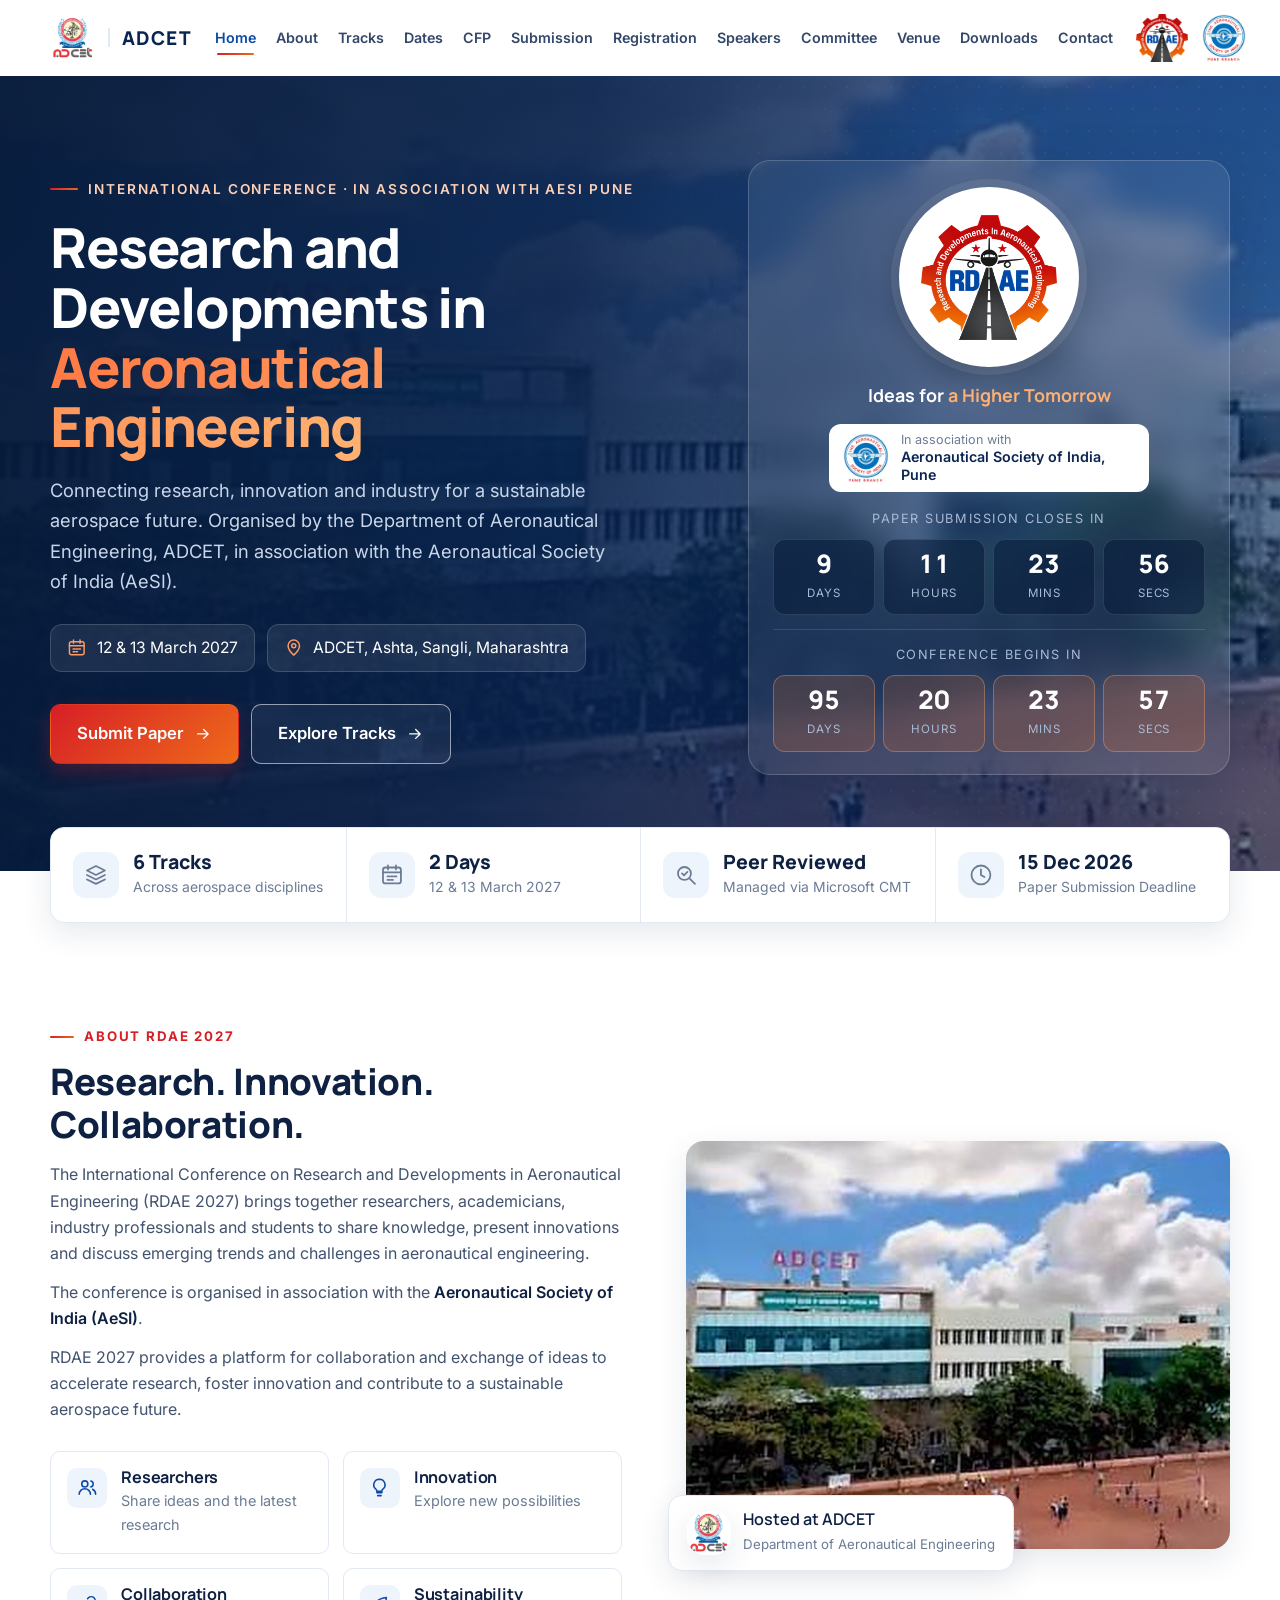
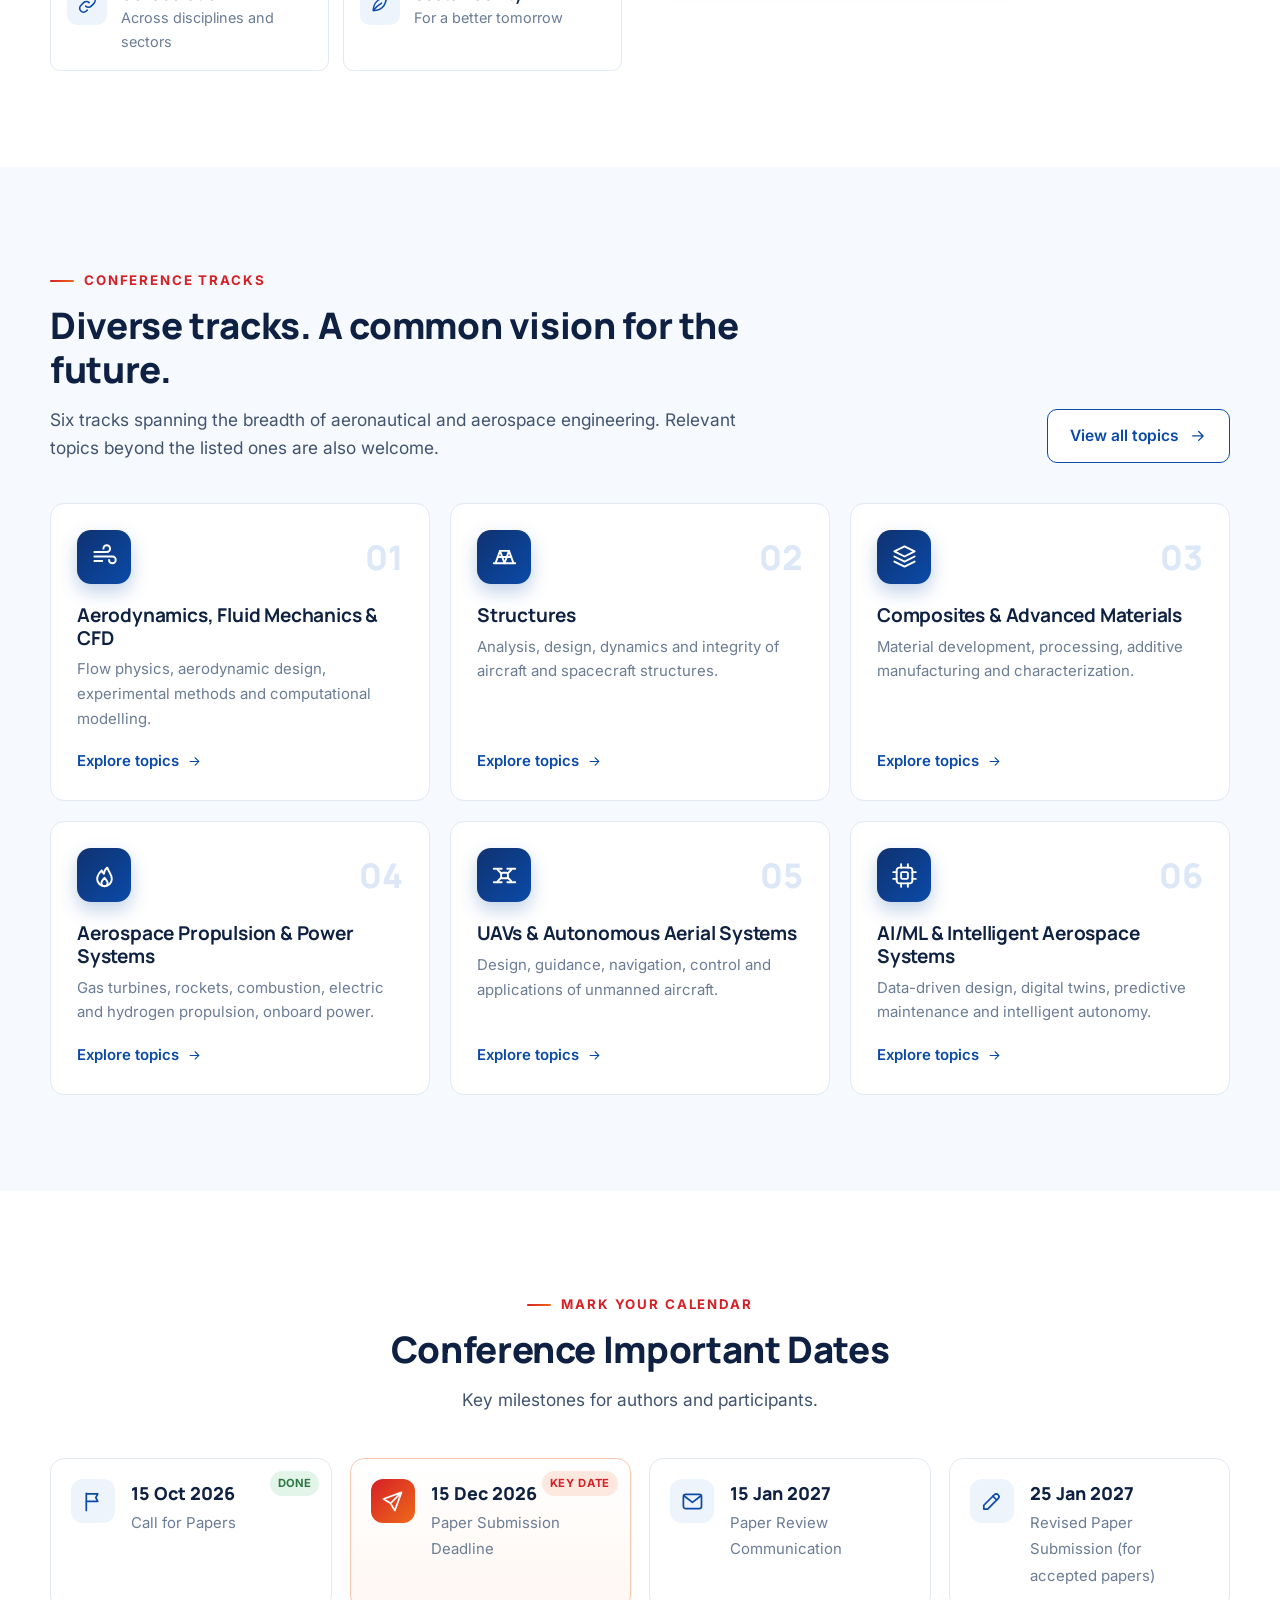
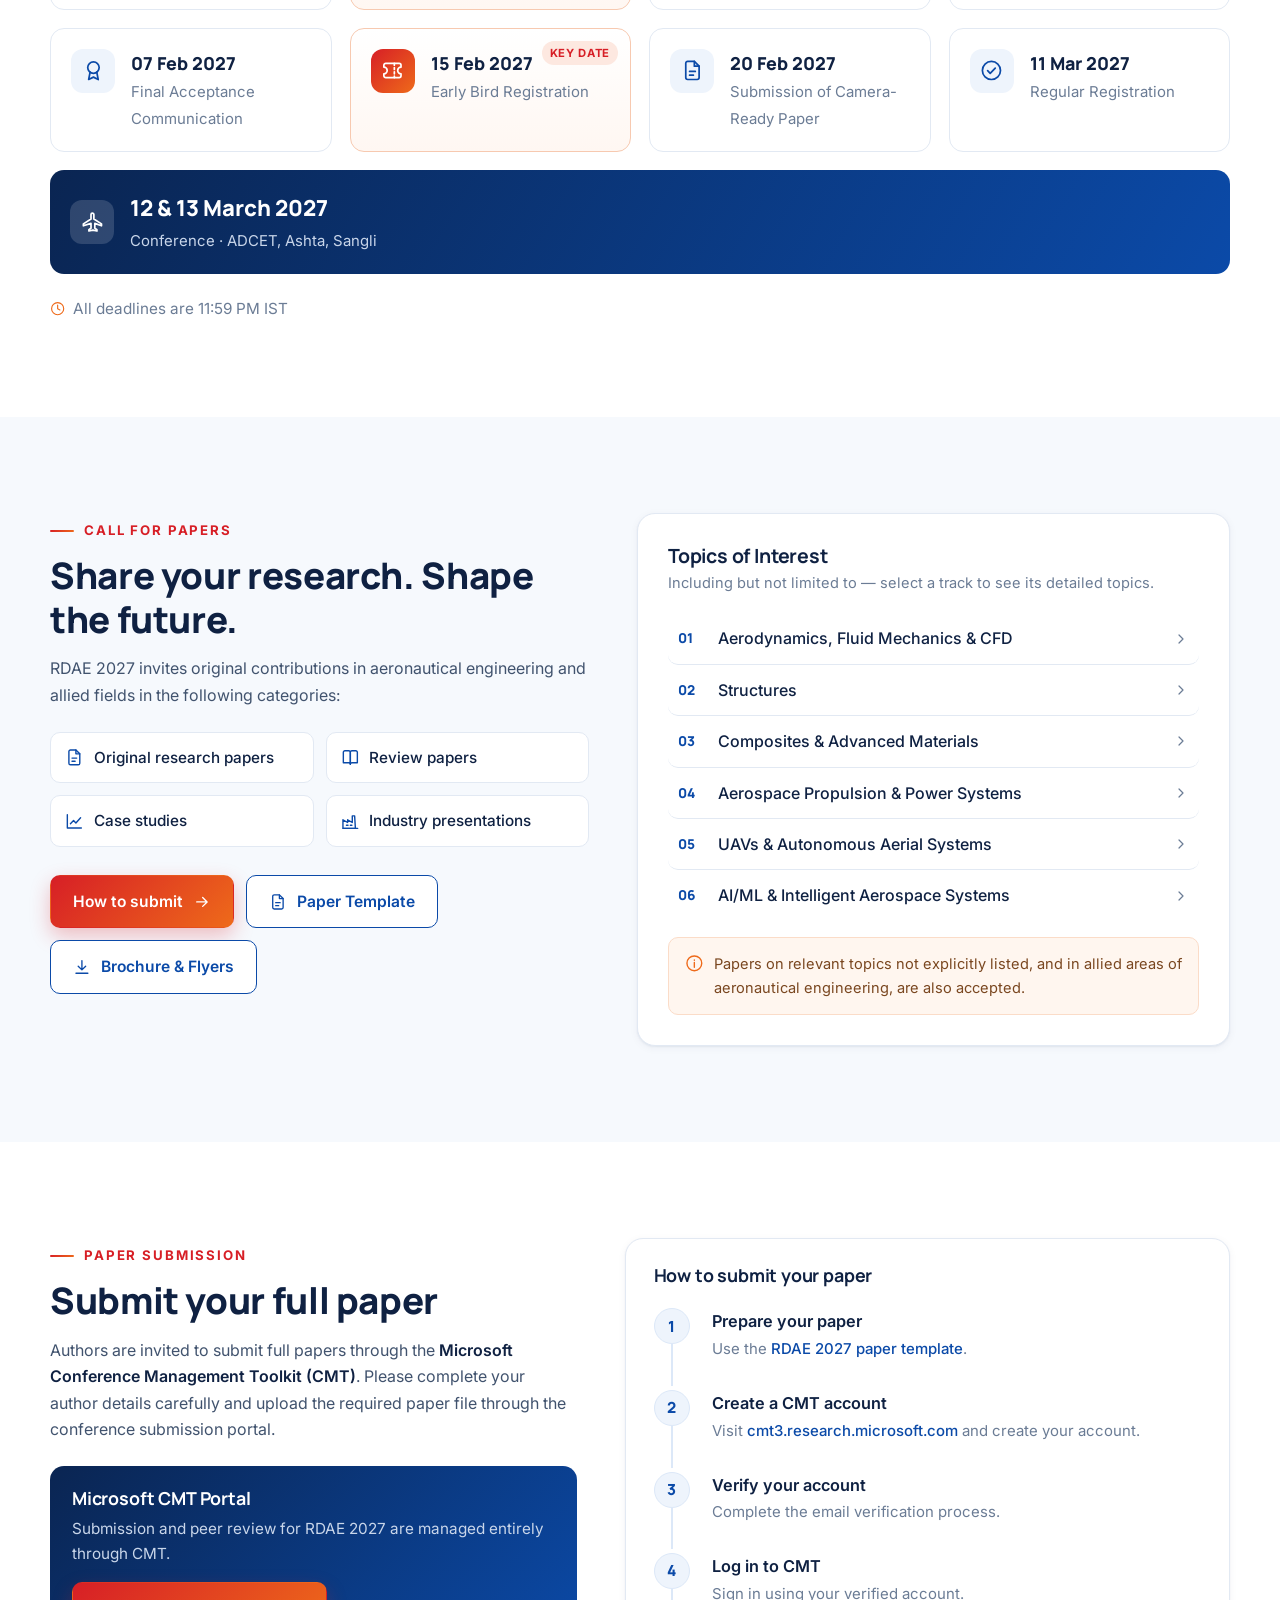
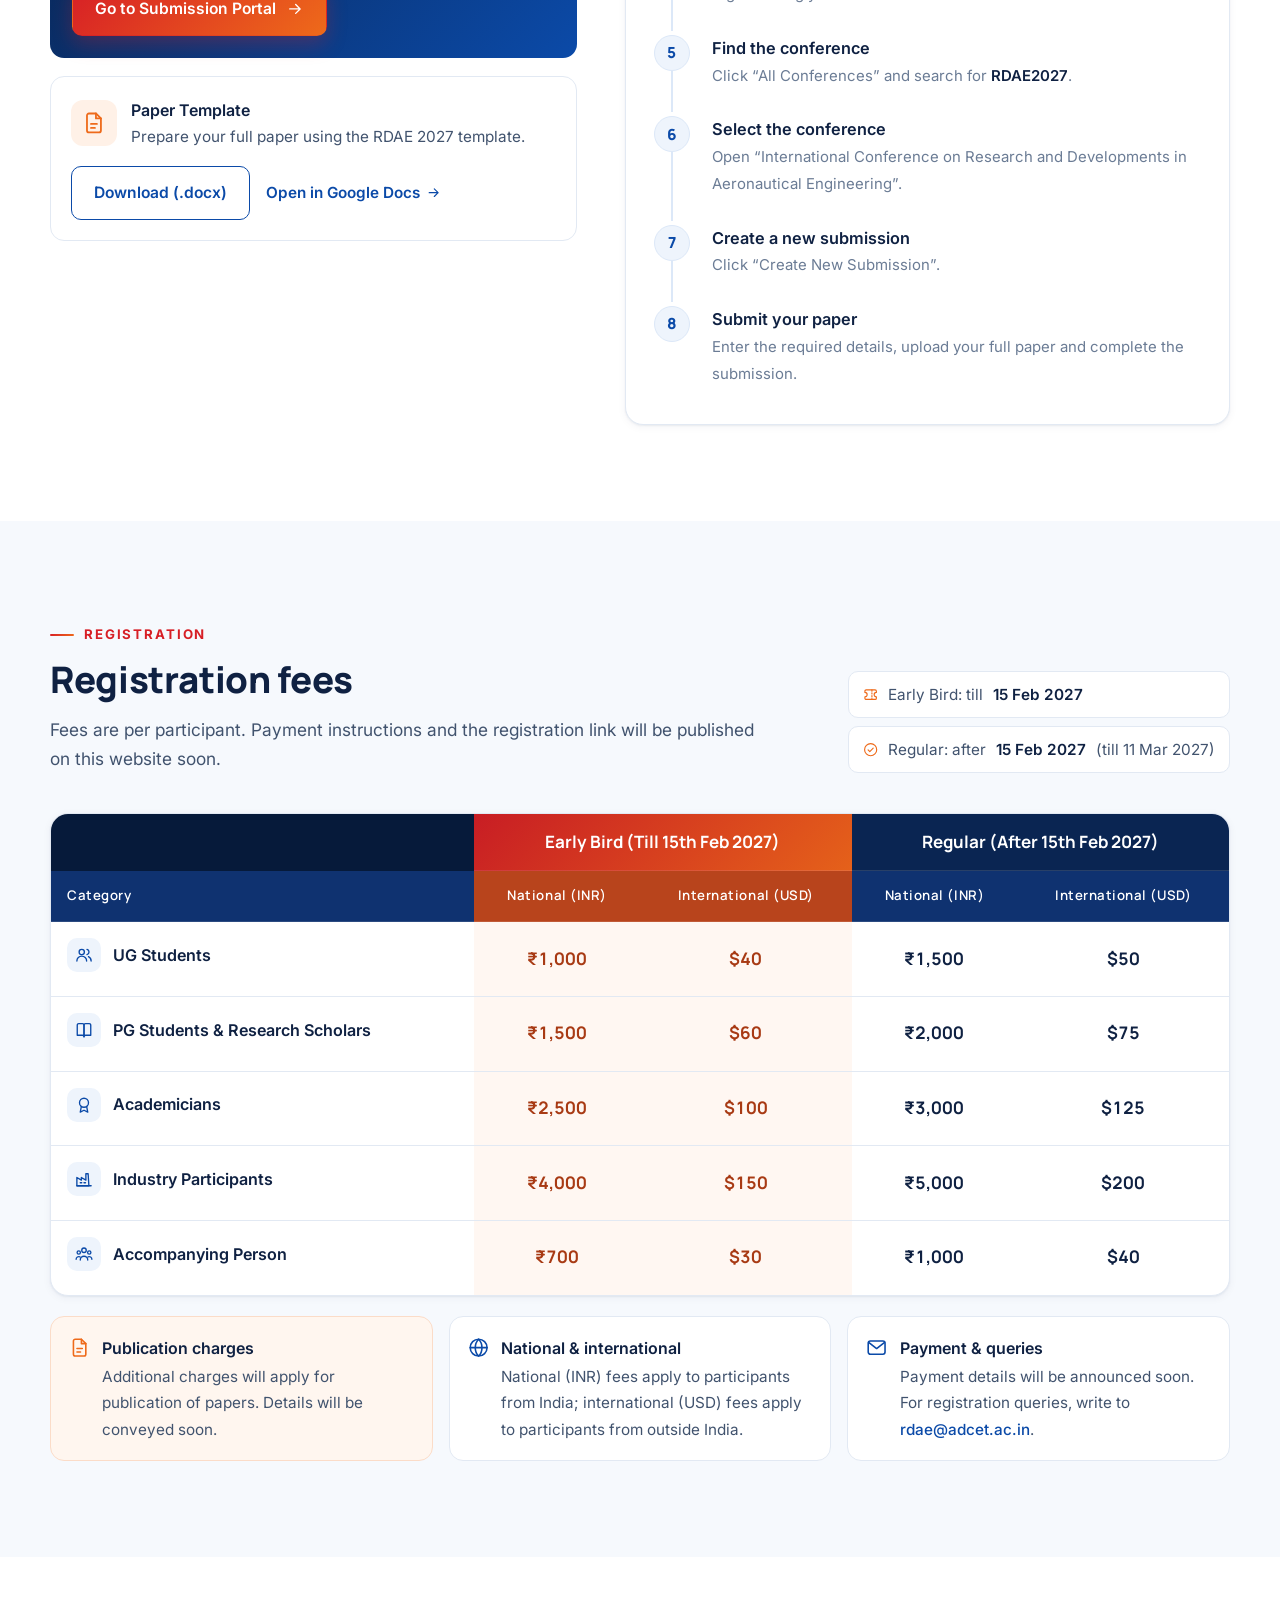
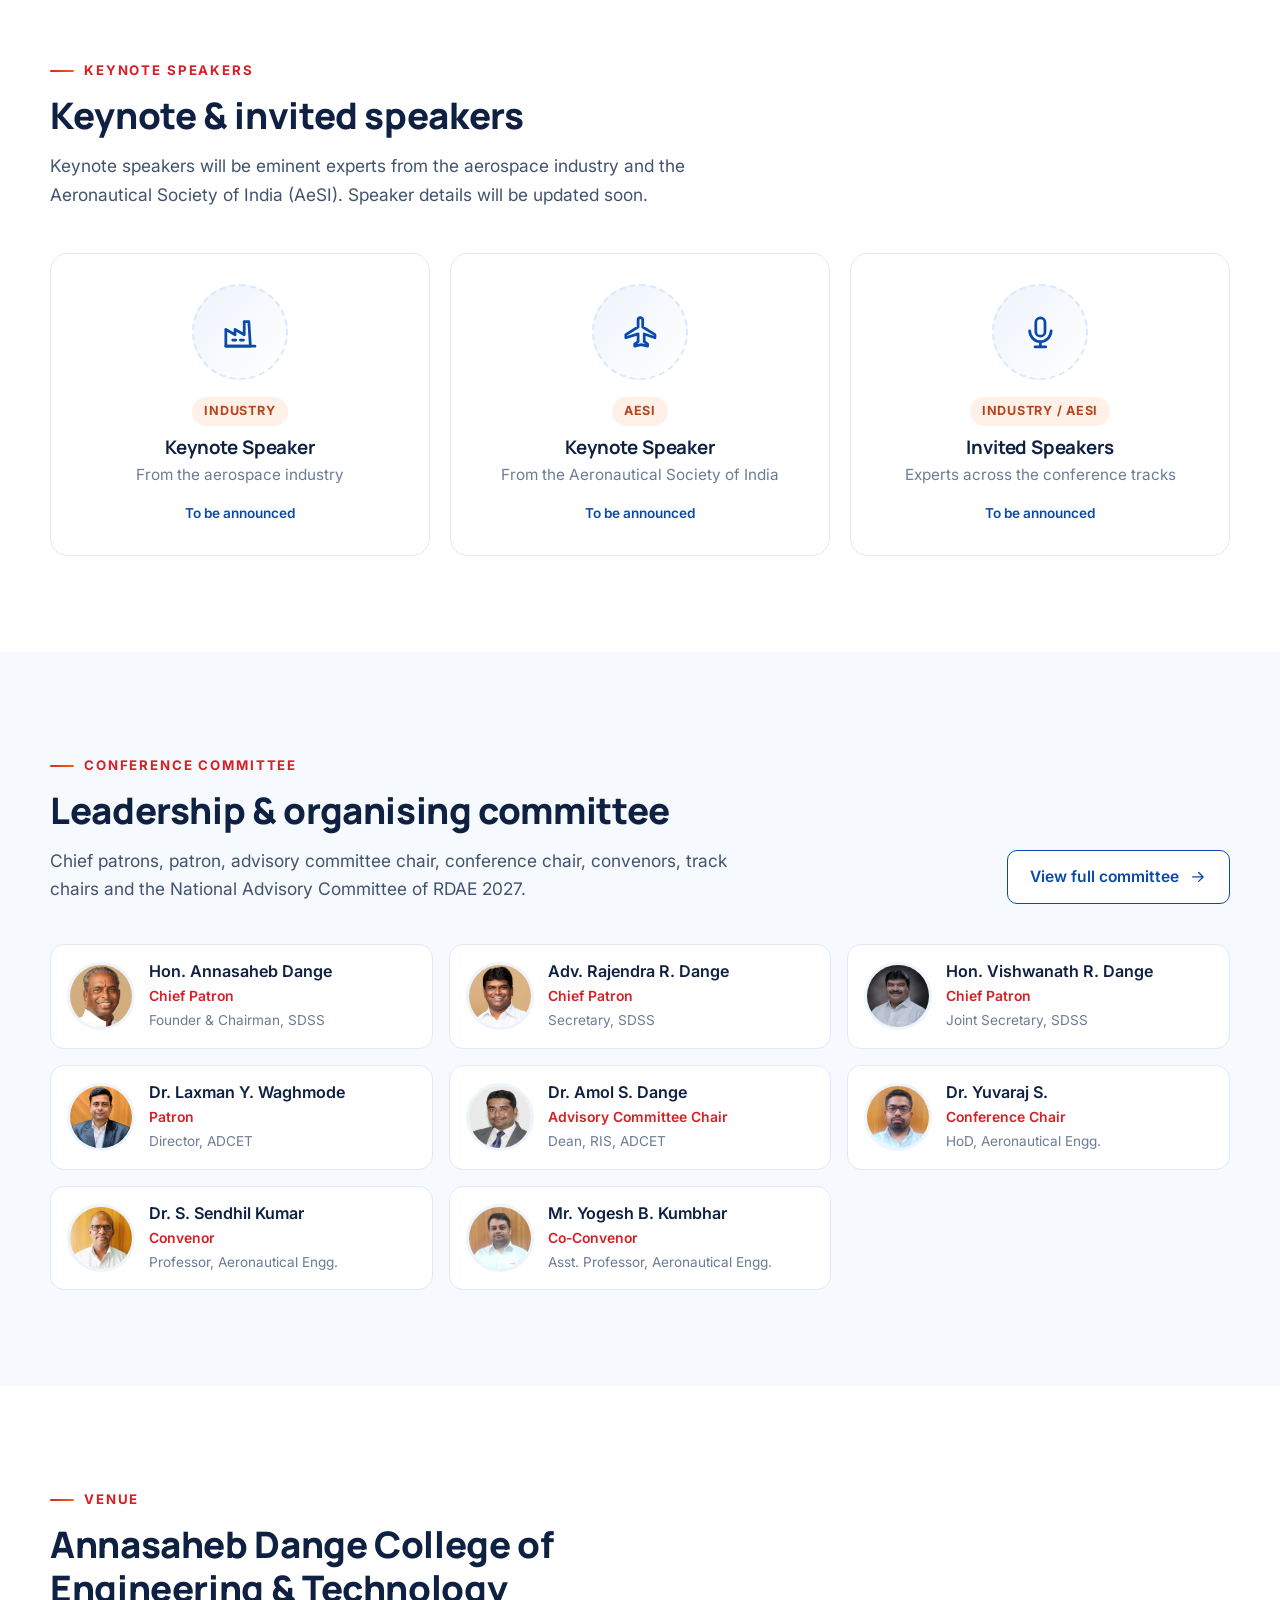
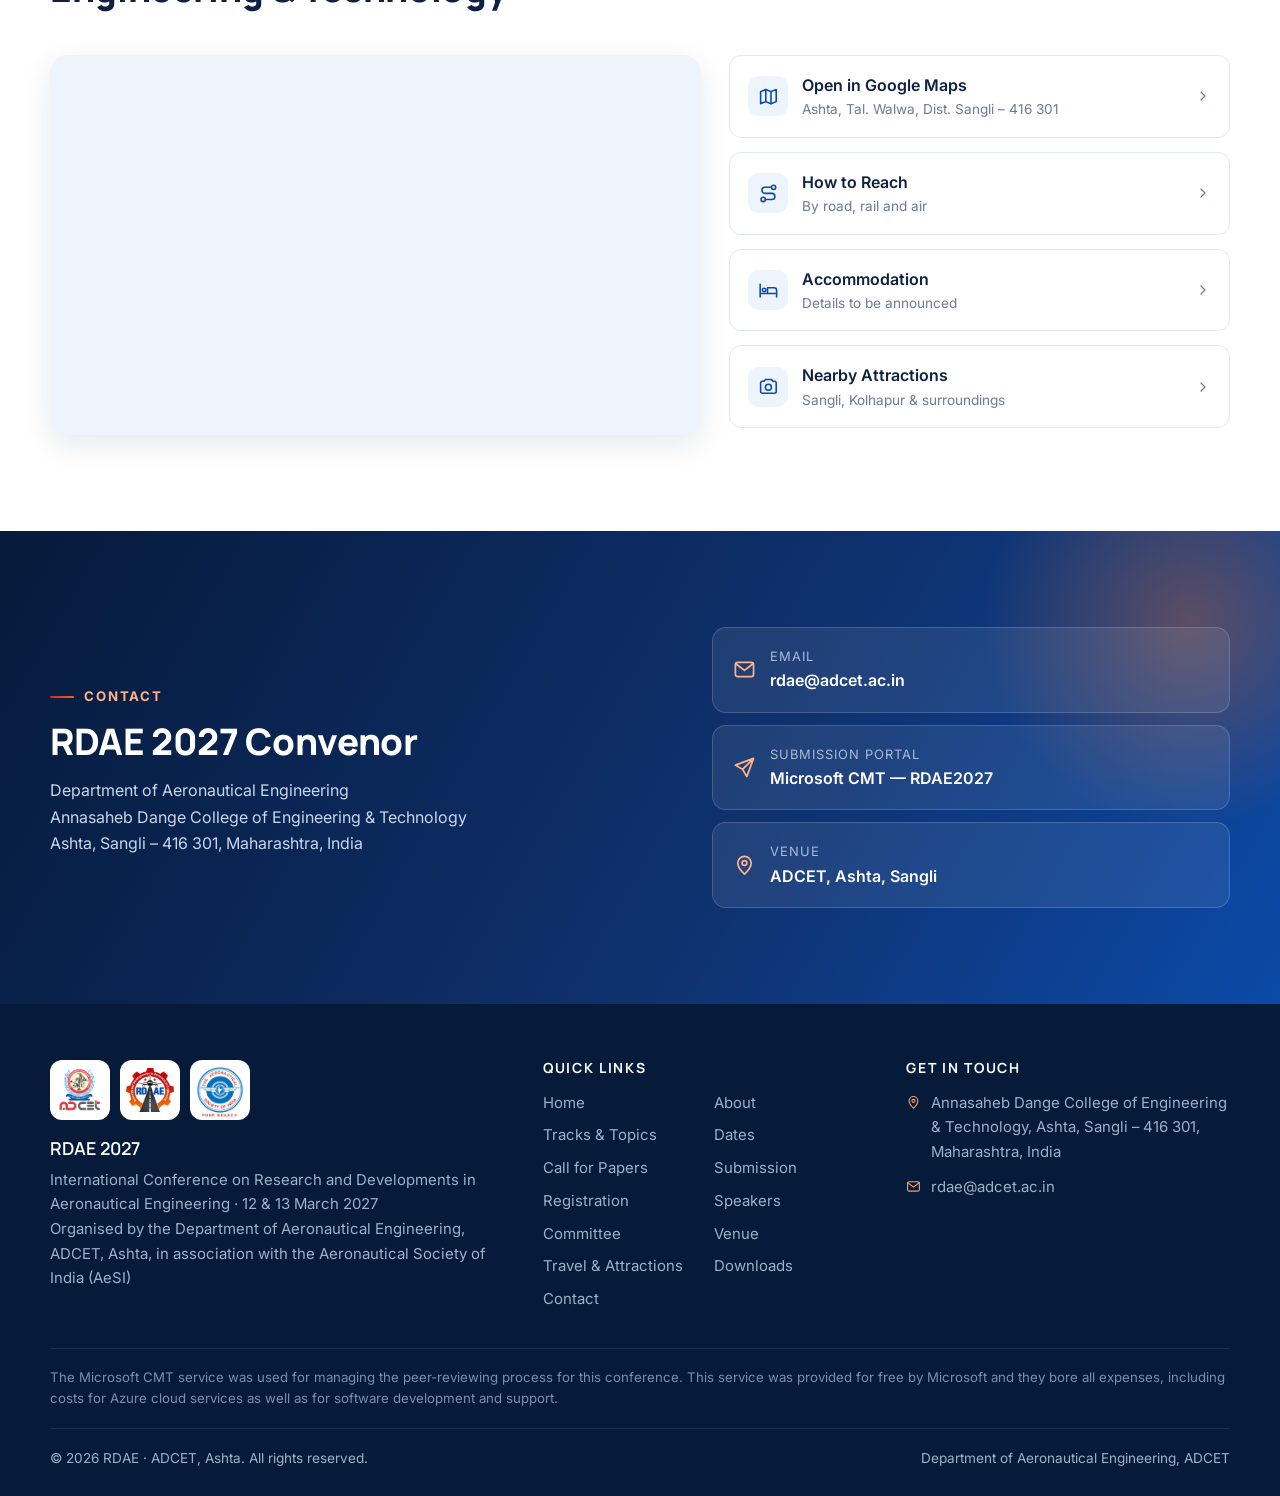
==== index.html @ 3bc035b4 "Show Dr. Amol S. Dange as Advisory Committee Chair; refresh brochures Co-Authored-By: Claude Opus 5." ====
<!DOCTYPE html>
<html lang="en">
<head>
  <meta charset="UTF-8">
  <meta name="viewport" content="width=device-width, initial-scale=1.0">
  <title>RDAE 2027 | International Conference on Research and Developments in Aeronautical Engineering</title>
  <meta name="description" content="RDAE 2027 — International Conference on Research and Developments in Aeronautical Engineering, in association with AeSI, 12 &amp; 13 March 2027, ADCET, Ashta, Sangli, Maharashtra, India.">
  <meta name="theme-color" content="#0a2552">
  <meta property="og:title" content="RDAE 2027 — International Conference on Research and Developments in Aeronautical Engineering">
  <meta property="og:description" content="12 &amp; 13 March 2027 · ADCET, Ashta, Sangli, Maharashtra, India. Call for papers open.">
  <meta property="og:image" content="https://rdae2027.adcet.ac.in/assets/rdae-logo.png">
  <meta property="og:url" content="https://rdae2027.adcet.ac.in/">
  <link rel="icon" type="image/png" href="assets/rdae-logo.png">
  <link rel="preconnect" href="https://fonts.googleapis.com">
  <link rel="preconnect" href="https://fonts.gstatic.com" crossorigin>
  <link href="https://fonts.googleapis.com/css2?family=Inter:wght@400;500;600;700&family=Manrope:wght@600;700;800&display=swap" rel="stylesheet">
  <link rel="stylesheet" href="styles.css">
</head>
<body>
<svg xmlns="http://www.w3.org/2000/svg" width="0" height="0" style="position:absolute" aria-hidden="true">
  <symbol id="i-arrow" viewBox="0 0 24 24"><path d="M5 12h14M13 6l6 6-6 6"/></symbol>
  <symbol id="i-chevron" viewBox="0 0 24 24"><path d="m9 6 6 6-6 6"/></symbol>
  <symbol id="i-up" viewBox="0 0 24 24"><path d="M12 19V5M6 11l6-6 6 6"/></symbol>
  <symbol id="i-calendar" viewBox="0 0 24 24"><rect x="3" y="4.5" width="18" height="16" rx="2.5"/><path d="M3 9.5h18M8 2.5v4M16 2.5v4"/><path d="M7.5 13.5h2M11 13.5h2M14.5 13.5h2M7.5 17h2M11 17h2"/></symbol>
  <symbol id="i-pin" viewBox="0 0 24 24"><path d="M12 21s-7-6.2-7-11.5A7 7 0 0 1 19 9.5C19 14.8 12 21 12 21z"/><circle cx="12" cy="9.5" r="2.5"/></symbol>
  <symbol id="i-users" viewBox="0 0 24 24"><circle cx="9" cy="8" r="3.5"/><path d="M2.5 20a6.5 6.5 0 0 1 13 0"/><path d="M16 4.6a3.5 3.5 0 0 1 0 6.8M18 14.2a6.5 6.5 0 0 1 3.5 5.8"/></symbol>
  <symbol id="i-bulb" viewBox="0 0 24 24"><path d="M9 18h6M10 21.5h4"/><path d="M12 2.5a6.5 6.5 0 0 0-4 11.6c.7.6 1 1.3 1 2.1v.3h6v-.3c0-.8.4-1.6 1-2.1a6.5 6.5 0 0 0-4-11.6z"/></symbol>
  <symbol id="i-link" viewBox="0 0 24 24"><path d="M10 14a4.5 4.5 0 0 0 6.4 0l3.2-3.2a4.5 4.5 0 0 0-6.4-6.4l-1 1"/><path d="M14 10a4.5 4.5 0 0 0-6.4 0l-3.2 3.2a4.5 4.5 0 0 0 6.4 6.4l1-1"/></symbol>
  <symbol id="i-leaf" viewBox="0 0 24 24"><path d="M5 19c0-8 5-14 15-15-.5 10-6.5 15-14 15"/><path d="M5 19c3-4 6-6.5 9.5-8.5"/></symbol>
  <symbol id="i-plane" viewBox="0 0 24 24"><path d="M21 15.5v-2l-8-5V3.8a1.5 1.5 0 0 0-3 0V8.5l-8 5v2l8-2.5v5l-2.2 1.6V21L12 20l4.2 1v-1.4L14 18v-5z" transform="translate(0.5 0)"/></symbol>
  <symbol id="i-wind" viewBox="0 0 24 24"><path d="M3 8h11a3 3 0 1 0-3-3"/><path d="M3 12h16a3 3 0 1 1-3 3"/><path d="M3 16h7"/></symbol>
  <symbol id="i-truss" viewBox="0 0 24 24"><path d="M2.5 18h19M4 18 8 7h8l4 11"/><path d="M8 7l4 11 4-11M6 12.5h12"/></symbol>
  <symbol id="i-layers" viewBox="0 0 24 24"><path d="m12 3 9 4.5-9 4.5-9-4.5z"/><path d="m3 12 9 4.5 9-4.5"/><path d="m3 16.5 9 4.5 9-4.5"/></symbol>
  <symbol id="i-flame" viewBox="0 0 24 24"><path d="M12 21.5a6.5 6.5 0 0 0 6.5-6.5c0-4-3-6.5-4-10-2 1.5-3 3.5-3 5.5-1-.8-1.7-1.8-2-3-2 2-4 4.5-4 7.5a6.5 6.5 0 0 0 6.5 6.5z"/><path d="M12 21.5a2.8 2.8 0 0 1-2.8-2.8c0-1.6 1.5-2.8 2.8-4.7 1.3 1.9 2.8 3.1 2.8 4.7a2.8 2.8 0 0 1-2.8 2.8z"/></symbol>
  <symbol id="i-drone" viewBox="0 0 24 24"><rect x="9" y="9.5" width="6" height="5" rx="1.5"/><path d="M9 10 6 7M15 10l3-3M9 14l-3 3M15 14l3 3"/><path d="M2.5 6h7M14.5 6h7M2.5 18h7M14.5 18h7"/></symbol>
  <symbol id="i-cpu" viewBox="0 0 24 24"><rect x="5" y="5" width="14" height="14" rx="2.5"/><path d="M9 2v3M15 2v3M9 19v3M15 19v3M2 9h3M2 15h3M19 9h3M19 15h3"/><rect x="9" y="9" width="6" height="6" rx="1"/></symbol>
  <symbol id="i-mail" viewBox="0 0 24 24"><rect x="2.5" y="4.5" width="19" height="15" rx="2.5"/><path d="m3 6 9 7 9-7"/></symbol>
  <symbol id="i-file" viewBox="0 0 24 24"><path d="M14 2.5H7a2 2 0 0 0-2 2v15a2 2 0 0 0 2 2h10a2 2 0 0 0 2-2V7.5z"/><path d="M14 2.5v5h5M9 13h6M9 17h4"/></symbol>
  <symbol id="i-book" viewBox="0 0 24 24"><path d="M3 5.5A2 2 0 0 1 5 3.5h5a2 2 0 0 1 2 2V21a2 2 0 0 0-2-2H3z"/><path d="M21 5.5a2 2 0 0 0-2-2h-5a2 2 0 0 0-2 2V21a2 2 0 0 1 2-2h7z"/></symbol>
  <symbol id="i-chart" viewBox="0 0 24 24"><path d="M3 3.5v17h18"/><path d="m7 15 4-4 3 3 6-6.5"/></symbol>
  <symbol id="i-factory" viewBox="0 0 24 24"><path d="M2.5 21V10l6 3.5V10l6 3.5V5h3l1 16z"/><path d="M2.5 21h19M7 17h2M12 17h2"/></symbol>
  <symbol id="i-check" viewBox="0 0 24 24"><circle cx="12" cy="12" r="9.5"/><path d="m8 12.3 2.7 2.7L16 9.5"/></symbol>
  <symbol id="i-tick" viewBox="0 0 24 24"><path d="m5 12.5 4.5 4.5L19 7.5"/></symbol>
  <symbol id="i-info" viewBox="0 0 24 24"><circle cx="12" cy="12" r="9.5"/><path d="M12 11v6M12 7.5v.5"/></symbol>
  <symbol id="i-clock" viewBox="0 0 24 24"><circle cx="12" cy="12" r="9.5"/><path d="M12 6.5V12l3.5 2"/></symbol>
  <symbol id="i-flag" viewBox="0 0 24 24"><path d="M4.5 21.5V3.5M4.5 4h12l-2 4 2 4h-12"/></symbol>
  <symbol id="i-send" viewBox="0 0 24 24"><path d="M21.5 2.5 10 14M21.5 2.5 14.5 21.5l-4.5-7.5-7.5-4.5z"/></symbol>
  <symbol id="i-review" viewBox="0 0 24 24"><circle cx="10.5" cy="10.5" r="6.5"/><path d="m15.5 15.5 5.5 5.5M8 10.5l2 2 3.5-3.5"/></symbol>
  <symbol id="i-edit" viewBox="0 0 24 24"><path d="M4 20h4L19 9a2.8 2.8 0 0 0-4-4L4 16z"/><path d="m13.5 6.5 4 4"/></symbol>
  <symbol id="i-ticket" viewBox="0 0 24 24"><path d="M3 8.5V6.5a2 2 0 0 1 2-2h14a2 2 0 0 1 2 2v2a3.5 3.5 0 0 0 0 7v2a2 2 0 0 1-2 2H5a2 2 0 0 1-2-2v-2a3.5 3.5 0 0 0 0-7z"/><path d="M14 4.5v15" stroke-dasharray="2 2.5"/></symbol>
  <symbol id="i-award" viewBox="0 0 24 24"><circle cx="12" cy="9" r="6"/><path d="m8.5 13.8-1.5 7.7 5-2.5 5 2.5-1.5-7.7"/></symbol>
  <symbol id="i-mic" viewBox="0 0 24 24"><rect x="9" y="2.5" width="6" height="12" rx="3"/><path d="M5 11a7 7 0 0 0 14 0M12 18v3.5M8.5 21.5h7"/></symbol>
  <symbol id="i-crown" viewBox="0 0 24 24"><path d="m3 7.5 4.5 4 4.5-6.5 4.5 6.5 4.5-4-2 11.5H5z"/></symbol>
  <symbol id="i-team" viewBox="0 0 24 24"><circle cx="12" cy="7" r="3"/><circle cx="5" cy="10" r="2.2"/><circle cx="19" cy="10" r="2.2"/><path d="M7 20a5 5 0 0 1 10 0M1.5 19a3.5 3.5 0 0 1 5-3.2M22.5 19a3.5 3.5 0 0 0-5-3.2"/></symbol>
  <symbol id="i-gear" viewBox="0 0 24 24"><circle cx="12" cy="12" r="3"/><path d="M19.4 15a1.7 1.7 0 0 0 .3 1.8l.1.1a2 2 0 1 1-2.8 2.8l-.1-.1a1.7 1.7 0 0 0-1.8-.3 1.7 1.7 0 0 0-1 1.5V21a2 2 0 0 1-4 0v-.1a1.7 1.7 0 0 0-1.1-1.5 1.7 1.7 0 0 0-1.8.3l-.1.1a2 2 0 1 1-2.8-2.8l.1-.1a1.7 1.7 0 0 0 .3-1.8 1.7 1.7 0 0 0-1.5-1H3a2 2 0 0 1 0-4h.1a1.7 1.7 0 0 0 1.5-1.1 1.7 1.7 0 0 0-.3-1.8l-.1-.1a2 2 0 1 1 2.8-2.8l.1.1a1.7 1.7 0 0 0 1.8.3H9a1.7 1.7 0 0 0 1-1.5V3a2 2 0 0 1 4 0v.1a1.7 1.7 0 0 0 1 1.5 1.7 1.7 0 0 0 1.8-.3l.1-.1a2 2 0 1 1 2.8 2.8l-.1.1a1.7 1.7 0 0 0-.3 1.8V9a1.7 1.7 0 0 0 1.5 1H21a2 2 0 0 1 0 4h-.1a1.7 1.7 0 0 0-1.5 1z"/></symbol>
  <symbol id="i-route" viewBox="0 0 24 24"><circle cx="6" cy="19" r="2.5"/><circle cx="18" cy="5" r="2.5"/><path d="M8.5 19H16a3.5 3.5 0 0 0 0-7H8a3.5 3.5 0 0 1 0-7h7.5"/></symbol>
  <symbol id="i-bed" viewBox="0 0 24 24"><path d="M2.5 19.5V5M2.5 15.5h19v4M21.5 15.5V12a3 3 0 0 0-3-3H11v6.5"/><circle cx="7" cy="11.5" r="2"/></symbol>
  <symbol id="i-camera" viewBox="0 0 24 24"><path d="M3 8a2 2 0 0 1 2-2h2l1.5-2h7L17 6h2a2 2 0 0 1 2 2v10a2 2 0 0 1-2 2H5a2 2 0 0 1-2-2z"/><circle cx="12" cy="13" r="3.5"/></symbol>
  <symbol id="i-map" viewBox="0 0 24 24"><path d="M9 4 3 6.5v14L9 18l6 2.5 6-2.5V4l-6 2.5z"/><path d="M9 4v14M15 6.5v14"/></symbol>
  <symbol id="i-globe" viewBox="0 0 24 24"><circle cx="12" cy="12" r="9.5"/><path d="M2.5 12h19M12 2.5c2.6 2.6 3.8 5.8 3.8 9.5s-1.2 6.9-3.8 9.5c-2.6-2.6-3.8-5.8-3.8-9.5S9.4 5.1 12 2.5z"/></symbol>
  <symbol id="i-building" viewBox="0 0 24 24"><path d="M3.5 21.5h17M5.5 21.5V5l7-2.5v19M12.5 8.5h6v13"/><path d="M8.5 8h1M8.5 11.5h1M8.5 15h1M15 12h1M15 15.5h1"/></symbol>
  <symbol id="i-home" viewBox="0 0 24 24"><path d="m3 11 9-7.5 9 7.5M5.5 9v11.5h13V9"/></symbol>
  <symbol id="i-download" viewBox="0 0 24 24"><path d="M12 3.5v12M7 11l5 5 5-5M4 20.5h16"/></symbol>
  <symbol id="i-copy" viewBox="0 0 24 24"><rect x="8.5" y="8.5" width="12" height="12" rx="2.5"/><path d="M15.5 8.5V6a2.5 2.5 0 0 0-2.5-2.5H6A2.5 2.5 0 0 0 3.5 6v7A2.5 2.5 0 0 0 6 15.5h2.5"/></symbol>
  <symbol id="i-share" viewBox="0 0 24 24"><circle cx="18" cy="5.5" r="2.5"/><circle cx="6" cy="12" r="2.5"/><circle cx="18" cy="18.5" r="2.5"/><path d="m8.2 10.8 7.6-4.1M8.2 13.2l7.6 4.1"/></symbol>
  <symbol id="i-image" viewBox="0 0 24 24"><rect x="3" y="4" width="18" height="16" rx="2.5"/><circle cx="9" cy="9.5" r="1.8"/><path d="m3.5 17 5-5 4 4 3-3 5 5"/></symbol>
  <symbol id="i-train" viewBox="0 0 24 24"><rect x="5" y="3" width="14" height="14" rx="3"/><path d="M5 10.5h14M9 21l1.5-4M15 21l-1.5-4M8.5 14h.01M15.5 14h.01"/></symbol>
  <symbol id="i-car" viewBox="0 0 24 24"><path d="M3.5 16.5V12l2-5h13l2 5v4.5"/><path d="M3.5 12h17M2.5 16.5h19v2h-19z"/><circle cx="7.5" cy="14.5" r=".5"/><circle cx="16.5" cy="14.5" r=".5"/></symbol>
  <symbol id="i-temple" viewBox="0 0 24 24"><path d="M12 2.5 15 7H9z M7 7h10l1.5 4h-13zM6 11v9.5h12V11M3 20.5h18M10 20.5v-5h4v5"/></symbol>
  <symbol id="i-mountain" viewBox="0 0 24 24"><path d="m2 20 7-12 4 6 3-4 6 10z"/><path d="m7.5 10.5 1.5 1.5 1.5-1.5"/></symbol>
  <symbol id="i-castle" viewBox="0 0 24 24"><path d="M3 21V9h3V6h3v3h6V6h3v3h3v12z"/><path d="M10 21v-5h4v5M3 21h18"/></symbol>
  <symbol id="i-water" viewBox="0 0 24 24"><path d="M2 8c2-1.5 4-1.5 6 0s4 1.5 6 0 4-1.5 6 0M2 13c2-1.5 4-1.5 6 0s4 1.5 6 0 4-1.5 6 0M2 18c2-1.5 4-1.5 6 0s4 1.5 6 0 4-1.5 6 0"/></symbol>
  <symbol id="i-tree" viewBox="0 0 24 24"><path d="M12 21.5v-5M12 2.5 6 11h3l-4 5.5h14L15 11h3z"/></symbol>
  <symbol id="i-museum" viewBox="0 0 24 24"><path d="m3 9 9-5.5L21 9zM5 9v9M9.5 9v9M14.5 9v9M19 9v9M3 18h18v2.5H3z"/></symbol>
</svg>



<header class="site-header">
  <div class="container nav-wrap">
    <a class="brand brand-adcet" href="#home" aria-label="ADCET — home">
      <img src="assets/adcet-logo.png" alt="ADCET logo" width="50" height="50">
      <span class="brand-text">
        <strong>ADCET</strong>
        <small><span class="bt-line">Annasaheb Dange College of</span><span class="bt-line">Engineering &amp; Technology, Ashta</span></small>
      </span>
    </a>

    <button class="menu-toggle" aria-label="Open navigation" aria-expanded="false" aria-controls="main-nav">
      <span></span><span></span><span></span>
    </button>

    <nav class="main-nav" id="main-nav" aria-label="Primary">
      <a class="active" href="#home">Home</a>
      <a href="#about">About</a>
      <a href="#tracks">Tracks</a>
      <a href="#dates">Dates</a>
      <a href="#cfp">CFP</a>
      <a href="#submission">Submission</a>
      <a href="#registration">Registration</a>
      <a href="#speakers">Speakers</a>
      <a href="committee.html">Committee</a>
      <a href="#venue">Venue</a>
      <a href="downloads.html">Downloads</a>
      <a href="#contact">Contact</a>
    </nav>

    <a class="brand brand-rdae" href="#home" aria-label="RDAE 2027 — home">
      <img src="assets/rdae-logo.png" alt="RDAE 2027 logo" height="54">
    </a>
    <span class="brand brand-aesi" title="In association with the Aeronautical Society of India, Pune"><img src="assets/aesi-logo.jpg" alt="Aeronautical Society of India, Pune Branch logo" height="54"></span>
  </div>
</header>

<main>
  <!-- ============ HERO ============ -->
  <section class="hero" id="home">
    <div class="hero-bg" role="img" aria-label="ADCET campus, Ashta"></div>
    <div class="container hero-inner">
      <div class="hero-copy">
        <span class="hero-kicker">International Conference · In association with AeSI Pune</span>
        <h1>Research and Developments in <span class="accent">Aeronautical Engineering</span></h1>
        <p class="hero-lead">Connecting research, innovation and industry for a sustainable aerospace future. Organised by the Department of Aeronautical Engineering, ADCET, in association with the Aeronautical Society of India (AeSI).</p>
        <div class="hero-meta">
          <span class="meta-pill"><svg class="icon"><use href="#i-calendar"/></svg>12 &amp; 13 March 2027</span>
          <span class="meta-pill"><svg class="icon"><use href="#i-pin"/></svg>ADCET, Ashta, Sangli, Maharashtra</span>
        </div>
        <div class="hero-actions">
          <a class="btn btn-primary btn-lg" href="https://cmt3.research.microsoft.com/RDAE2027" target="_blank" rel="noopener">Submit Paper <svg class="icon icon-arrow"><use href="#i-arrow"/></svg></a>
          <a class="btn btn-ghost btn-lg" href="tracks.html">Explore Tracks <svg class="icon icon-arrow"><use href="#i-arrow"/></svg></a>
        </div>
      </div>

      <aside class="hero-card" aria-label="RDAE 2027 at a glance">
        <div class="hero-logo"><img src="assets/rdae-logo.png" alt="RDAE 2027 logo"></div>
        <p class="motto">Ideas for <span>a Higher Tomorrow</span></p>
        <div class="assoc"><img src="assets/aesi-logo.jpg" alt="Aeronautical Society of India, Pune Branch logo"><span>In association with<b>Aeronautical Society of India, Pune</b></span></div>
        <div class="cd-block">
          <p class="countdown-label">Paper submission closes in</p>
          <div class="countdown" data-target="2026-12-15T23:59:59+05:30" data-done="Paper submission closed">
            <div><b data-unit="d">--</b><small>Days</small></div><div><b data-unit="h">--</b><small>Hours</small></div><div><b data-unit="m">--</b><small>Mins</small></div><div><b data-unit="s">--</b><small>Secs</small></div>
          </div>
        </div>
        <div class="cd-block">
          <p class="countdown-label">Conference begins in</p>
          <div class="countdown conf" data-target="2027-03-12T09:00:00+05:30" data-done="Thank you for joining RDAE 2027">
            <div><b data-unit="d">--</b><small>Days</small></div><div><b data-unit="h">--</b><small>Hours</small></div><div><b data-unit="m">--</b><small>Mins</small></div><div><b data-unit="s">--</b><small>Secs</small></div>
          </div>
        </div>
      </aside>
    </div>
  </section>

  <!-- Stats strip -->
  <div class="stats">
    <div class="container">
      <div class="stats-grid">
        <div class="stat"><span class="stat-icon"><svg class="icon"><use href="#i-layers"/></svg></span><div><b>6 Tracks</b><span>Across aerospace disciplines</span></div></div>
        <div class="stat"><span class="stat-icon"><svg class="icon"><use href="#i-calendar"/></svg></span><div><b>2 Days</b><span>12 &amp; 13 March 2027</span></div></div>
        <div class="stat"><span class="stat-icon"><svg class="icon"><use href="#i-review"/></svg></span><div><b>Peer Reviewed</b><span>Managed via Microsoft CMT</span></div></div>
        <div class="stat"><span class="stat-icon"><svg class="icon"><use href="#i-clock"/></svg></span><div><b>15 Dec 2026</b><span>Paper Submission Deadline</span></div></div>
      </div>
    </div>
  </div>

  <!-- ============ ABOUT ============ -->
  <section class="section" id="about">
    <div class="container about-grid">
      <div class="reveal">
        <span class="eyebrow">About RDAE 2027</span>
        <h2>Research. Innovation. Collaboration.</h2>
        <p>The International Conference on Research and Developments in Aeronautical Engineering (RDAE 2027) brings together researchers, academicians, industry professionals and students to share knowledge, present innovations and discuss emerging trends and challenges in aeronautical engineering.</p>
        <p>The conference is organised in association with the <b>Aeronautical Society of India (AeSI)</b>.</p>
        <p>RDAE 2027 provides a platform for collaboration and exchange of ideas to accelerate research, foster innovation and contribute to a sustainable aerospace future.</p>
        <div class="value-grid">
          <div class="value"><span class="value-icon"><svg class="icon"><use href="#i-users"/></svg></span><div><h3>Researchers</h3><p>Share ideas and the latest research</p></div></div>
          <div class="value"><span class="value-icon"><svg class="icon"><use href="#i-bulb"/></svg></span><div><h3>Innovation</h3><p>Explore new possibilities</p></div></div>
          <div class="value"><span class="value-icon"><svg class="icon"><use href="#i-link"/></svg></span><div><h3>Collaboration</h3><p>Across disciplines and sectors</p></div></div>
          <div class="value"><span class="value-icon"><svg class="icon"><use href="#i-leaf"/></svg></span><div><h3>Sustainability</h3><p>For a better tomorrow</p></div></div>
        </div>
      </div>
      <div class="about-media reveal">
        <img src="assets/adcet-campus.jpg" alt="Annasaheb Dange College of Engineering and Technology campus, Ashta" loading="lazy">
        <div class="about-badge">
          <img src="assets/adcet-logo.png" alt="">
          <div><b>Hosted at ADCET</b><span>Department of Aeronautical Engineering</span></div>
        </div>
      </div>
    </div>
  </section>

  <!-- ============ TRACKS ============ -->
  <section class="section section-alt" id="tracks">
    <div class="container">
      <div class="split-head reveal">
        <div class="section-head">
          <span class="eyebrow">Conference Tracks</span>
          <h2>Diverse tracks. A common vision for the future.</h2>
          <p>Six tracks spanning the breadth of aeronautical and aerospace engineering. Relevant topics beyond the listed ones are also welcome.</p>
        </div>
        <a class="btn btn-outline" href="tracks.html">View all topics <svg class="icon icon-arrow"><use href="#i-arrow"/></svg></a>
      </div>

      <div class="track-grid">
        <article class="track-card reveal">
          <div class="track-top"><span class="track-icon"><svg class="icon"><use href="#i-wind"/></svg></span><span class="track-no">01</span></div>
          <h3>Aerodynamics, Fluid Mechanics &amp; CFD</h3>
          <p>Flow physics, aerodynamic design, experimental methods and computational modelling.</p>
          <a class="track-link stretched" href="tracks.html#track-1">Explore topics <svg class="icon"><use href="#i-arrow"/></svg></a>
        </article>
        <article class="track-card reveal">
          <div class="track-top"><span class="track-icon"><svg class="icon"><use href="#i-truss"/></svg></span><span class="track-no">02</span></div>
          <h3>Structures</h3>
          <p>Analysis, design, dynamics and integrity of aircraft and spacecraft structures.</p>
          <a class="track-link stretched" href="tracks.html#track-2">Explore topics <svg class="icon"><use href="#i-arrow"/></svg></a>
        </article>
        <article class="track-card reveal">
          <div class="track-top"><span class="track-icon"><svg class="icon"><use href="#i-layers"/></svg></span><span class="track-no">03</span></div>
          <h3>Composites &amp; Advanced Materials</h3>
          <p>Material development, processing, additive manufacturing and characterization.</p>
          <a class="track-link stretched" href="tracks.html#track-3">Explore topics <svg class="icon"><use href="#i-arrow"/></svg></a>
        </article>
        <article class="track-card reveal">
          <div class="track-top"><span class="track-icon"><svg class="icon"><use href="#i-flame"/></svg></span><span class="track-no">04</span></div>
          <h3>Aerospace Propulsion &amp; Power Systems</h3>
          <p>Gas turbines, rockets, combustion, electric and hydrogen propulsion, onboard power.</p>
          <a class="track-link stretched" href="tracks.html#track-4">Explore topics <svg class="icon"><use href="#i-arrow"/></svg></a>
        </article>
        <article class="track-card reveal">
          <div class="track-top"><span class="track-icon"><svg class="icon"><use href="#i-drone"/></svg></span><span class="track-no">05</span></div>
          <h3>UAVs &amp; Autonomous Aerial Systems</h3>
          <p>Design, guidance, navigation, control and applications of unmanned aircraft.</p>
          <a class="track-link stretched" href="tracks.html#track-5">Explore topics <svg class="icon"><use href="#i-arrow"/></svg></a>
        </article>
        <article class="track-card reveal">
          <div class="track-top"><span class="track-icon"><svg class="icon"><use href="#i-cpu"/></svg></span><span class="track-no">06</span></div>
          <h3>AI/ML &amp; Intelligent Aerospace Systems</h3>
          <p>Data-driven design, digital twins, predictive maintenance and intelligent autonomy.</p>
          <a class="track-link stretched" href="tracks.html#track-6">Explore topics <svg class="icon"><use href="#i-arrow"/></svg></a>
        </article>
      </div>
    </div>
  </section>

  <!-- ============ DATES ============ -->
  <section class="section" id="dates">
    <div class="container">
      <div class="section-head center reveal">
        <span class="eyebrow">Mark your calendar</span>
        <h2>Conference Important Dates</h2>
        <p>Key milestones for authors and participants.</p>
      </div>
      <div class="timeline">
        <div class="date-item reveal" data-date="2026-10-15"><span class="date-icon"><svg class="icon"><use href="#i-flag"/></svg></span><div><time datetime="2026-10-15">15 Oct 2026</time><span>Call for Papers</span></div></div>
        <div class="date-item key reveal" data-date="2026-12-15"><span class="date-icon"><svg class="icon"><use href="#i-send"/></svg></span><div><time datetime="2026-12-15">15 Dec 2026</time><span>Paper Submission Deadline</span></div></div>
        <div class="date-item reveal" data-date="2027-01-15"><span class="date-icon"><svg class="icon"><use href="#i-mail"/></svg></span><div><time datetime="2027-01-15">15 Jan 2027</time><span>Paper Review Communication</span></div></div>
        <div class="date-item reveal" data-date="2027-01-25"><span class="date-icon"><svg class="icon"><use href="#i-edit"/></svg></span><div><time datetime="2027-01-25">25 Jan 2027</time><span>Revised Paper Submission (for accepted papers)</span></div></div>
        <div class="date-item reveal" data-date="2027-02-07"><span class="date-icon"><svg class="icon"><use href="#i-award"/></svg></span><div><time datetime="2027-02-07">07 Feb 2027</time><span>Final Acceptance Communication</span></div></div>
        <div class="date-item key reveal" data-date="2027-02-15"><span class="date-icon"><svg class="icon"><use href="#i-ticket"/></svg></span><div><time datetime="2027-02-15">15 Feb 2027</time><span>Early Bird Registration</span></div></div>
        <div class="date-item reveal" data-date="2027-02-20"><span class="date-icon"><svg class="icon"><use href="#i-file"/></svg></span><div><time datetime="2027-02-20">20 Feb 2027</time><span>Submission of Camera-Ready Paper</span></div></div>
        <div class="date-item reveal" data-date="2027-03-11"><span class="date-icon"><svg class="icon"><use href="#i-check"/></svg></span><div><time datetime="2027-03-11">11 Mar 2027</time><span>Regular Registration</span></div></div>
        <div class="date-item final reveal"><span class="date-icon"><svg class="icon"><use href="#i-plane"/></svg></span><div><time datetime="2027-03-12">12 &amp; 13 March 2027</time><span>Conference · ADCET, Ashta, Sangli</span></div></div>
      </div>
      <div class="date-note">
        <span><svg class="icon"><use href="#i-clock"/></svg>All deadlines are 11:59 PM IST</span>
      </div>
    </div>
  </section>

  <!-- ============ CFP ============ -->
  <section class="section section-alt" id="cfp">
    <div class="container cfp-grid">
      <div class="reveal">
        <span class="eyebrow">Call for Papers</span>
        <h2>Share your research. Shape the future.</h2>
        <p>RDAE 2027 invites original contributions in aeronautical engineering and allied fields in the following categories:</p>
        <ul class="paper-types">
          <li><svg class="icon"><use href="#i-file"/></svg>Original research papers</li>
          <li><svg class="icon"><use href="#i-book"/></svg>Review papers</li>
          <li><svg class="icon"><use href="#i-chart"/></svg>Case studies</li>
          <li><svg class="icon"><use href="#i-factory"/></svg>Industry presentations</li>
        </ul>
        <div class="hero-actions"><a class="btn btn-primary" href="#submission">How to submit <svg class="icon icon-arrow"><use href="#i-arrow"/></svg></a><a class="btn btn-outline" href="https://docs.google.com/document/d/1ObitwNGc-zG_g1NO8Ggc4kxnyfubbdzj/export?format=docx" target="_blank" rel="noopener"><svg class="icon"><use href="#i-file"/></svg>Paper Template</a><a class="btn btn-outline" href="downloads.html"><svg class="icon"><use href="#i-download"/></svg>Brochure &amp; Flyers</a></div>
      </div>
      <div class="topics-card reveal">
        <h3>Topics of Interest</h3>
        <p>Including but not limited to — select a track to see its detailed topics.</p>
        <ul class="topic-list">
          <li><a href="tracks.html#track-1"><span class="num">01</span>Aerodynamics, Fluid Mechanics &amp; CFD<svg class="icon icon-arrow"><use href="#i-chevron"/></svg></a></li>
          <li><a href="tracks.html#track-2"><span class="num">02</span>Structures<svg class="icon icon-arrow"><use href="#i-chevron"/></svg></a></li>
          <li><a href="tracks.html#track-3"><span class="num">03</span>Composites &amp; Advanced Materials<svg class="icon icon-arrow"><use href="#i-chevron"/></svg></a></li>
          <li><a href="tracks.html#track-4"><span class="num">04</span>Aerospace Propulsion &amp; Power Systems<svg class="icon icon-arrow"><use href="#i-chevron"/></svg></a></li>
          <li><a href="tracks.html#track-5"><span class="num">05</span>UAVs &amp; Autonomous Aerial Systems<svg class="icon icon-arrow"><use href="#i-chevron"/></svg></a></li>
          <li><a href="tracks.html#track-6"><span class="num">06</span>AI/ML &amp; Intelligent Aerospace Systems<svg class="icon icon-arrow"><use href="#i-chevron"/></svg></a></li>
        </ul>
        <div class="topics-foot"><svg class="icon"><use href="#i-info"/></svg><span>Papers on relevant topics not explicitly listed, and in allied areas of aeronautical engineering, are also accepted.</span></div>
      </div>
    </div>
  </section>

  <!-- ============ SUBMISSION ============ -->
  <section class="section" id="submission">
    <div class="container submission-grid">
      <div class="reveal">
        <span class="eyebrow">Paper Submission</span>
        <h2>Submit your full paper</h2>
        <p>Authors are invited to submit full papers through the <b>Microsoft Conference Management Toolkit (CMT)</b>. Please complete your author details carefully and upload the required paper file through the conference submission portal.</p>
        <div class="cmt-card">
          <h3>Microsoft CMT Portal</h3>
          <p>Submission and peer review for RDAE 2027 are managed entirely through CMT.</p>
          <a class="btn btn-primary" href="https://cmt3.research.microsoft.com/RDAE2027" target="_blank" rel="noopener">Go to Submission Portal <svg class="icon icon-arrow"><use href="#i-arrow"/></svg></a>
        </div>
        <div class="template-card">
          <span class="t-icon"><svg class="icon"><use href="#i-file"/></svg></span>
          <div><b>Paper Template</b><span>Prepare your full paper using the RDAE 2027 template.</span></div>
          <div class="t-actions">
            <a class="btn btn-outline" href="https://docs.google.com/document/d/1ObitwNGc-zG_g1NO8Ggc4kxnyfubbdzj/export?format=docx" target="_blank" rel="noopener">Download (.docx)</a>
            <a class="t-link" href="https://docs.google.com/document/d/1ObitwNGc-zG_g1NO8Ggc4kxnyfubbdzj/edit?usp=sharing&amp;ouid=103878140547705423974&amp;rtpof=true&amp;sd=true" target="_blank" rel="noopener">Open in Google Docs <svg class="icon"><use href="#i-arrow"/></svg></a>
          </div>
        </div>
      </div>
      <div class="steps-card reveal">
        <h3>How to submit your paper</h3>
        <ol class="steps">
          <li><div><b>Prepare your paper</b><span>Use the <a href="https://docs.google.com/document/d/1ObitwNGc-zG_g1NO8Ggc4kxnyfubbdzj/edit?usp=sharing&amp;ouid=103878140547705423974&amp;rtpof=true&amp;sd=true" target="_blank" rel="noopener">RDAE 2027 paper template</a>.</span></div></li>
          <li><div><b>Create a CMT account</b><span>Visit <a href="https://cmt3.research.microsoft.com/" target="_blank" rel="noopener">cmt3.research.microsoft.com</a> and create your account.</span></div></li>
          <li><div><b>Verify your account</b><span>Complete the email verification process.</span></div></li>
          <li><div><b>Log in to CMT</b><span>Sign in using your verified account.</span></div></li>
          <li><div><b>Find the conference</b><span>Click “All Conferences” and search for <b>RDAE2027</b>.</span></div></li>
          <li><div><b>Select the conference</b><span>Open “International Conference on Research and Developments in Aeronautical Engineering”.</span></div></li>
          <li><div><b>Create a new submission</b><span>Click “Create New Submission”.</span></div></li>
          <li><div><b>Submit your paper</b><span>Enter the required details, upload your full paper and complete the submission.</span></div></li>
        </ol>
      </div>
    </div>
  </section>

  <!-- ============ REGISTRATION ============ -->
  <section class="section section-alt" id="registration">
    <div class="container">
      <div class="split-head reveal">
        <div class="section-head">
          <span class="eyebrow">Registration</span>
          <h2>Registration fees</h2>
          <p>Fees are per participant. Payment instructions and the registration link will be published on this website soon.</p>
        </div>
        <div class="reg-dates">
          <span><svg class="icon"><use href="#i-ticket"/></svg>Early Bird: till <b>15 Feb 2027</b></span>
          <span><svg class="icon"><use href="#i-check"/></svg>Regular: after <b>15 Feb 2027</b> (till 11 Mar 2027)</span>
        </div>
      </div>

      <div class="fee-card reveal">
        <div class="table-wrap">
          <table class="fee-table">
            <thead>
              <tr><th class="corner" aria-hidden="true"></th><th colspan="2" scope="colgroup" class="eb-head">Early Bird (Till 15th Feb 2027)</th><th colspan="2" scope="colgroup">Regular (After 15th Feb 2027)</th></tr>
              <tr><th scope="col" class="cat-head">Category</th><th scope="col" class="eb-head">National (INR)</th><th scope="col" class="eb-head">International (USD)</th><th scope="col">National (INR)</th><th scope="col">International (USD)</th></tr>
            </thead>
            <tbody>
              <tr><th scope="row"><span class="fee-cat"><svg class="icon"><use href="#i-users"/></svg>UG Students</span></th><td class="eb">₹1,000</td><td class="eb">$40</td><td>₹1,500</td><td>$50</td></tr>
              <tr><th scope="row"><span class="fee-cat"><svg class="icon"><use href="#i-book"/></svg>PG Students &amp; Research Scholars</span></th><td class="eb">₹1,500</td><td class="eb">$60</td><td>₹2,000</td><td>$75</td></tr>
              <tr><th scope="row"><span class="fee-cat"><svg class="icon"><use href="#i-award"/></svg>Academicians</span></th><td class="eb">₹2,500</td><td class="eb">$100</td><td>₹3,000</td><td>$125</td></tr>
              <tr><th scope="row"><span class="fee-cat"><svg class="icon"><use href="#i-factory"/></svg>Industry Participants</span></th><td class="eb">₹4,000</td><td class="eb">$150</td><td>₹5,000</td><td>$200</td></tr>
              <tr><th scope="row"><span class="fee-cat"><svg class="icon"><use href="#i-team"/></svg>Accompanying Person</span></th><td class="eb">₹700</td><td class="eb">$30</td><td>₹1,000</td><td>$40</td></tr>
            </tbody>
          </table>
        </div>
      </div>

      <div class="fee-notes reveal">
        <div class="fee-note highlight"><svg class="icon"><use href="#i-file"/></svg><div><b>Publication charges</b><span>Additional charges will apply for publication of papers. Details will be conveyed soon.</span></div></div>
        <div class="fee-note"><svg class="icon"><use href="#i-globe"/></svg><div><b>National &amp; international</b><span>National (INR) fees apply to participants from India; international (USD) fees apply to participants from outside India.</span></div></div>
        <div class="fee-note"><svg class="icon"><use href="#i-mail"/></svg><div><b>Payment &amp; queries</b><span>Payment details will be announced soon. For registration queries, write to <a href="mailto:rdae@adcet.ac.in">rdae@adcet.ac.in</a>.</span></div></div>
      </div>
    </div>
  </section>

  <!-- ============ SPEAKERS ============ -->
  <section class="section" id="speakers">
    <div class="container">
      <div class="section-head reveal">
        <span class="eyebrow">Keynote Speakers</span>
        <h2>Keynote &amp; invited speakers</h2>
        <p>Keynote speakers will be eminent experts from the aerospace industry and the Aeronautical Society of India (AeSI). Speaker details will be updated soon.</p>
      </div>
      <div class="speaker-grid">
        <article class="speaker-card reveal"><div class="speaker-avatar"><svg class="icon"><use href="#i-factory"/></svg></div><span class="speaker-tag">Industry</span><h3>Keynote Speaker</h3><p>From the aerospace industry</p><span class="soon">To be announced</span></article>
        <article class="speaker-card reveal"><div class="speaker-avatar"><svg class="icon"><use href="#i-plane"/></svg></div><span class="speaker-tag">AeSI</span><h3>Keynote Speaker</h3><p>From the Aeronautical Society of India</p><span class="soon">To be announced</span></article>
        <article class="speaker-card reveal"><div class="speaker-avatar"><svg class="icon"><use href="#i-mic"/></svg></div><span class="speaker-tag">Industry / AeSI</span><h3>Invited Speakers</h3><p>Experts across the conference tracks</p><span class="soon">To be announced</span></article>
      </div>
    </div>
  </section>

  <!-- ============ COMMITTEE ============ -->
  <section class="section section-alt" id="committee">
    <div class="container">
      <div class="split-head reveal">
        <div class="section-head">
          <span class="eyebrow">Conference Committee</span>
          <h2>Leadership &amp; organising committee</h2>
          <p>Chief patrons, patron, advisory committee chair, conference chair, convenors, track chairs and the National Advisory Committee of RDAE 2027.</p>
        </div>
        <a class="btn btn-outline" href="committee.html">View full committee <svg class="icon icon-arrow"><use href="#i-arrow"/></svg></a>
      </div>
      <div class="mini-grid reveal">
        <div class="mini-person"><img src="assets/committee/annasaheb-dange.jpg" alt="Hon. Annasaheb Dange" loading="lazy"><div><b>Hon. Annasaheb Dange</b><span>Chief Patron</span><small>Founder &amp; Chairman, SDSS</small></div></div>
        <div class="mini-person"><img src="assets/committee/rajendra-dange.jpg" alt="Adv. Rajendra R. Dange" loading="lazy"><div><b>Adv. Rajendra R. Dange</b><span>Chief Patron</span><small>Secretary, SDSS</small></div></div>
        <div class="mini-person"><img src="assets/committee/vishwanath-dange.jpg" alt="Hon. Vishwanath R. Dange" loading="lazy"><div><b>Hon. Vishwanath R. Dange</b><span>Chief Patron</span><small>Joint Secretary, SDSS</small></div></div>
        <div class="mini-person"><img src="assets/committee/laxman-waghmode.jpg" alt="Dr. Laxman Y. Waghmode" loading="lazy"><div><b>Dr. Laxman Y. Waghmode</b><span>Patron</span><small>Director, ADCET</small></div></div>
        <div class="mini-person"><img src="assets/committee/amol-dange.jpg" alt="Dr. Amol S. Dange" loading="lazy"><div><b>Dr. Amol S. Dange</b><span>Advisory Committee Chair</span><small>Dean, RIS, ADCET</small></div></div>
        <div class="mini-person"><img src="assets/committee/yuvaraj-s.jpg" alt="Dr. Yuvaraj S." loading="lazy"><div><b>Dr. Yuvaraj S.</b><span>Conference Chair</span><small>HoD, Aeronautical Engg.</small></div></div>
        <div class="mini-person"><img src="assets/committee/sendhil-kumar.jpg" alt="Dr. S. Sendhil Kumar" loading="lazy"><div><b>Dr. S. Sendhil Kumar</b><span>Convenor</span><small>Professor, Aeronautical Engg.</small></div></div>
        <div class="mini-person"><img src="assets/committee/yogesh-kumbhar.jpg" alt="Mr. Yogesh B. Kumbhar" loading="lazy"><div><b>Mr. Yogesh B. Kumbhar</b><span>Co-Convenor</span><small>Asst. Professor, Aeronautical Engg.</small></div></div>
      </div>
    </div>
  </section>

  <!-- ============ VENUE ============ -->
  <section class="section" id="venue">
    <div class="container">
      <div class="section-head reveal">
        <span class="eyebrow">Venue</span>
        <h2>Annasaheb Dange College of Engineering &amp; Technology</h2>
      </div>
      <div class="venue-grid">
        <div class="venue-media map reveal">
          <iframe title="ADCET, Ashta on Google Maps" src="https://maps.google.com/maps?q=Annasaheb%20Dange%20College%20of%20Engineering%20and%20Technology%2C%20Ashta&amp;z=15&amp;output=embed" loading="lazy" referrerpolicy="no-referrer-when-downgrade" allowfullscreen></iframe>
        </div>
        <div class="venue-side reveal">
          <a class="quick-link" href="https://www.google.com/maps?cid=9852797464797887006" target="_blank" rel="noopener"><span class="q-icon"><svg class="icon"><use href="#i-map"/></svg></span><span>Open in Google Maps<small>Ashta, Tal. Walwa, Dist. Sangli – 416 301</small></span><svg class="icon icon-arrow"><use href="#i-chevron"/></svg></a>
          <a class="quick-link" href="venue.html#reach"><span class="q-icon"><svg class="icon"><use href="#i-route"/></svg></span><span>How to Reach<small>By road, rail and air</small></span><svg class="icon icon-arrow"><use href="#i-chevron"/></svg></a>
          <a class="quick-link" href="#contact"><span class="q-icon"><svg class="icon"><use href="#i-bed"/></svg></span><span>Accommodation<small>Details to be announced</small></span><svg class="icon icon-arrow"><use href="#i-chevron"/></svg></a>
          <a class="quick-link" href="venue.html#attractions"><span class="q-icon"><svg class="icon"><use href="#i-camera"/></svg></span><span>Nearby Attractions<small>Sangli, Kolhapur &amp; surroundings</small></span><svg class="icon icon-arrow"><use href="#i-chevron"/></svg></a>
        </div>
      </div>
    </div>
  </section>

  <!-- ============ CONTACT ============ -->
  <section class="section contact-band" id="contact">
    <div class="container contact-grid">
      <div class="reveal">
        <span class="eyebrow">Contact</span>
        <h2>RDAE 2027 Convenor</h2>
        <p>Department of Aeronautical Engineering<br>Annasaheb Dange College of Engineering &amp; Technology<br>Ashta, Sangli – 416 301, Maharashtra, India</p>
      </div>
      <div class="contact-cards reveal">
        <a class="contact-card" href="mailto:rdae@adcet.ac.in"><svg class="icon"><use href="#i-mail"/></svg><span><small>Email</small><b>rdae@adcet.ac.in</b></span></a>
        <a class="contact-card" href="https://cmt3.research.microsoft.com/RDAE2027" target="_blank" rel="noopener"><svg class="icon"><use href="#i-send"/></svg><span><small>Submission portal</small><b>Microsoft CMT — RDAE2027</b></span></a>
        <a class="contact-card" href="https://www.google.com/maps?cid=9852797464797887006" target="_blank" rel="noopener"><svg class="icon"><use href="#i-pin"/></svg><span><small>Venue</small><b>ADCET, Ashta, Sangli</b></span></a>
      </div>
    </div>
  </section>
</main>

<footer class="site-footer">
  <div class="container footer-top">
    <div class="footer-brand">
      <div class="footer-logos"><span><img src="assets/adcet-logo.png" alt="ADCET logo"></span><span><img src="assets/rdae-logo.png" alt="RDAE 2027 logo"></span><span><img src="assets/aesi-logo.jpg" alt="AeSI Pune Branch logo"></span></div>
      <div><strong>RDAE 2027</strong>International Conference on Research and Developments in Aeronautical Engineering · 12 &amp; 13 March 2027<br>Organised by the Department of Aeronautical Engineering, ADCET, Ashta, in association with the Aeronautical Society of India (AeSI)</div>
    </div>
    <div>
      <h4>Quick links</h4>
      <div class="footer-links"><a href="#home">Home</a><a href="#about">About</a><a href="tracks.html">Tracks &amp; Topics</a><a href="#dates">Dates</a><a href="#cfp">Call for Papers</a><a href="#submission">Submission</a><a href="#registration">Registration</a><a href="#speakers">Speakers</a><a href="committee.html">Committee</a><a href="#venue">Venue</a><a href="venue.html">Travel &amp; Attractions</a><a href="downloads.html">Downloads</a><a href="#contact">Contact</a></div>
    </div>
    <div>
      <h4>Get in touch</h4>
      <ul class="footer-contact">
        <li><svg class="icon"><use href="#i-pin"/></svg><span>Annasaheb Dange College of Engineering &amp; Technology, Ashta, Sangli – 416 301, Maharashtra, India</span></li>
        <li><svg class="icon"><use href="#i-mail"/></svg><a href="mailto:rdae@adcet.ac.in">rdae@adcet.ac.in</a></li>
      </ul>
    </div>
  </div>
  <div class="container cmt-note">The Microsoft CMT service was used for managing the peer-reviewing process for this conference. This service was provided for free by Microsoft and they bore all expenses, including costs for Azure cloud services as well as for software development and support.</div>
  <div class="container footer-bottom">
    <span>© 2026 RDAE · ADCET, Ashta. All rights reserved.</span>
    <span>Department of Aeronautical Engineering, ADCET</span>
  </div>
</footer>

<button class="back-top" aria-label="Back to top"><svg class="icon"><use href="#i-up"/></svg></button>
<script src="script.js"></script>
</body>
</html>
---- styles.css ----
/* ==========================================================
   RDAE 2027 — shared stylesheet (index.html + tracks.html)
   ========================================================== */
:root{
  --navy-900:#061a3a;
  --navy-800:#0a2552;
  --navy-700:#0f3270;
  --blue:#0b4aa8;          /* RDAE logo blue */
  --blue-50:#eef4fc;
  --blue-100:#dce8f8;
  --red:#d71f26;           /* RDAE logo red */
  --orange:#ee6a1a;        /* RDAE logo orange */
  --grad-brand:linear-gradient(135deg,#d71f26 0%,#ee6a1a 100%);
  --ink:#0f2142;
  --text:#41536e;
  --muted:#6b7c95;
  --line:#e2e9f3;
  --bg:#f6f9fd;
  --white:#fff;
  --radius:14px;
  --radius-sm:10px;
  --shadow-sm:0 1px 2px rgba(10,37,82,.06),0 2px 8px rgba(10,37,82,.05);
  --shadow:0 10px 30px rgba(10,37,82,.10);
  --shadow-lg:0 24px 60px rgba(6,26,58,.22);
  --font-head:"Manrope",system-ui,sans-serif;
  --font-body:"Inter",system-ui,-apple-system,"Segoe UI",sans-serif;
  --header-h:76px;
}

*,*::before,*::after{box-sizing:border-box;margin:0;padding:0}
html{scroll-behavior:smooth;scroll-padding-top:calc(var(--header-h) + 12px)}
body{font-family:var(--font-body);color:var(--text);background:var(--white);line-height:1.65;font-size:15px;-webkit-font-smoothing:antialiased}
a{color:inherit;text-decoration:none}
img{max-width:100%;display:block}
ul,ol{list-style:none}
h1,h2,h3,h4{font-family:var(--font-head);color:var(--ink);line-height:1.2;letter-spacing:-.01em}
h2{font-size:clamp(1.6rem,3vw,2.15rem);font-weight:800;margin-bottom:14px}
h3{font-size:1.05rem;font-weight:700}
p+p{margin-top:12px}
b,strong{color:var(--ink);font-weight:600}
.container{width:min(1180px,calc(100% - 32px));margin-inline:auto}
.icon{width:1em;height:1em;flex-shrink:0;stroke:currentColor;fill:none;stroke-width:1.8;stroke-linecap:round;stroke-linejoin:round}
.sr-only{position:absolute;width:1px;height:1px;overflow:hidden;clip:rect(0 0 0 0)}

/* ---------- Header ---------- */
.site-header{position:sticky;top:0;z-index:1000;height:var(--header-h);background:rgba(255,255,255,.92);backdrop-filter:saturate(180%) blur(12px);-webkit-backdrop-filter:saturate(180%) blur(12px);border-bottom:1px solid transparent;transition:border-color .25s,box-shadow .25s}
.site-header.scrolled{border-bottom-color:var(--line);box-shadow:0 4px 20px rgba(10,37,82,.06)}
.nav-wrap{height:100%;display:flex;align-items:center;gap:20px}
.brand{display:flex;align-items:center;gap:12px;flex-shrink:0}
.brand-adcet img{width:50px;height:50px;object-fit:contain}
.brand-text strong{display:block;font-family:var(--font-head);font-size:1.15rem;font-weight:800;color:var(--navy-800);line-height:1}
.brand-text small{display:block;font-size:.72rem;color:var(--muted);line-height:1.3;margin-top:3px;max-width:210px}
.main-nav{display:flex;align-items:center;justify-content:center;gap:2px;flex:1}
.main-nav a{position:relative;font-size:.86rem;font-weight:600;color:#33476a;padding:8px 11px;border-radius:8px;transition:color .2s,background .2s;white-space:nowrap}
.main-nav a:hover{color:var(--blue);background:var(--blue-50)}
.main-nav a.active{color:var(--blue)}
.main-nav a.active::after{content:"";position:absolute;left:11px;right:11px;bottom:2px;height:2px;border-radius:2px;background:var(--grad-brand)}
.brand-rdae img{height:54px;width:auto}
.nav-cta{display:none}
.menu-toggle{display:none;width:42px;height:42px;border:1px solid var(--line);border-radius:10px;background:#fff;cursor:pointer;align-items:center;justify-content:center;flex-direction:column;gap:4px}
.menu-toggle span{display:block;width:18px;height:2px;background:var(--navy-800);border-radius:2px;transition:.25s}
.menu-toggle[aria-expanded="true"] span:nth-child(1){transform:translateY(6px) rotate(45deg)}
.menu-toggle[aria-expanded="true"] span:nth-child(2){opacity:0}
.menu-toggle[aria-expanded="true"] span:nth-child(3){transform:translateY(-6px) rotate(-45deg)}

/* ---------- Buttons ---------- */
.btn{display:inline-flex;align-items:center;justify-content:center;gap:10px;border-radius:10px;padding:13px 22px;font-weight:600;font-size:.92rem;border:1.5px solid transparent;transition:transform .2s,box-shadow .2s,background .2s,color .2s;cursor:pointer;white-space:nowrap}
.btn .icon{font-size:1.05rem;transition:transform .2s}
.btn:hover .icon-arrow{transform:translateX(3px)}
.btn-primary{background:var(--grad-brand);color:#fff;box-shadow:0 8px 20px rgba(215,31,38,.28)}
.btn-primary:hover{transform:translateY(-2px);box-shadow:0 12px 26px rgba(215,31,38,.34)}
.btn-ghost{border-color:rgba(255,255,255,.55);color:#fff;background:rgba(255,255,255,.06)}
.btn-ghost:hover{background:#fff;color:var(--navy-800)}
.btn-outline{border-color:var(--blue);color:var(--blue);background:#fff}
.btn-outline:hover{background:var(--blue);color:#fff}
.btn-lg{padding:15px 26px;font-size:.98rem}

/* ---------- Hero ---------- */
.hero{position:relative;overflow:hidden;color:#fff;background:var(--navy-900);isolation:isolate}
.hero-bg{position:absolute;inset:0;background:url("assets/adcet-campus.jpg") center 40%/cover no-repeat;z-index:-3;transform:scale(1.04)}
.hero::before{content:"";position:absolute;inset:0;z-index:-2;background:
  linear-gradient(100deg,rgba(6,26,58,.97) 0%,rgba(8,34,76,.93) 42%,rgba(10,45,100,.72) 70%,rgba(10,45,100,.55) 100%)}
.hero::after{content:"";position:absolute;inset:0;z-index:-1;opacity:.35;background-image:radial-gradient(rgba(255,255,255,.18) 1px,transparent 1px);background-size:22px 22px;mask-image:linear-gradient(90deg,transparent 30%,#000 100%);-webkit-mask-image:linear-gradient(90deg,transparent 30%,#000 100%)}
.hero-inner{display:grid;grid-template-columns:1.35fr 1fr;gap:48px;align-items:center;padding:84px 0 96px}
.hero-kicker{display:inline-flex;align-items:center;gap:10px;font-size:.8rem;font-weight:600;letter-spacing:.14em;text-transform:uppercase;color:#ffd2b8;margin-bottom:18px}
.hero-kicker::before{content:"";width:28px;height:2px;background:var(--grad-brand);border-radius:2px}
.hero h1{color:#fff;font-size:clamp(2rem,4.6vw,3.25rem);font-weight:800;line-height:1.08;letter-spacing:-.025em;margin-bottom:18px}
.hero h1 .accent{background:linear-gradient(90deg,#ff7a45,#ffb070);-webkit-background-clip:text;background-clip:text;color:transparent}
.hero-lead{font-size:1.08rem;color:#c9d6ea;max-width:560px;margin-bottom:28px}
.hero-meta{display:flex;flex-wrap:wrap;gap:12px;margin-bottom:32px}
.meta-pill{display:inline-flex;align-items:center;gap:10px;padding:10px 16px;border-radius:12px;background:rgba(255,255,255,.08);border:1px solid rgba(255,255,255,.16);font-size:.92rem;color:#fff}
.meta-pill .icon{font-size:1.15rem;color:#ff9a62}
.hero-actions{display:flex;flex-wrap:wrap;gap:12px}

.hero-card{position:relative;background:rgba(255,255,255,.08);border:1px solid rgba(255,255,255,.18);border-radius:22px;padding:30px 28px 26px;backdrop-filter:blur(14px);-webkit-backdrop-filter:blur(14px);box-shadow:var(--shadow-lg);text-align:center}
.hero-logo{width:min(220px,70%);aspect-ratio:1;margin:0 auto 18px;border-radius:50%;background:#fff;display:grid;place-items:center;padding:22px;box-shadow:0 0 0 8px rgba(255,255,255,.08),0 18px 40px rgba(0,0,0,.25)}
.hero-logo img{width:100%;height:100%;object-fit:contain}
.hero-card .motto{font-family:var(--font-head);font-weight:700;font-size:1.05rem;color:#fff;margin-bottom:18px}
.hero-card .motto span{color:#ffb070}
.countdown-label{font-size:.75rem;letter-spacing:.12em;text-transform:uppercase;color:#a9bbd6;margin-bottom:10px}
.countdown{display:grid;grid-template-columns:repeat(4,1fr);gap:8px}
.countdown div{background:rgba(6,26,58,.55);border:1px solid rgba(255,255,255,.12);border-radius:12px;padding:10px 4px}
.countdown b{display:block;font-family:var(--font-head);font-size:1.5rem;font-weight:800;color:#fff;line-height:1.1;font-variant-numeric:tabular-nums}
.countdown small{font-size:.68rem;color:#a9bbd6;text-transform:uppercase;letter-spacing:.08em}

/* Stats strip */
.stats{position:relative;margin-top:-44px;z-index:2}
.stats-grid{display:grid;grid-template-columns:repeat(4,1fr);background:#fff;border-radius:var(--radius);box-shadow:var(--shadow);border:1px solid var(--line);overflow:hidden}
.stat{display:flex;align-items:center;gap:14px;padding:22px 22px}
.stat+.stat{border-left:1px solid var(--line)}
.stat-icon{width:46px;height:46px;border-radius:12px;display:grid;place-items:center;background:var(--blue-50);color:var(--blue);font-size:1.35rem;flex-shrink:0}
.stat b{display:block;font-family:var(--font-head);font-size:1.15rem;font-weight:800;line-height:1.2}
.stat span{font-size:.82rem;color:var(--muted)}

/* ---------- Sections ---------- */
.section{padding:96px 0}
.section-alt{background:var(--bg)}
.eyebrow{display:inline-flex;align-items:center;gap:10px;font-size:.78rem;font-weight:700;letter-spacing:.14em;text-transform:uppercase;color:var(--red);margin-bottom:12px}
.eyebrow::before{content:"";width:24px;height:2px;border-radius:2px;background:var(--grad-brand)}
.section-head{max-width:720px;margin-bottom:44px}
.section-head.center{text-align:center;margin-inline:auto}
.section-head.center .eyebrow{justify-content:center}
.section-head p{font-size:1.02rem}
.split-head{display:flex;align-items:flex-end;justify-content:space-between;gap:24px;margin-bottom:40px;flex-wrap:wrap}
.split-head .section-head{margin-bottom:0}

/* About */
.about-grid{display:grid;grid-template-columns:1.05fr 1fr;gap:64px;align-items:center}
.about-media{position:relative}
.about-media img{width:100%;aspect-ratio:4/3;object-fit:cover;border-radius:18px;box-shadow:var(--shadow)}
.about-badge{position:absolute;left:-18px;bottom:-22px;background:#fff;border-radius:14px;padding:14px 18px;box-shadow:var(--shadow);display:flex;align-items:center;gap:12px;border:1px solid var(--line)}
.about-badge img{width:44px;height:44px;object-fit:contain}
.about-badge b{display:block;font-family:var(--font-head);font-size:.95rem;line-height:1.2}
.about-badge span{font-size:.78rem;color:var(--muted)}
.value-grid{display:grid;grid-template-columns:repeat(2,1fr);gap:14px;margin-top:28px}
.value{display:flex;gap:14px;align-items:flex-start;padding:16px;border-radius:var(--radius-sm);border:1px solid var(--line);background:#fff;transition:border-color .2s,box-shadow .2s}
.value:hover{border-color:var(--blue-100);box-shadow:var(--shadow-sm)}
.value-icon{width:40px;height:40px;border-radius:10px;display:grid;place-items:center;background:var(--blue-50);color:var(--blue);font-size:1.2rem;flex-shrink:0}
.value h3{font-size:.95rem;margin-bottom:2px}
.value p{font-size:.85rem;color:var(--muted)}

/* Tracks (home) */
.track-grid{display:grid;grid-template-columns:repeat(3,1fr);gap:20px}
.track-card{position:relative;display:flex;flex-direction:column;background:#fff;border:1px solid var(--line);border-radius:var(--radius);padding:26px;transition:transform .25s,box-shadow .25s,border-color .25s;overflow:hidden}
.track-card::before{content:"";position:absolute;inset:0 0 auto 0;height:3px;background:var(--grad-brand);transform:scaleX(0);transform-origin:left;transition:transform .35s}
.track-card:hover{transform:translateY(-4px);box-shadow:var(--shadow);border-color:transparent}
.track-card:hover::before{transform:scaleX(1)}
.track-top{display:flex;align-items:center;justify-content:space-between;margin-bottom:20px}
.track-icon{width:54px;height:54px;border-radius:14px;display:grid;place-items:center;background:linear-gradient(135deg,var(--navy-700),var(--blue));color:#fff;font-size:1.55rem;box-shadow:0 8px 18px rgba(11,74,168,.25)}
.track-no{font-family:var(--font-head);font-size:2rem;font-weight:800;color:var(--blue-100);line-height:1}
.track-card h3{font-size:1.12rem;margin-bottom:8px}
.track-card p{font-size:.88rem;color:var(--muted);margin-bottom:18px;flex:1}
.track-link{display:inline-flex;align-items:center;gap:8px;font-weight:600;font-size:.88rem;color:var(--blue)}
.track-link .icon{transition:transform .2s}
.track-card:hover .track-link .icon{transform:translateX(4px)}
.track-card a.stretched::after{content:"";position:absolute;inset:0}

/* Dates timeline */
.timeline{position:relative;display:grid;grid-template-columns:repeat(4,1fr);gap:18px}
.date-item{position:relative;display:flex;gap:16px;align-items:flex-start;background:#fff;border:1px solid var(--line);border-radius:var(--radius);padding:20px}
.date-item .date-icon{width:44px;height:44px;border-radius:12px;display:grid;place-items:center;background:var(--blue-50);color:var(--blue);font-size:1.2rem;flex-shrink:0}
.date-item time{display:block;font-family:var(--font-head);font-weight:800;font-size:1.05rem;color:var(--ink)}
.date-item span{font-size:.88rem;color:var(--muted)}
.date-item.key{border-color:#f7c9b0;background:linear-gradient(180deg,#fff,#fff7f2)}
.date-item.key .date-icon{background:var(--grad-brand);color:#fff}
.date-item.key::after{content:"Key date";position:absolute;top:12px;right:12px;font-size:.66rem;font-weight:700;letter-spacing:.06em;text-transform:uppercase;color:var(--red);background:#fde8e0;padding:3px 8px;border-radius:99px}
.date-item.past{opacity:.6}
.date-item.past::after{content:"Done";position:absolute;top:12px;right:12px;font-size:.66rem;font-weight:700;text-transform:uppercase;color:#2f7a44;background:#e3f4e8;padding:3px 8px;border-radius:99px}
.date-item.final{grid-column:1/-1;background:linear-gradient(120deg,var(--navy-800),var(--blue));border:0;color:#fff;align-items:center}
.date-item.final .date-icon{background:rgba(255,255,255,.15);color:#fff}
.date-item.final time{color:#fff;font-size:1.3rem}
.date-item.final span{color:#c9d6ea}
.date-note{display:flex;flex-wrap:wrap;gap:10px 28px;margin-top:22px;font-size:.9rem;color:var(--muted)}
.date-note span{display:inline-flex;align-items:center;gap:8px}
.date-note .icon{color:var(--orange)}

/* CFP */
.cfp-grid{display:grid;grid-template-columns:1fr 1.1fr;gap:48px;align-items:start}
.paper-types{display:grid;grid-template-columns:repeat(2,1fr);gap:12px;margin:24px 0 28px}
.paper-types li{display:flex;align-items:center;gap:10px;padding:12px 14px;border-radius:10px;background:#fff;border:1px solid var(--line);font-size:.9rem;font-weight:500;color:var(--ink)}
.paper-types .icon{color:var(--blue);font-size:1.1rem}
.topics-card{background:#fff;border:1px solid var(--line);border-radius:18px;padding:30px;box-shadow:var(--shadow-sm)}
.topics-card h3{font-size:1.15rem;margin-bottom:4px}
.topics-card > p{font-size:.86rem;color:var(--muted);margin-bottom:18px}
.topic-list li a{display:flex;align-items:center;gap:14px;padding:12px 10px;border-radius:10px;border-bottom:1px solid var(--line);color:var(--ink);font-weight:500;transition:background .2s}
.topic-list li:last-child a{border-bottom:0}
.topic-list li a:hover{background:var(--blue-50)}
.topic-list .num{font-family:var(--font-head);font-weight:800;font-size:.8rem;color:var(--blue);width:26px}
.topic-list .icon-arrow{margin-left:auto;color:var(--muted);transition:transform .2s,color .2s}
.topic-list li a:hover .icon-arrow{transform:translateX(3px);color:var(--blue)}
.topics-foot{margin-top:16px;padding:14px 16px;border-radius:10px;background:#fff6ef;border:1px solid #fbdcc8;font-size:.86rem;color:#7a4720;display:flex;gap:10px;align-items:flex-start}
.topics-foot .icon{color:var(--orange);font-size:1.1rem;margin-top:2px}

/* Submission */
.submission-grid{display:grid;grid-template-columns:1fr 1.15fr;gap:48px;align-items:start}
.cmt-card{margin-top:24px;padding:22px;border-radius:var(--radius);background:linear-gradient(135deg,var(--navy-800),var(--blue));color:#fff}
.cmt-card p{color:#c9d6ea;font-size:.9rem;margin:6px 0 16px}
.cmt-card h3{color:#fff}
.small-note{font-size:.82rem;color:var(--muted);margin-top:14px}
.steps{counter-reset:step;display:grid;gap:4px}
.steps li{counter-increment:step;position:relative;display:grid;grid-template-columns:44px 1fr;gap:14px;padding:12px 0}
.steps li::before{content:counter(step);width:36px;height:36px;border-radius:50%;display:grid;place-items:center;font-family:var(--font-head);font-weight:800;font-size:.9rem;color:var(--blue);background:var(--blue-50);border:1.5px solid var(--blue-100);position:relative;z-index:1}
.steps li:not(:last-child)::after{content:"";position:absolute;left:17px;top:48px;bottom:-12px;width:2px;background:var(--blue-100)}
.steps b{display:block;color:var(--ink);font-size:.96rem}
.steps span{font-size:.88rem;color:var(--muted)}
.steps a{color:var(--blue);font-weight:500}
.steps-card{background:#fff;border:1px solid var(--line);border-radius:18px;padding:26px 28px;box-shadow:var(--shadow-sm)}
.steps-card h3{margin-bottom:10px}

/* Registration */
.reg-grid{display:grid;grid-template-columns:1.2fr 1fr 1fr;gap:20px;align-items:stretch}
.panel{background:#fff;border:1px solid var(--line);border-radius:var(--radius);padding:26px}
.panel h3{display:flex;align-items:center;gap:10px;margin-bottom:14px}
.panel h3 .icon{color:var(--blue);font-size:1.2rem}
.check-list li{display:flex;align-items:center;gap:10px;padding:6px 0;font-size:.92rem;color:var(--ink)}
.check-list .icon{color:#2f9e5b;font-size:1rem}
.big-date{font-family:var(--font-head);font-size:2.6rem;font-weight:800;line-height:1;color:var(--blue);margin:6px 0 8px}
.big-date span{display:block;font-size:1.05rem;color:var(--ink);margin-top:6px}
.status-chip{display:inline-flex;align-items:center;gap:8px;padding:6px 12px;border-radius:99px;background:#fff4e5;color:#9a5a00;font-size:.78rem;font-weight:600;margin-bottom:14px}
.status-chip::before{content:"";width:7px;height:7px;border-radius:50%;background:#f59e0b;animation:pulse 1.8s infinite}
@keyframes pulse{0%,100%{opacity:1}50%{opacity:.35}}

/* Speakers / committee */
.coming{display:flex;align-items:center;gap:22px;padding:30px;border-radius:18px;border:1.5px dashed var(--blue-100);background:#fff}
.coming-icon{width:64px;height:64px;border-radius:16px;display:grid;place-items:center;background:var(--blue-50);color:var(--blue);font-size:1.8rem;flex-shrink:0}
.committee-grid{display:grid;grid-template-columns:repeat(4,1fr);gap:18px}
.committee-card{background:#fff;border:1px solid var(--line);border-radius:var(--radius);padding:24px}
.committee-card .c-icon{width:46px;height:46px;border-radius:12px;display:grid;place-items:center;background:linear-gradient(135deg,var(--navy-700),var(--blue));color:#fff;font-size:1.25rem;margin-bottom:16px}
.committee-card h3{margin-bottom:6px}
.committee-card p{font-size:.86rem;color:var(--muted)}

/* Venue */
.venue-grid{display:grid;grid-template-columns:1.3fr 1fr;gap:28px;align-items:stretch}
.venue-media{position:relative;border-radius:18px;overflow:hidden;min-height:340px;box-shadow:var(--shadow)}
.venue-media img{position:absolute;inset:0;width:100%;height:100%;object-fit:cover}
.venue-media .caption{position:absolute;left:0;right:0;bottom:0;padding:26px;background:linear-gradient(0deg,rgba(6,26,58,.92),rgba(6,26,58,0));color:#fff}
.venue-media .caption h3{color:#fff;font-size:1.25rem}
.venue-media .caption p{color:#c9d6ea;font-size:.9rem;display:flex;align-items:center;gap:6px}
.venue-side{display:grid;gap:14px;align-content:start}
.quick-link{display:flex;align-items:center;gap:14px;padding:16px 18px;border-radius:12px;background:#fff;border:1px solid var(--line);font-weight:600;color:var(--ink);transition:border-color .2s,box-shadow .2s,transform .2s}
.quick-link:hover{border-color:var(--blue-100);box-shadow:var(--shadow-sm);transform:translateX(3px)}
.quick-link .q-icon{width:40px;height:40px;border-radius:10px;display:grid;place-items:center;background:var(--blue-50);color:var(--blue);font-size:1.15rem}
.quick-link small{display:block;font-weight:400;font-size:.8rem;color:var(--muted)}
.quick-link .icon-arrow{margin-left:auto;color:var(--muted)}

/* Contact */
.contact-band{background:linear-gradient(120deg,var(--navy-900),var(--navy-700) 60%,var(--blue));color:#fff;position:relative;overflow:hidden}
.contact-band::after{content:"";position:absolute;right:-120px;top:-120px;width:420px;height:420px;border-radius:50%;background:radial-gradient(circle,rgba(238,106,26,.35),transparent 70%)}
.contact-grid{position:relative;z-index:1;display:grid;grid-template-columns:1.2fr 1fr;gap:40px;align-items:center}
.contact-band h2{color:#fff}
.contact-band p{color:#c9d6ea}
.contact-band .eyebrow{color:#ffb38a}
.contact-cards{display:grid;gap:12px}
.contact-card{display:flex;align-items:center;gap:14px;padding:18px 20px;border-radius:14px;background:rgba(255,255,255,.08);border:1px solid rgba(255,255,255,.16);color:#fff;transition:background .2s}
.contact-card:hover{background:rgba(255,255,255,.14)}
.contact-card .icon{font-size:1.35rem;color:#ffb38a}
.contact-card small{display:block;font-size:.76rem;color:#a9bbd6;text-transform:uppercase;letter-spacing:.08em}
.contact-card b{color:#fff;font-weight:600}

/* ---------- Footer ---------- */
.site-footer{background:var(--navy-900);color:#9fb0c9;font-size:.88rem}
.footer-top{display:grid;grid-template-columns:1.4fr 1fr 1fr;gap:40px;padding:56px 0 36px}
.footer-brand{display:flex;gap:14px;align-items:flex-start}
.footer-logos{display:flex;gap:10px}
.footer-logos span{width:60px;height:60px;border-radius:12px;background:#fff;display:grid;place-items:center;padding:6px}
.footer-logos img{width:100%;height:100%;object-fit:contain}
.footer-brand strong{display:block;color:#fff;font-family:var(--font-head);font-size:1.05rem;margin-bottom:4px}
.site-footer h4{color:#fff;font-size:.82rem;letter-spacing:.12em;text-transform:uppercase;margin-bottom:14px}
.footer-links{display:grid;grid-template-columns:repeat(2,1fr);gap:8px 18px}
.footer-links a:hover,.footer-contact a:hover{color:#fff}
.footer-contact li{display:flex;gap:10px;align-items:flex-start;margin-bottom:10px}
.footer-contact .icon{color:#ff9a62;margin-top:4px}
.cmt-note{border-top:1px solid rgba(255,255,255,.08);padding:18px 0;font-size:.78rem;color:#7c8eaa}
.footer-bottom{border-top:1px solid rgba(255,255,255,.08);padding:18px 0 26px;display:flex;justify-content:space-between;gap:16px;flex-wrap:wrap;font-size:.8rem}

.back-top{position:fixed;right:20px;bottom:20px;width:46px;height:46px;border-radius:12px;border:0;background:var(--grad-brand);color:#fff;font-size:1.2rem;display:grid;place-items:center;box-shadow:0 10px 24px rgba(215,31,38,.3);cursor:pointer;opacity:0;visibility:hidden;transform:translateY(10px);transition:.25s;z-index:900}
.back-top.show{opacity:1;visibility:visible;transform:none}

/* ---------- Tracks page ---------- */
.page-hero{position:relative;overflow:hidden;color:#fff;background:linear-gradient(120deg,var(--navy-900),var(--navy-700) 60%,var(--blue));padding:72px 0 100px;isolation:isolate}
.page-hero::after{content:"";position:absolute;inset:0;z-index:-1;opacity:.3;background-image:radial-gradient(rgba(255,255,255,.2) 1px,transparent 1px);background-size:22px 22px;mask-image:linear-gradient(90deg,transparent 20%,#000);-webkit-mask-image:linear-gradient(90deg,transparent 20%,#000)}
.breadcrumb{display:flex;align-items:center;gap:8px;font-size:.84rem;color:#a9bbd6;margin-bottom:18px}
.breadcrumb a:hover{color:#fff}
.page-hero h1{color:#fff;font-size:clamp(2rem,4.2vw,2.9rem);font-weight:800;letter-spacing:-.02em;margin-bottom:14px}
.page-hero p{color:#c9d6ea;max-width:680px;font-size:1.05rem}
.track-chips{display:flex;flex-wrap:wrap;gap:10px;margin-top:28px}
.track-chips a{display:inline-flex;align-items:center;gap:8px;padding:9px 15px;border-radius:99px;background:rgba(255,255,255,.08);border:1px solid rgba(255,255,255,.2);font-size:.85rem;font-weight:500;transition:.2s}
.track-chips a .icon{font-size:1rem;color:#ffb38a}
.track-chips a:hover{background:#fff;color:var(--navy-800)}
.notice{position:relative;z-index:2;margin-top:-52px;display:flex;gap:16px;align-items:flex-start;background:#fff;border-radius:var(--radius);box-shadow:var(--shadow);padding:22px 26px;border:1px solid var(--line);border-left:4px solid var(--orange)}
.notice .n-icon,.excursion .n-icon{width:42px;height:42px;border-radius:12px;display:grid;place-items:center;background:#fff1e7;color:var(--orange);font-size:1.25rem;flex-shrink:0}
.notice h3{font-size:1rem;margin-bottom:4px}
.notice p{font-size:.92rem}
.track-layout{display:grid;grid-template-columns:240px 1fr;gap:36px;align-items:start;padding:56px 0 90px}
.track-toc{position:sticky;top:calc(var(--header-h) + 24px);background:#fff;border:1px solid var(--line);border-radius:var(--radius);padding:16px}
.track-toc h4{font-size:.74rem;letter-spacing:.12em;text-transform:uppercase;color:var(--muted);padding:4px 10px 10px}
.track-toc a{display:flex;align-items:center;gap:10px;padding:9px 10px;border-radius:8px;font-size:.86rem;font-weight:500;color:#33476a;transition:.2s}
.track-toc a .icon{color:var(--blue);font-size:1rem}
.track-toc a:hover,.track-toc a.active{background:var(--blue-50);color:var(--blue)}
.track-block{background:#fff;border:1px solid var(--line);border-radius:18px;overflow:hidden;margin-bottom:24px;box-shadow:var(--shadow-sm)}
.track-block-head{display:flex;align-items:center;gap:18px;padding:24px 28px;background:linear-gradient(90deg,var(--blue-50),#fff 70%);border-bottom:1px solid var(--line)}
.track-block-head .track-icon{flex-shrink:0}
.track-block-head .label{font-size:.74rem;font-weight:700;letter-spacing:.12em;text-transform:uppercase;color:var(--red)}
.track-block-head h2{font-size:clamp(1.2rem,2.4vw,1.5rem);margin:2px 0 2px}
.track-block-head p{font-size:.9rem;color:var(--muted)}
.topic-grid{display:grid;grid-template-columns:repeat(2,1fr);gap:2px 28px;padding:20px 28px}
.topic-grid li{display:flex;gap:12px;align-items:flex-start;padding:10px 0;border-bottom:1px dashed var(--line);font-size:.93rem;color:var(--ink)}
.topic-grid li .icon{color:var(--blue);margin-top:4px;font-size:.95rem}
.track-allied{margin:4px 28px 24px;padding:12px 16px;border-radius:10px;background:#fff6ef;font-size:.88rem;color:#7a4720;display:flex;gap:10px;align-items:center}
.track-allied .icon{color:var(--orange)}
.cta-band{background:linear-gradient(120deg,var(--navy-800),var(--blue));color:#fff;border-radius:18px;padding:36px;display:flex;align-items:center;justify-content:space-between;gap:24px;flex-wrap:wrap}
.cta-band h3{color:#fff;font-size:1.4rem;margin-bottom:6px}
.cta-band p{color:#c9d6ea}
.cta-band .actions{display:flex;gap:12px;flex-wrap:wrap}

/* ---------- Reveal animation ---------- */
.reveal{opacity:0;transform:translateY(18px);transition:opacity .6s ease,transform .6s ease}
.reveal.in{opacity:1;transform:none}
@media (prefers-reduced-motion:reduce){html{scroll-behavior:auto}.reveal{opacity:1;transform:none;transition:none}*{animation:none!important}}

/* ---------- Responsive ---------- */
@media (max-width:1100px){
  .main-nav a{padding:8px 8px;font-size:.82rem}
  .brand-text small{display:none}
}
@media (max-width:960px){
  .menu-toggle{display:flex;margin-left:auto}
  .brand-rdae{display:none}
  .main-nav{position:fixed;top:var(--header-h);left:0;right:0;flex-direction:column;align-items:stretch;gap:2px;padding:12px 16px 20px;background:#fff;border-bottom:1px solid var(--line);box-shadow:0 20px 40px rgba(10,37,82,.12);transform:translateY(-8px);opacity:0;visibility:hidden;transition:.25s}
  .main-nav.open{transform:none;opacity:1;visibility:visible}
  .main-nav a{padding:12px 12px;font-size:.95rem}
  .main-nav a.active::after{display:none}
  .main-nav a.active{background:var(--blue-50)}
  .hero-inner{grid-template-columns:1fr;padding:60px 0 90px;gap:36px}
  .hero-card{max-width:440px}
  .stats-grid{grid-template-columns:repeat(2,1fr)}
  .stat:nth-child(3){border-left:0}
  .stat:nth-child(n+3){border-top:1px solid var(--line)}
  .about-grid,.cfp-grid,.submission-grid,.venue-grid,.contact-grid{grid-template-columns:1fr;gap:36px}
  .about-badge{left:12px}
  .track-grid,.timeline{grid-template-columns:repeat(2,1fr)}
  .reg-grid{grid-template-columns:1fr 1fr}
  .reg-grid > :first-child{grid-column:1/-1}
  .committee-grid{grid-template-columns:repeat(2,1fr)}
  .footer-top{grid-template-columns:1fr 1fr}
  .footer-top > :first-child{grid-column:1/-1}
  .track-layout{grid-template-columns:1fr}
  .track-toc{display:none}
}
@media (max-width:600px){
  body{font-size:14.5px}
  .section{padding:68px 0}
  .brand-adcet img{width:42px;height:42px}
  .stats-grid,.track-grid,.timeline,.reg-grid,.committee-grid,.value-grid,.paper-types,.topic-grid,.footer-top{grid-template-columns:1fr}
  .stat+.stat{border-left:0;border-top:1px solid var(--line)}
  .hero-actions .btn{flex:1}
  .countdown b{font-size:1.25rem}
  .coming{flex-direction:column;text-align:center}
  .topic-grid{padding:14px 20px}
  .track-block-head{padding:20px;gap:14px}
  .track-allied{margin:4px 20px 20px}
  .cta-band{padding:26px}
  .notice{padding:18px}
}

/* Icon sizing inside badges */
.stat-icon .icon,.value-icon .icon,.track-icon .icon,.date-icon .icon,.c-icon .icon,.coming-icon .icon,.q-icon .icon,.n-icon .icon{width:52%;height:52%}
.track-icon .icon{width:50%;height:50%;stroke-width:1.7}
.steps span b{display:inline;font-size:inherit}

/* ---------- Venue / travel ---------- */
.venue-media.map{min-height:380px;background:var(--blue-50)}
.venue-media.map iframe{position:absolute;inset:0;width:100%;height:100%;border:0}
.reach-grid{display:grid;grid-template-columns:repeat(3,1fr);gap:20px}
.reach-card{background:#fff;border:1px solid var(--line);border-radius:var(--radius);padding:26px}
.reach-icon{width:52px;height:52px;border-radius:14px;display:grid;place-items:center;background:linear-gradient(135deg,var(--navy-700),var(--blue));color:#fff;margin-bottom:16px}
.reach-icon .icon{width:52%;height:52%}
.reach-card h3{margin-bottom:8px}
.reach-card p{font-size:.92rem}
.table-card{margin-top:28px;background:#fff;border:1px solid var(--line);border-radius:18px;padding:24px 26px;box-shadow:var(--shadow-sm)}
.table-card h3{margin-bottom:14px}
.table-wrap{overflow-x:auto}
.table-card table{width:100%;border-collapse:collapse;font-size:.92rem;min-width:560px}
.table-card th{text-align:left;font-size:.74rem;letter-spacing:.1em;text-transform:uppercase;color:var(--muted);padding:10px 12px;background:var(--bg);border-bottom:1px solid var(--line)}
.table-card td{padding:14px 12px;border-bottom:1px solid var(--line);color:var(--text)}
.table-card tr:last-child td{border-bottom:0}
.gw{display:inline-flex;align-items:center;gap:10px;font-weight:600;color:var(--ink)}
.gw .icon{color:var(--blue);font-size:1.05rem}
.attr-grid{display:grid;grid-template-columns:repeat(3,1fr);gap:18px}
.attr-card{display:flex;flex-direction:column;background:#fff;border:1px solid var(--line);border-radius:var(--radius);padding:22px;transition:transform .25s,box-shadow .25s}
.attr-card:hover{transform:translateY(-3px);box-shadow:var(--shadow)}
.attr-head{display:flex;gap:14px;align-items:flex-start;margin-bottom:12px}
.attr-icon{width:44px;height:44px;border-radius:12px;display:grid;place-items:center;background:#fff1e7;color:var(--orange);flex-shrink:0}
.attr-icon .icon{width:52%;height:52%}
.attr-head h3{font-size:1rem}
.attr-place{display:inline-flex;align-items:center;gap:4px;font-size:.8rem;color:var(--muted)}
.attr-card > p{font-size:.9rem;flex:1}
.attr-note{display:flex;gap:8px;align-items:flex-start;margin-top:12px!important;padding-top:12px;border-top:1px dashed var(--line);font-size:.82rem!important;color:var(--muted);flex:0!important}
.attr-note .icon{color:var(--blue);margin-top:3px}
.excursion{display:flex;gap:16px;align-items:flex-start;margin-top:28px;background:#fff;border:1px solid var(--line);border-left:4px solid var(--orange);border-radius:var(--radius);padding:22px 26px}
.excursion h3{margin-bottom:10px}
.route{display:flex;flex-wrap:wrap;gap:8px;margin-bottom:10px;counter-reset:r}
.route li{counter-increment:r;display:inline-flex;align-items:center;gap:8px;padding:7px 12px;border-radius:99px;background:var(--blue-50);color:var(--ink);font-size:.86rem;font-weight:500}
.route li::before{content:counter(r);width:20px;height:20px;border-radius:50%;display:grid;place-items:center;background:var(--blue);color:#fff;font-size:.72rem;font-weight:700}
.useful-links{margin-top:22px;font-size:.88rem;color:var(--muted)}
.useful-links a{color:var(--blue);font-weight:500}
@media (max-width:960px){.reach-grid,.attr-grid{grid-template-columns:repeat(2,1fr)}}
@media (max-width:600px){.reach-grid,.attr-grid{grid-template-columns:1fr}.excursion{flex-direction:column}.venue-media.map{min-height:300px}}

/* ---------- Registration fees ---------- */
.reg-dates{display:grid;gap:8px}
.reg-dates span{display:inline-flex;align-items:center;gap:10px;padding:10px 14px;border-radius:10px;background:#fff;border:1px solid var(--line);font-size:.9rem;color:var(--text)}
.reg-dates .icon{color:var(--orange)}
.fee-card{background:#fff;border:1px solid var(--line);border-radius:18px;box-shadow:var(--shadow-sm);overflow:hidden}
.fee-table{width:100%;border-collapse:collapse;min-width:680px;font-size:.95rem}
.fee-table thead th{background:var(--navy-800);color:#fff;font-family:var(--font-head);font-weight:700;padding:14px 16px;text-align:center;border-bottom:1px solid rgba(255,255,255,.12)}
.fee-table thead tr:first-child th{font-size:1rem}
.fee-table thead tr:last-child th{font-size:.78rem;font-weight:600;letter-spacing:.04em;background:var(--navy-700)}
.fee-table thead th[rowspan]{text-align:left;vertical-align:middle;background:var(--navy-900)}
.fee-table thead th small{display:block;font-family:var(--font-body);font-weight:400;font-size:.76rem;color:#c9d6ea;margin-top:2px}
.fee-table thead .eb-head{background:linear-gradient(135deg,#c81d24,#e5611a)}
.fee-table thead tr:last-child .eb-head{background:#b8441c}
.fee-table tbody th{text-align:left;font-weight:600;color:var(--ink);padding:16px;border-bottom:1px solid var(--line)}
.fee-table td{text-align:center;padding:16px;border-bottom:1px solid var(--line);font-family:var(--font-head);font-weight:700;font-size:1.02rem;color:var(--ink);font-variant-numeric:tabular-nums}
.fee-table td.eb{background:#fff7f2;color:#a83a14}
.fee-table tbody tr:last-child th,.fee-table tbody tr:last-child td{border-bottom:0}
.fee-table tbody tr:hover th,.fee-table tbody tr:hover td{background:var(--blue-50)}
.fee-cat{display:inline-flex;align-items:center;gap:12px}
.fee-cat .icon{width:34px;height:34px;padding:8px;border-radius:10px;background:var(--blue-50);color:var(--blue)}
.fee-notes{display:grid;grid-template-columns:repeat(3,1fr);gap:16px;margin-top:20px}
.fee-note{display:flex;gap:12px;align-items:flex-start;padding:18px;border-radius:var(--radius);background:#fff;border:1px solid var(--line)}
.fee-note > .icon{font-size:1.25rem;color:var(--blue);margin-top:2px}
.fee-note b{display:block;margin-bottom:2px}
.fee-note span{font-size:.9rem}
.fee-note a{color:var(--blue);font-weight:500}
.fee-note.highlight{background:#fff6ef;border-color:#fbdcc8}
.fee-note.highlight > .icon{color:var(--orange)}

/* ---------- Keynote speakers ---------- */
.speaker-grid{display:grid;grid-template-columns:repeat(3,1fr);gap:20px}
.speaker-card{text-align:center;background:#fff;border:1px solid var(--line);border-radius:18px;padding:30px 24px;transition:transform .25s,box-shadow .25s}
.speaker-card:hover{transform:translateY(-4px);box-shadow:var(--shadow)}
.speaker-avatar{width:96px;height:96px;margin:0 auto 16px;border-radius:50%;display:grid;place-items:center;background:linear-gradient(135deg,var(--blue-50),#fff);border:2px dashed var(--blue-100);color:var(--blue)}
.speaker-avatar .icon{width:40%;height:40%}
.speaker-tag{display:inline-block;padding:4px 12px;border-radius:99px;background:#fff1e7;color:#b8441c;font-size:.74rem;font-weight:700;letter-spacing:.06em;text-transform:uppercase;margin-bottom:10px}
.speaker-card h3{font-size:1.1rem;margin-bottom:4px}
.speaker-card p{font-size:.9rem;color:var(--muted)}
.soon{display:inline-block;margin-top:14px;font-size:.8rem;font-weight:600;color:var(--blue)}

@media (max-width:960px){.fee-notes{grid-template-columns:1fr}.speaker-grid{grid-template-columns:1fr 1fr}}
@media (max-width:600px){.speaker-grid{grid-template-columns:1fr}}

/* ---------- Slightly larger type ---------- */
html{font-size:17px}
body{font-size:16px}
.main-nav a{font-size:.84rem}
@media (max-width:600px){body{font-size:15.5px}}
.fee-table thead th.corner{background:var(--navy-900);border-bottom:0}
.fee-table thead th.cat-head{background:var(--navy-900);text-align:left;font-size:.85rem}

/* ---------- Dual countdown ---------- */
.cd-block+.cd-block{margin-top:14px;padding-top:14px;border-top:1px solid rgba(255,255,255,.12)}
.countdown.conf div{background:rgba(238,106,26,.18);border-color:rgba(255,176,112,.35)}
.cd-done{grid-column:1/-1;font-weight:600;color:#fff;padding:10px}
.hero-card{padding:26px 24px 22px}
.hero-logo{width:min(180px,60%);margin-bottom:14px}
.hero-card .motto{margin-bottom:14px}

/* ---------- Paper template ---------- */
.template-card{margin-top:18px;display:grid;grid-template-columns:auto 1fr;gap:6px 14px;align-items:center;padding:20px;border-radius:var(--radius);background:#fff;border:1px solid var(--line)}
.template-card .t-icon{width:46px;height:46px;border-radius:12px;display:grid;place-items:center;background:#fff1e7;color:var(--orange)}
.template-card .t-icon .icon{width:52%;height:52%}
.template-card b{display:block}
.template-card span{font-size:.9rem}
.t-actions{grid-column:1/-1;display:flex;flex-wrap:wrap;align-items:center;gap:16px;margin-top:10px}
.t-link{display:inline-flex;align-items:center;gap:6px;color:var(--blue);font-weight:600;font-size:.9rem}

/* ---------- Committee ---------- */
.mini-grid{display:grid;grid-template-columns:repeat(4,1fr);gap:16px}
.mini-person{display:flex;align-items:center;gap:14px;padding:16px;border-radius:var(--radius);background:#fff;border:1px solid var(--line)}
.mini-person img{width:60px;height:60px;border-radius:50%;object-fit:cover;flex-shrink:0;border:3px solid var(--blue-50)}
.mini-person b{display:block;font-size:.95rem;line-height:1.3}
.mini-person span{font-size:.82rem;color:var(--red);font-weight:600}
.committee-page{padding:56px 0 90px}
.committee-group{margin-bottom:44px}
.group-title{display:flex;align-items:center;gap:12px;font-size:1.35rem;margin-bottom:22px;padding-bottom:12px;border-bottom:2px solid var(--line);position:relative}
.group-title::after{content:"";position:absolute;left:0;bottom:-2px;width:72px;height:2px;background:var(--grad-brand)}
.g-icon{width:38px;height:38px;border-radius:10px;display:grid;place-items:center;background:var(--blue-50);color:var(--blue)}
.g-icon .icon{width:52%;height:52%}
.people{display:grid;grid-template-columns:repeat(auto-fit,minmax(240px,1fr));gap:22px}
.committee-row{display:grid;grid-template-columns:1fr 1fr;gap:28px}
.person{text-align:center;background:#fff;border:1px solid var(--line);border-radius:18px;padding:28px 22px 24px;transition:transform .25s,box-shadow .25s}
.person:hover{transform:translateY(-4px);box-shadow:var(--shadow)}
.person-photo{width:150px;height:150px;margin:0 auto 18px;border-radius:50%;padding:5px;background:var(--grad-brand)}
.person-lg .person-photo{width:170px;height:170px}
.person-photo img{width:100%;height:100%;border-radius:50%;object-fit:cover;border:4px solid #fff;background:#fff}
.person h3{font-size:1.1rem;margin-bottom:4px}
.person-role{font-weight:600;color:var(--red);font-size:.92rem}
.person-org{font-size:.86rem;color:var(--muted);margin-top:4px!important}
.tc-list{display:grid;gap:12px}
.tc-row{display:grid;grid-template-columns:auto 1.3fr 1fr auto;gap:18px;align-items:center;padding:16px 20px;background:#fff;border:1px solid var(--line);border-radius:var(--radius);transition:border-color .2s,box-shadow .2s}
.tc-row:hover{border-color:var(--blue-100);box-shadow:var(--shadow-sm)}
.tc-row .track-icon{width:46px;height:46px;border-radius:12px;font-size:1.3rem}
.tc-track{font-weight:600;color:var(--ink)}
.tc-track small,.tc-person small{display:block;font-size:.76rem;font-weight:500;color:var(--muted)}
.tc-track small{color:var(--red);font-weight:700;letter-spacing:.08em;text-transform:uppercase}
.tc-person b{display:block}
.tc-row .icon-arrow{color:var(--muted)}
.track-block-head{flex-wrap:wrap}
.track-chair{margin-left:auto;text-align:right;padding:10px 16px;border-radius:12px;background:#fff;border:1px solid var(--line)}
.track-chair small{display:block;font-size:.7rem;font-weight:700;letter-spacing:.1em;text-transform:uppercase;color:var(--red)}
.track-chair b{display:block;font-size:.95rem}
.track-chair span{font-size:.8rem;color:var(--muted)}
@media (max-width:960px){.mini-grid{grid-template-columns:1fr 1fr}.committee-row{grid-template-columns:1fr;gap:0}.tc-row{grid-template-columns:auto 1fr auto}.tc-person{grid-column:2}.tc-row .icon-arrow{grid-row:1/3;grid-column:3}}
@media (max-width:600px){.mini-grid{grid-template-columns:1fr}.track-chair{margin-left:0;text-align:left;width:100%}}
.mini-grid{grid-template-columns:repeat(3,1fr)}
.mini-person small{display:block;font-size:.8rem;color:var(--muted);margin-top:1px}
.mini-person img{width:68px;height:68px}
@media (max-width:960px){.mini-grid{grid-template-columns:1fr 1fr}}
@media (max-width:600px){.mini-grid{grid-template-columns:1fr}}

/* ---------- Advisory committee ---------- */
.adv-sub{font-size:1rem;font-weight:700;color:var(--red);letter-spacing:.06em;text-transform:uppercase;margin:-6px 0 16px}
.adv-grid{display:grid;grid-template-columns:repeat(3,minmax(0,1fr));gap:14px}
.adv-card{display:flex;gap:12px;align-items:flex-start;padding:16px 18px;background:#fff;border:1px solid var(--line);border-radius:var(--radius);transition:border-color .2s,box-shadow .2s}
.adv-card:hover{border-color:var(--blue-100);box-shadow:var(--shadow-sm)}
.adv-icon{width:38px;height:38px;border-radius:10px;display:grid;place-items:center;background:var(--blue-50);color:var(--blue);flex-shrink:0}
.adv-icon .icon{width:50%;height:50%}
.adv-card b{display:block;color:var(--ink);font-size:.98rem;line-height:1.3}
.adv-role{display:block;font-size:.86rem;color:var(--text);margin-top:2px}
.adv-org{display:block;font-size:.84rem;color:var(--muted);margin-top:1px}
@media (max-width:960px){.adv-grid{grid-template-columns:repeat(2,minmax(0,1fr))}}
@media (max-width:600px){.adv-grid{grid-template-columns:1fr}}
.adv-tag{display:inline-block;margin:4px 0 2px;padding:2px 9px;border-radius:99px;background:#fff1e7;color:#b8441c;font-size:.74rem;font-weight:700;letter-spacing:.02em}

/* ---------- AeSI logo ---------- */
.brand-aesi{margin-left:6px}
.brand-aesi img{height:54px;width:auto;display:block}
.assoc{display:flex;align-items:center;gap:12px;justify-content:center;margin:0 auto 16px;padding:8px 14px;border-radius:12px;background:#fff;max-width:320px}
.assoc img{width:46px;height:auto}
.assoc span{display:flex;flex-direction:column;text-align:left;font-size:.74rem;color:var(--muted);line-height:1.25}
.assoc b{font-size:.84rem;color:var(--navy-800)}
.footer-logos{flex-wrap:wrap}
@media (max-width:960px){.brand-aesi{display:none}}
.nav-wrap{gap:14px}
.brand-rdae img,.brand-aesi img{height:48px}
.brand-aesi{margin-left:0}
.main-nav a{padding:8px 9px}
.footer-brand{flex-direction:column;gap:14px}
@media (max-width:1440px){.brand-text small{display:none}}
@media (max-width:1180px){.main-nav a{padding:8px 6px;font-size:.8rem}}
.committee-row.three{grid-template-columns:repeat(3,minmax(0,1fr));gap:24px}
@media (max-width:960px){.committee-row.three{grid-template-columns:1fr}}

/* ---------- Downloads page ---------- */
.dl-grid{display:grid;grid-template-columns:repeat(2,minmax(0,1fr));gap:24px}
.dl-card{display:grid;grid-template-columns:200px 1fr;gap:22px;align-items:start;background:#fff;border:1px solid var(--line);border-radius:18px;padding:20px;transition:box-shadow .25s,transform .25s}
.dl-card:hover{box-shadow:var(--shadow);transform:translateY(-3px)}
.dl-thumb{display:block;border-radius:10px;overflow:hidden;border:1px solid var(--line);background:var(--bg);box-shadow:var(--shadow-sm)}
.dl-thumb img{width:100%;height:auto;display:block}
.dl-fmt{display:inline-block;font-size:.74rem;font-weight:700;letter-spacing:.06em;text-transform:uppercase;color:var(--red);margin-bottom:6px}
.dl-body h3{font-size:1.12rem;margin-bottom:6px}
.dl-body p{font-size:.92rem;margin-bottom:16px}
.dl-actions{display:flex;align-items:center;gap:16px;flex-wrap:wrap}
.dl-view{font-weight:600;color:var(--blue);font-size:.92rem}
.cap-grid{display:grid;grid-template-columns:repeat(3,minmax(0,1fr));gap:20px}
.cap-card{display:flex;flex-direction:column;background:#fff;border:1px solid var(--line);border-radius:16px;overflow:hidden}
.cap-head{display:flex;flex-direction:column;gap:12px;padding:18px 18px 14px;border-bottom:1px solid var(--line);background:var(--bg)}
.cap-actions{display:flex;gap:10px;flex-wrap:wrap}
.cap-actions .btn{padding:9px 14px;font-size:.86rem}
.btn-whatsapp{background:#1f8f4e;color:#fff}
.btn-whatsapp:hover{background:#18763f}
.cap-text{margin:0;padding:16px 18px;font-family:var(--font-body);font-size:.86rem;line-height:1.55;color:var(--text);white-space:pre-wrap;word-break:break-word;max-height:320px;overflow:auto}
@media (max-width:1100px){.cap-grid{grid-template-columns:1fr 1fr}}
@media (max-width:960px){.dl-grid{grid-template-columns:1fr}}
@media (max-width:600px){.dl-card{grid-template-columns:1fr}.dl-thumb{max-width:240px}.cap-grid{grid-template-columns:1fr}}

/* ---------- ADCET brand block (header) ---------- */
.brand-adcet{gap:12px;align-items:center}
.brand-adcet img{width:46px;height:46px}
.brand-text{display:flex;flex-direction:column;justify-content:center;gap:3px;padding-left:12px;border-left:2px solid var(--line)}
.brand-text strong{font-size:1.12rem;letter-spacing:.06em;line-height:1.05}
.brand-text small{margin-top:0;max-width:none;white-space:nowrap;font-size:.7rem;font-weight:500;letter-spacing:.01em;line-height:1.2;color:var(--muted)}
.brand-text small .bt-line{display:block}
.adv-chair{margin:-8px 0 18px;font-size:.95rem;color:var(--text)}
.adv-chair b{color:var(--ink)}
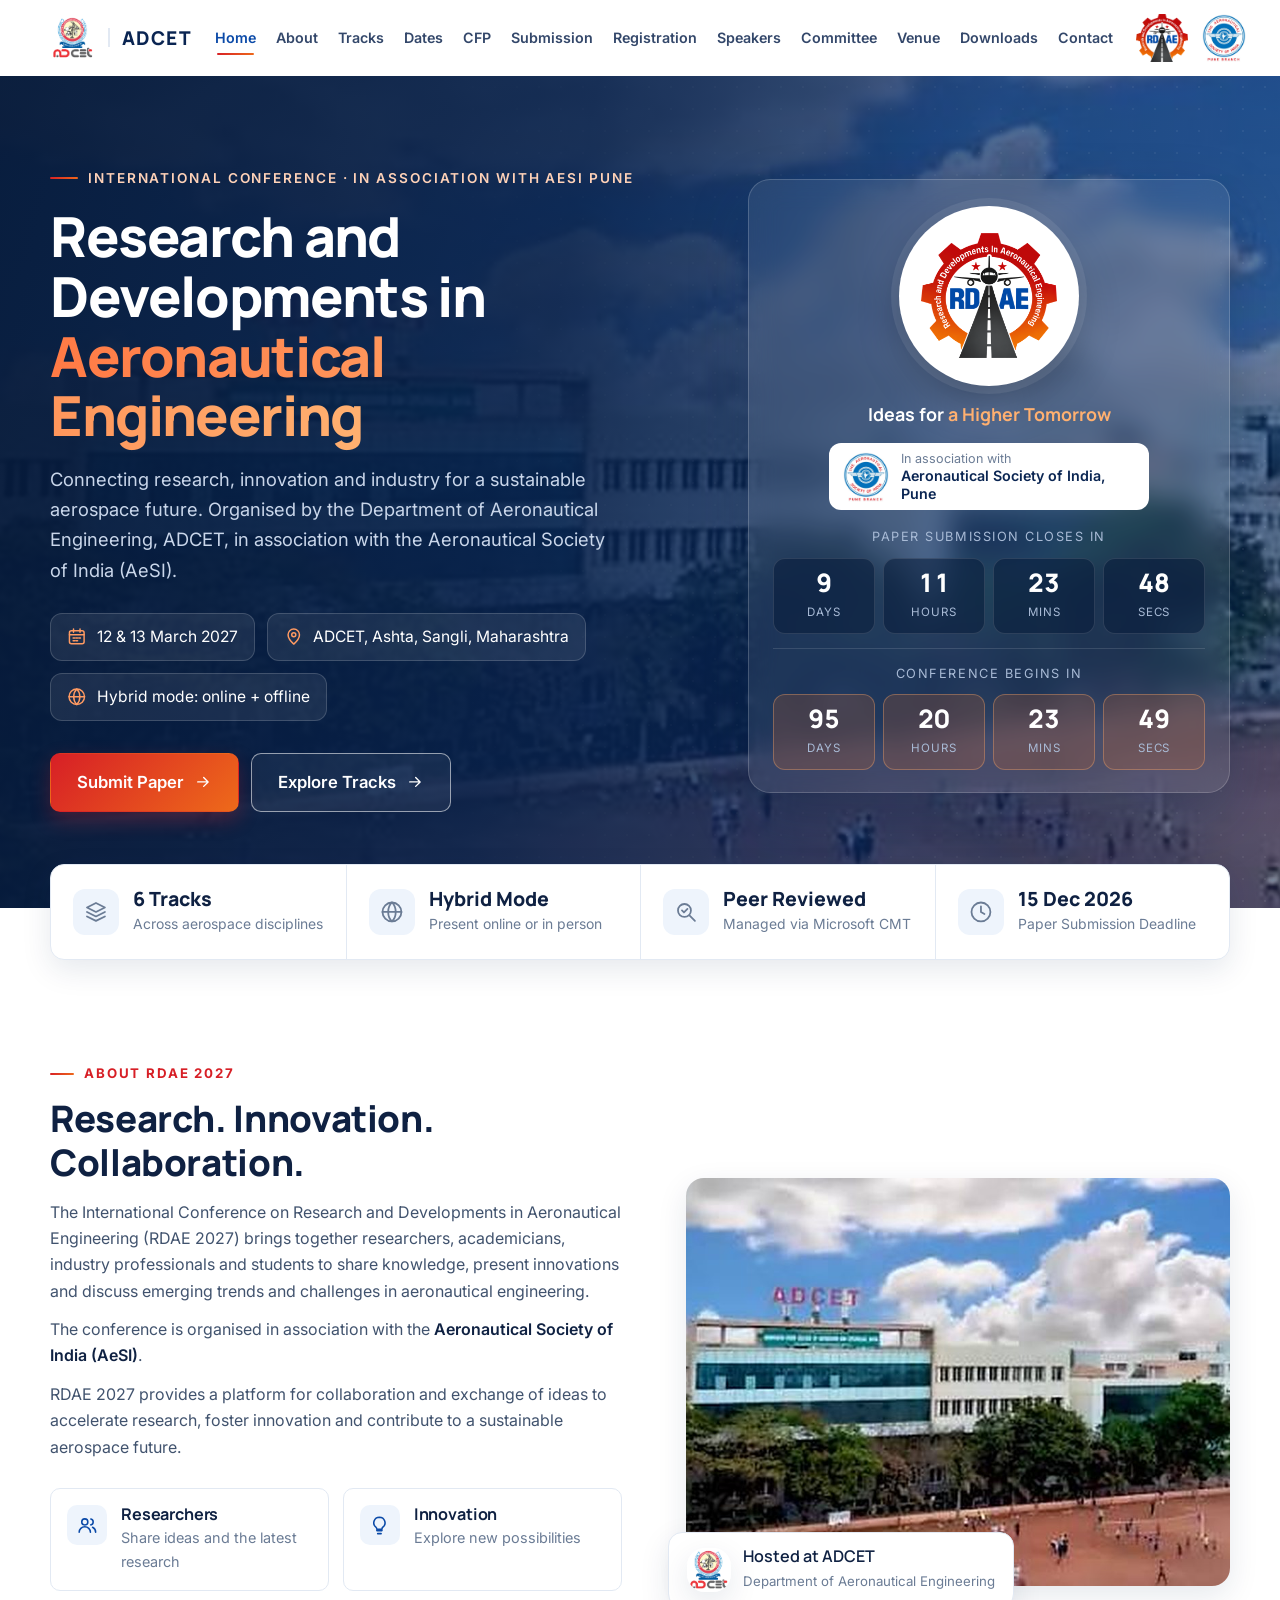
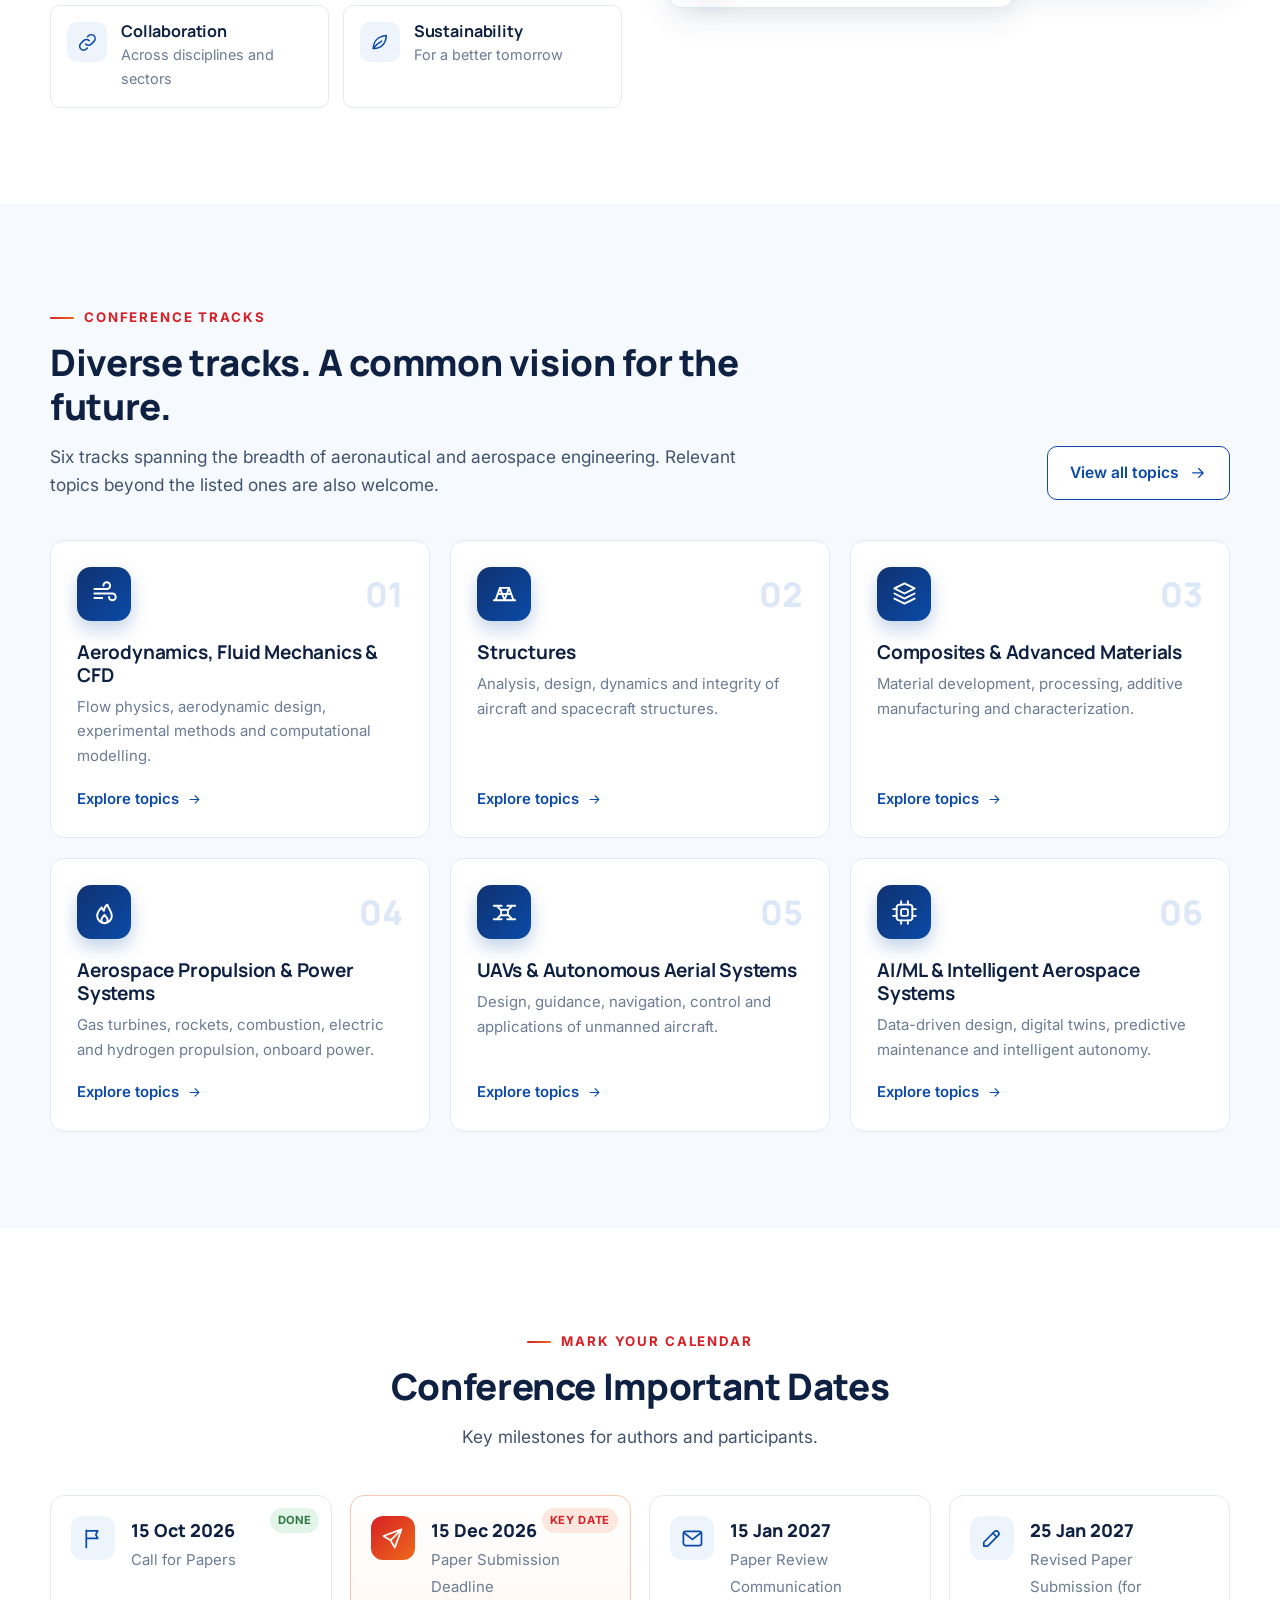
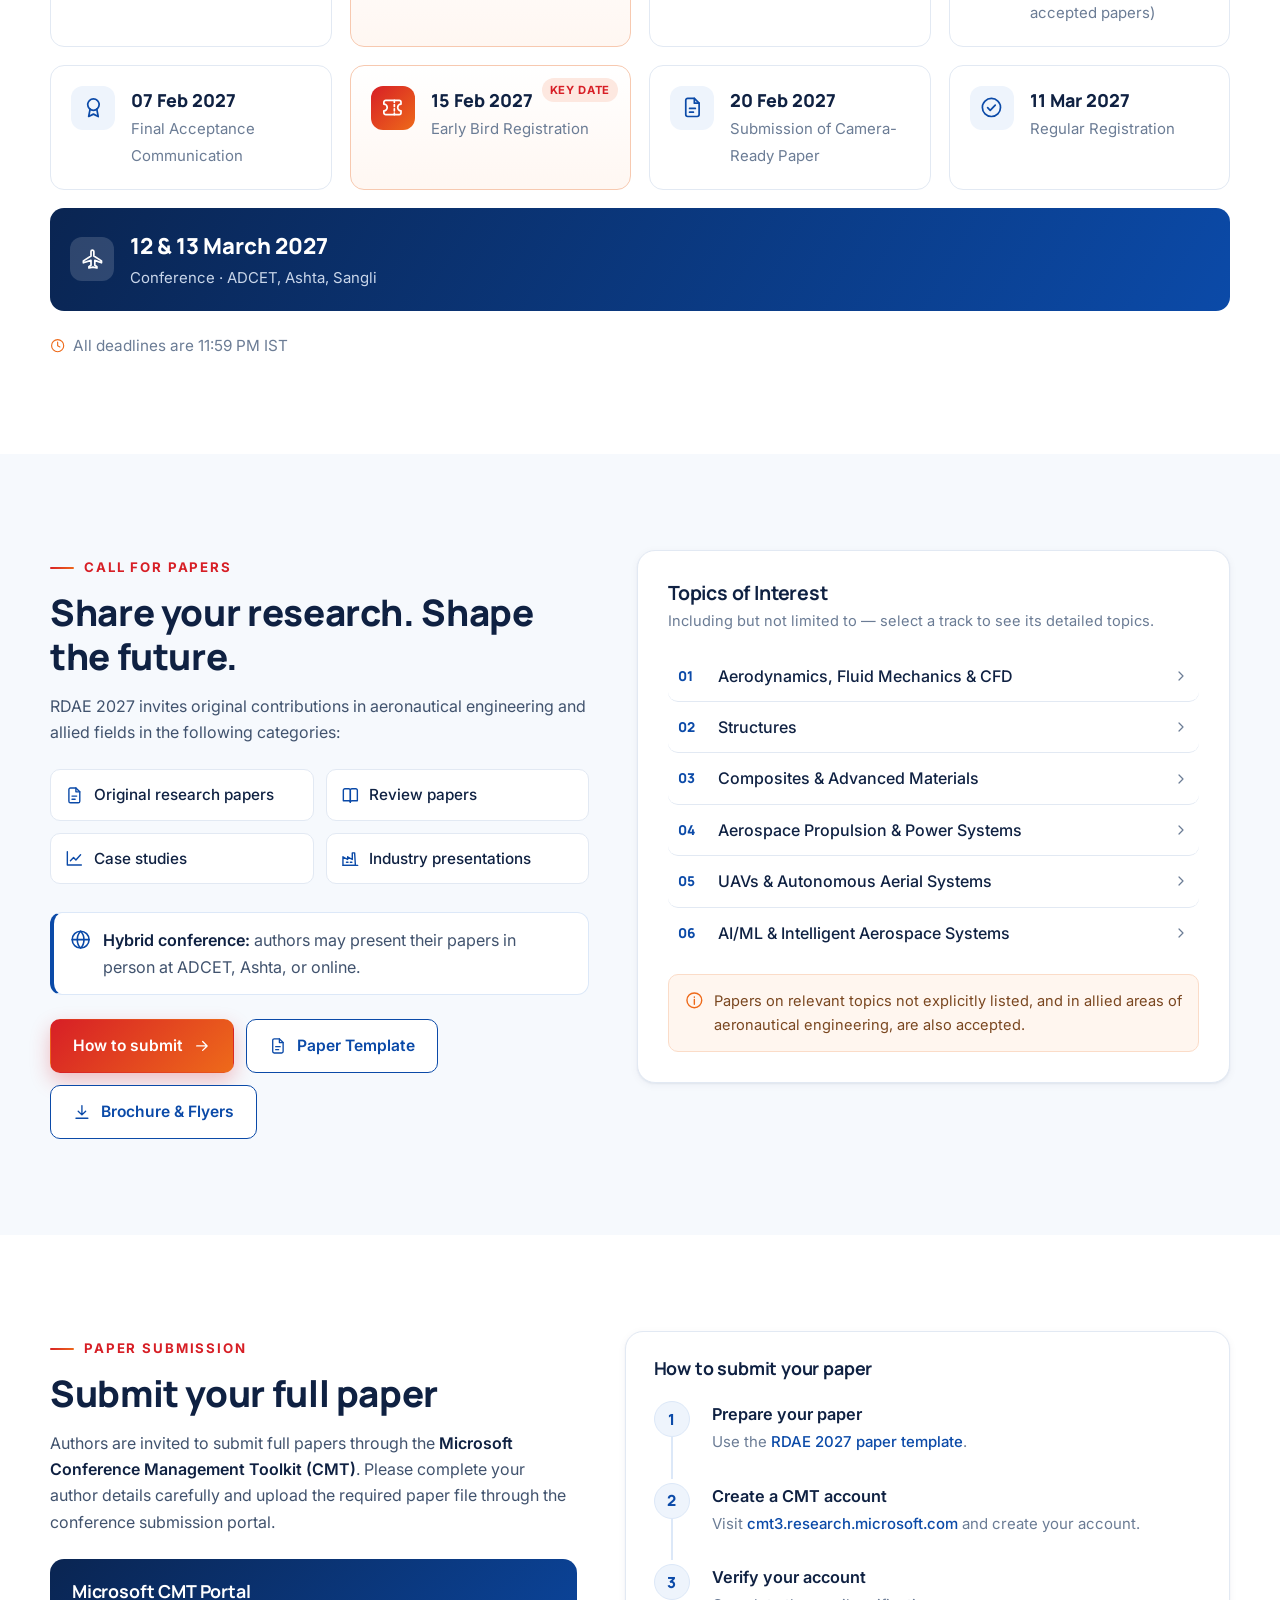
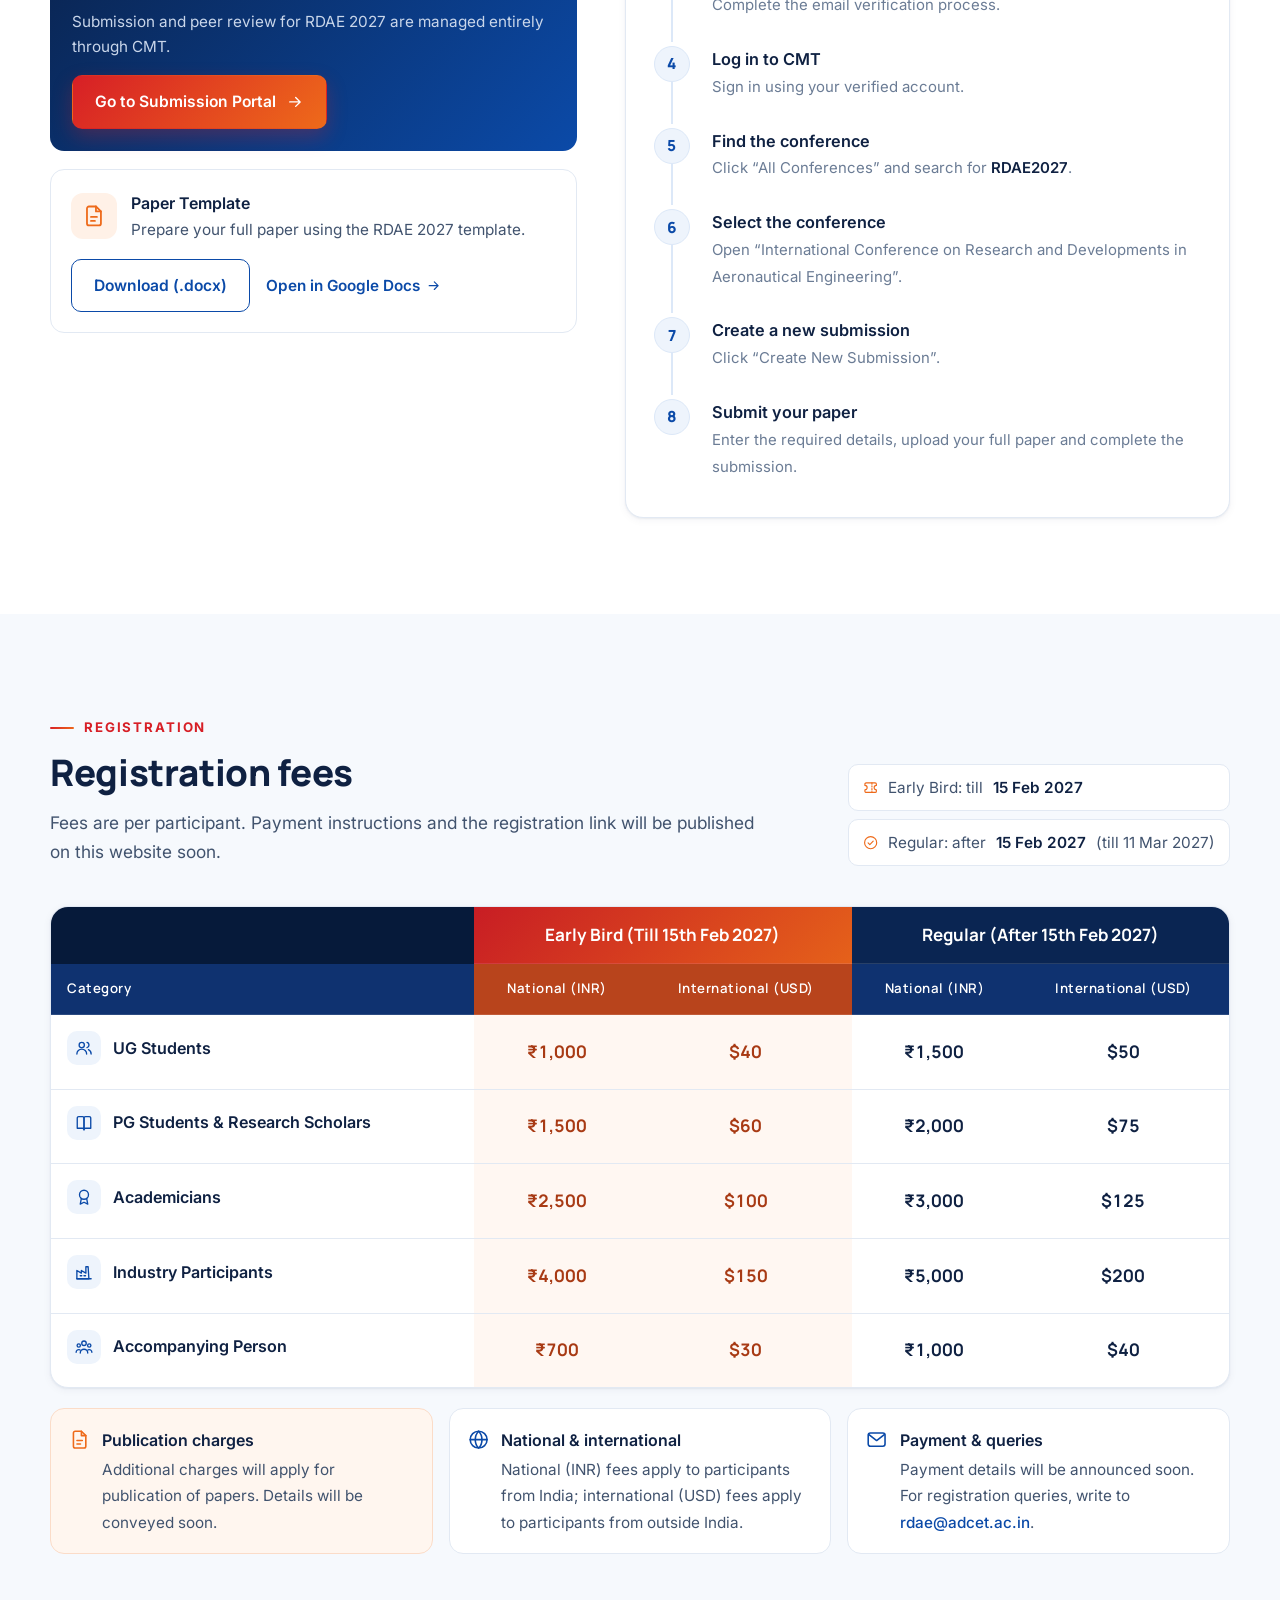
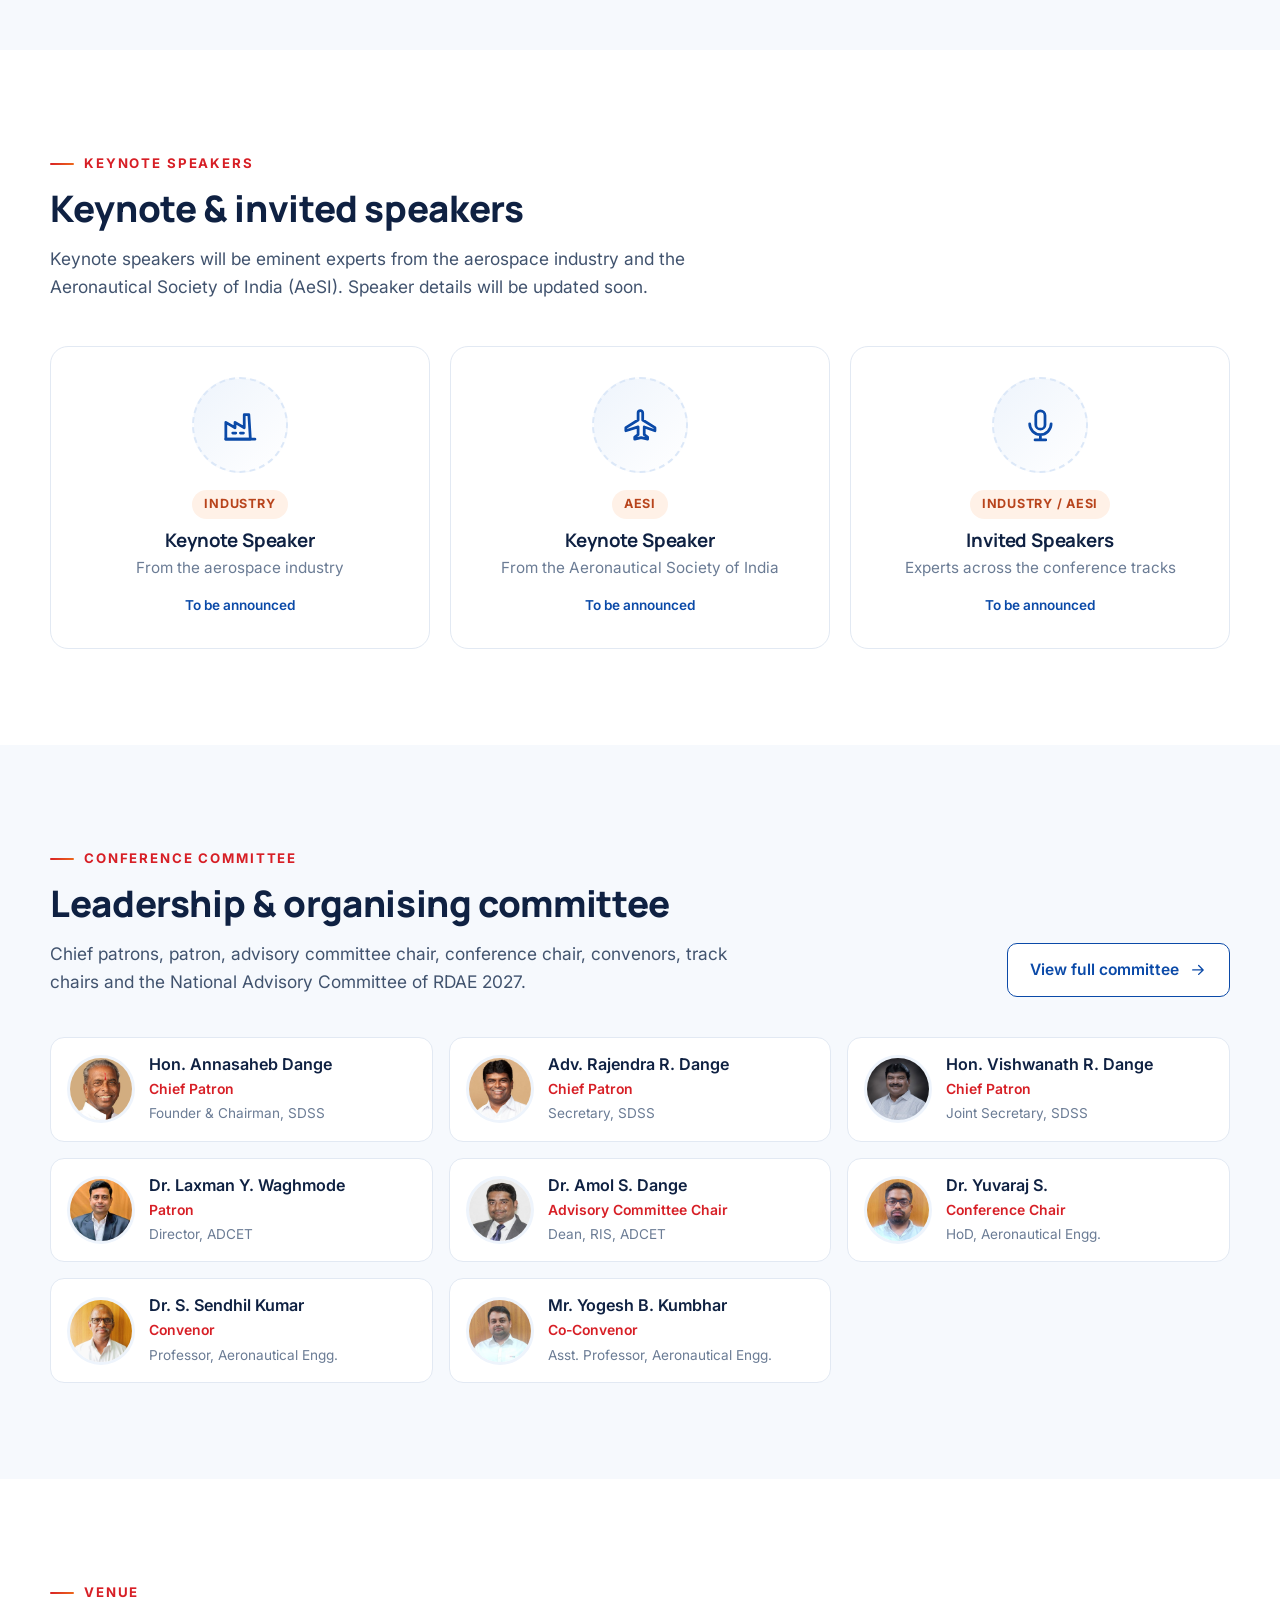
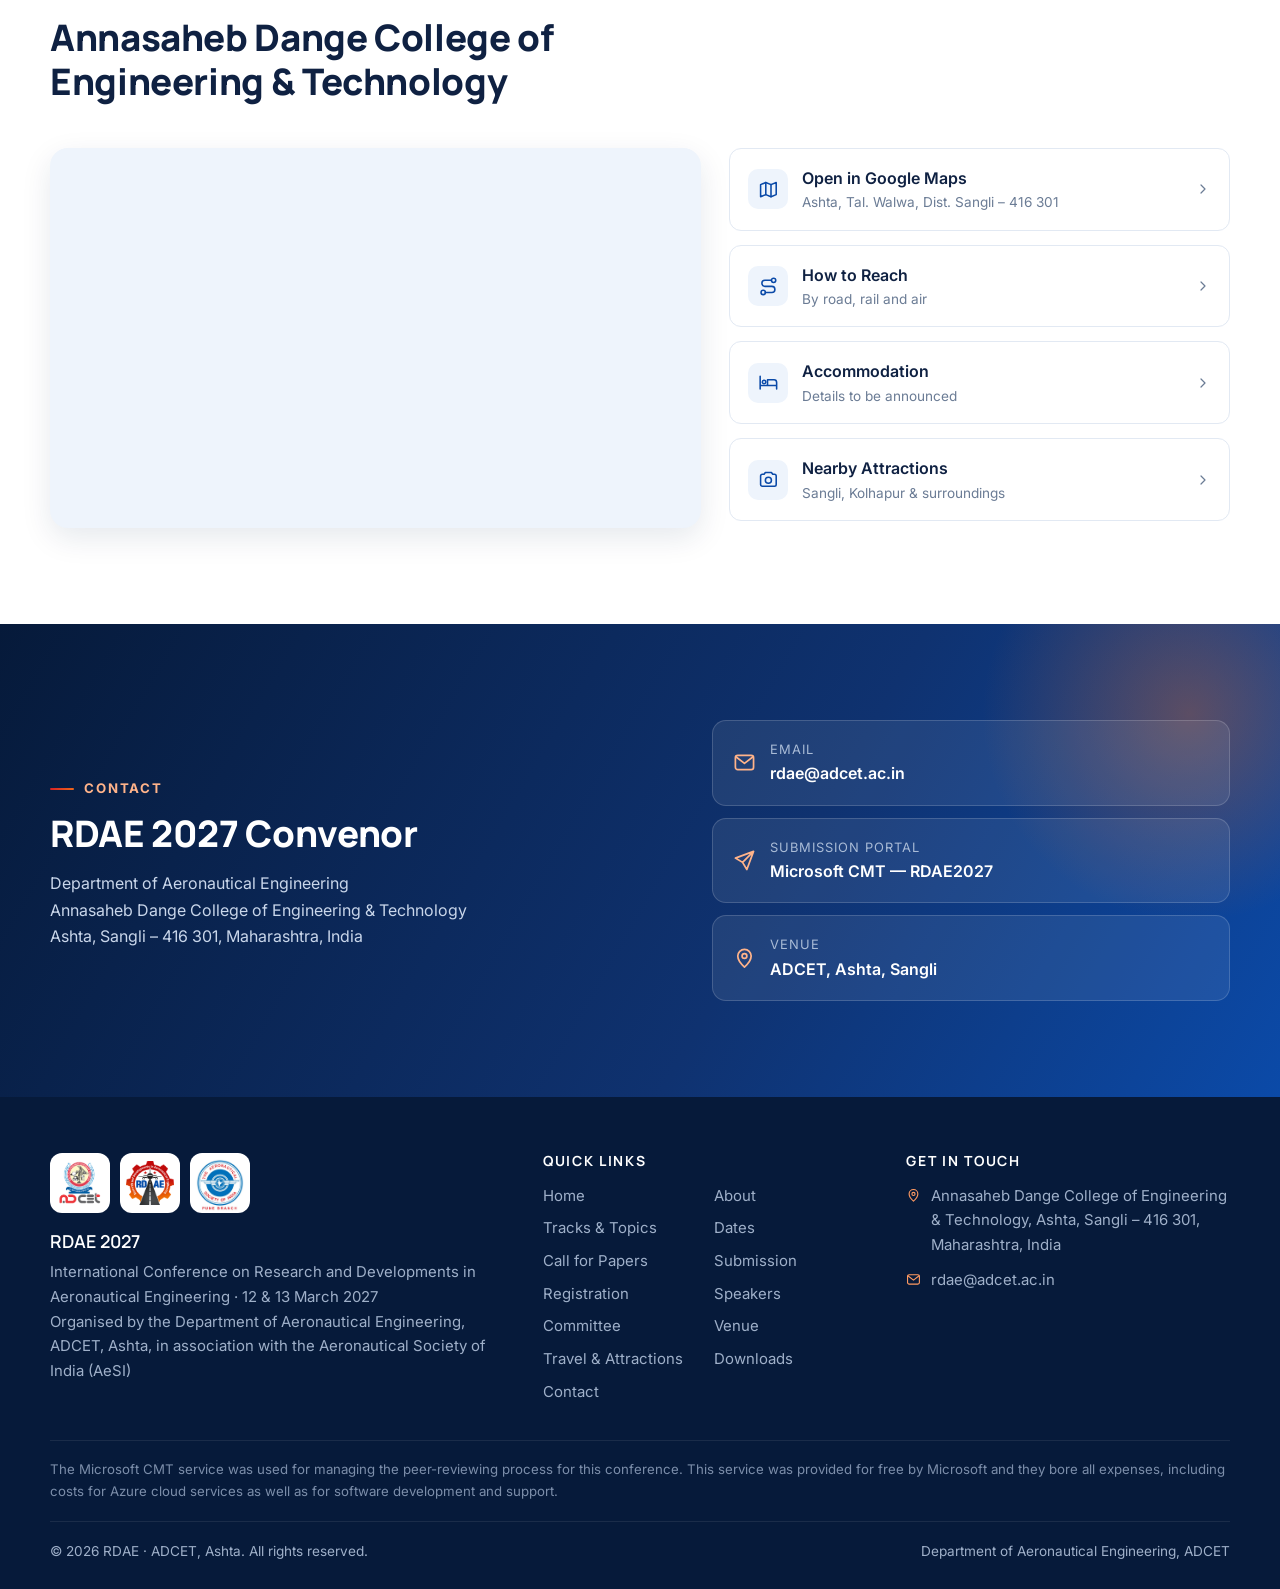
==== commit ee88e660: "Announce hybrid mode (online + offline presentations) Co-Authored-By: Claude Opus 5.5 <noreply@anthr" ====
--- a/index.html
+++ b/index.html
@@ -4,7 +4,7 @@
   <meta charset="UTF-8">
   <meta name="viewport" content="width=device-width, initial-scale=1.0">
   <title>RDAE 2027 | International Conference on Research and Developments in Aeronautical Engineering</title>
-  <meta name="description" content="RDAE 2027 — International Conference on Research and Developments in Aeronautical Engineering, in association with AeSI, 12 &amp; 13 March 2027, ADCET, Ashta, Sangli, Maharashtra, India.">
+  <meta name="description" content="RDAE 2027 — International Conference on Research and Developments in Aeronautical Engineering, in association with AeSI, 12 &amp; 13 March 2027 (hybrid: online and offline), ADCET, Ashta, Sangli, Maharashtra, India.">
   <meta name="theme-color" content="#0a2552">
   <meta property="og:title" content="RDAE 2027 — International Conference on Research and Developments in Aeronautical Engineering">
   <meta property="og:description" content="12 &amp; 13 March 2027 · ADCET, Ashta, Sangli, Maharashtra, India. Call for papers open.">
@@ -124,6 +124,7 @@
         <div class="hero-meta">
           <span class="meta-pill"><svg class="icon"><use href="#i-calendar"/></svg>12 &amp; 13 March 2027</span>
           <span class="meta-pill"><svg class="icon"><use href="#i-pin"/></svg>ADCET, Ashta, Sangli, Maharashtra</span>
+          <span class="meta-pill"><svg class="icon"><use href="#i-globe"/></svg>Hybrid mode: online + offline</span>
         </div>
         <div class="hero-actions">
           <a class="btn btn-primary btn-lg" href="https://cmt3.research.microsoft.com/RDAE2027" target="_blank" rel="noopener">Submit Paper <svg class="icon icon-arrow"><use href="#i-arrow"/></svg></a>
@@ -156,7 +157,7 @@
     <div class="container">
       <div class="stats-grid">
         <div class="stat"><span class="stat-icon"><svg class="icon"><use href="#i-layers"/></svg></span><div><b>6 Tracks</b><span>Across aerospace disciplines</span></div></div>
-        <div class="stat"><span class="stat-icon"><svg class="icon"><use href="#i-calendar"/></svg></span><div><b>2 Days</b><span>12 &amp; 13 March 2027</span></div></div>
+        <div class="stat"><span class="stat-icon"><svg class="icon"><use href="#i-globe"/></svg></span><div><b>Hybrid Mode</b><span>Present online or in person</span></div></div>
         <div class="stat"><span class="stat-icon"><svg class="icon"><use href="#i-review"/></svg></span><div><b>Peer Reviewed</b><span>Managed via Microsoft CMT</span></div></div>
         <div class="stat"><span class="stat-icon"><svg class="icon"><use href="#i-clock"/></svg></span><div><b>15 Dec 2026</b><span>Paper Submission Deadline</span></div></div>
       </div>
@@ -280,6 +281,7 @@
           <li><svg class="icon"><use href="#i-chart"/></svg>Case studies</li>
           <li><svg class="icon"><use href="#i-factory"/></svg>Industry presentations</li>
         </ul>
+        <div class="hybrid-note"><svg class="icon"><use href="#i-globe"/></svg><span><b>Hybrid conference:</b> authors may present their papers in person at ADCET, Ashta, or online.</span></div>
         <div class="hero-actions"><a class="btn btn-primary" href="#submission">How to submit <svg class="icon icon-arrow"><use href="#i-arrow"/></svg></a><a class="btn btn-outline" href="https://docs.google.com/document/d/1ObitwNGc-zG_g1NO8Ggc4kxnyfubbdzj/export?format=docx" target="_blank" rel="noopener"><svg class="icon"><use href="#i-file"/></svg>Paper Template</a><a class="btn btn-outline" href="downloads.html"><svg class="icon"><use href="#i-download"/></svg>Brochure &amp; Flyers</a></div>
       </div>
       <div class="topics-card reveal">
--- a/styles.css
+++ b/styles.css
@@ -584,3 +584,8 @@
 .brand-text small .bt-line{display:block}
 .adv-chair{margin:-8px 0 18px;font-size:.95rem;color:var(--text)}
 .adv-chair b{color:var(--ink)}
+
+/* ---------- Hybrid mode note ---------- */
+.hybrid-note{display:flex;gap:12px;align-items:flex-start;margin:0 0 24px;padding:14px 16px;border-radius:12px;background:#fff;border:1px solid var(--blue-100);border-left:4px solid var(--blue);font-size:.95rem;color:var(--text)}
+.hybrid-note .icon{color:var(--blue);font-size:1.25rem;margin-top:2px}
+.hybrid-note b{color:var(--ink)}
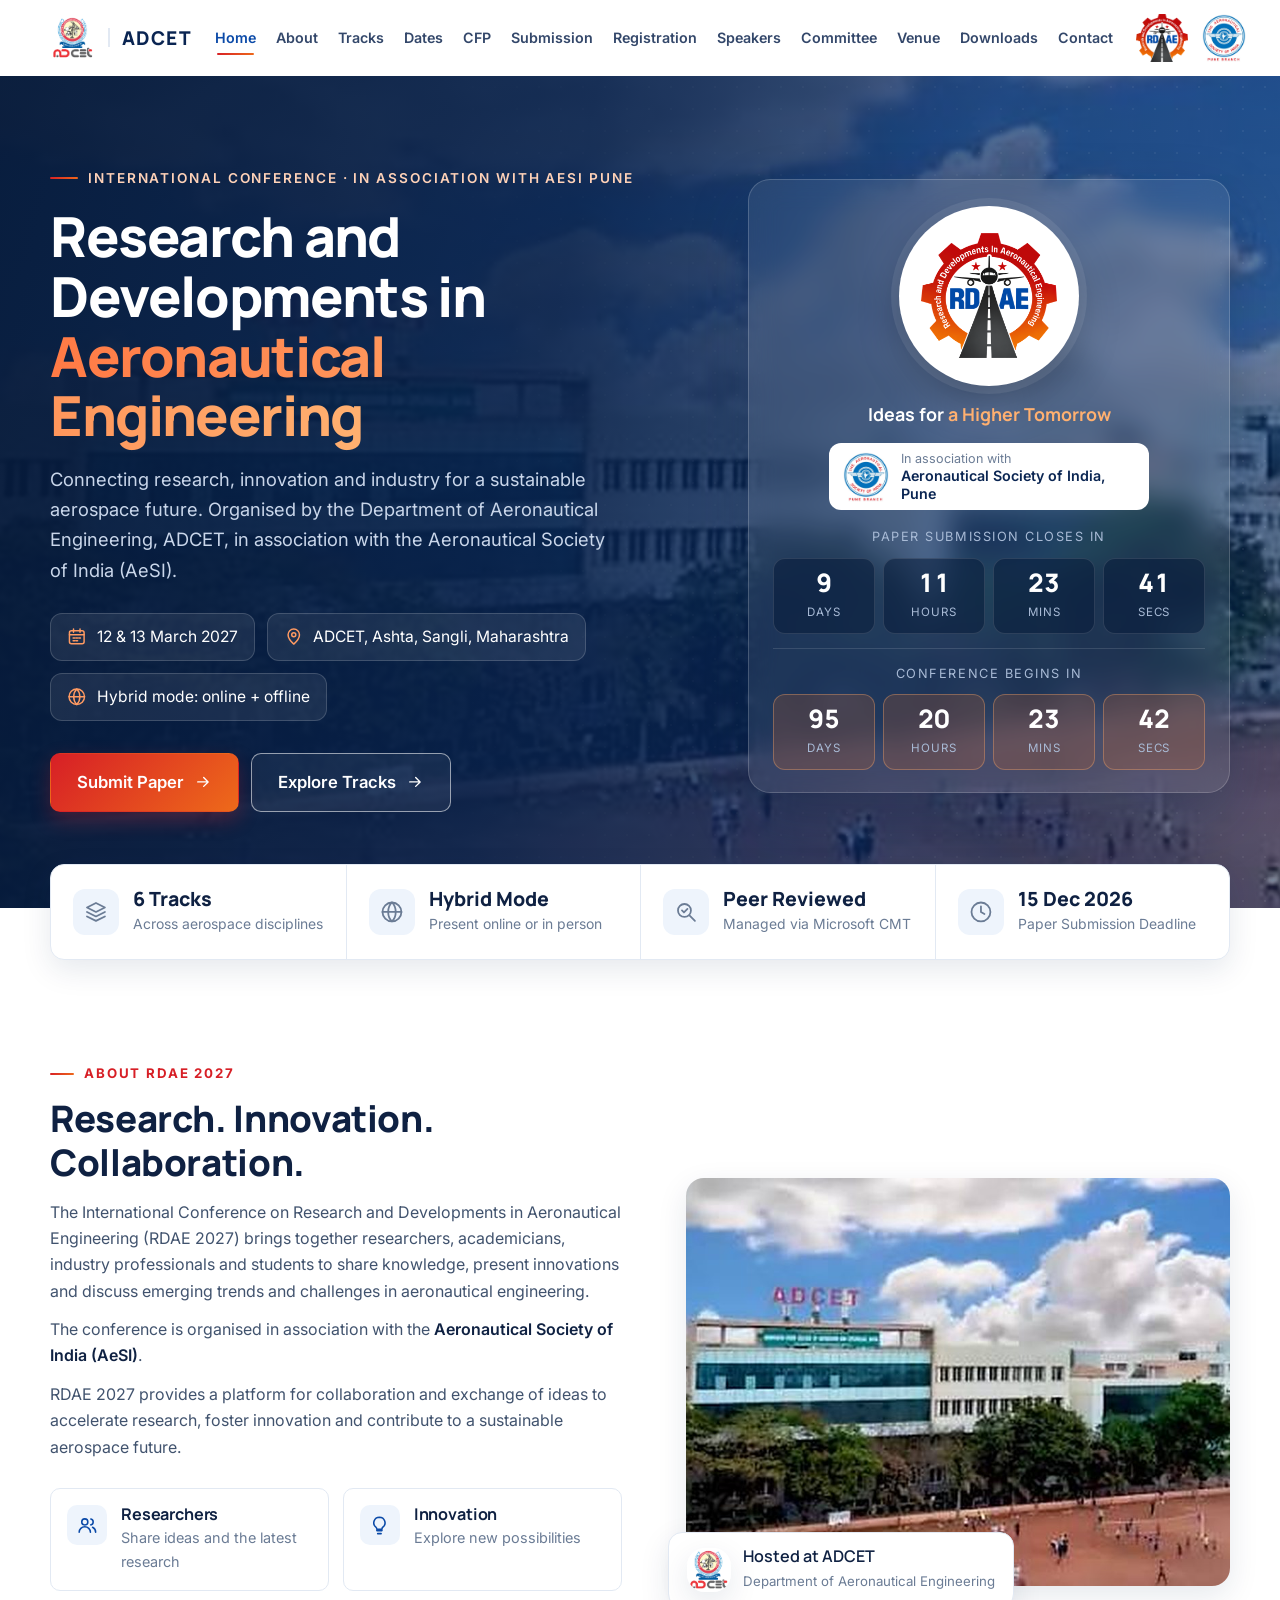
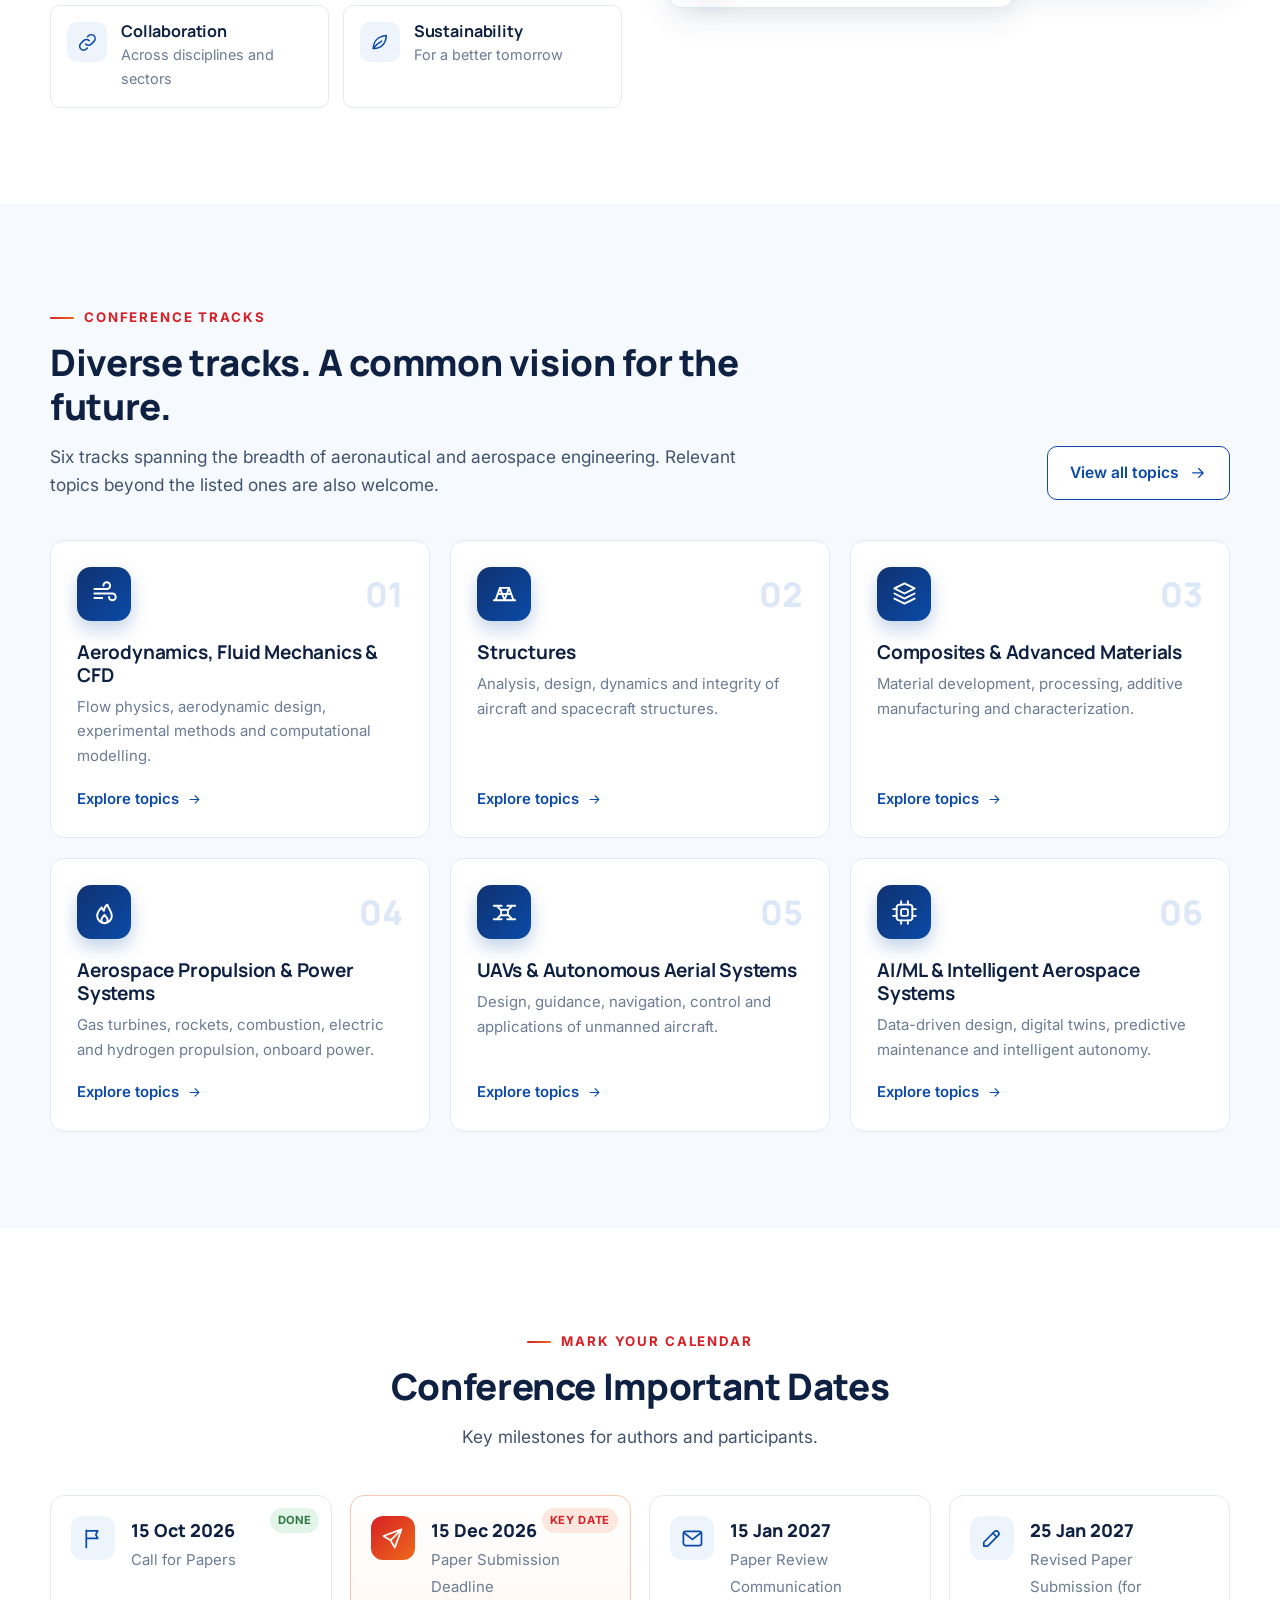
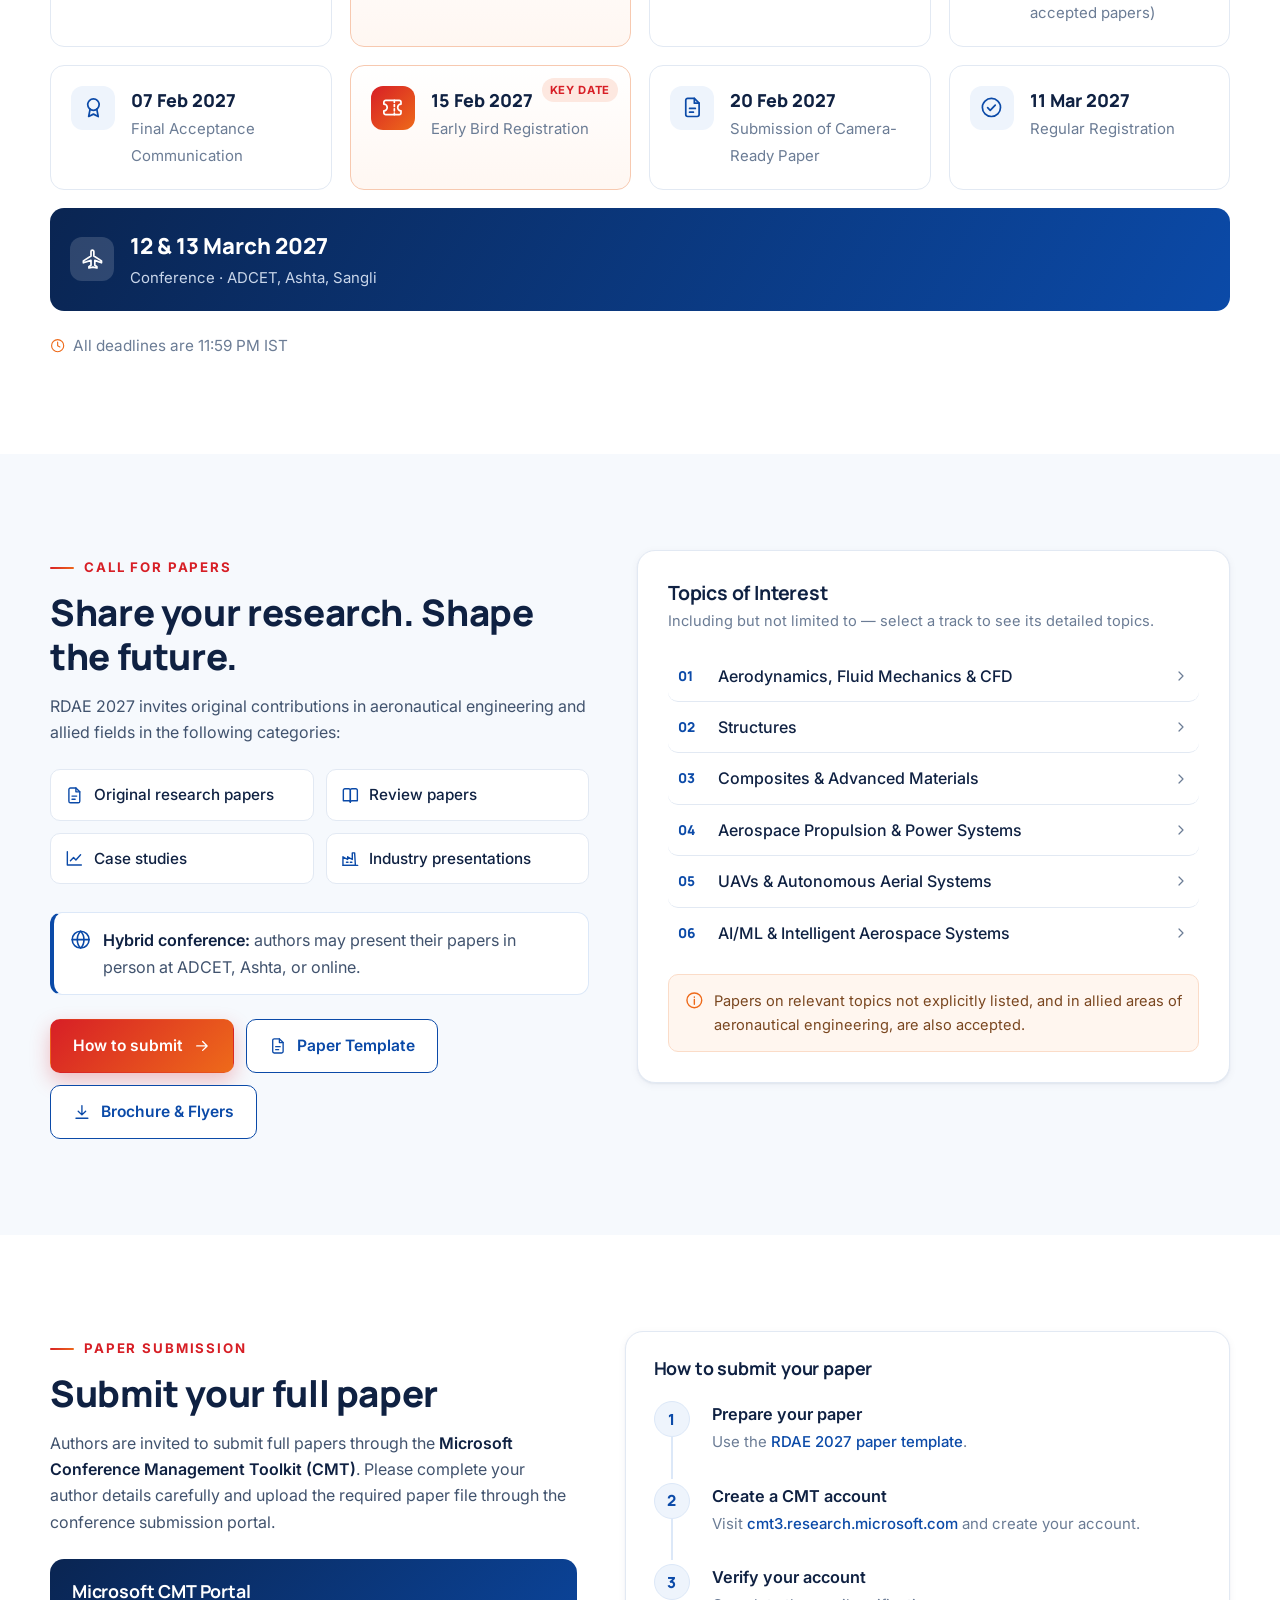
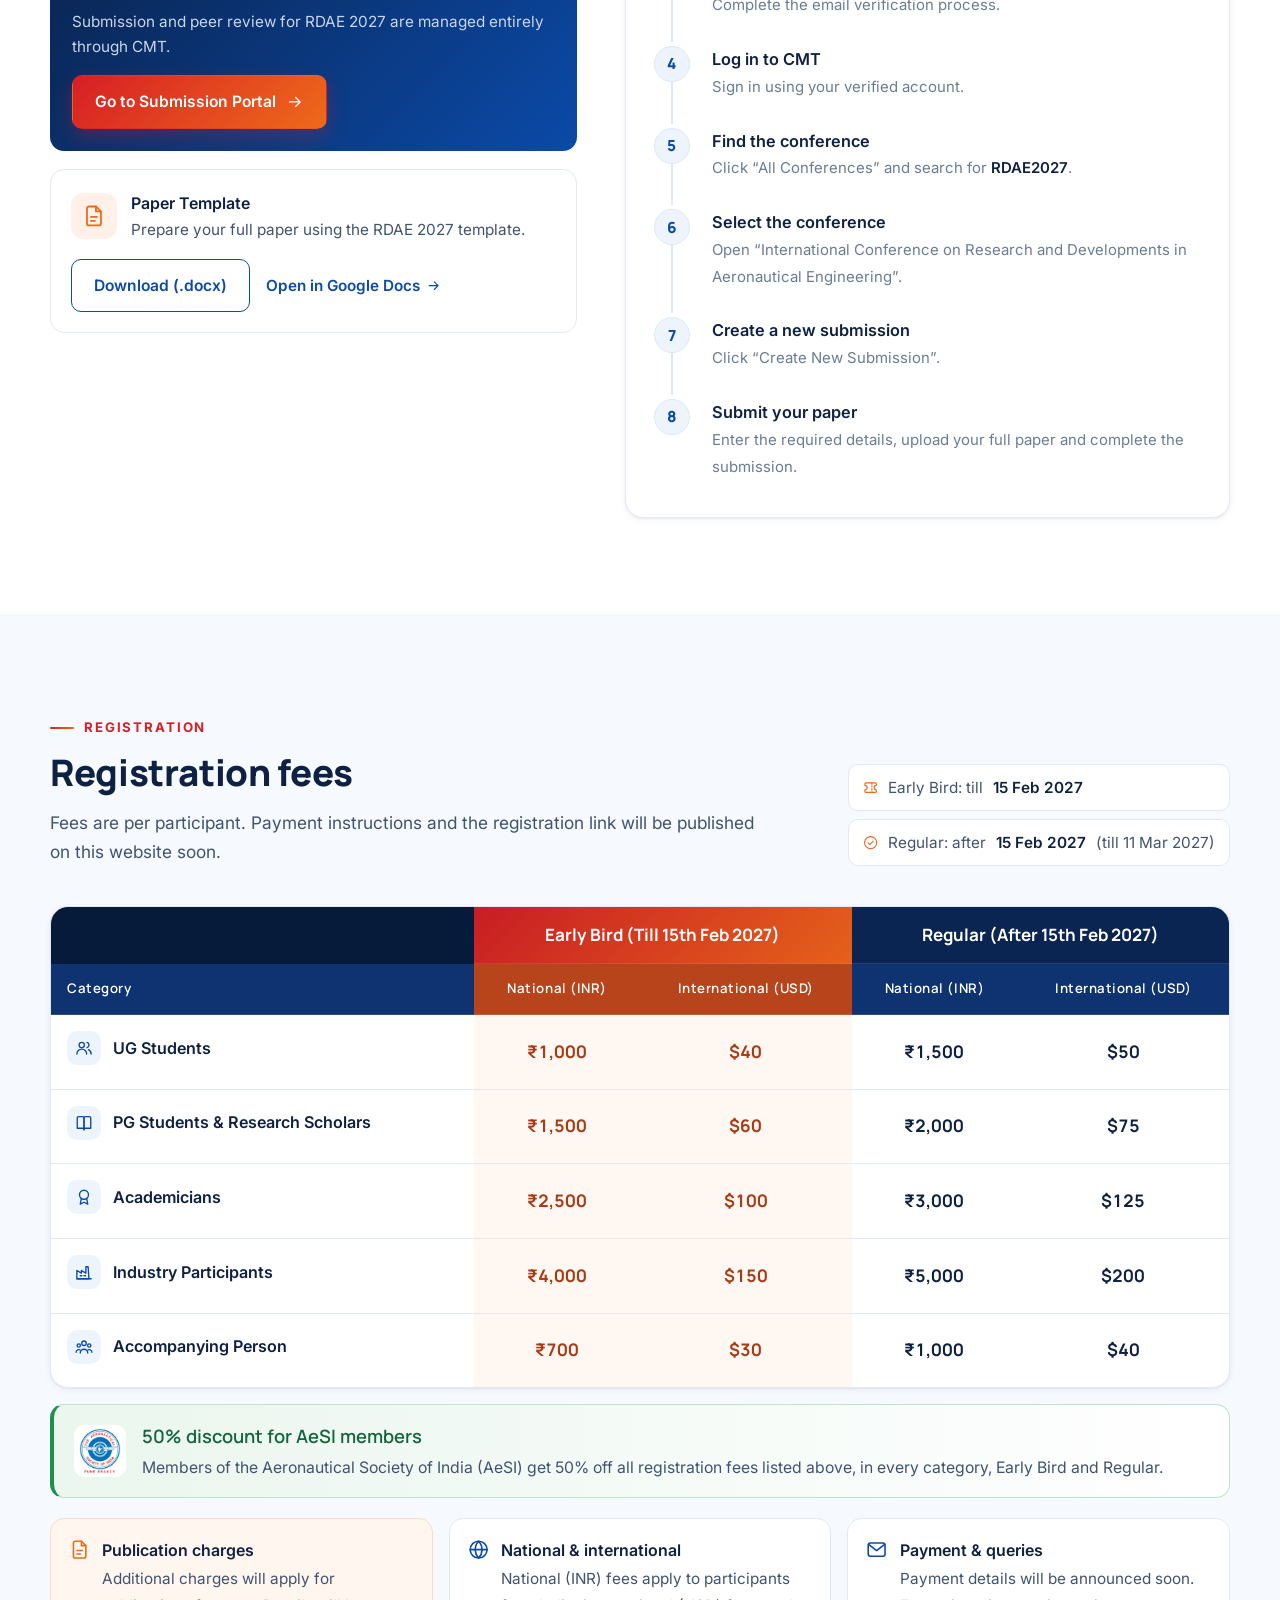
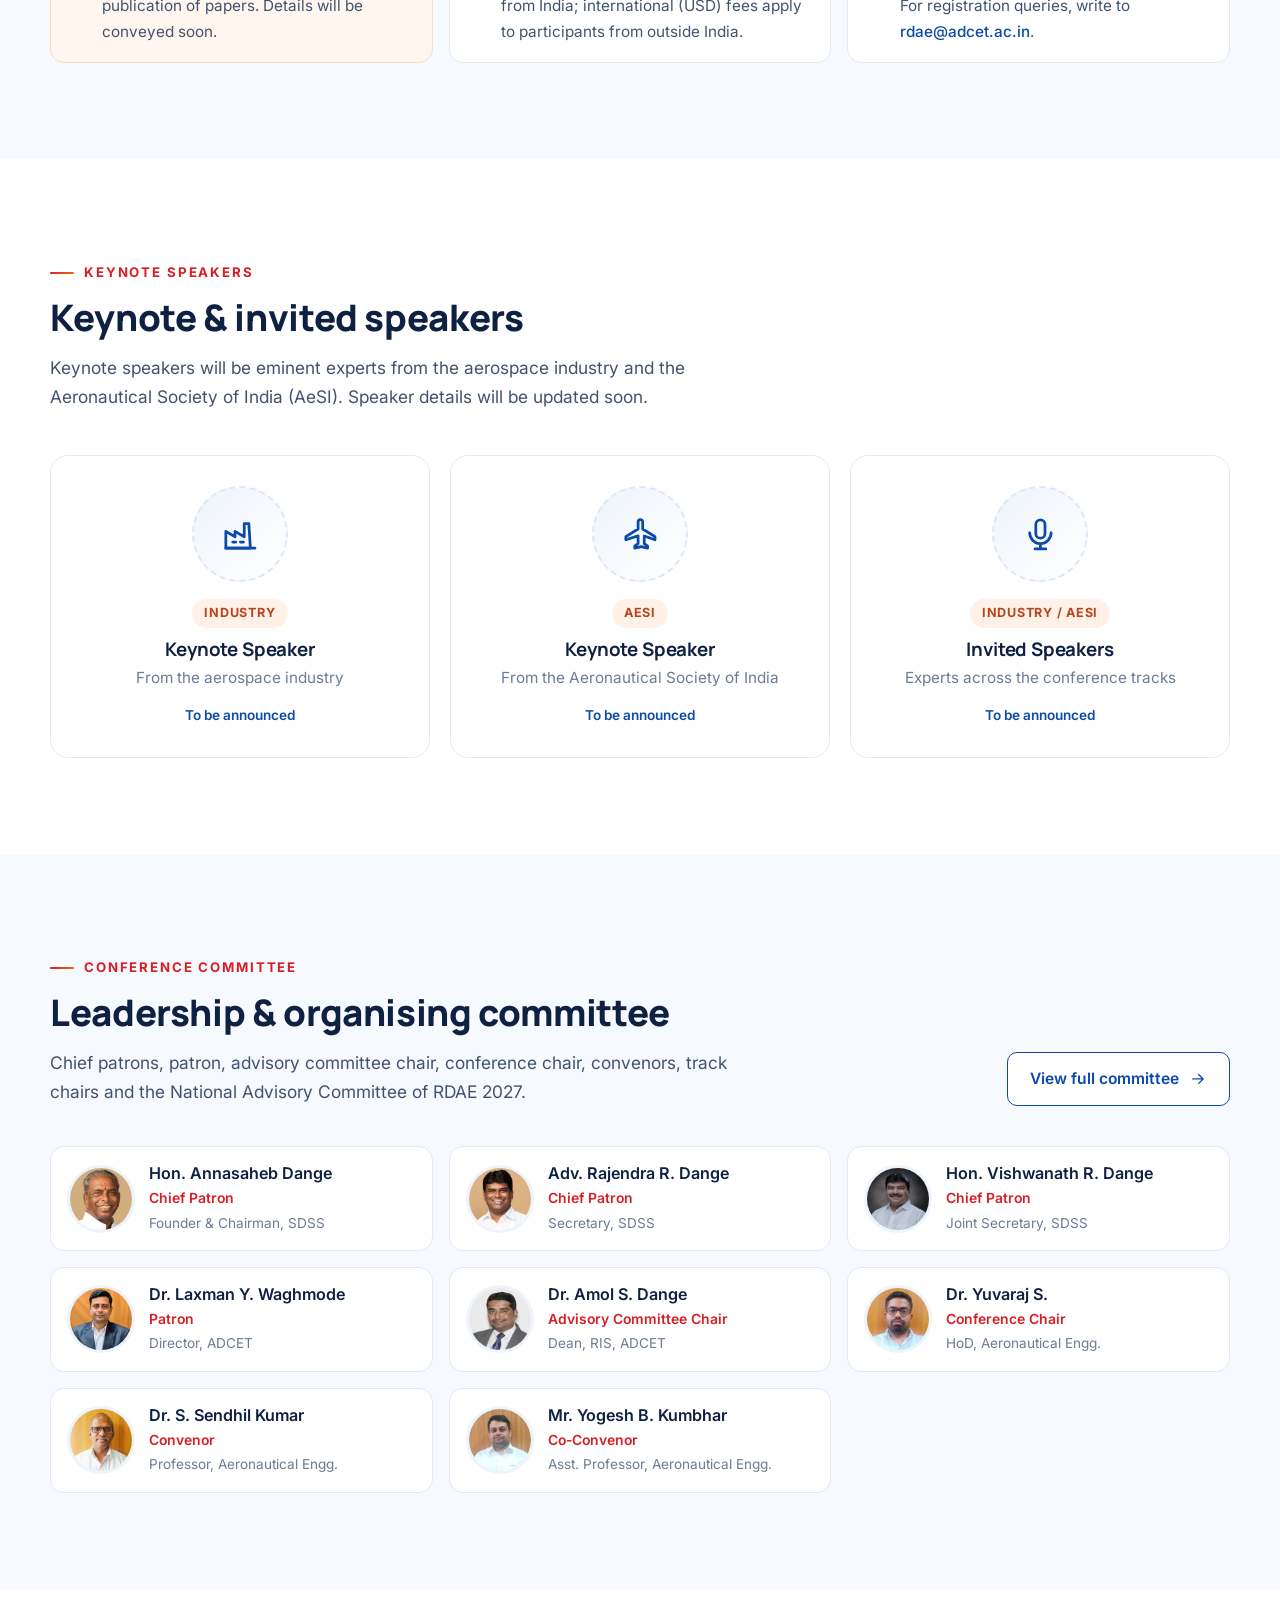
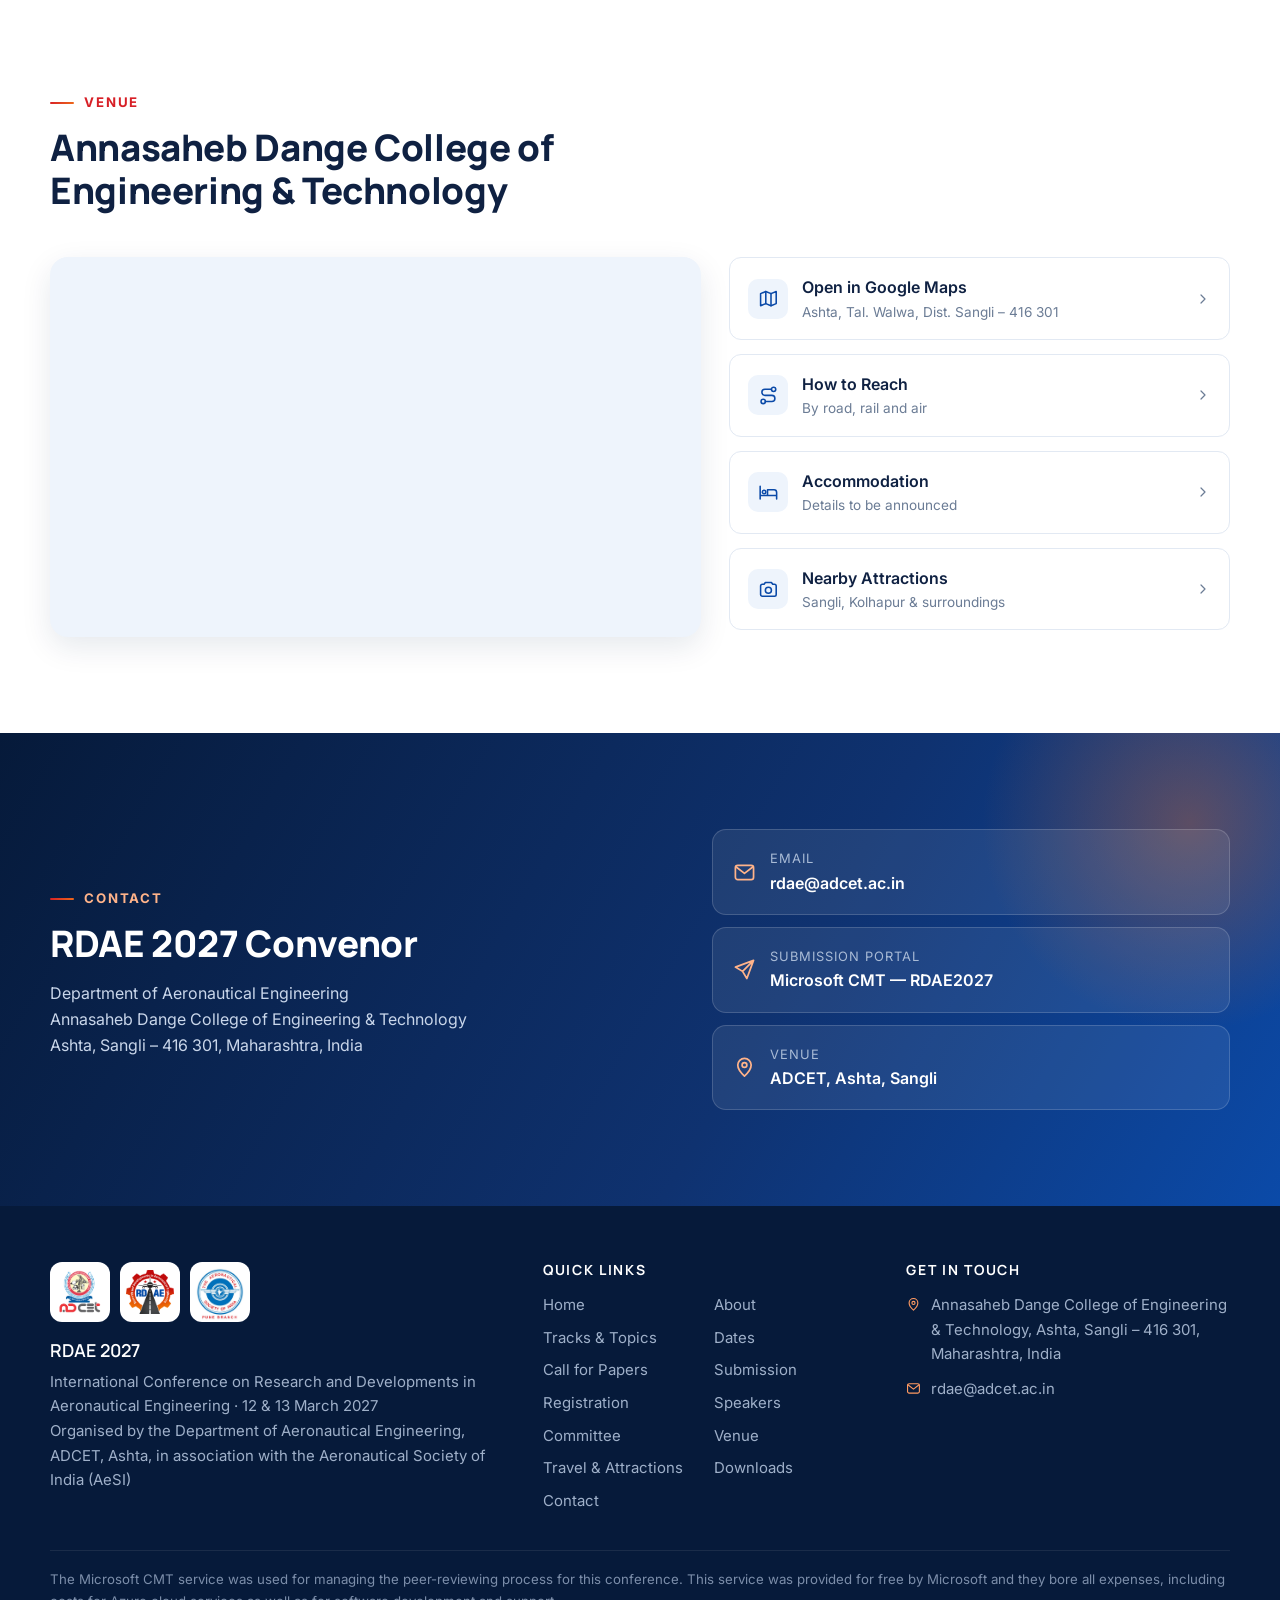
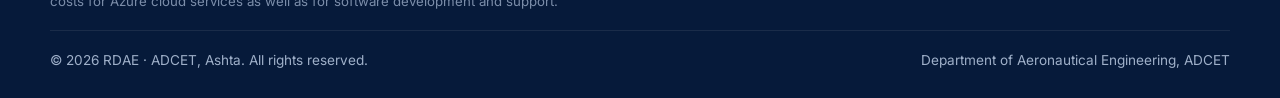
==== commit 9e4436e5: "Add 50% AeSI member discount note below the fee table Co-Authored-By: Claude Opus 5.5 <noreply@anthr" ====
--- a/index.html
+++ b/index.html
@@ -370,6 +370,11 @@
         </div>
       </div>
 
+      <div class="aesi-discount reveal">
+        <img src="assets/aesi-logo.jpg" alt="AeSI Pune Branch logo">
+        <div><b>50% discount for AeSI members</b><span>Members of the Aeronautical Society of India (AeSI) get 50% off all registration fees listed above, in every category, Early Bird and Regular.</span></div>
+      </div>
+
       <div class="fee-notes reveal">
         <div class="fee-note highlight"><svg class="icon"><use href="#i-file"/></svg><div><b>Publication charges</b><span>Additional charges will apply for publication of papers. Details will be conveyed soon.</span></div></div>
         <div class="fee-note"><svg class="icon"><use href="#i-globe"/></svg><div><b>National &amp; international</b><span>National (INR) fees apply to participants from India; international (USD) fees apply to participants from outside India.</span></div></div>
--- a/styles.css
+++ b/styles.css
@@ -589,3 +589,10 @@
 .hybrid-note{display:flex;gap:12px;align-items:flex-start;margin:0 0 24px;padding:14px 16px;border-radius:12px;background:#fff;border:1px solid var(--blue-100);border-left:4px solid var(--blue);font-size:.95rem;color:var(--text)}
 .hybrid-note .icon{color:var(--blue);font-size:1.25rem;margin-top:2px}
 .hybrid-note b{color:var(--ink)}
+
+/* ---------- AeSI member discount ---------- */
+.aesi-discount{display:flex;align-items:center;gap:16px;margin-top:16px;padding:16px 20px;border-radius:var(--radius);background:linear-gradient(90deg,#eaf6ee,#fff);border:1px solid #bfe3cb;border-left:4px solid #1f8f4e}
+.aesi-discount img{width:52px;height:52px;object-fit:contain;border-radius:10px;background:#fff;padding:3px;flex-shrink:0}
+.aesi-discount b{display:block;font-family:var(--font-head);font-size:1.08rem;color:#12663a;margin-bottom:2px}
+.aesi-discount span{font-size:.93rem;color:var(--text)}
+@media (max-width:600px){.aesi-discount{align-items:flex-start}}
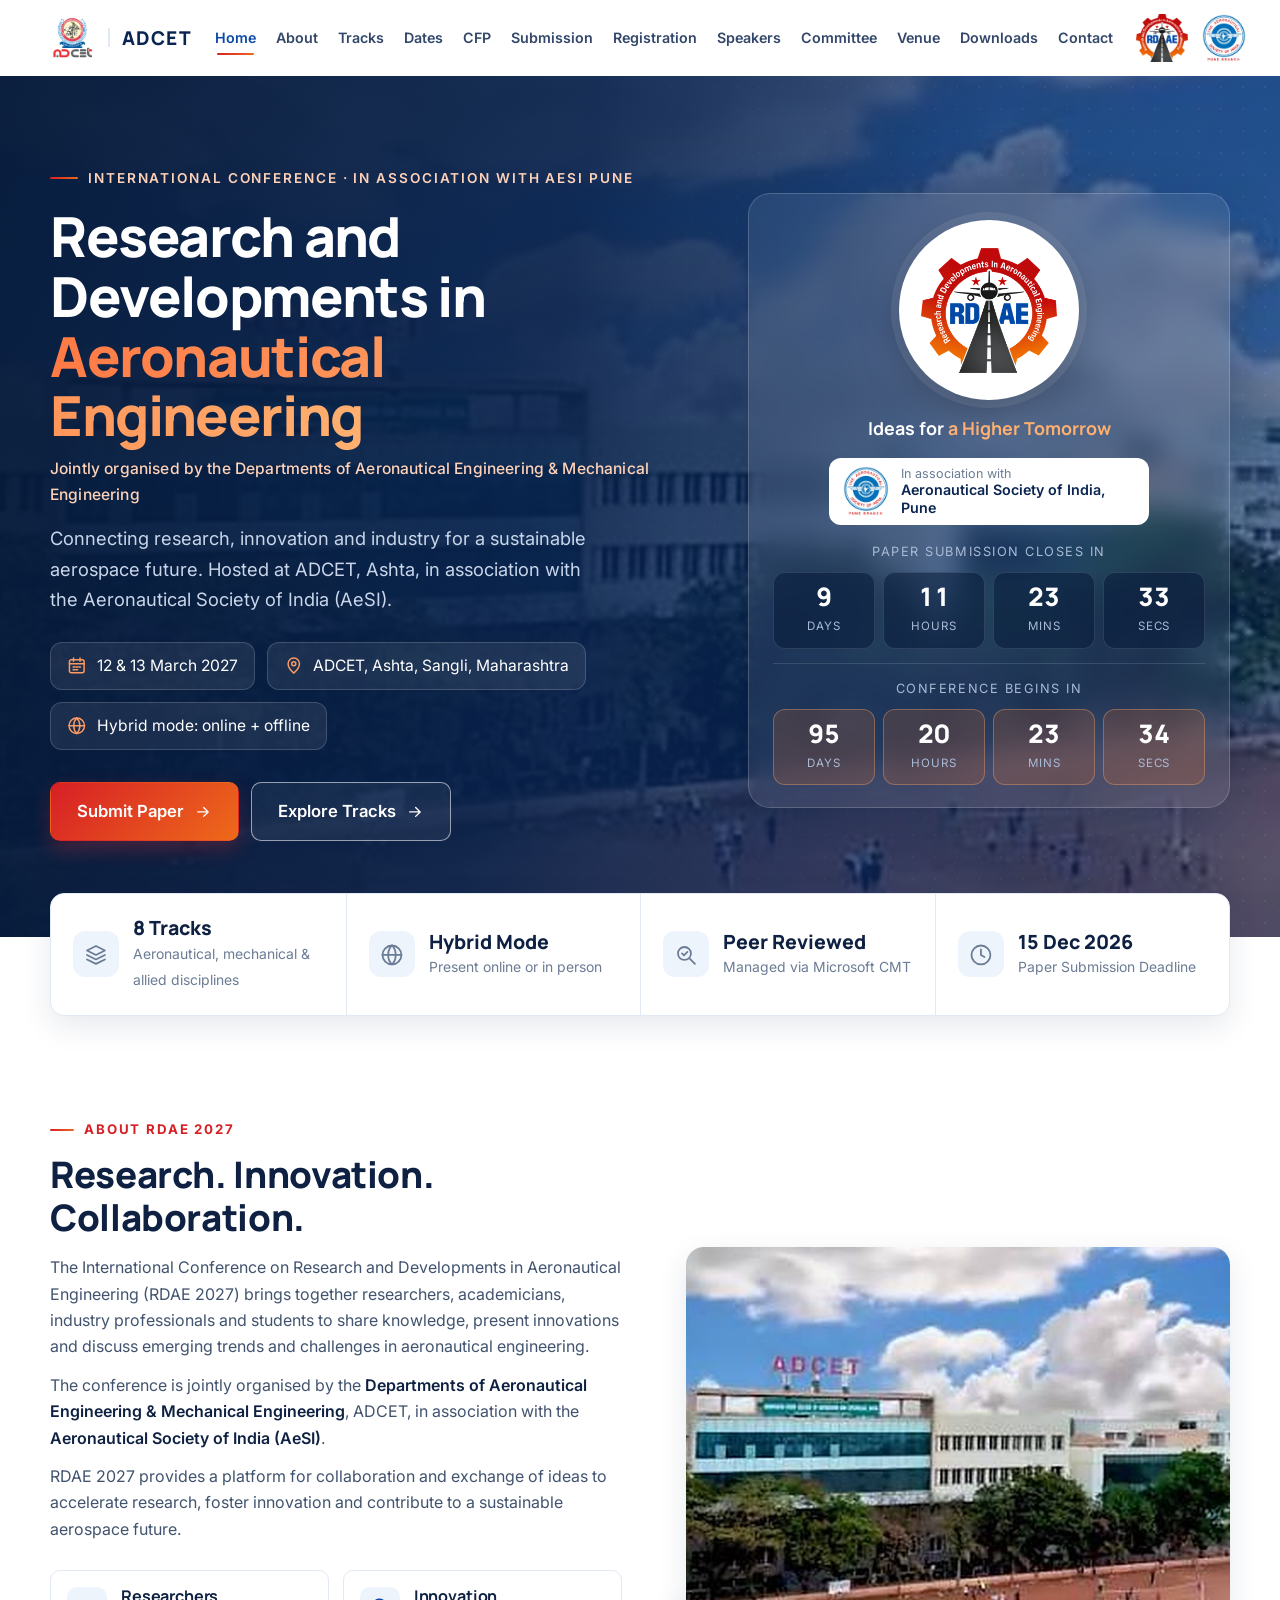
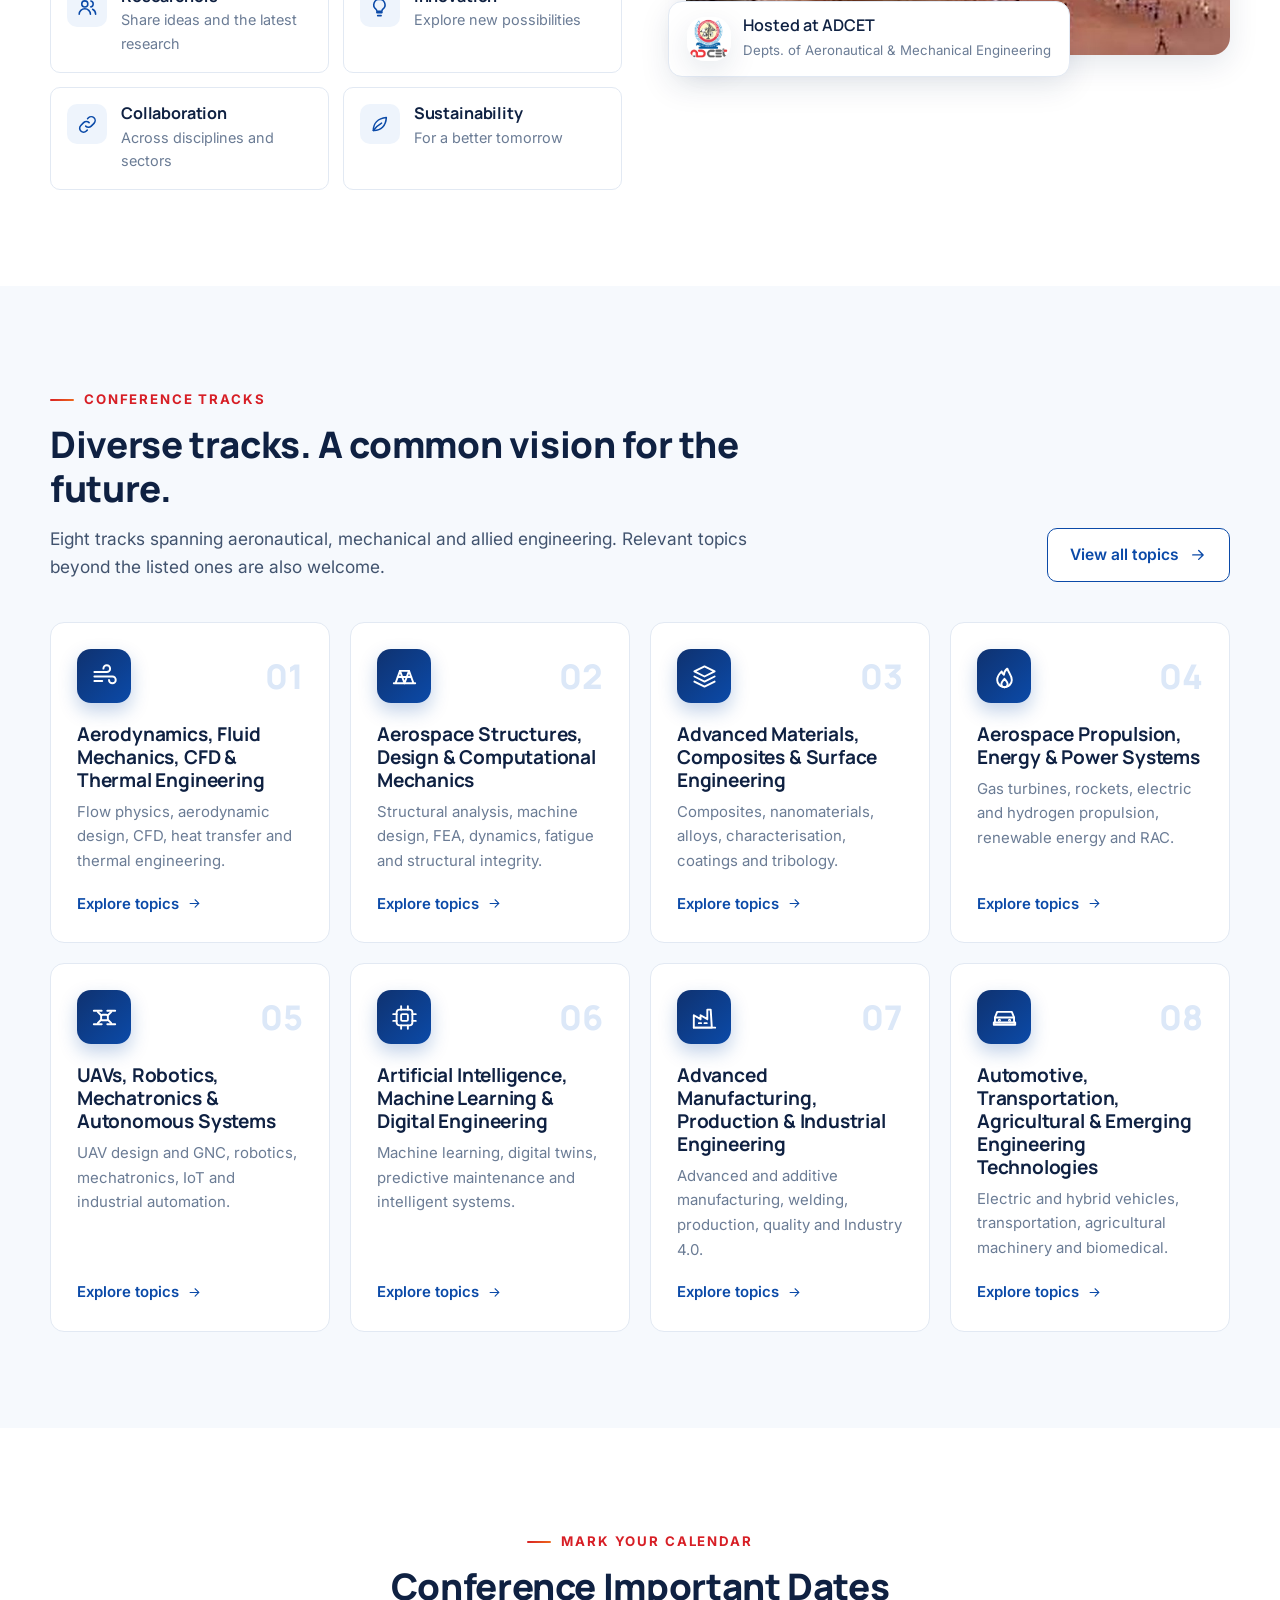
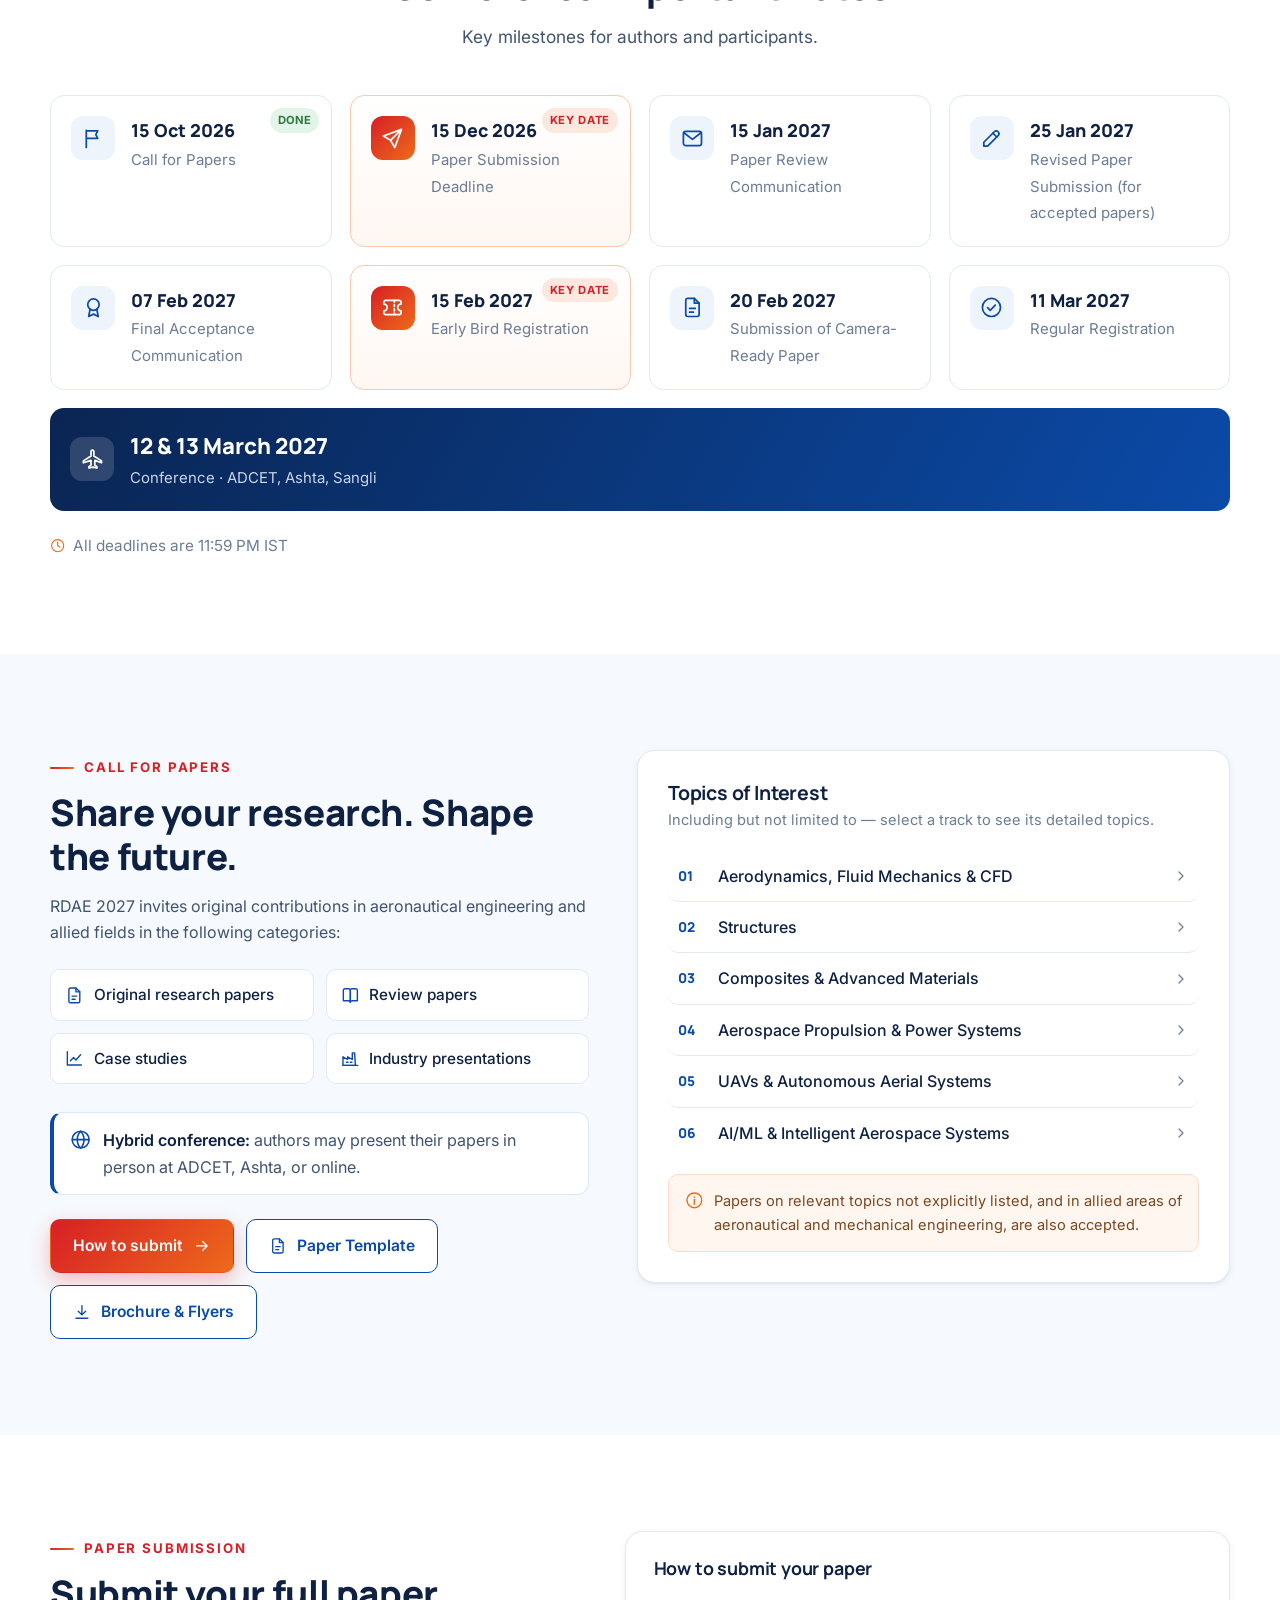
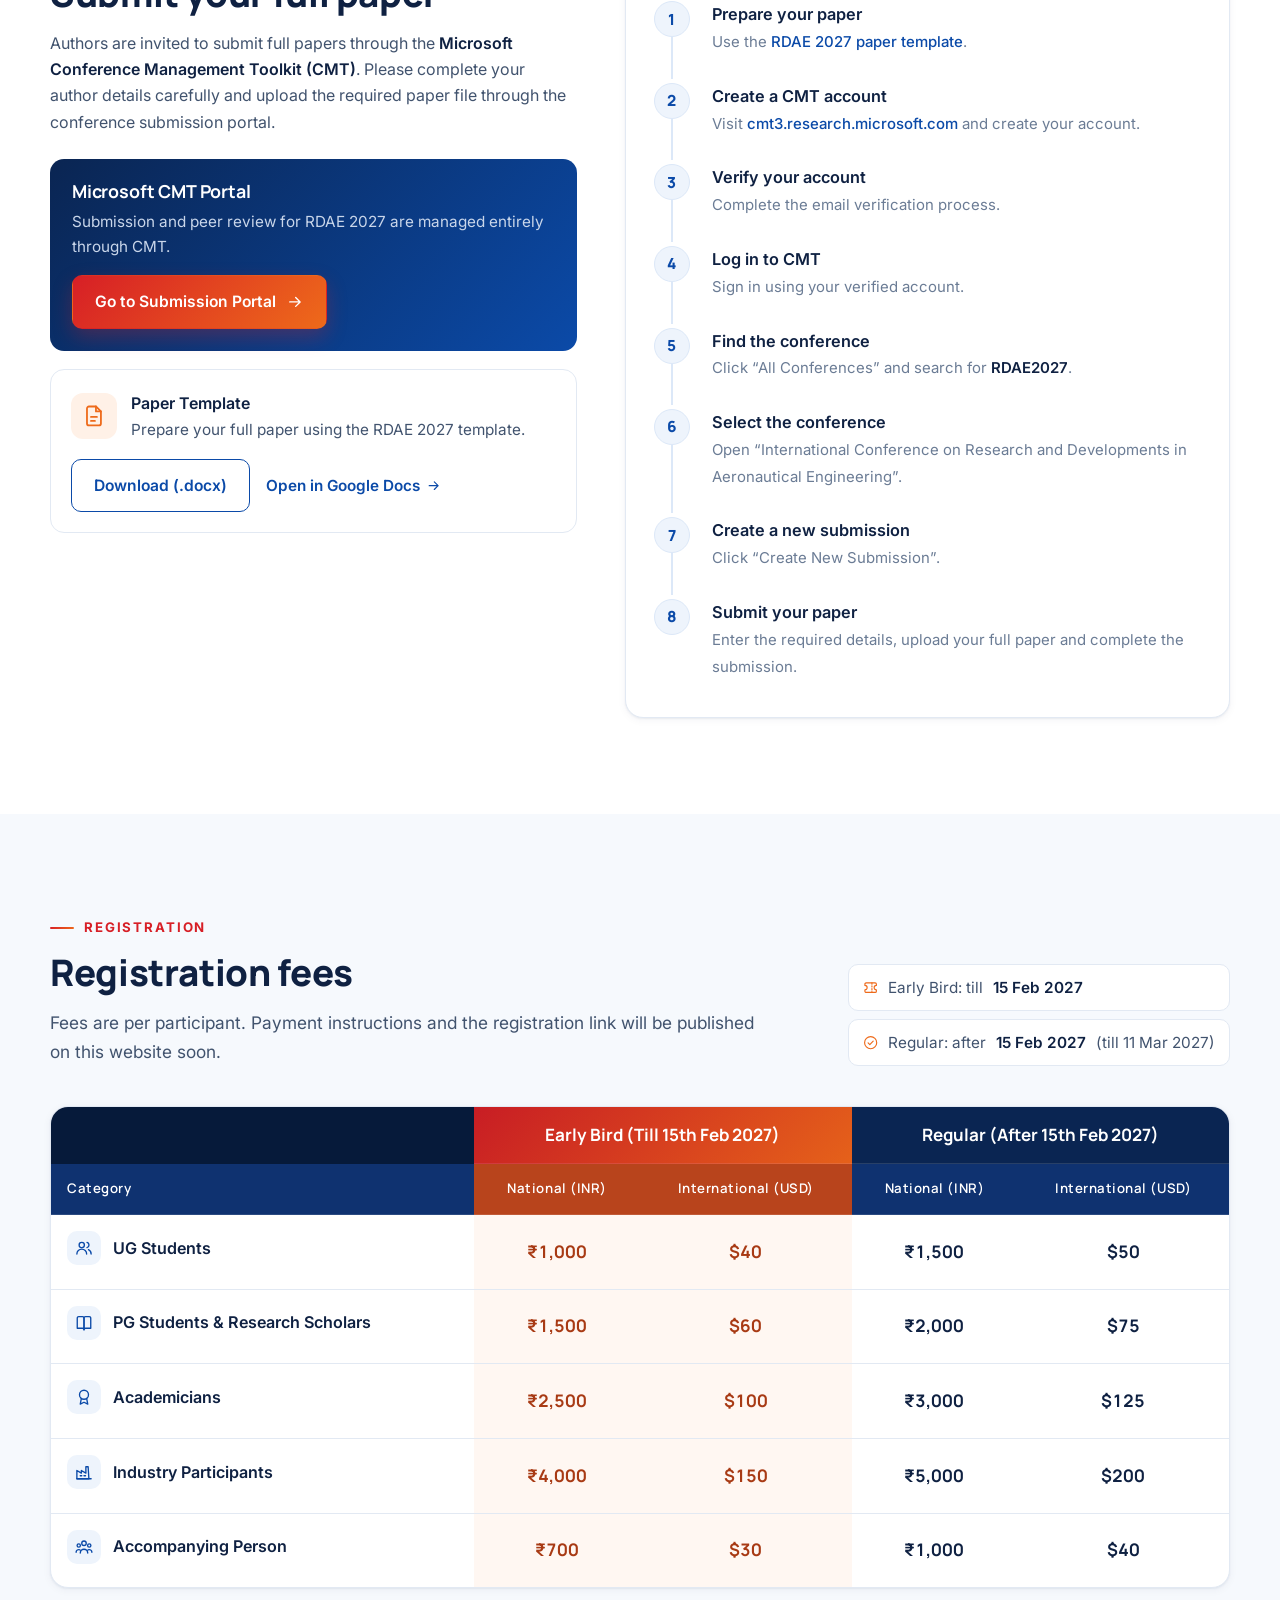
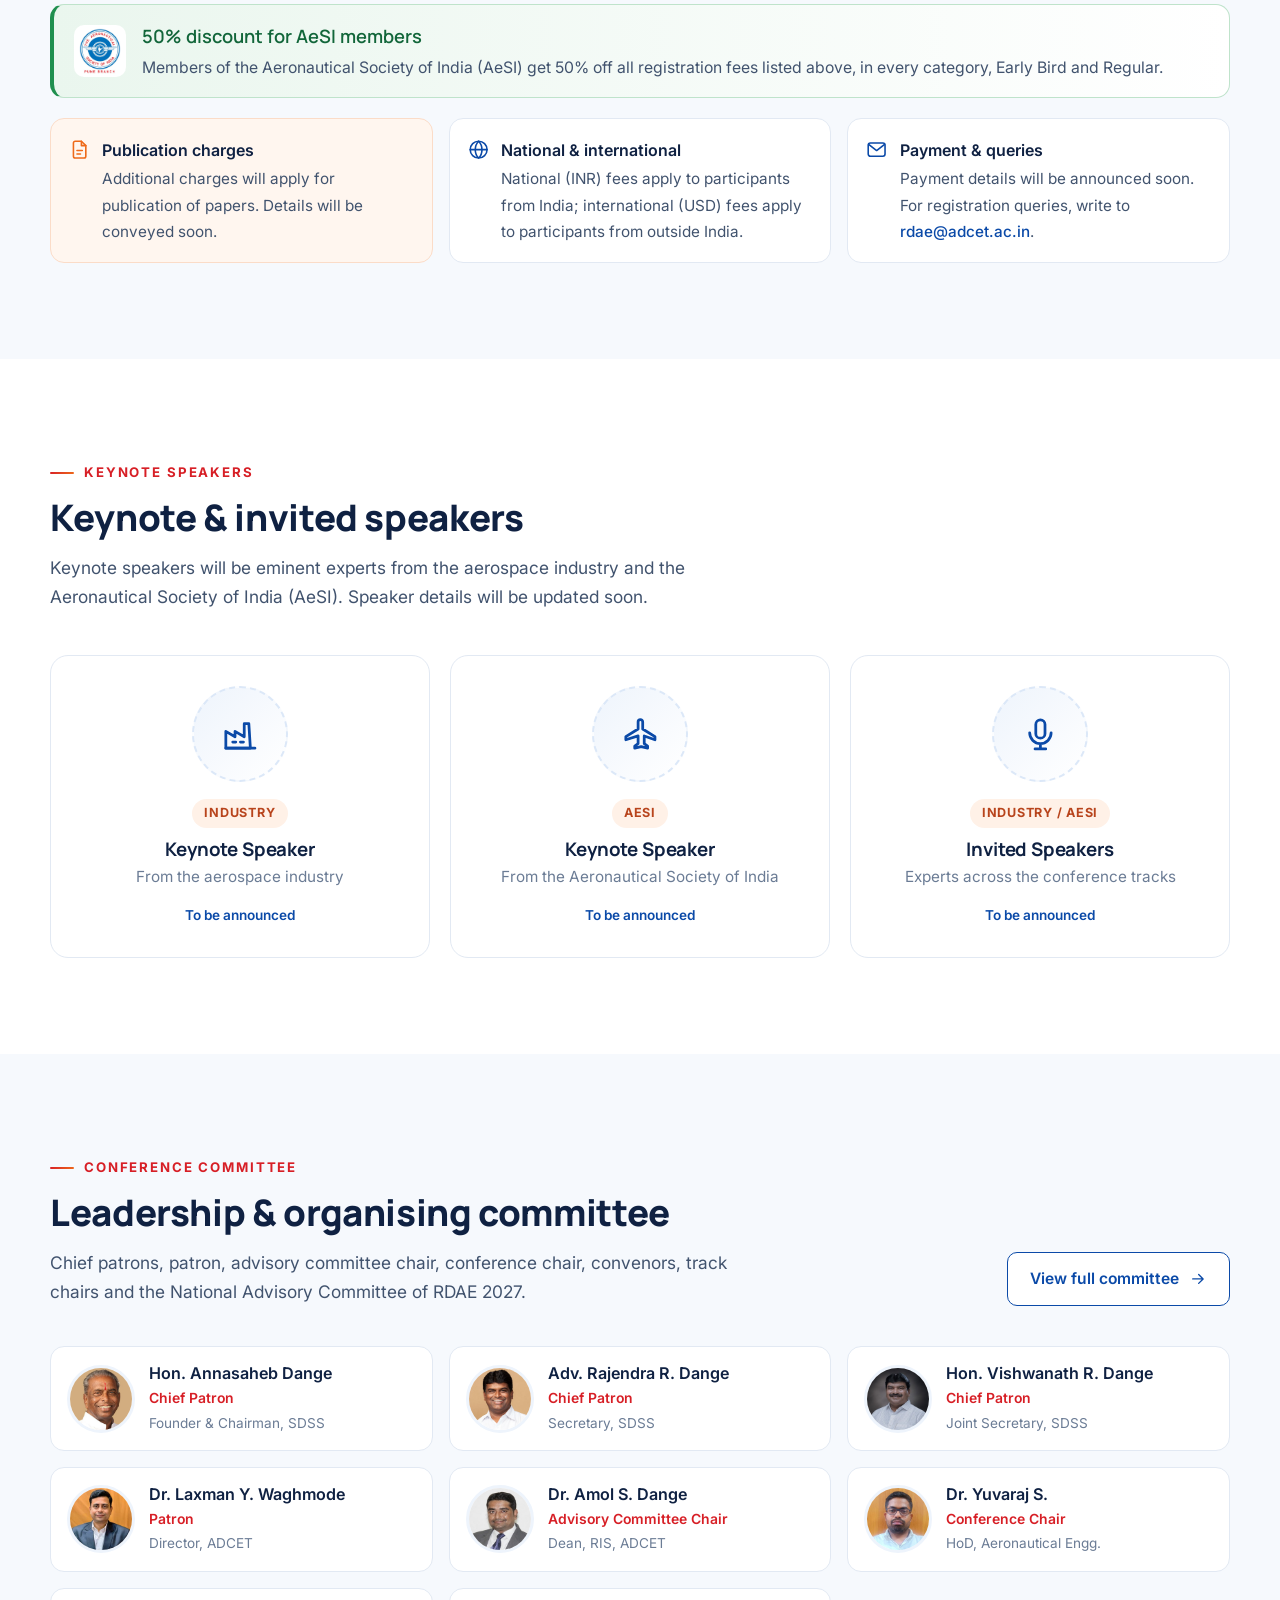
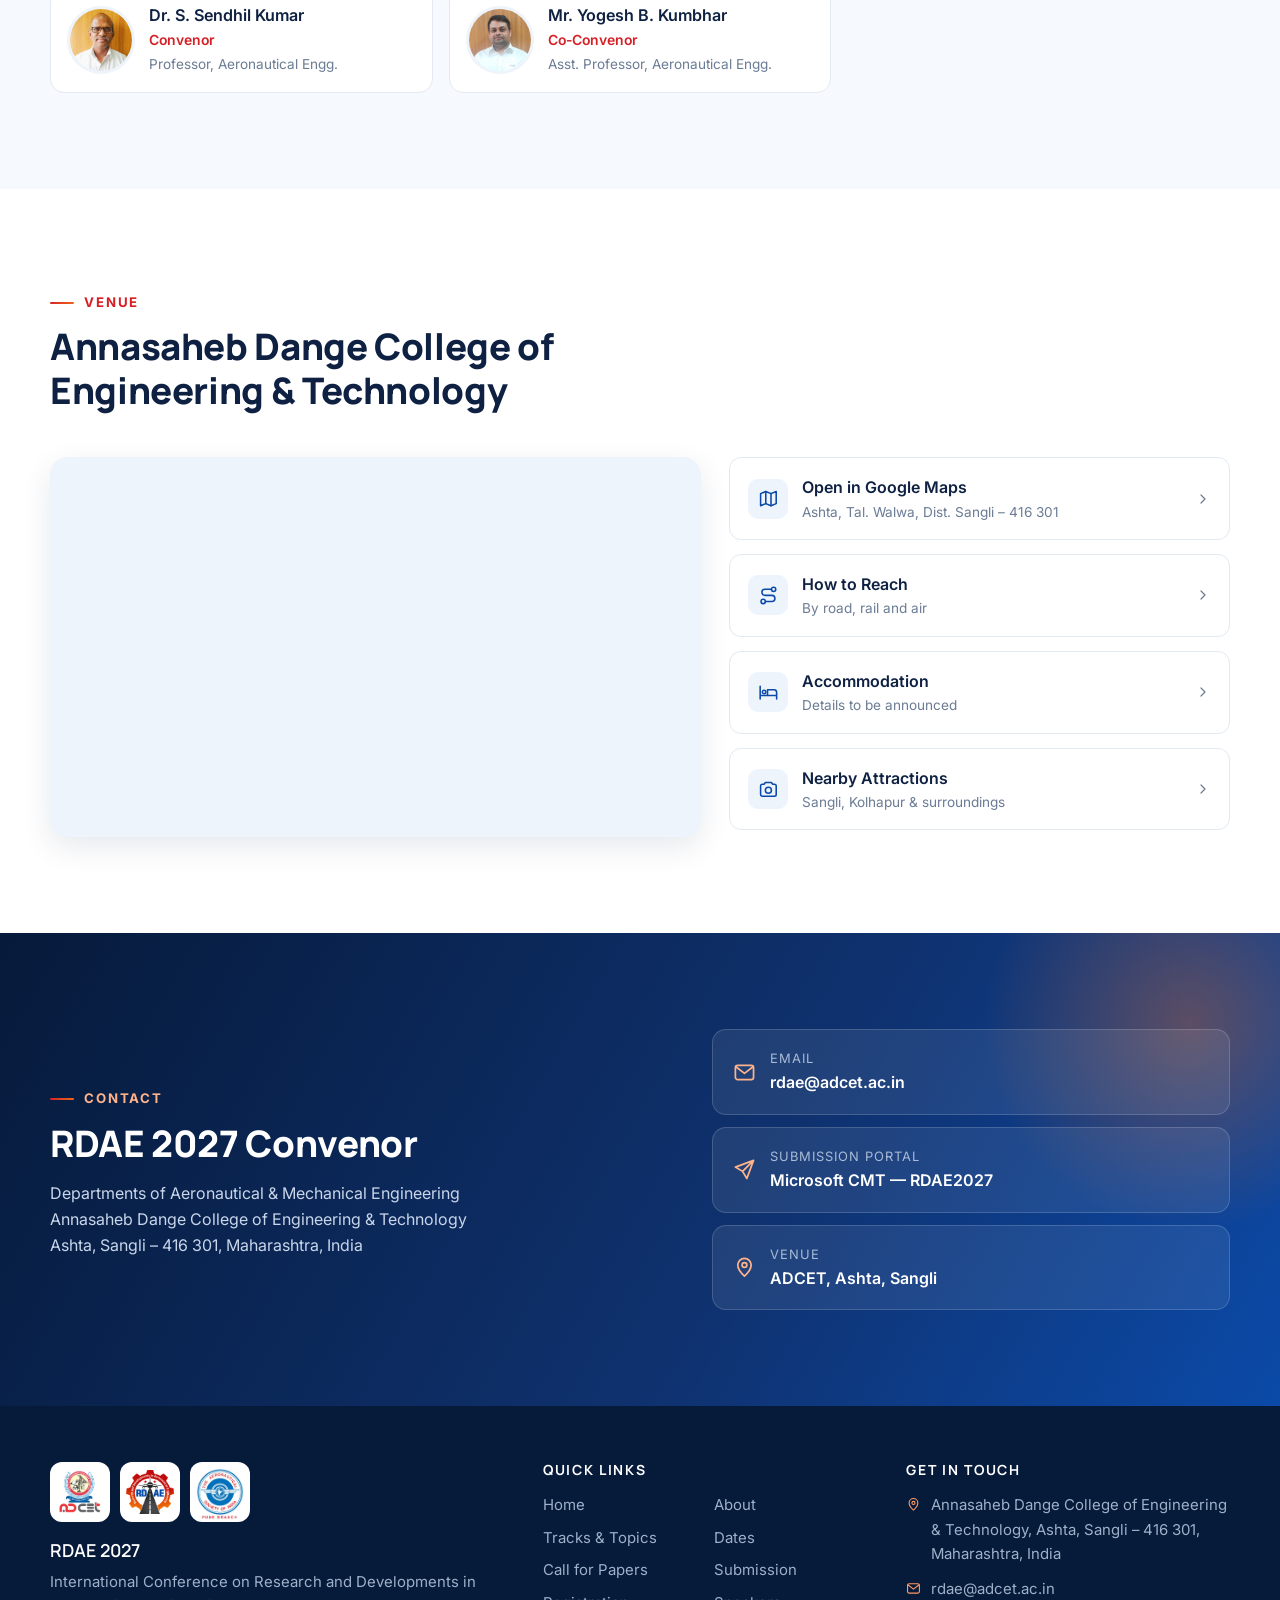
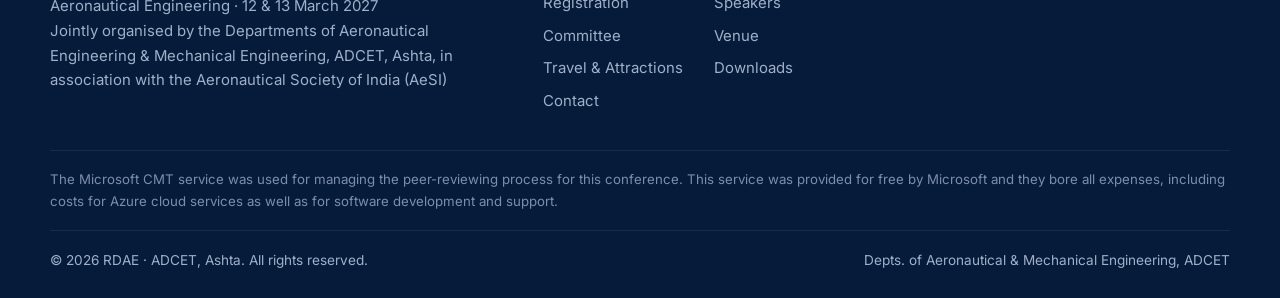
==== commit 2dd82fd3: "Joint organisation by Aero & Mech departments; eight conference tracks - Add 'Jointly organised by t" ====
--- a/index.html
+++ b/index.html
@@ -120,7 +120,8 @@
       <div class="hero-copy">
         <span class="hero-kicker">International Conference · In association with AeSI Pune</span>
         <h1>Research and Developments in <span class="accent">Aeronautical Engineering</span></h1>
-        <p class="hero-lead">Connecting research, innovation and industry for a sustainable aerospace future. Organised by the Department of Aeronautical Engineering, ADCET, in association with the Aeronautical Society of India (AeSI).</p>
+        <p class="hero-joint">Jointly organised by the Departments of Aeronautical Engineering &amp; Mechanical Engineering</p>
+        <p class="hero-lead">Connecting research, innovation and industry for a sustainable aerospace future. Hosted at ADCET, Ashta, in association with the Aeronautical Society of India (AeSI).</p>
         <div class="hero-meta">
           <span class="meta-pill"><svg class="icon"><use href="#i-calendar"/></svg>12 &amp; 13 March 2027</span>
           <span class="meta-pill"><svg class="icon"><use href="#i-pin"/></svg>ADCET, Ashta, Sangli, Maharashtra</span>
@@ -156,7 +157,7 @@
   <div class="stats">
     <div class="container">
       <div class="stats-grid">
-        <div class="stat"><span class="stat-icon"><svg class="icon"><use href="#i-layers"/></svg></span><div><b>6 Tracks</b><span>Across aerospace disciplines</span></div></div>
+        <div class="stat"><span class="stat-icon"><svg class="icon"><use href="#i-layers"/></svg></span><div><b>8 Tracks</b><span>Aeronautical, mechanical &amp; allied disciplines</span></div></div>
         <div class="stat"><span class="stat-icon"><svg class="icon"><use href="#i-globe"/></svg></span><div><b>Hybrid Mode</b><span>Present online or in person</span></div></div>
         <div class="stat"><span class="stat-icon"><svg class="icon"><use href="#i-review"/></svg></span><div><b>Peer Reviewed</b><span>Managed via Microsoft CMT</span></div></div>
         <div class="stat"><span class="stat-icon"><svg class="icon"><use href="#i-clock"/></svg></span><div><b>15 Dec 2026</b><span>Paper Submission Deadline</span></div></div>
@@ -171,7 +172,7 @@
         <span class="eyebrow">About RDAE 2027</span>
         <h2>Research. Innovation. Collaboration.</h2>
         <p>The International Conference on Research and Developments in Aeronautical Engineering (RDAE 2027) brings together researchers, academicians, industry professionals and students to share knowledge, present innovations and discuss emerging trends and challenges in aeronautical engineering.</p>
-        <p>The conference is organised in association with the <b>Aeronautical Society of India (AeSI)</b>.</p>
+        <p>The conference is jointly organised by the <b>Departments of Aeronautical Engineering &amp; Mechanical Engineering</b>, ADCET, in association with the <b>Aeronautical Society of India (AeSI)</b>.</p>
         <p>RDAE 2027 provides a platform for collaboration and exchange of ideas to accelerate research, foster innovation and contribute to a sustainable aerospace future.</p>
         <div class="value-grid">
           <div class="value"><span class="value-icon"><svg class="icon"><use href="#i-users"/></svg></span><div><h3>Researchers</h3><p>Share ideas and the latest research</p></div></div>
@@ -184,7 +185,7 @@
         <img src="assets/adcet-campus.jpg" alt="Annasaheb Dange College of Engineering and Technology campus, Ashta" loading="lazy">
         <div class="about-badge">
           <img src="assets/adcet-logo.png" alt="">
-          <div><b>Hosted at ADCET</b><span>Department of Aeronautical Engineering</span></div>
+          <div><b>Hosted at ADCET</b><span>Depts. of Aeronautical &amp; Mechanical Engineering</span></div>
         </div>
       </div>
     </div>
@@ -197,7 +198,7 @@
         <div class="section-head">
           <span class="eyebrow">Conference Tracks</span>
           <h2>Diverse tracks. A common vision for the future.</h2>
-          <p>Six tracks spanning the breadth of aeronautical and aerospace engineering. Relevant topics beyond the listed ones are also welcome.</p>
+          <p>Eight tracks spanning aeronautical, mechanical and allied engineering. Relevant topics beyond the listed ones are also welcome.</p>
         </div>
         <a class="btn btn-outline" href="tracks.html">View all topics <svg class="icon icon-arrow"><use href="#i-arrow"/></svg></a>
       </div>
@@ -205,39 +206,51 @@
       <div class="track-grid">
         <article class="track-card reveal">
           <div class="track-top"><span class="track-icon"><svg class="icon"><use href="#i-wind"/></svg></span><span class="track-no">01</span></div>
-          <h3>Aerodynamics, Fluid Mechanics &amp; CFD</h3>
-          <p>Flow physics, aerodynamic design, experimental methods and computational modelling.</p>
+          <h3>Aerodynamics, Fluid Mechanics, CFD &amp; Thermal Engineering</h3>
+          <p>Flow physics, aerodynamic design, CFD, heat transfer and thermal engineering.</p>
           <a class="track-link stretched" href="tracks.html#track-1">Explore topics <svg class="icon"><use href="#i-arrow"/></svg></a>
         </article>
         <article class="track-card reveal">
           <div class="track-top"><span class="track-icon"><svg class="icon"><use href="#i-truss"/></svg></span><span class="track-no">02</span></div>
-          <h3>Structures</h3>
-          <p>Analysis, design, dynamics and integrity of aircraft and spacecraft structures.</p>
+          <h3>Aerospace Structures, Design &amp; Computational Mechanics</h3>
+          <p>Structural analysis, machine design, FEA, dynamics, fatigue and structural integrity.</p>
           <a class="track-link stretched" href="tracks.html#track-2">Explore topics <svg class="icon"><use href="#i-arrow"/></svg></a>
         </article>
         <article class="track-card reveal">
           <div class="track-top"><span class="track-icon"><svg class="icon"><use href="#i-layers"/></svg></span><span class="track-no">03</span></div>
-          <h3>Composites &amp; Advanced Materials</h3>
-          <p>Material development, processing, additive manufacturing and characterization.</p>
+          <h3>Advanced Materials, Composites &amp; Surface Engineering</h3>
+          <p>Composites, nanomaterials, alloys, characterisation, coatings and tribology.</p>
           <a class="track-link stretched" href="tracks.html#track-3">Explore topics <svg class="icon"><use href="#i-arrow"/></svg></a>
         </article>
         <article class="track-card reveal">
           <div class="track-top"><span class="track-icon"><svg class="icon"><use href="#i-flame"/></svg></span><span class="track-no">04</span></div>
-          <h3>Aerospace Propulsion &amp; Power Systems</h3>
-          <p>Gas turbines, rockets, combustion, electric and hydrogen propulsion, onboard power.</p>
+          <h3>Aerospace Propulsion, Energy &amp; Power Systems</h3>
+          <p>Gas turbines, rockets, electric and hydrogen propulsion, renewable energy and RAC.</p>
           <a class="track-link stretched" href="tracks.html#track-4">Explore topics <svg class="icon"><use href="#i-arrow"/></svg></a>
         </article>
         <article class="track-card reveal">
           <div class="track-top"><span class="track-icon"><svg class="icon"><use href="#i-drone"/></svg></span><span class="track-no">05</span></div>
-          <h3>UAVs &amp; Autonomous Aerial Systems</h3>
-          <p>Design, guidance, navigation, control and applications of unmanned aircraft.</p>
+          <h3>UAVs, Robotics, Mechatronics &amp; Autonomous Systems</h3>
+          <p>UAV design and GNC, robotics, mechatronics, IoT and industrial automation.</p>
           <a class="track-link stretched" href="tracks.html#track-5">Explore topics <svg class="icon"><use href="#i-arrow"/></svg></a>
         </article>
         <article class="track-card reveal">
           <div class="track-top"><span class="track-icon"><svg class="icon"><use href="#i-cpu"/></svg></span><span class="track-no">06</span></div>
-          <h3>AI/ML &amp; Intelligent Aerospace Systems</h3>
-          <p>Data-driven design, digital twins, predictive maintenance and intelligent autonomy.</p>
+          <h3>Artificial Intelligence, Machine Learning &amp; Digital Engineering</h3>
+          <p>Machine learning, digital twins, predictive maintenance and intelligent systems.</p>
           <a class="track-link stretched" href="tracks.html#track-6">Explore topics <svg class="icon"><use href="#i-arrow"/></svg></a>
+        </article>
+        <article class="track-card reveal">
+          <div class="track-top"><span class="track-icon"><svg class="icon"><use href="#i-factory"/></svg></span><span class="track-no">07</span></div>
+          <h3>Advanced Manufacturing, Production &amp; Industrial Engineering</h3>
+          <p>Advanced and additive manufacturing, welding, production, quality and Industry 4.0.</p>
+          <a class="track-link stretched" href="tracks.html#track-7">Explore topics <svg class="icon"><use href="#i-arrow"/></svg></a>
+        </article>
+        <article class="track-card reveal">
+          <div class="track-top"><span class="track-icon"><svg class="icon"><use href="#i-car"/></svg></span><span class="track-no">08</span></div>
+          <h3>Automotive, Transportation, Agricultural &amp; Emerging Engineering Technologies</h3>
+          <p>Electric and hybrid vehicles, transportation, agricultural machinery and biomedical.</p>
+          <a class="track-link stretched" href="tracks.html#track-8">Explore topics <svg class="icon"><use href="#i-arrow"/></svg></a>
         </article>
       </div>
     </div>
@@ -295,7 +308,7 @@
           <li><a href="tracks.html#track-5"><span class="num">05</span>UAVs &amp; Autonomous Aerial Systems<svg class="icon icon-arrow"><use href="#i-chevron"/></svg></a></li>
           <li><a href="tracks.html#track-6"><span class="num">06</span>AI/ML &amp; Intelligent Aerospace Systems<svg class="icon icon-arrow"><use href="#i-chevron"/></svg></a></li>
         </ul>
-        <div class="topics-foot"><svg class="icon"><use href="#i-info"/></svg><span>Papers on relevant topics not explicitly listed, and in allied areas of aeronautical engineering, are also accepted.</span></div>
+        <div class="topics-foot"><svg class="icon"><use href="#i-info"/></svg><span>Papers on relevant topics not explicitly listed, and in allied areas of aeronautical and mechanical engineering, are also accepted.</span></div>
       </div>
     </div>
   </section>
@@ -450,7 +463,7 @@
       <div class="reveal">
         <span class="eyebrow">Contact</span>
         <h2>RDAE 2027 Convenor</h2>
-        <p>Department of Aeronautical Engineering<br>Annasaheb Dange College of Engineering &amp; Technology<br>Ashta, Sangli – 416 301, Maharashtra, India</p>
+        <p>Departments of Aeronautical &amp; Mechanical Engineering<br>Annasaheb Dange College of Engineering &amp; Technology<br>Ashta, Sangli – 416 301, Maharashtra, India</p>
       </div>
       <div class="contact-cards reveal">
         <a class="contact-card" href="mailto:rdae@adcet.ac.in"><svg class="icon"><use href="#i-mail"/></svg><span><small>Email</small><b>rdae@adcet.ac.in</b></span></a>
@@ -465,7 +478,7 @@
   <div class="container footer-top">
     <div class="footer-brand">
       <div class="footer-logos"><span><img src="assets/adcet-logo.png" alt="ADCET logo"></span><span><img src="assets/rdae-logo.png" alt="RDAE 2027 logo"></span><span><img src="assets/aesi-logo.jpg" alt="AeSI Pune Branch logo"></span></div>
-      <div><strong>RDAE 2027</strong>International Conference on Research and Developments in Aeronautical Engineering · 12 &amp; 13 March 2027<br>Organised by the Department of Aeronautical Engineering, ADCET, Ashta, in association with the Aeronautical Society of India (AeSI)</div>
+      <div><strong>RDAE 2027</strong>International Conference on Research and Developments in Aeronautical Engineering · 12 &amp; 13 March 2027<br>Jointly organised by the Departments of Aeronautical Engineering &amp; Mechanical Engineering, ADCET, Ashta, in association with the Aeronautical Society of India (AeSI)</div>
     </div>
     <div>
       <h4>Quick links</h4>
@@ -482,7 +495,7 @@
   <div class="container cmt-note">The Microsoft CMT service was used for managing the peer-reviewing process for this conference. This service was provided for free by Microsoft and they bore all expenses, including costs for Azure cloud services as well as for software development and support.</div>
   <div class="container footer-bottom">
     <span>© 2026 RDAE · ADCET, Ashta. All rights reserved.</span>
-    <span>Department of Aeronautical Engineering, ADCET</span>
+    <span>Depts. of Aeronautical &amp; Mechanical Engineering, ADCET</span>
   </div>
 </footer>
 
--- a/styles.css
+++ b/styles.css
@@ -85,6 +85,7 @@
 .hero-kicker{display:inline-flex;align-items:center;gap:10px;font-size:.8rem;font-weight:600;letter-spacing:.14em;text-transform:uppercase;color:#ffd2b8;margin-bottom:18px}
 .hero-kicker::before{content:"";width:28px;height:2px;background:var(--grad-brand);border-radius:2px}
 .hero h1{color:#fff;font-size:clamp(2rem,4.6vw,3.25rem);font-weight:800;line-height:1.08;letter-spacing:-.025em;margin-bottom:18px}
+.hero-joint{font-size:.92rem;font-weight:500;color:#ffd2b8;letter-spacing:.01em;margin:-8px 0 16px}
 .hero h1 .accent{background:linear-gradient(90deg,#ff7a45,#ffb070);-webkit-background-clip:text;background-clip:text;color:transparent}
 .hero-lead{font-size:1.08rem;color:#c9d6ea;max-width:560px;margin-bottom:28px}
 .hero-meta{display:flex;flex-wrap:wrap;gap:12px;margin-bottom:32px}
@@ -140,7 +141,7 @@
 .value p{font-size:.85rem;color:var(--muted)}
 
 /* Tracks (home) */
-.track-grid{display:grid;grid-template-columns:repeat(3,1fr);gap:20px}
+.track-grid{display:grid;grid-template-columns:repeat(4,1fr);gap:20px}
 .track-card{position:relative;display:flex;flex-direction:column;background:#fff;border:1px solid var(--line);border-radius:var(--radius);padding:26px;transition:transform .25s,box-shadow .25s,border-color .25s;overflow:hidden}
 .track-card::before{content:"";position:absolute;inset:0 0 auto 0;height:3px;background:var(--grad-brand);transform:scaleX(0);transform-origin:left;transition:transform .35s}
 .track-card:hover{transform:translateY(-4px);box-shadow:var(--shadow);border-color:transparent}
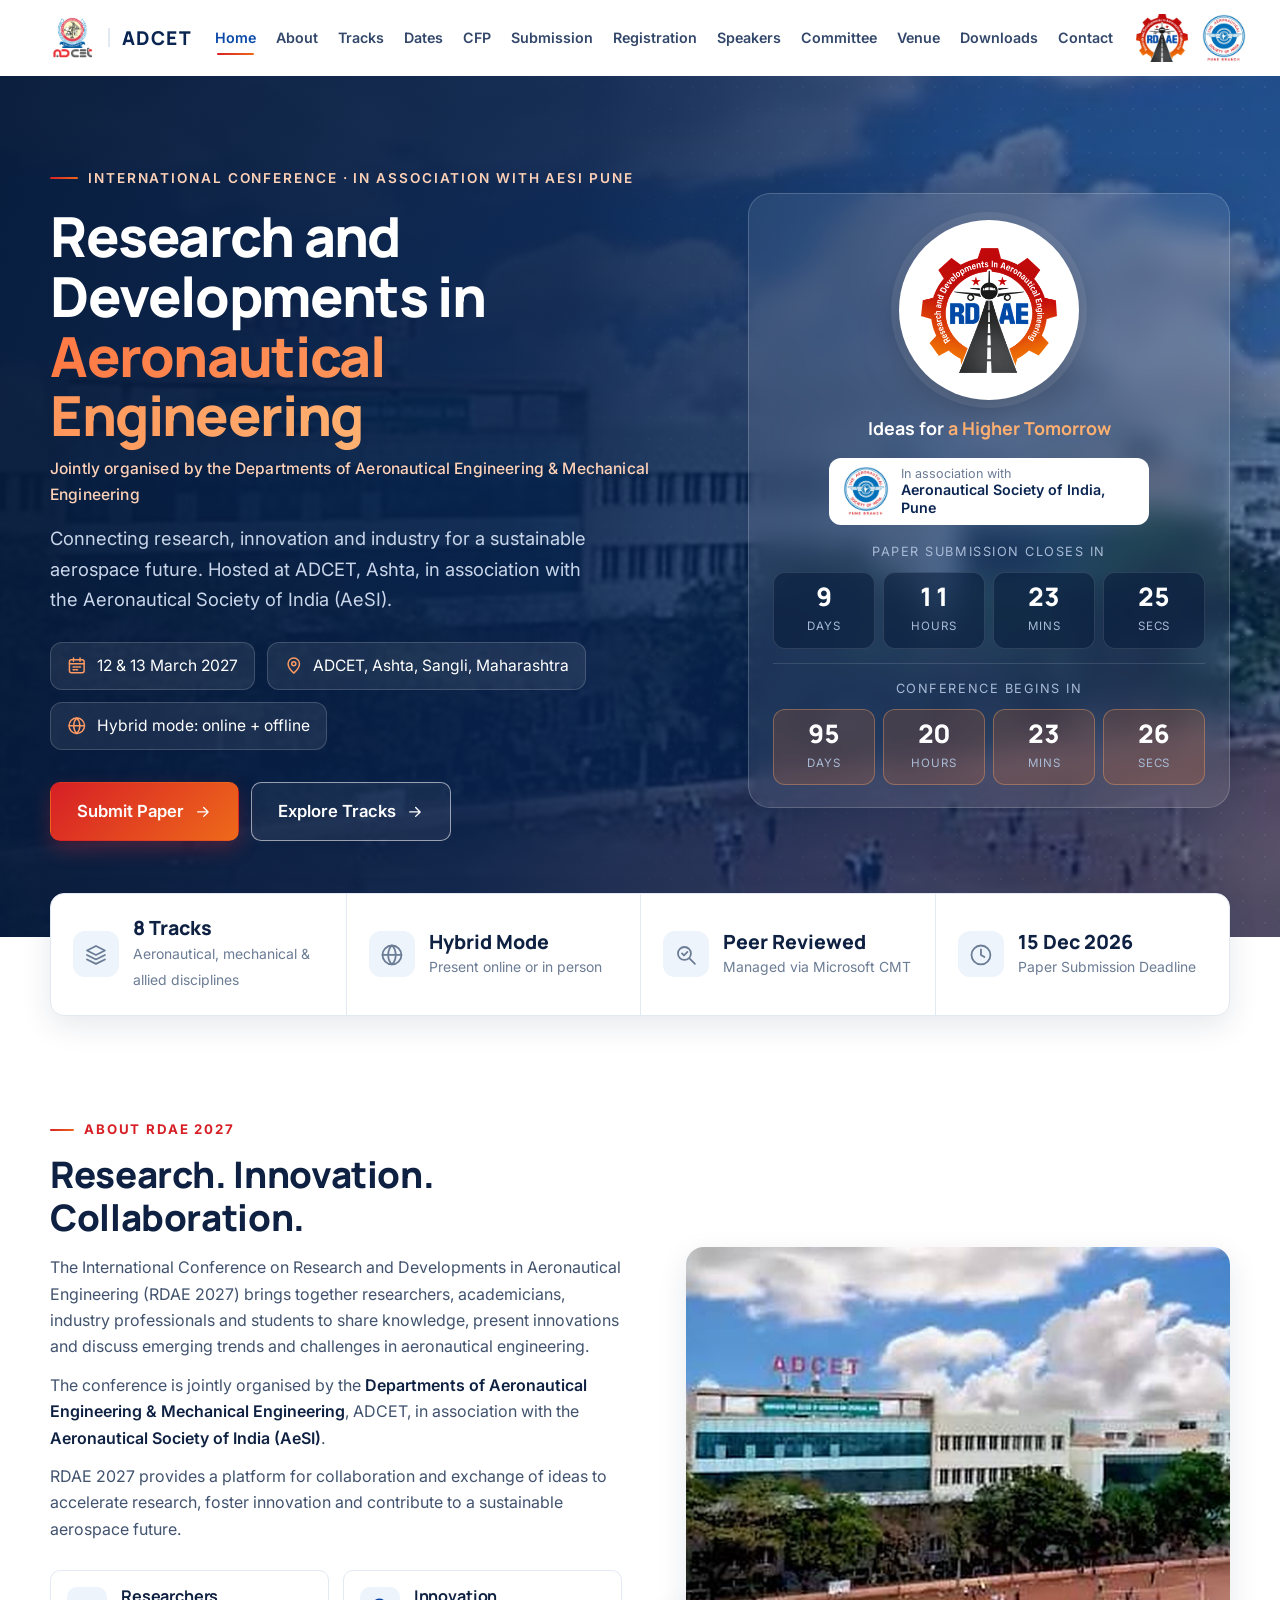
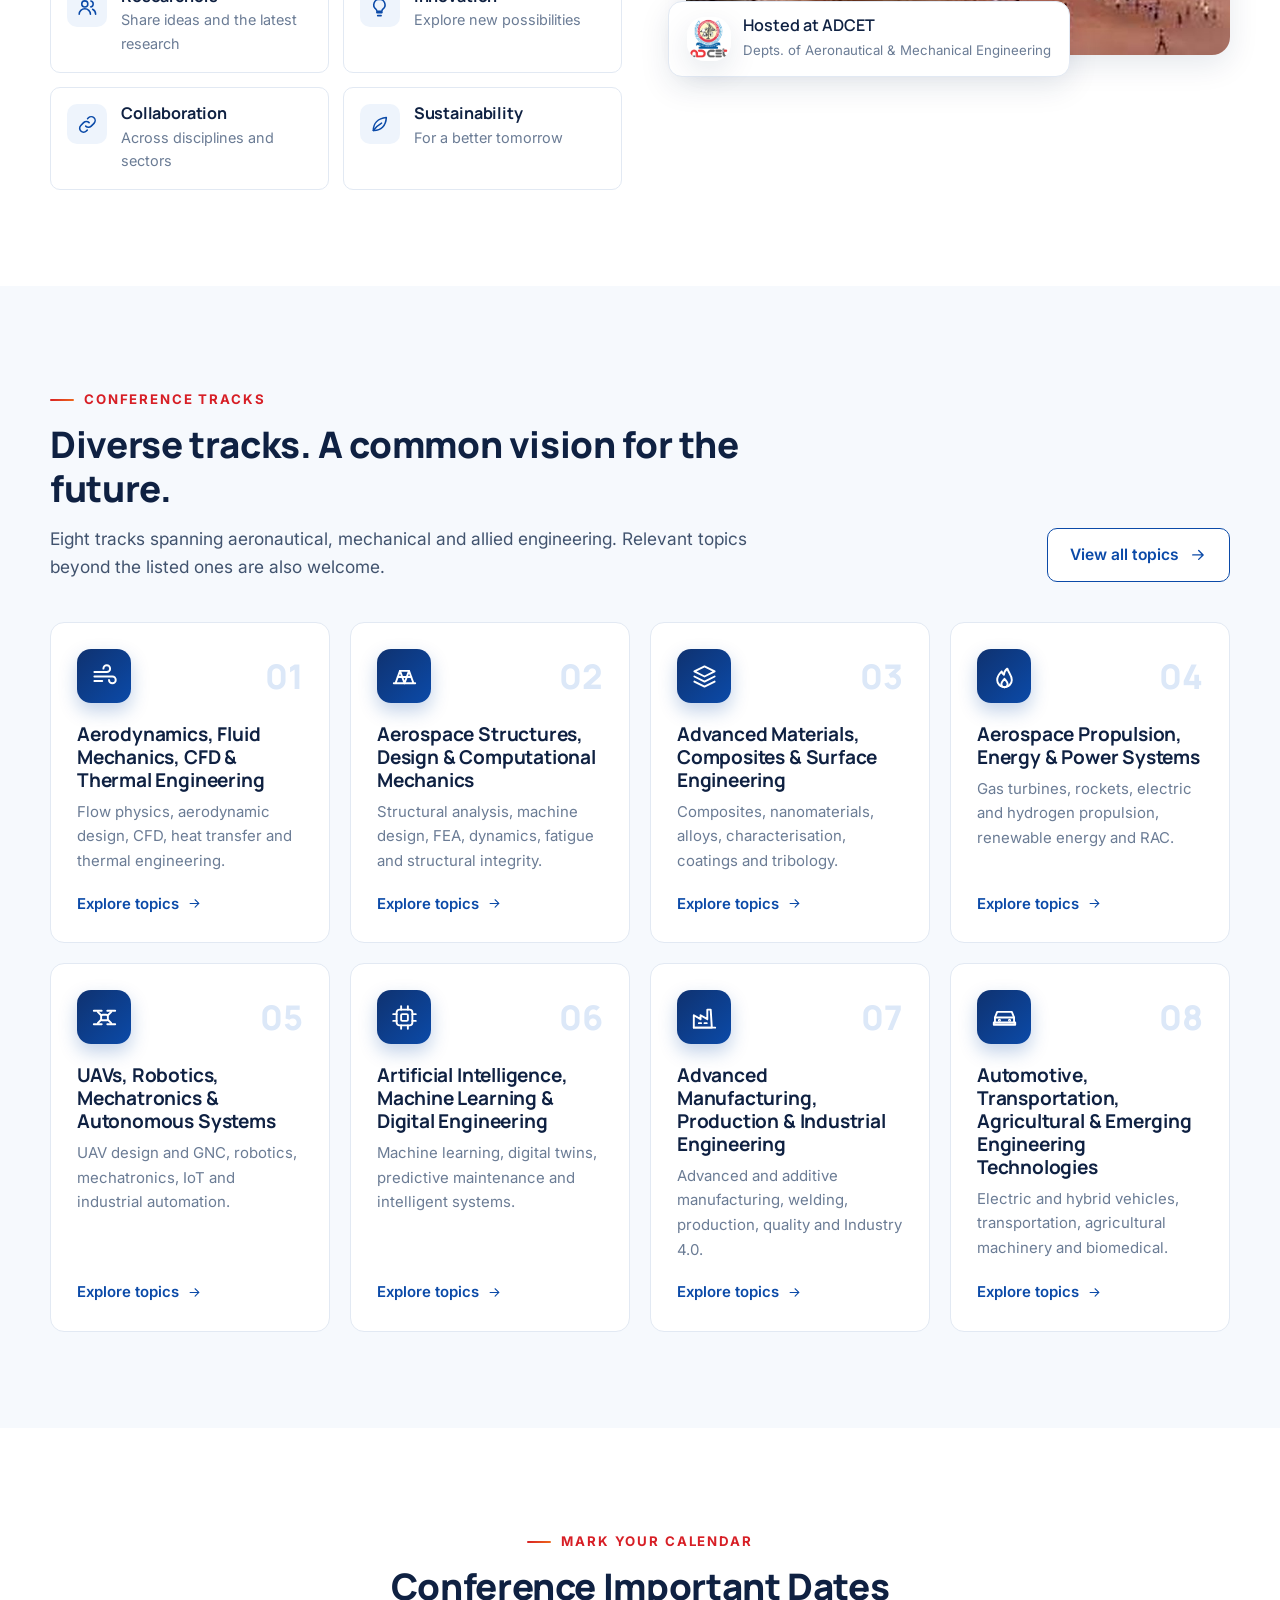
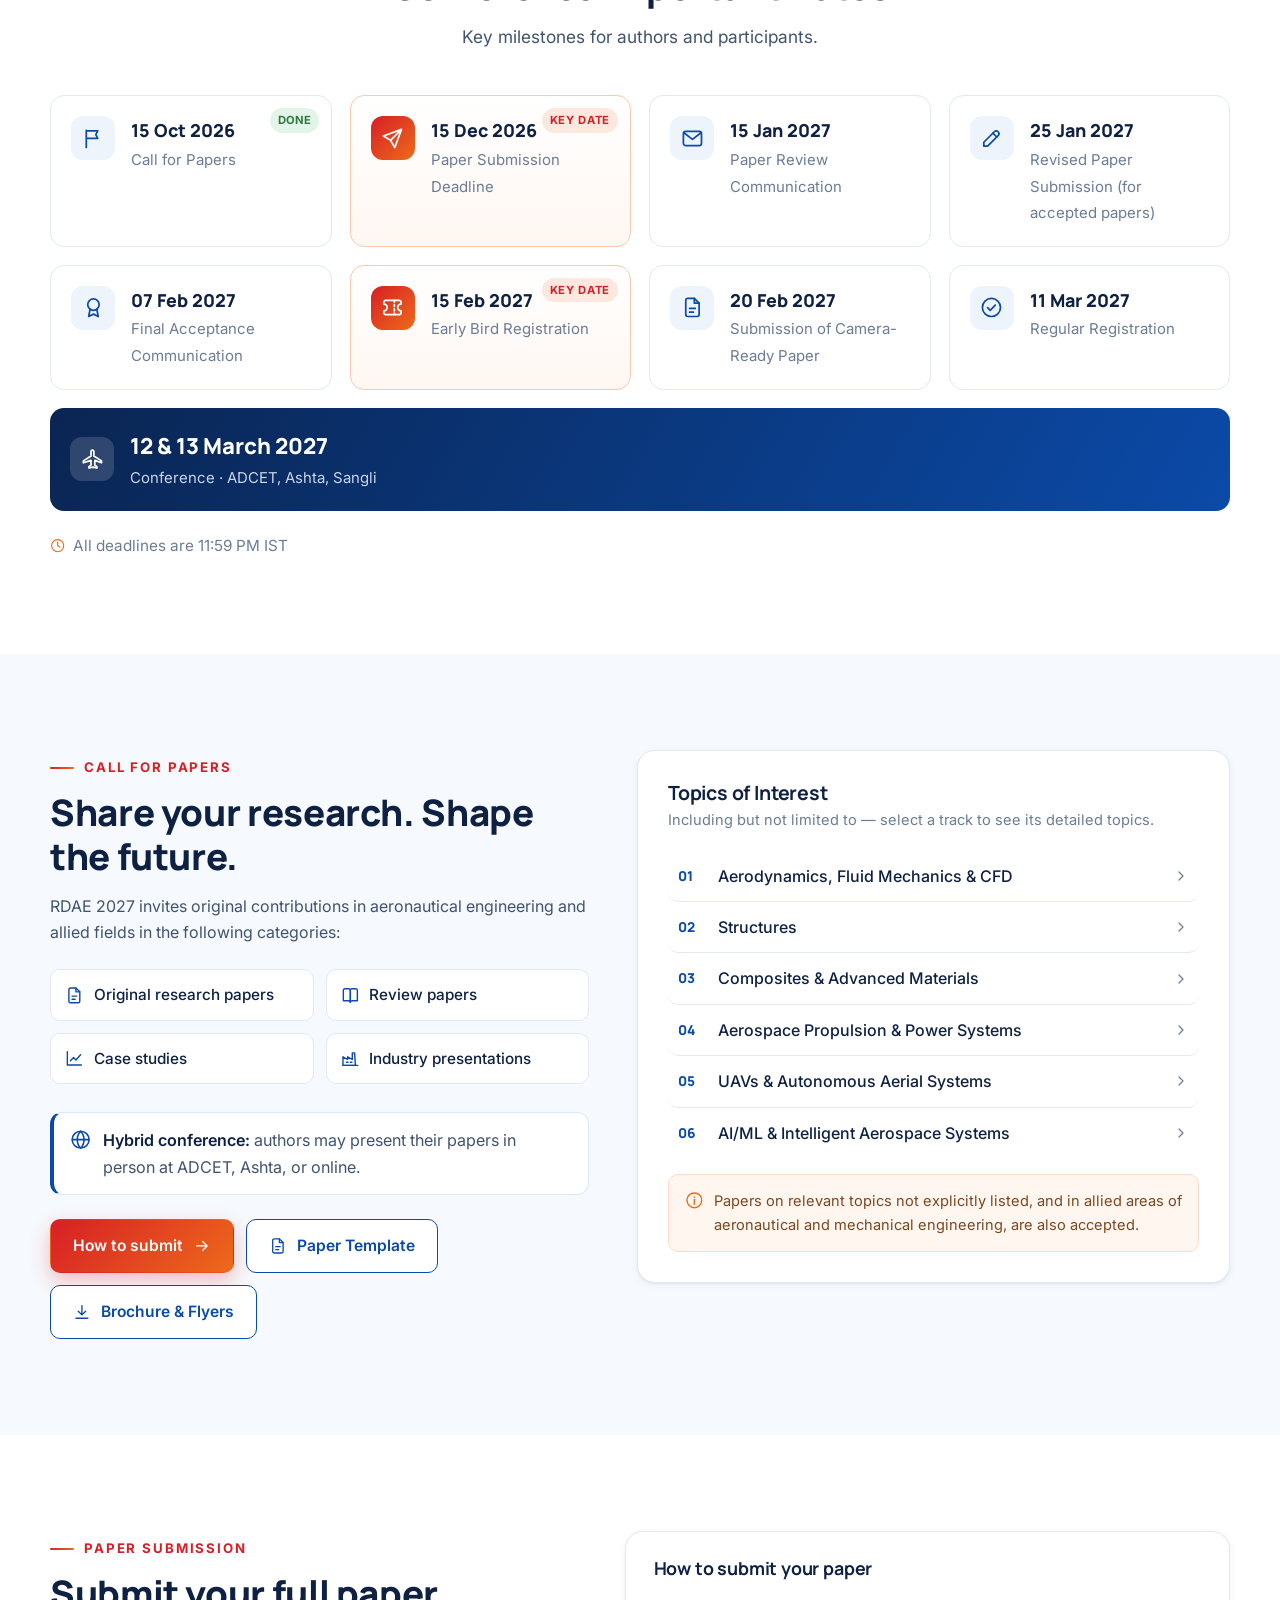
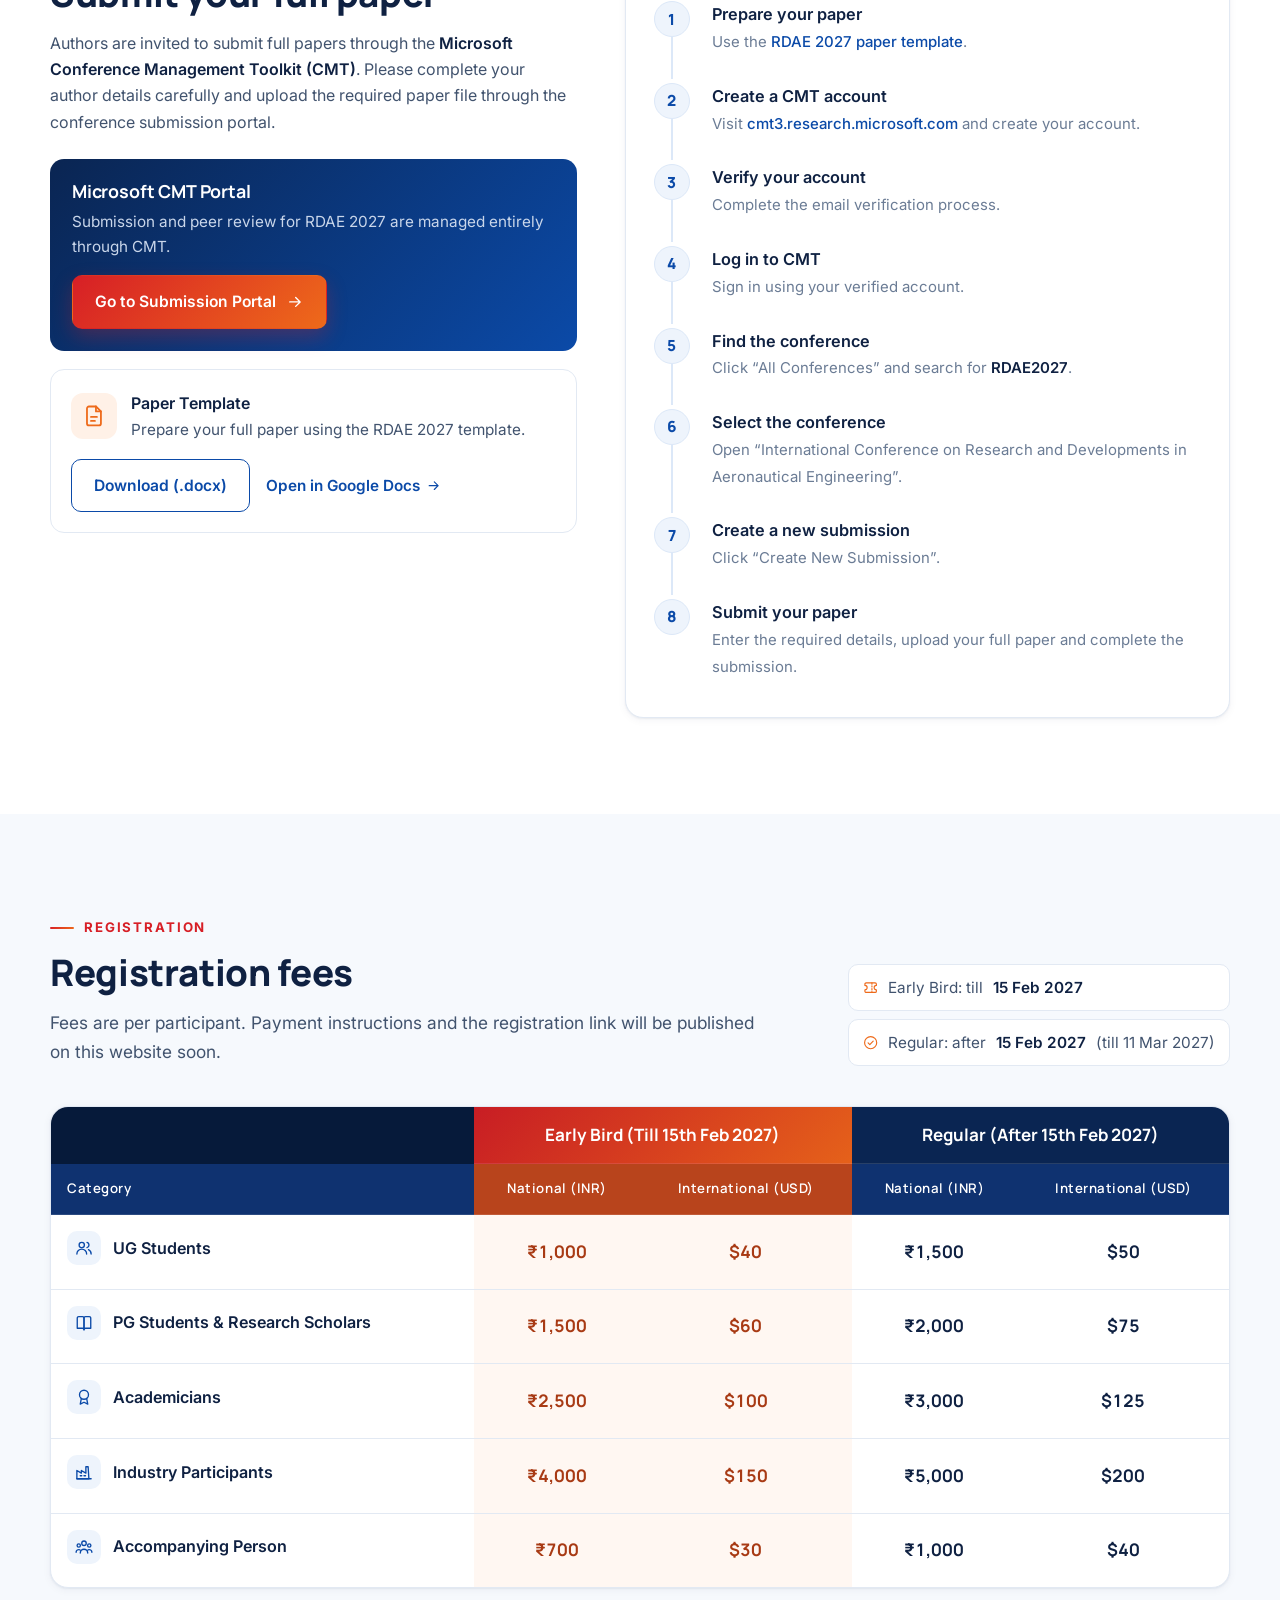
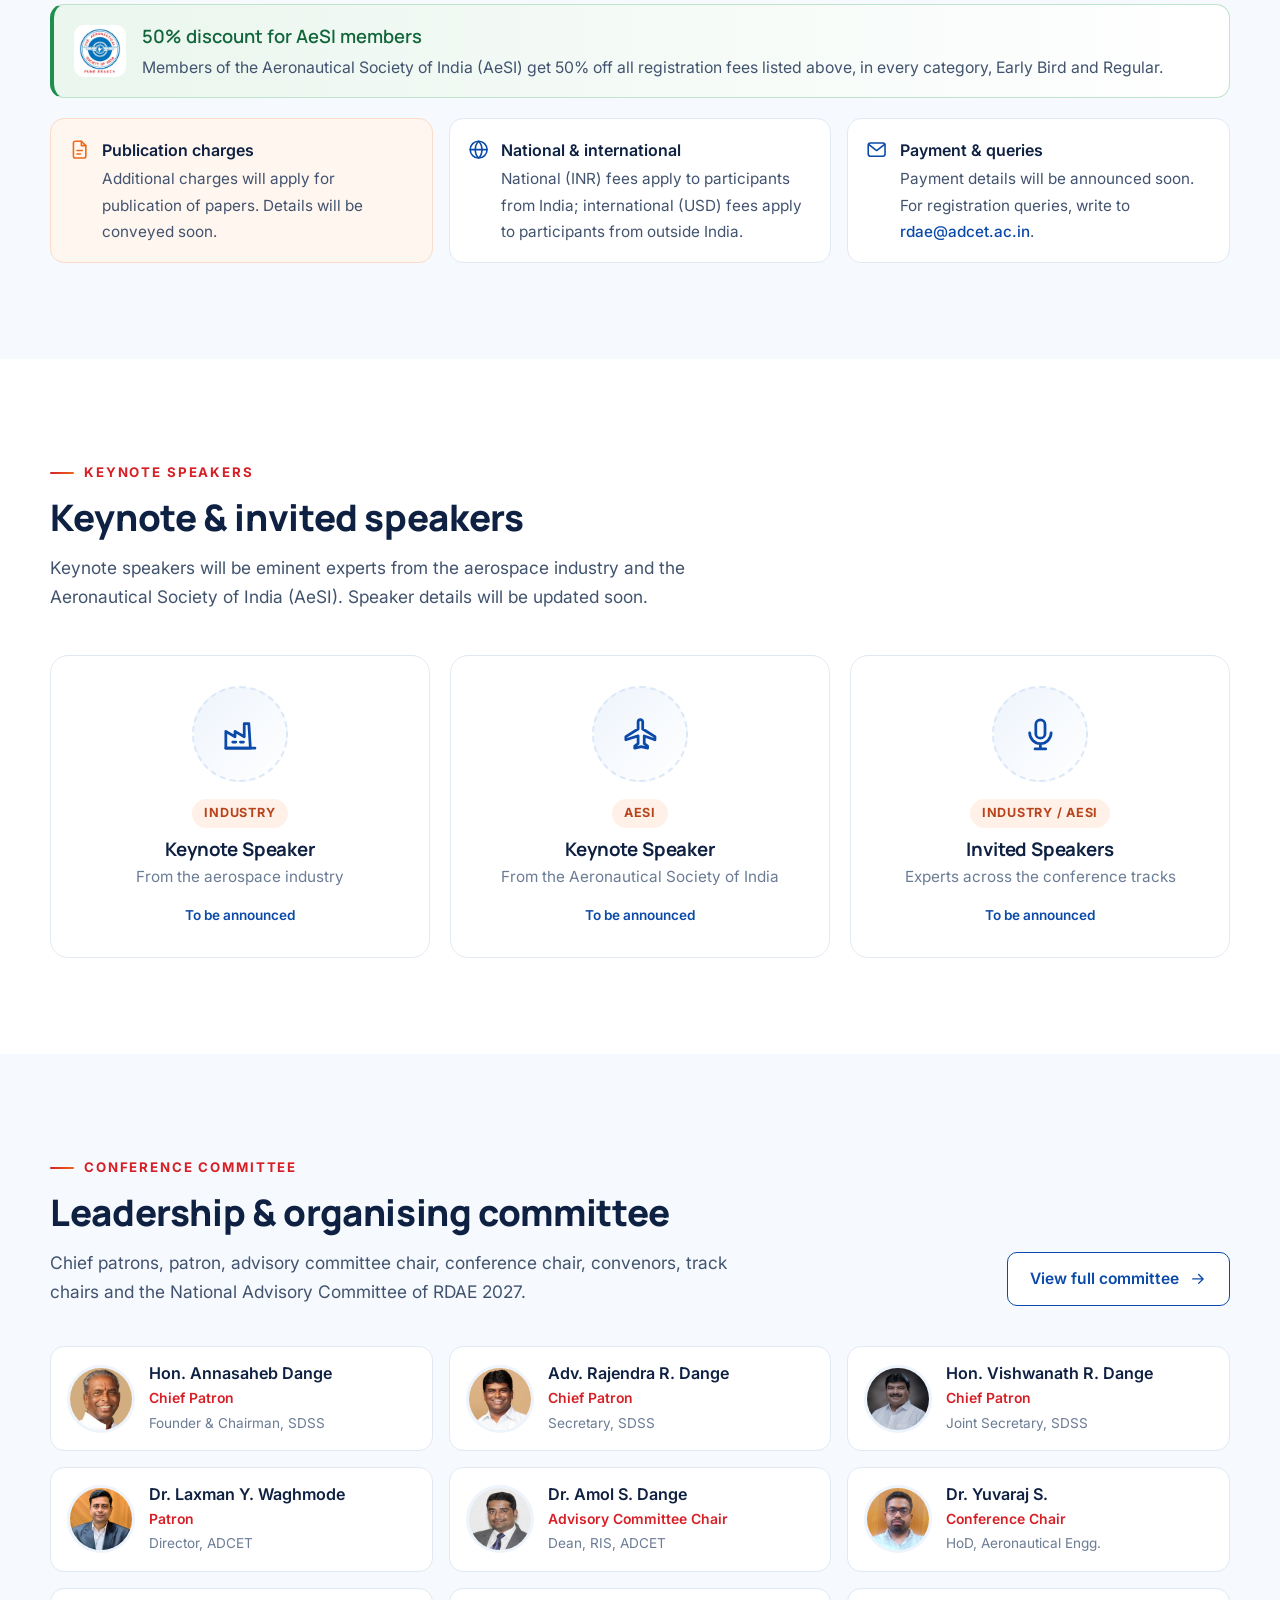
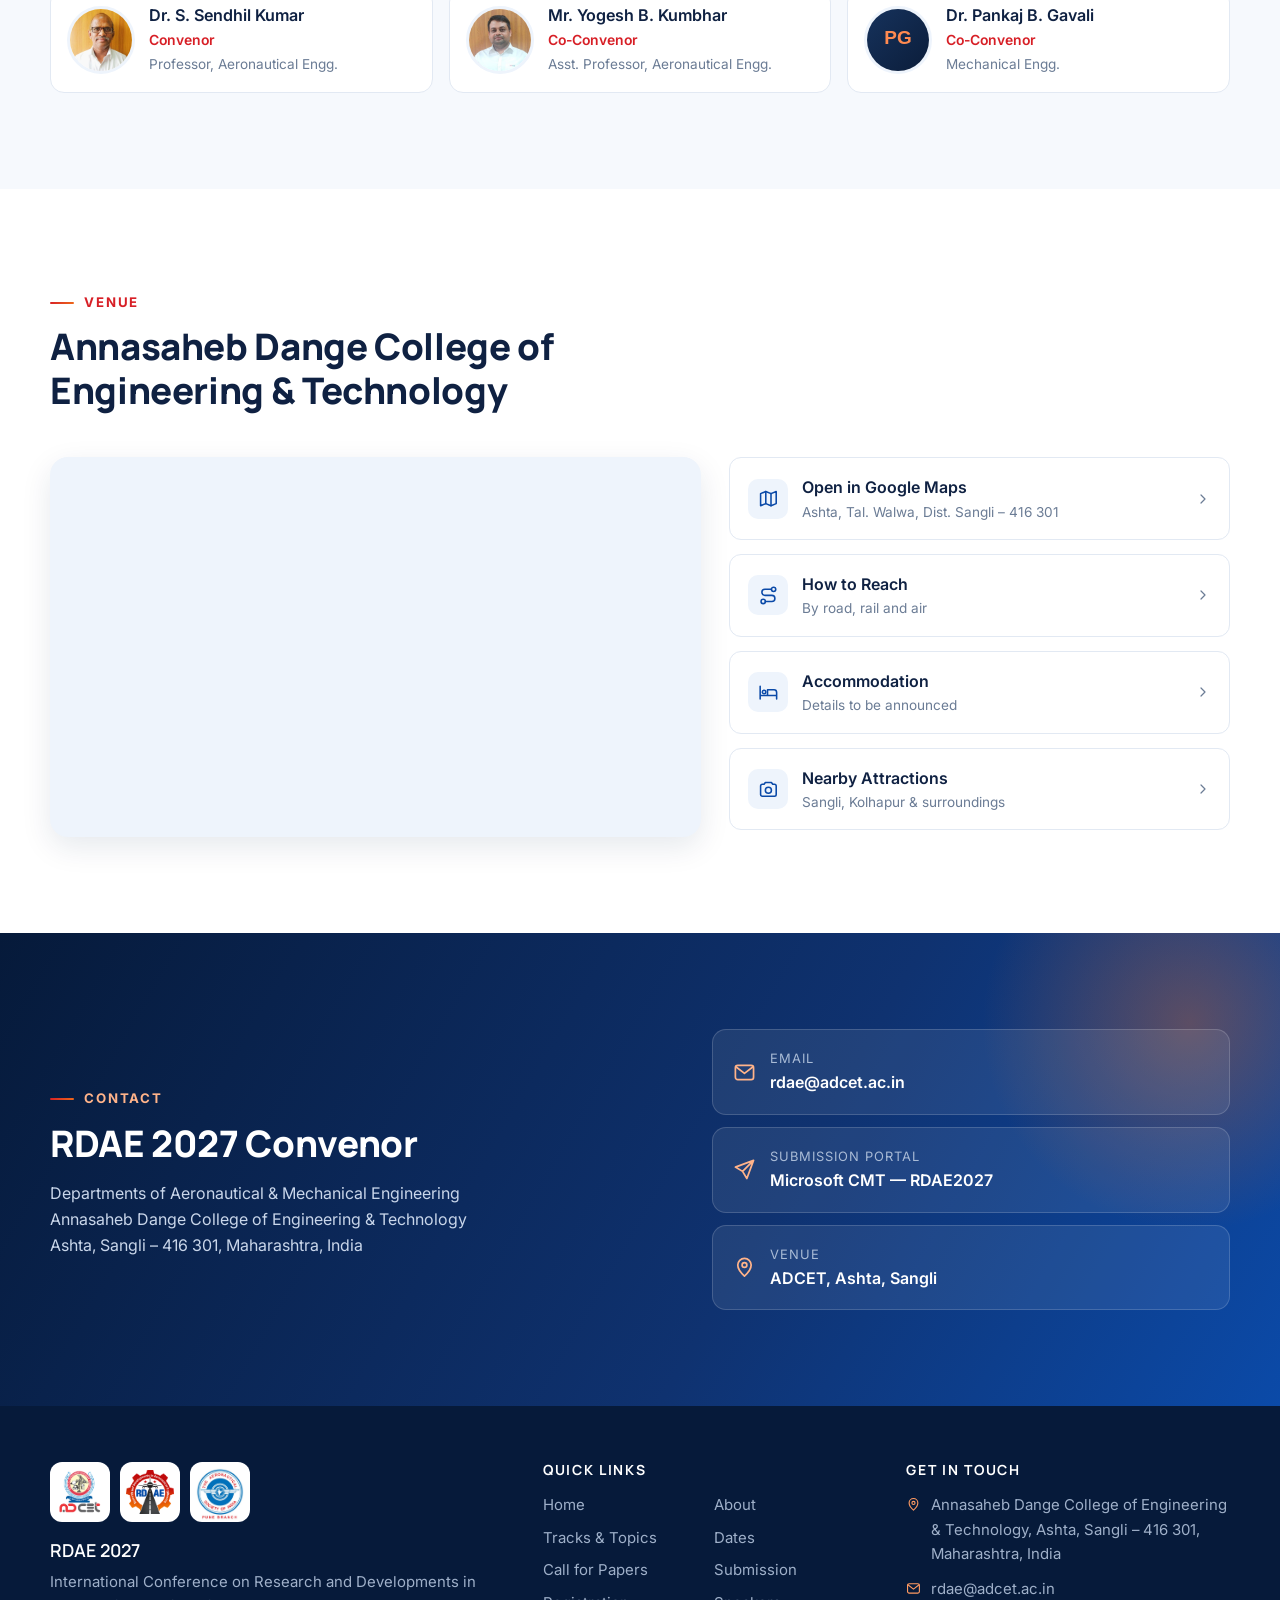
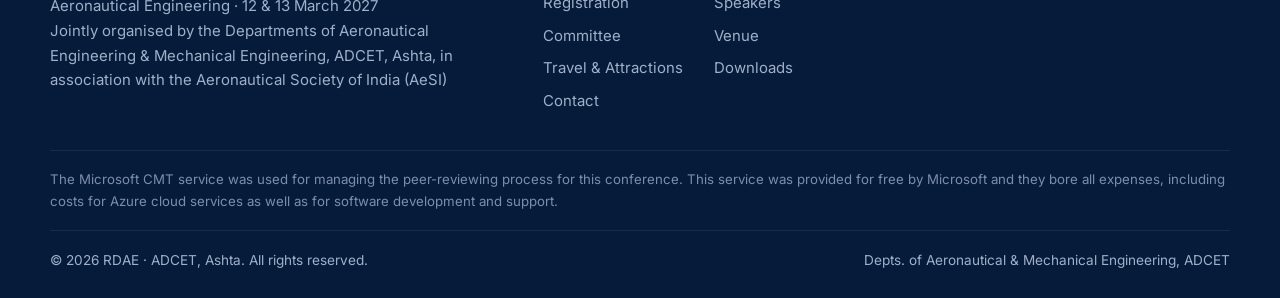
==== commit 1e5166d8: "Add Dr. Pankaj B. Gavali (Mechanical Engg.) as Co-Convenor Co-Authored-By: Claude Opus 5.5 <noreply@" ====
--- a/index.html
+++ b/index.html
@@ -432,6 +432,7 @@
         <div class="mini-person"><img src="assets/committee/yuvaraj-s.jpg" alt="Dr. Yuvaraj S." loading="lazy"><div><b>Dr. Yuvaraj S.</b><span>Conference Chair</span><small>HoD, Aeronautical Engg.</small></div></div>
         <div class="mini-person"><img src="assets/committee/sendhil-kumar.jpg" alt="Dr. S. Sendhil Kumar" loading="lazy"><div><b>Dr. S. Sendhil Kumar</b><span>Convenor</span><small>Professor, Aeronautical Engg.</small></div></div>
         <div class="mini-person"><img src="assets/committee/yogesh-kumbhar.jpg" alt="Mr. Yogesh B. Kumbhar" loading="lazy"><div><b>Mr. Yogesh B. Kumbhar</b><span>Co-Convenor</span><small>Asst. Professor, Aeronautical Engg.</small></div></div>
+        <div class="mini-person"><img src="assets/committee/pankaj-gavali.svg" alt="Dr. Pankaj B. Gavali" loading="lazy"><div><b>Dr. Pankaj B. Gavali</b><span>Co-Convenor</span><small>Mechanical Engg.</small></div></div>
       </div>
     </div>
   </section>
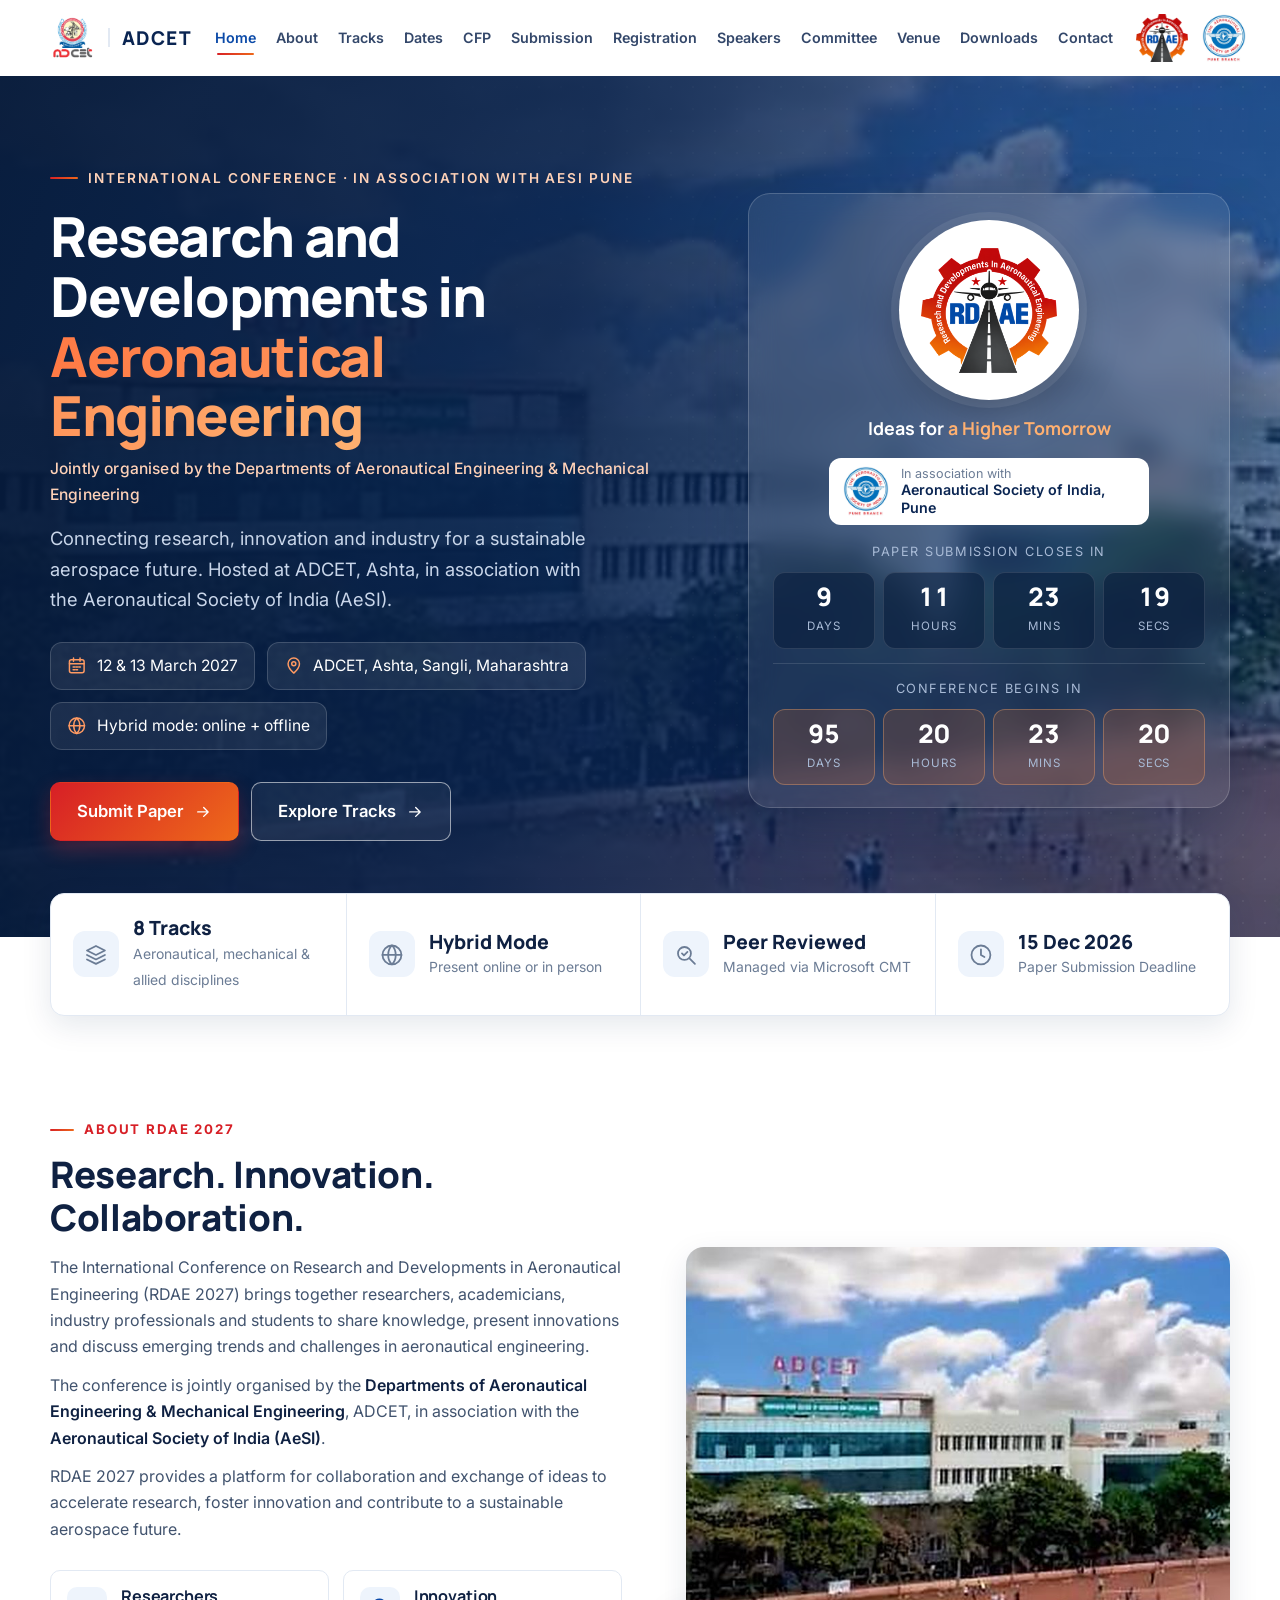
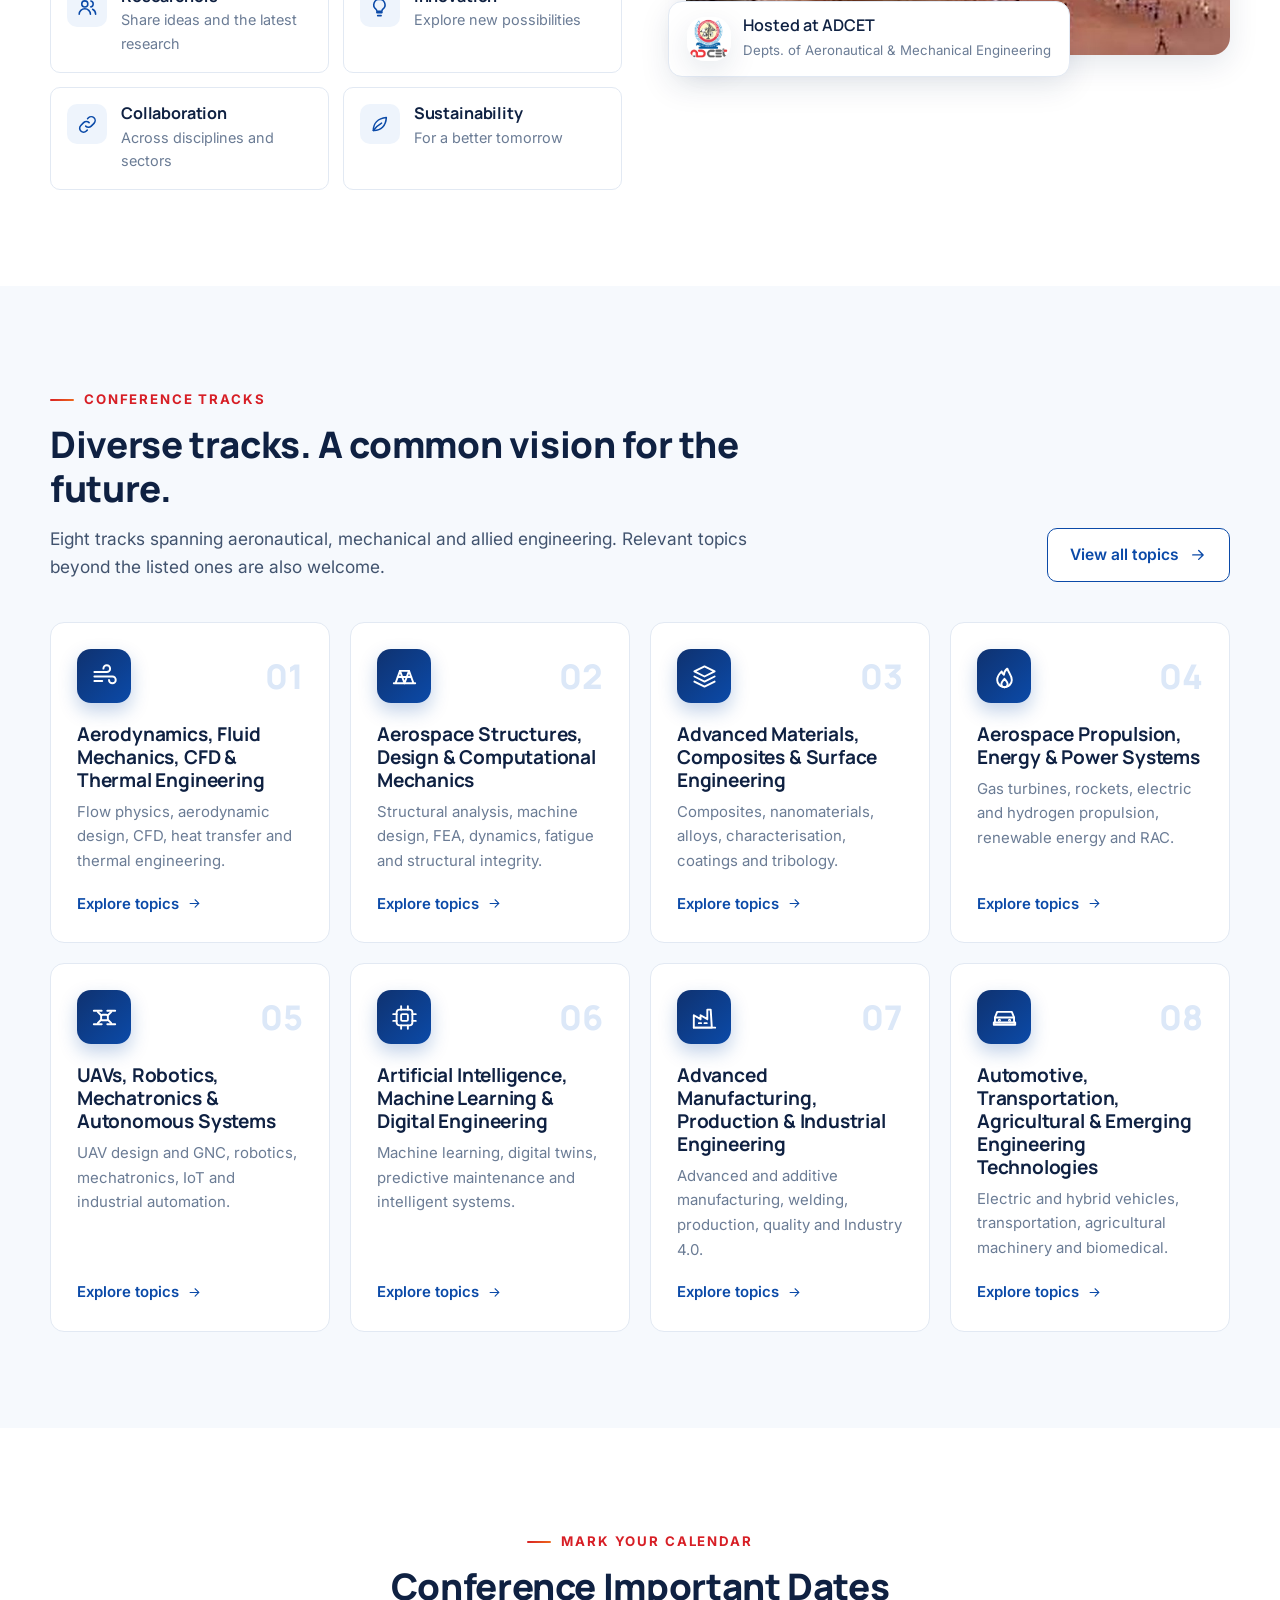
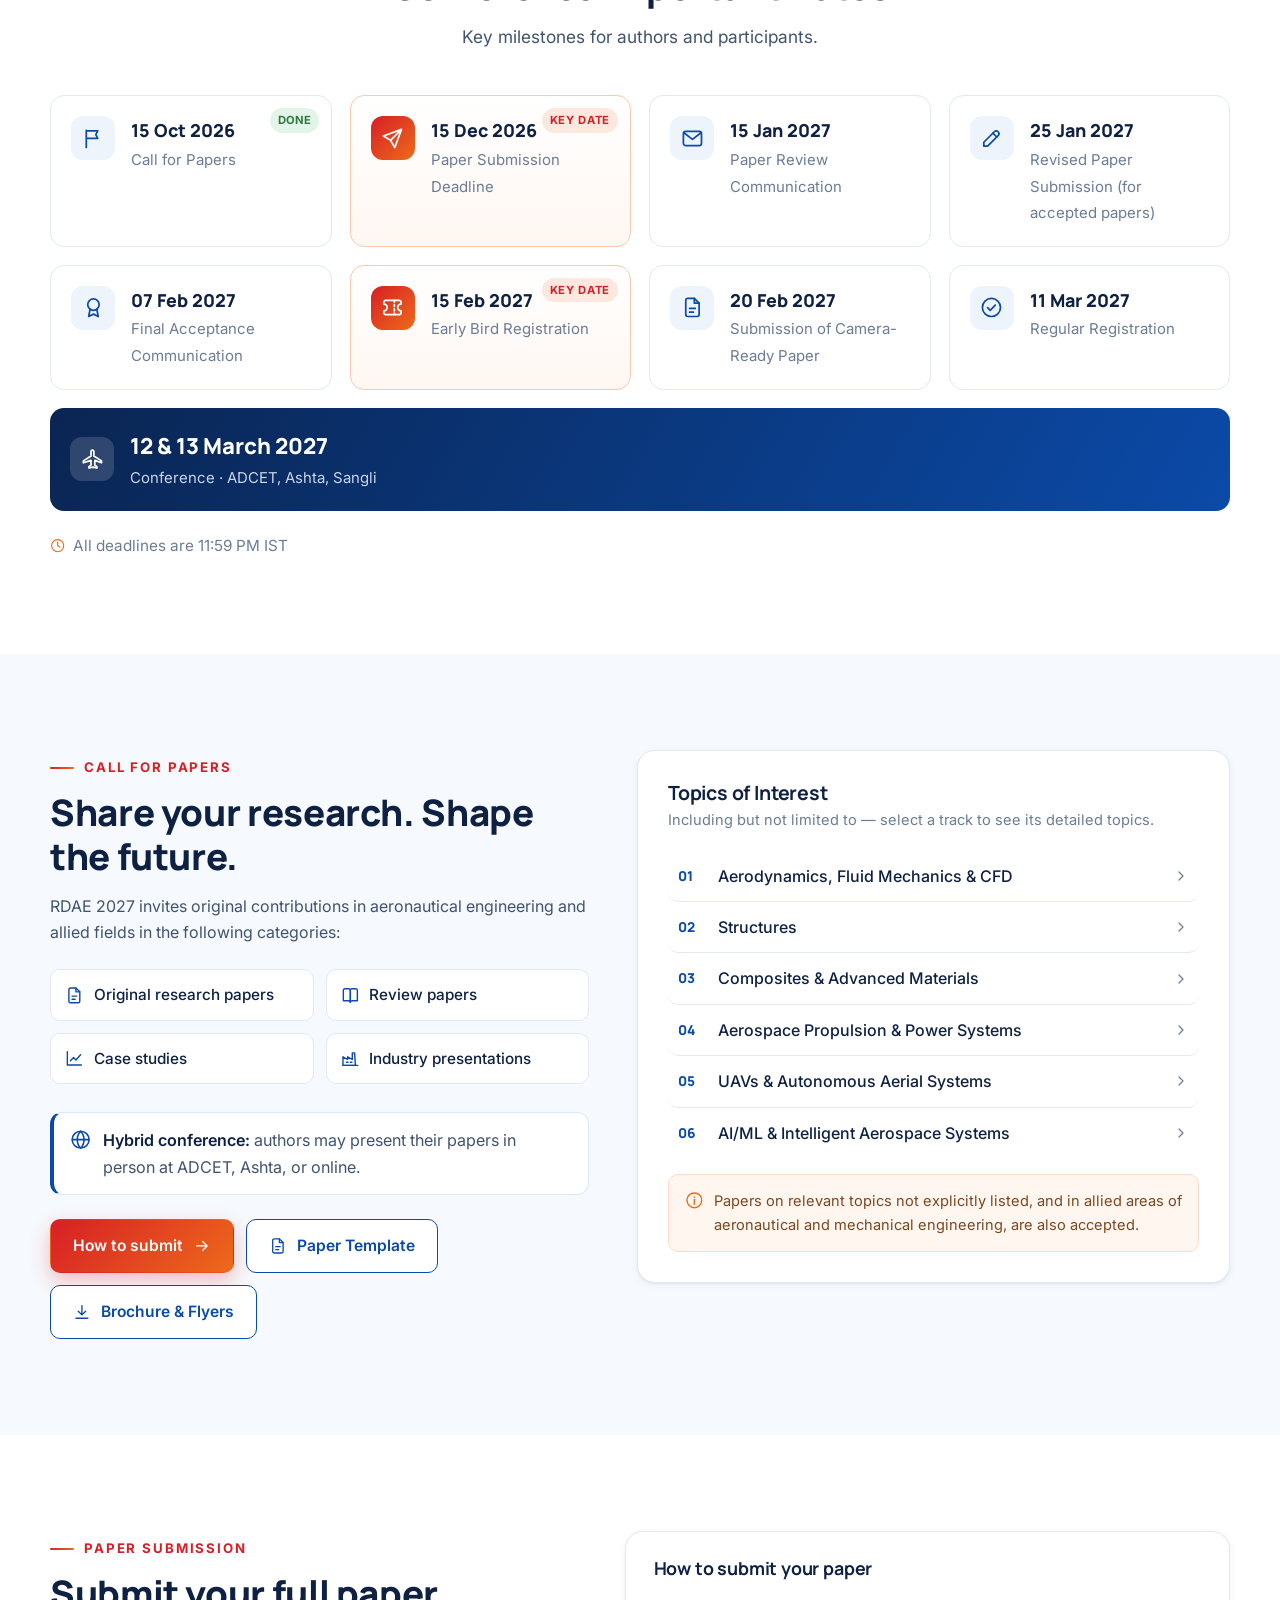
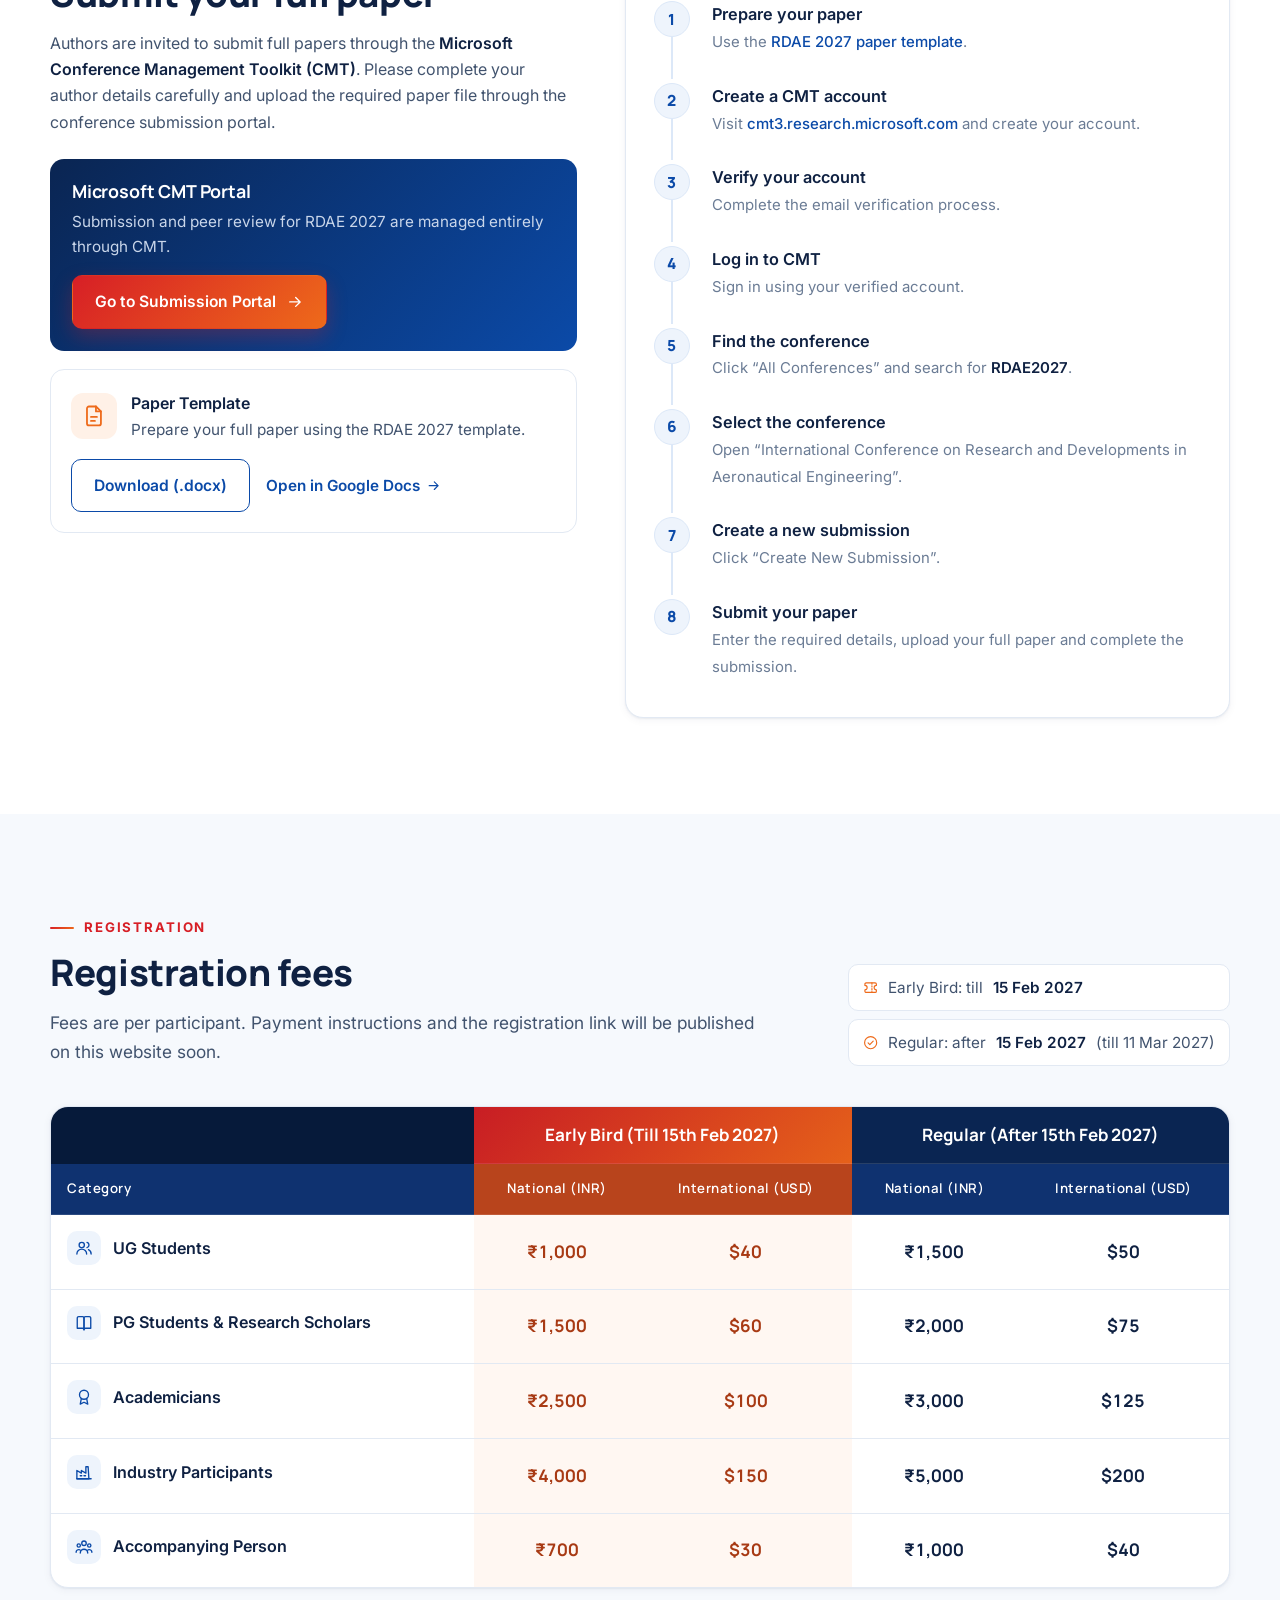
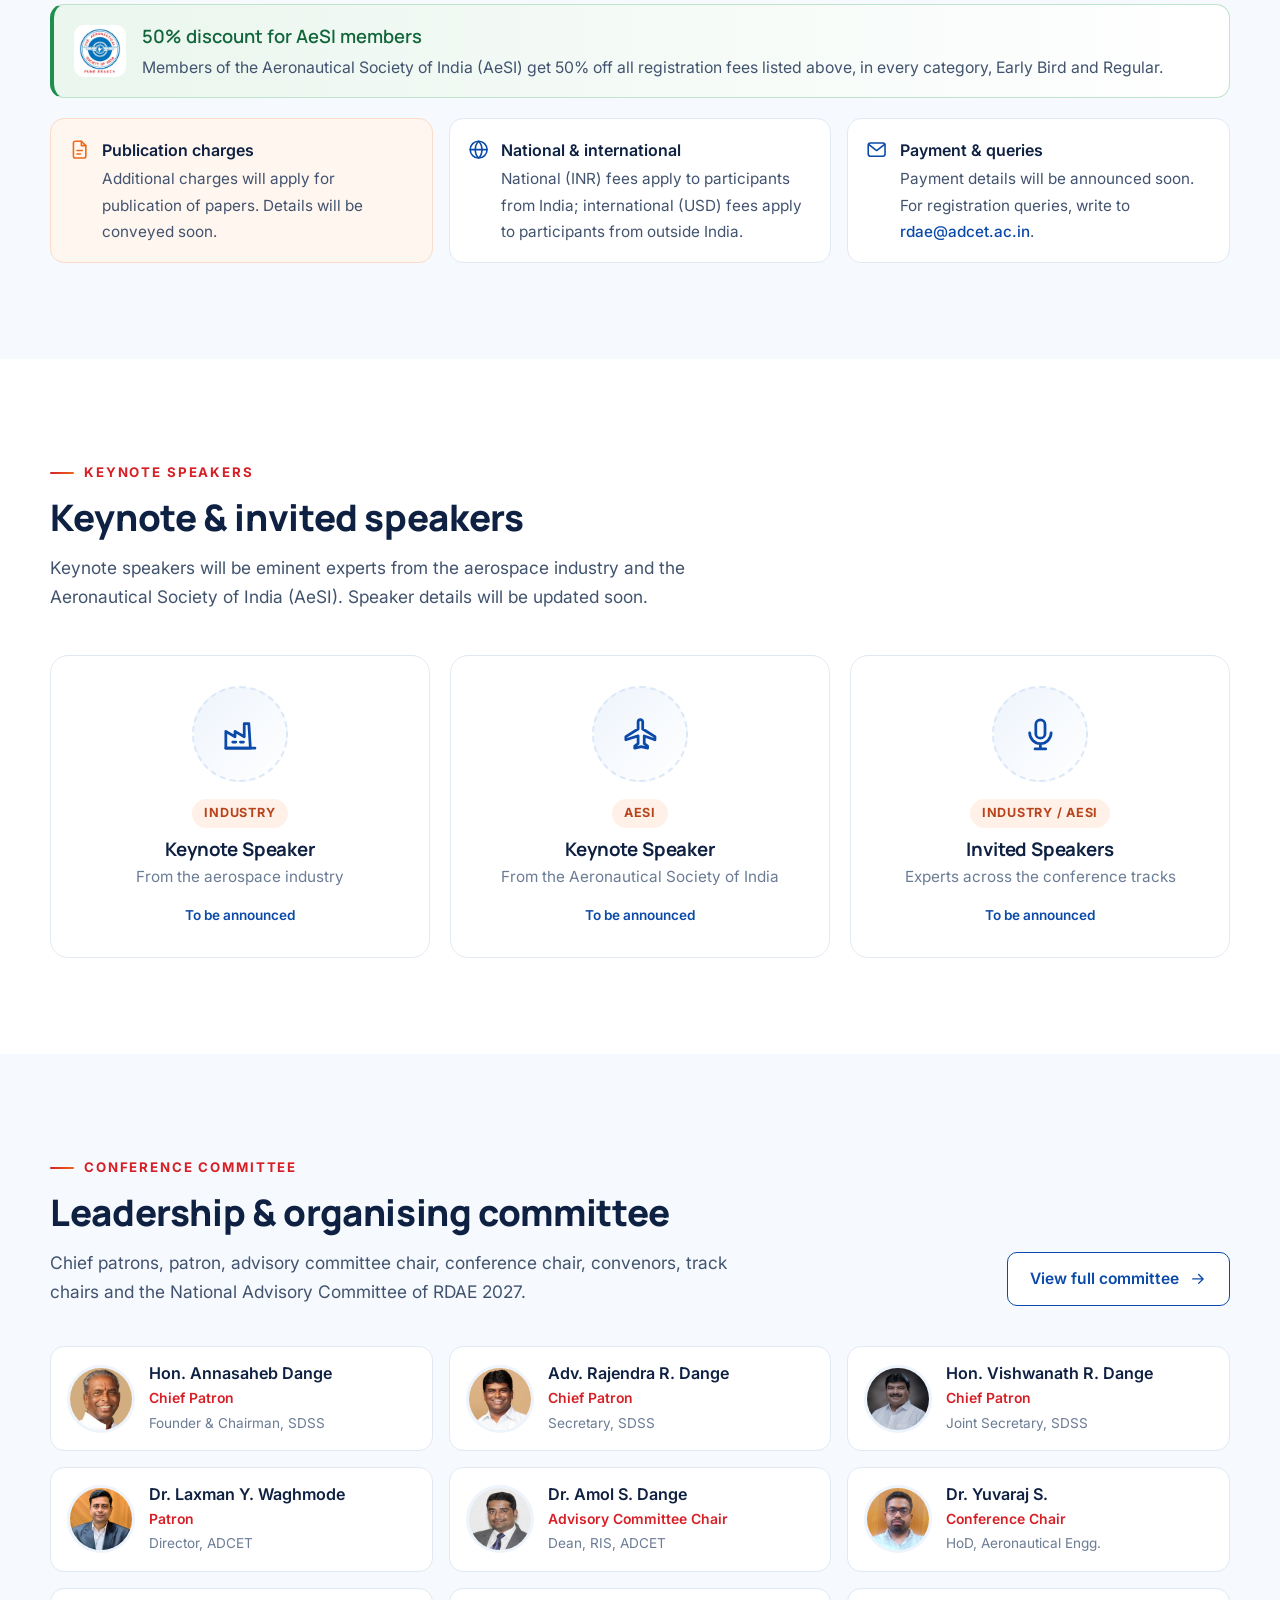
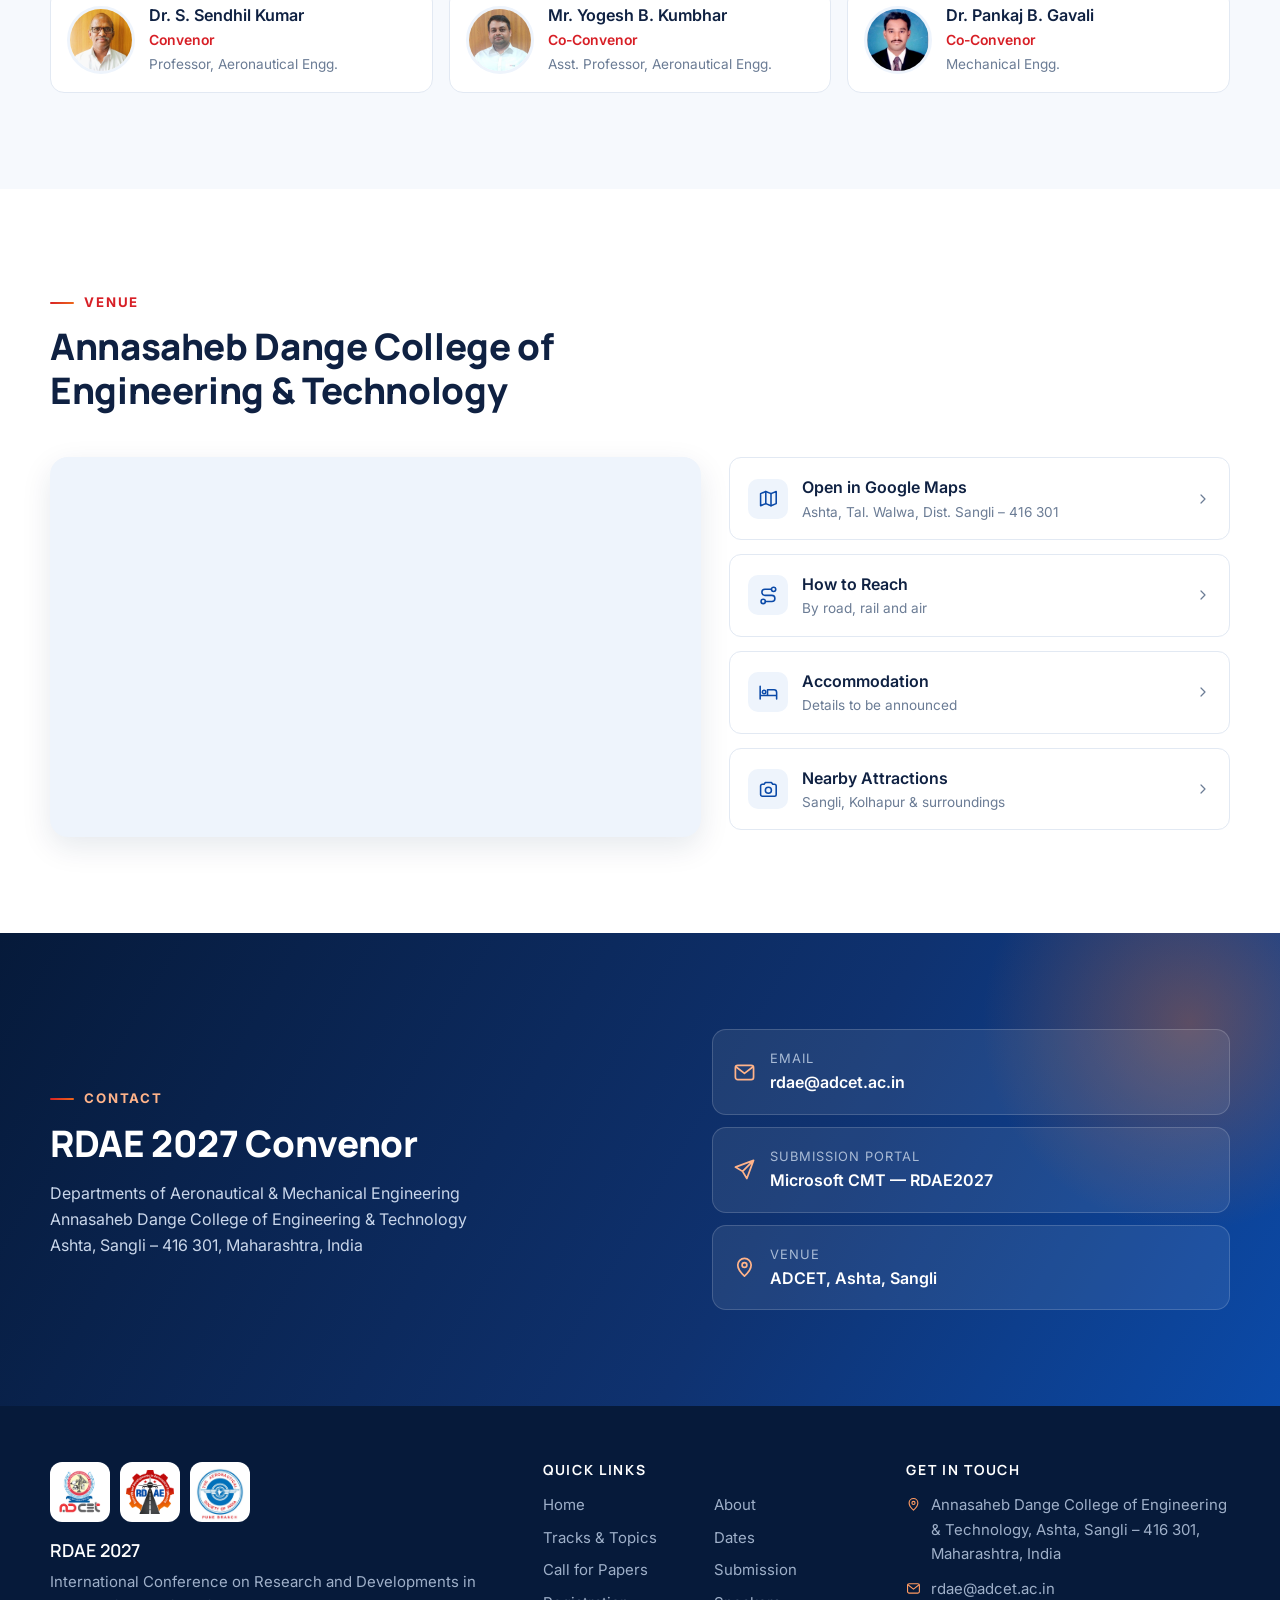
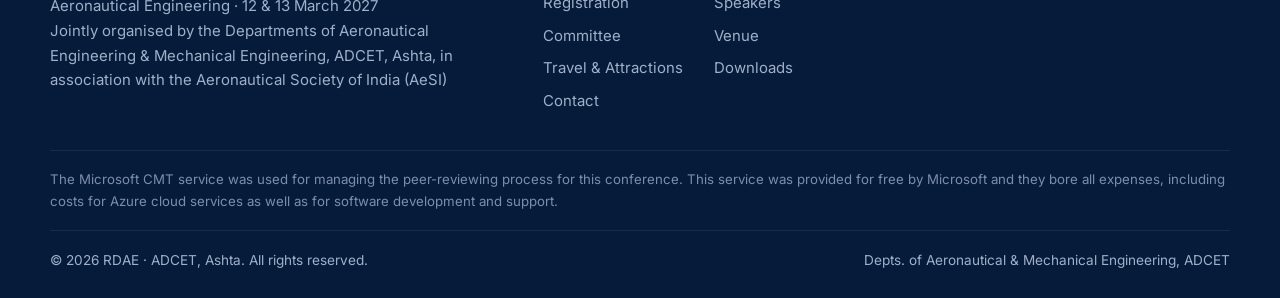
==== commit 485fb708: "Add Co-Convenor photo; list all eight track chairs on committee page Co-Authored-By: Claude Opus 5.5" ====
--- a/index.html
+++ b/index.html
@@ -432,7 +432,7 @@
         <div class="mini-person"><img src="assets/committee/yuvaraj-s.jpg" alt="Dr. Yuvaraj S." loading="lazy"><div><b>Dr. Yuvaraj S.</b><span>Conference Chair</span><small>HoD, Aeronautical Engg.</small></div></div>
         <div class="mini-person"><img src="assets/committee/sendhil-kumar.jpg" alt="Dr. S. Sendhil Kumar" loading="lazy"><div><b>Dr. S. Sendhil Kumar</b><span>Convenor</span><small>Professor, Aeronautical Engg.</small></div></div>
         <div class="mini-person"><img src="assets/committee/yogesh-kumbhar.jpg" alt="Mr. Yogesh B. Kumbhar" loading="lazy"><div><b>Mr. Yogesh B. Kumbhar</b><span>Co-Convenor</span><small>Asst. Professor, Aeronautical Engg.</small></div></div>
-        <div class="mini-person"><img src="assets/committee/pankaj-gavali.svg" alt="Dr. Pankaj B. Gavali" loading="lazy"><div><b>Dr. Pankaj B. Gavali</b><span>Co-Convenor</span><small>Mechanical Engg.</small></div></div>
+        <div class="mini-person"><img src="assets/committee/pankaj-gavali.jpg" alt="Dr. Pankaj B. Gavali" loading="lazy"><div><b>Dr. Pankaj B. Gavali</b><span>Co-Convenor</span><small>Mechanical Engg.</small></div></div>
       </div>
     </div>
   </section>
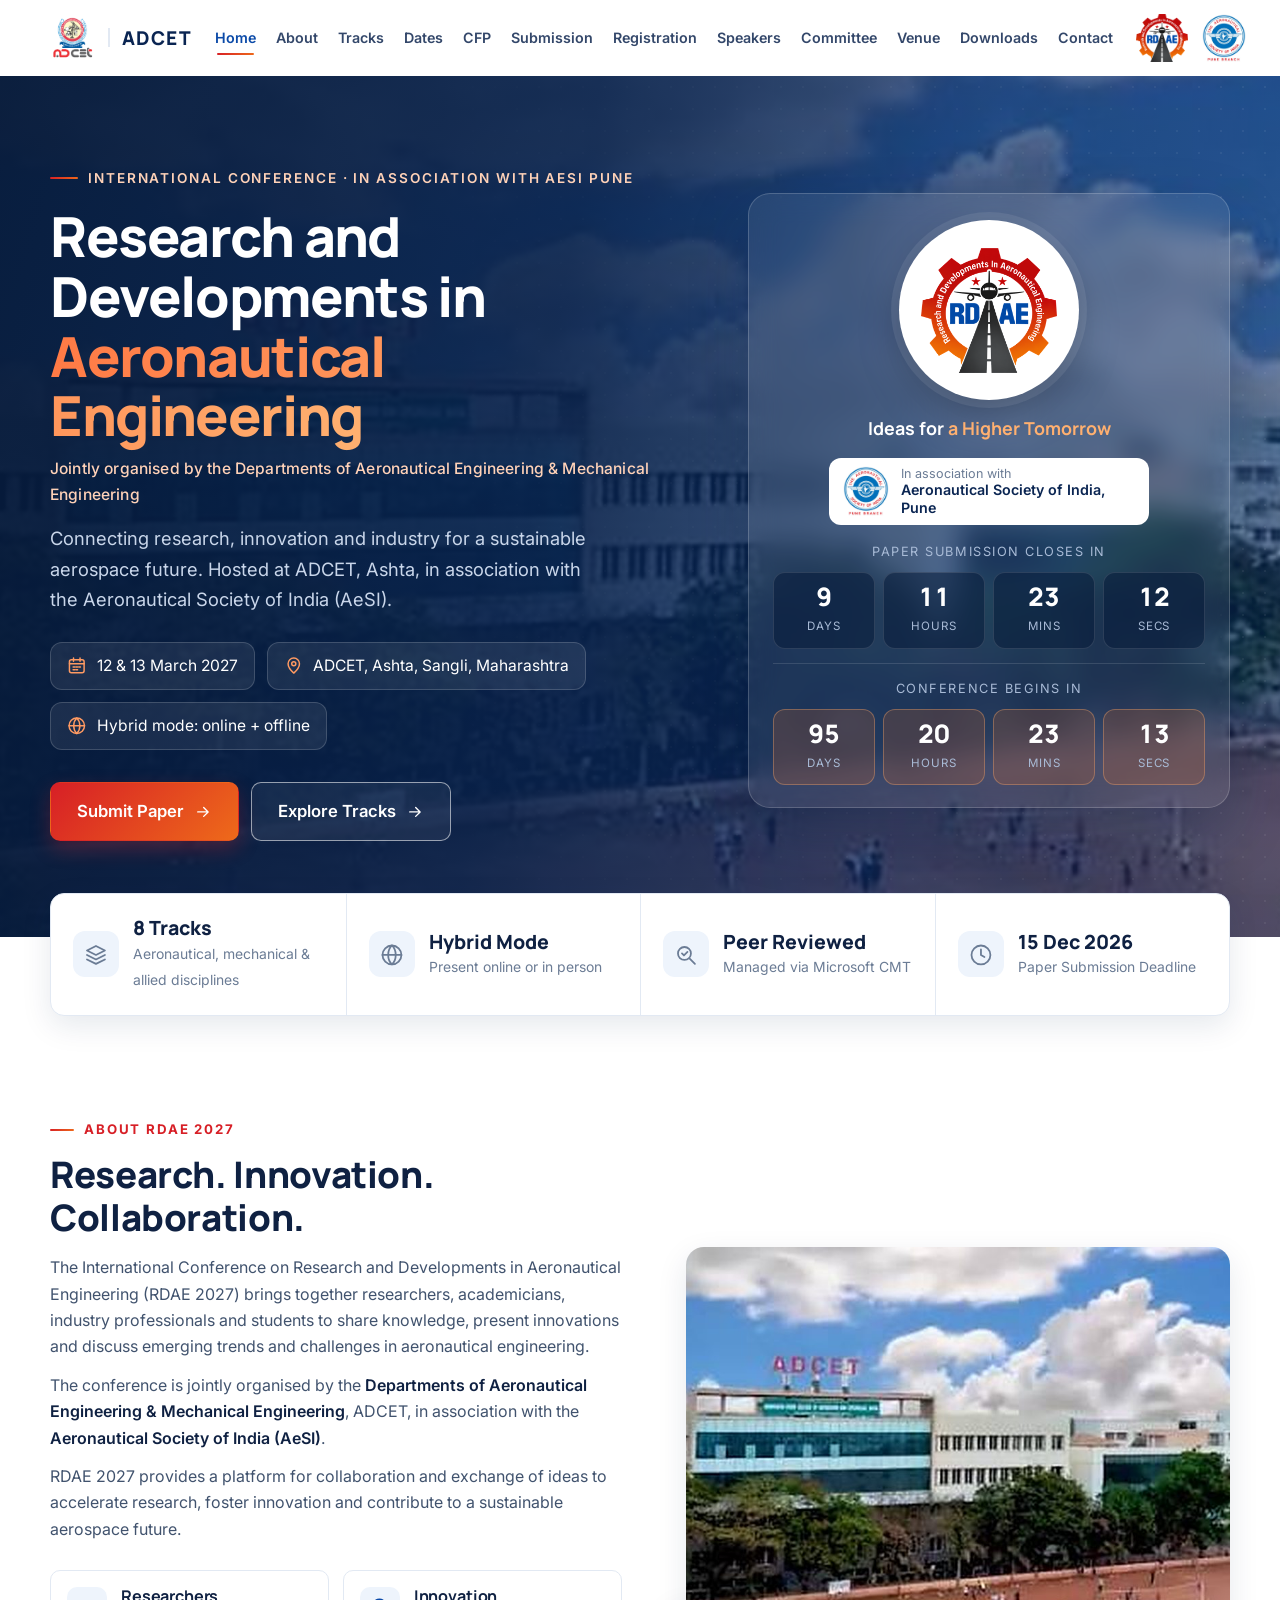
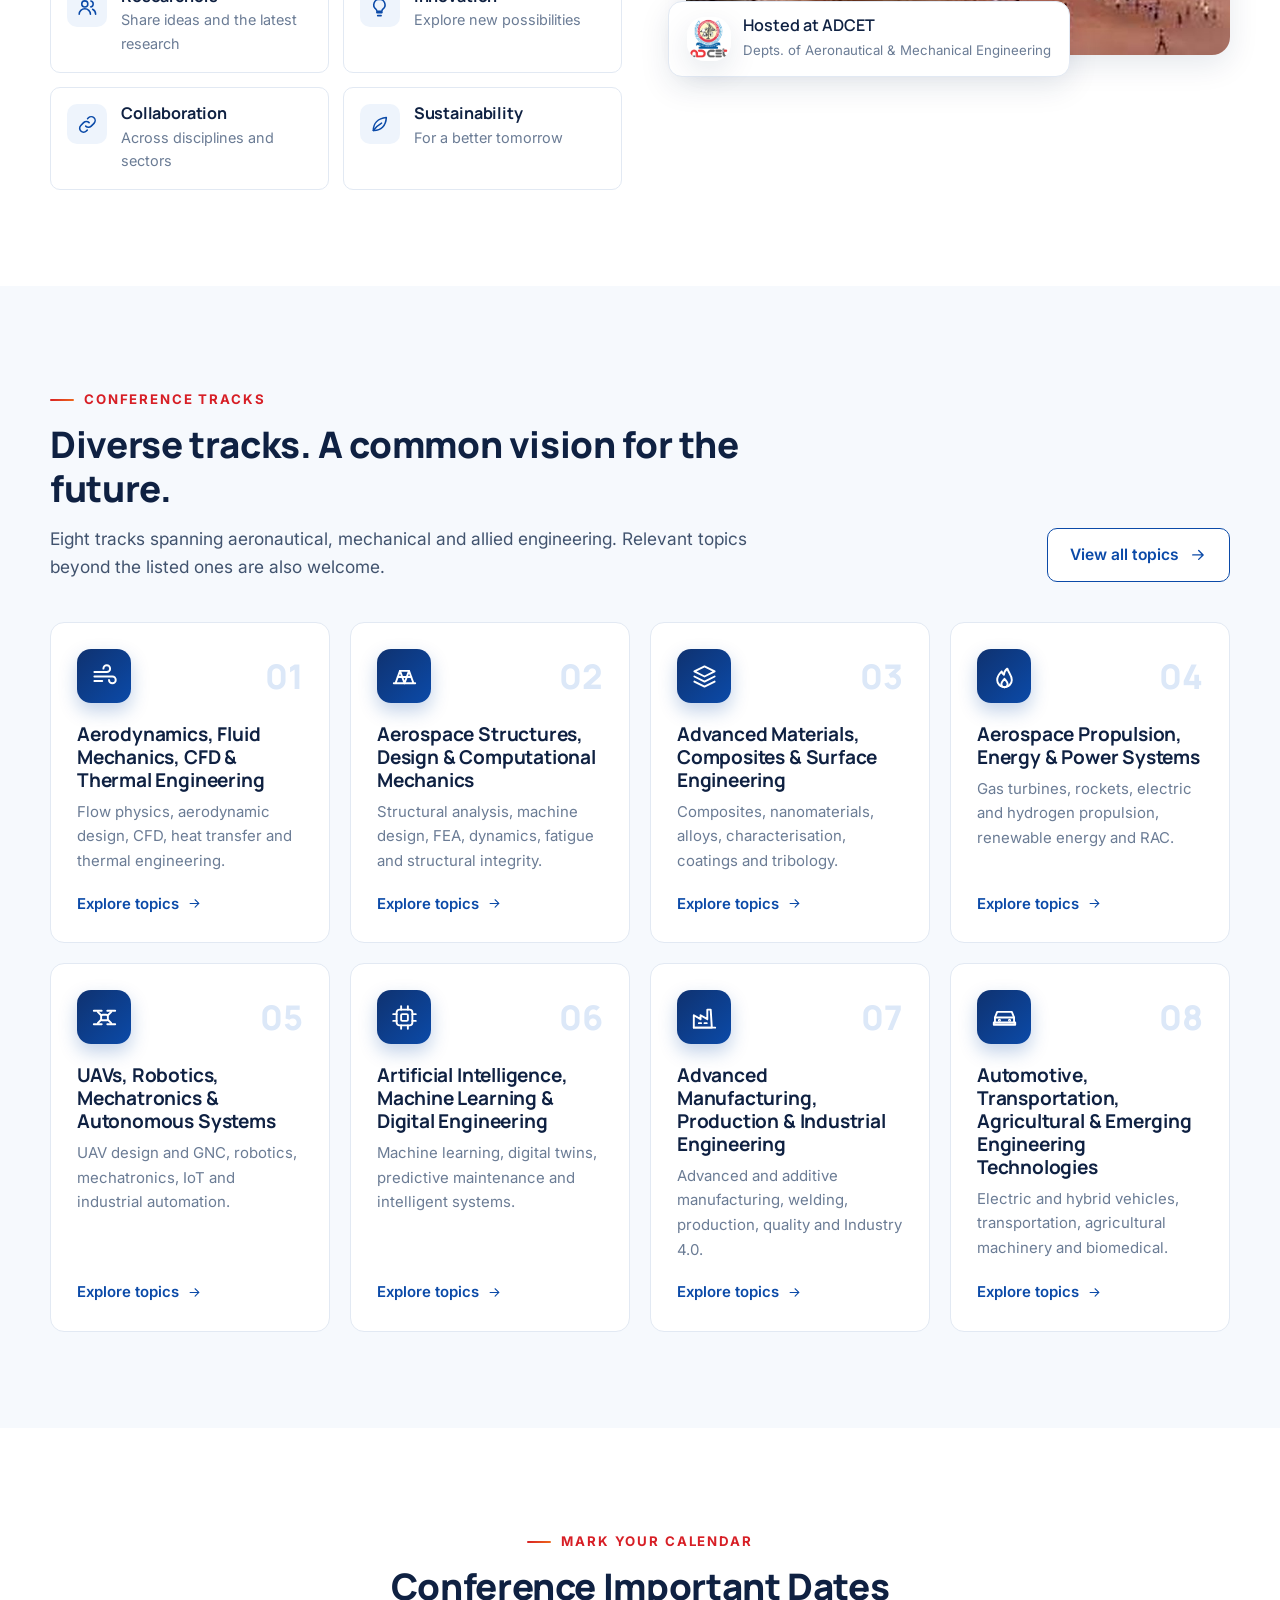
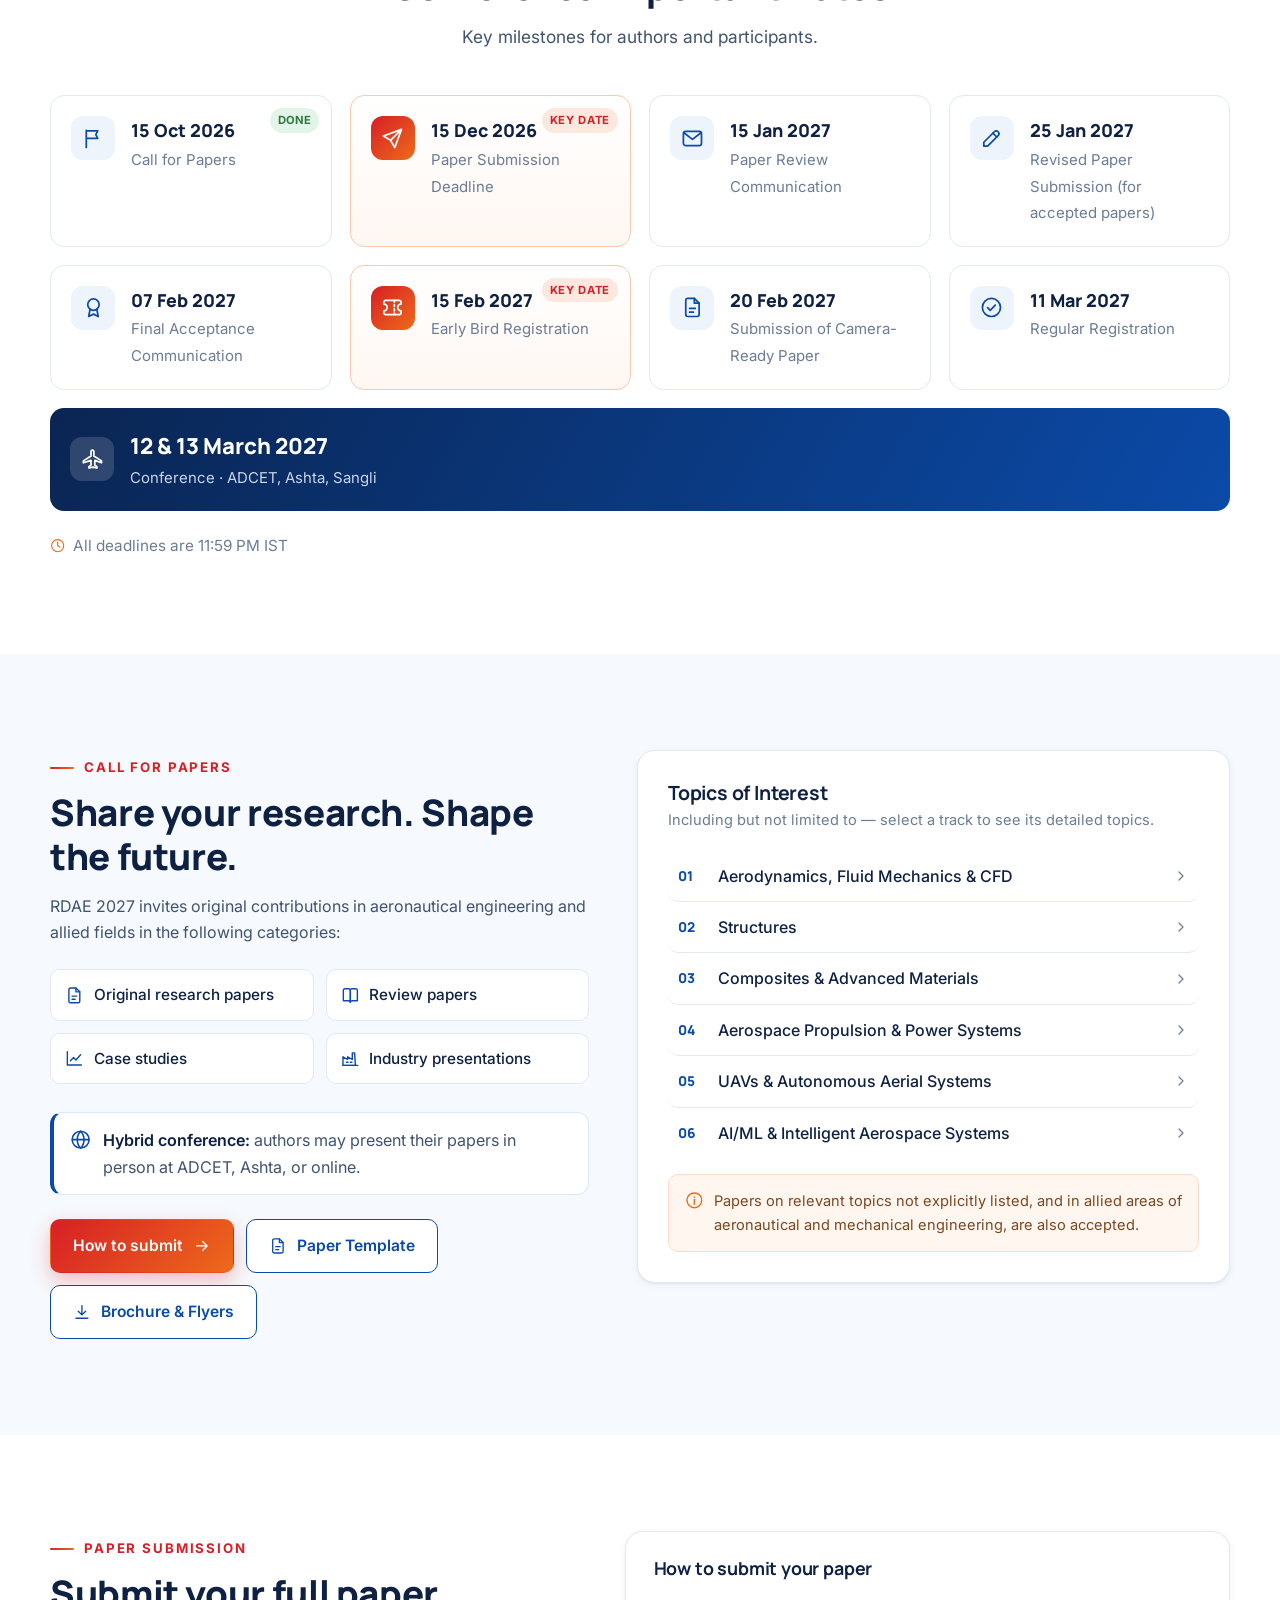
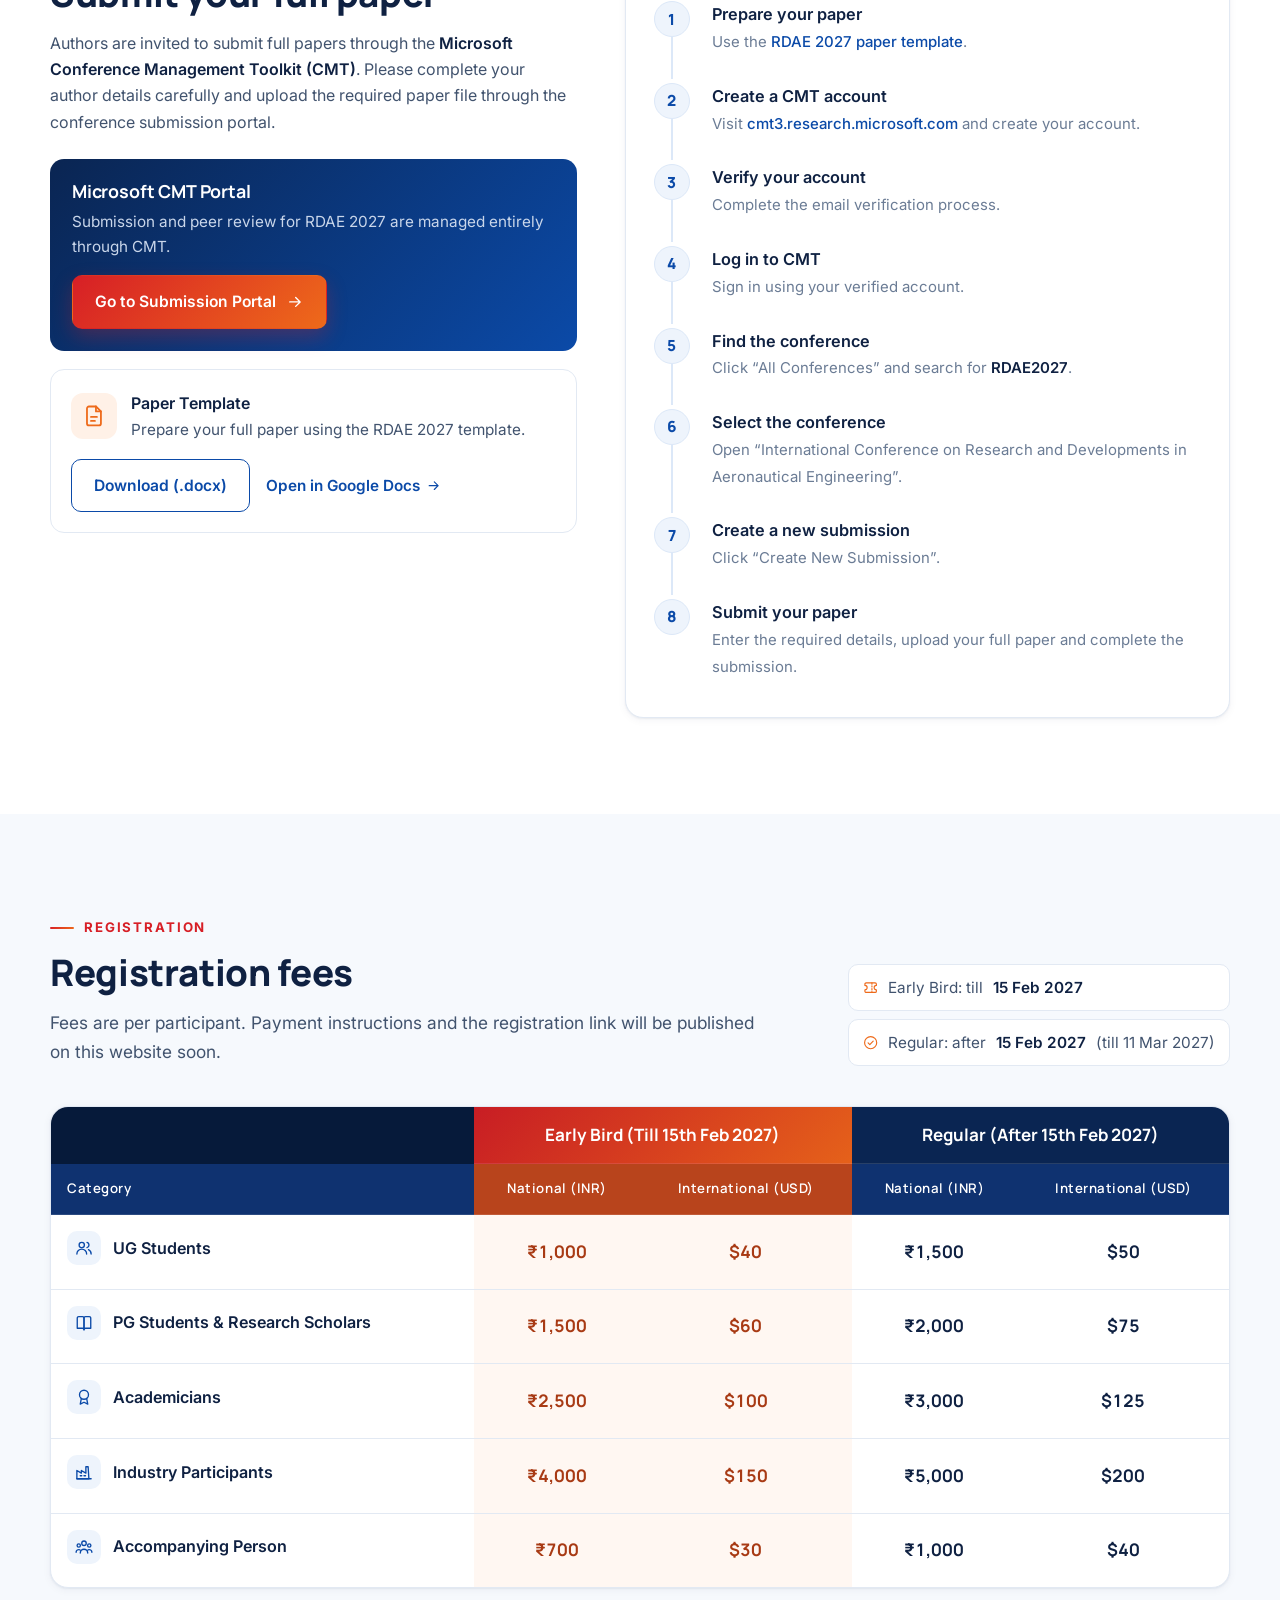
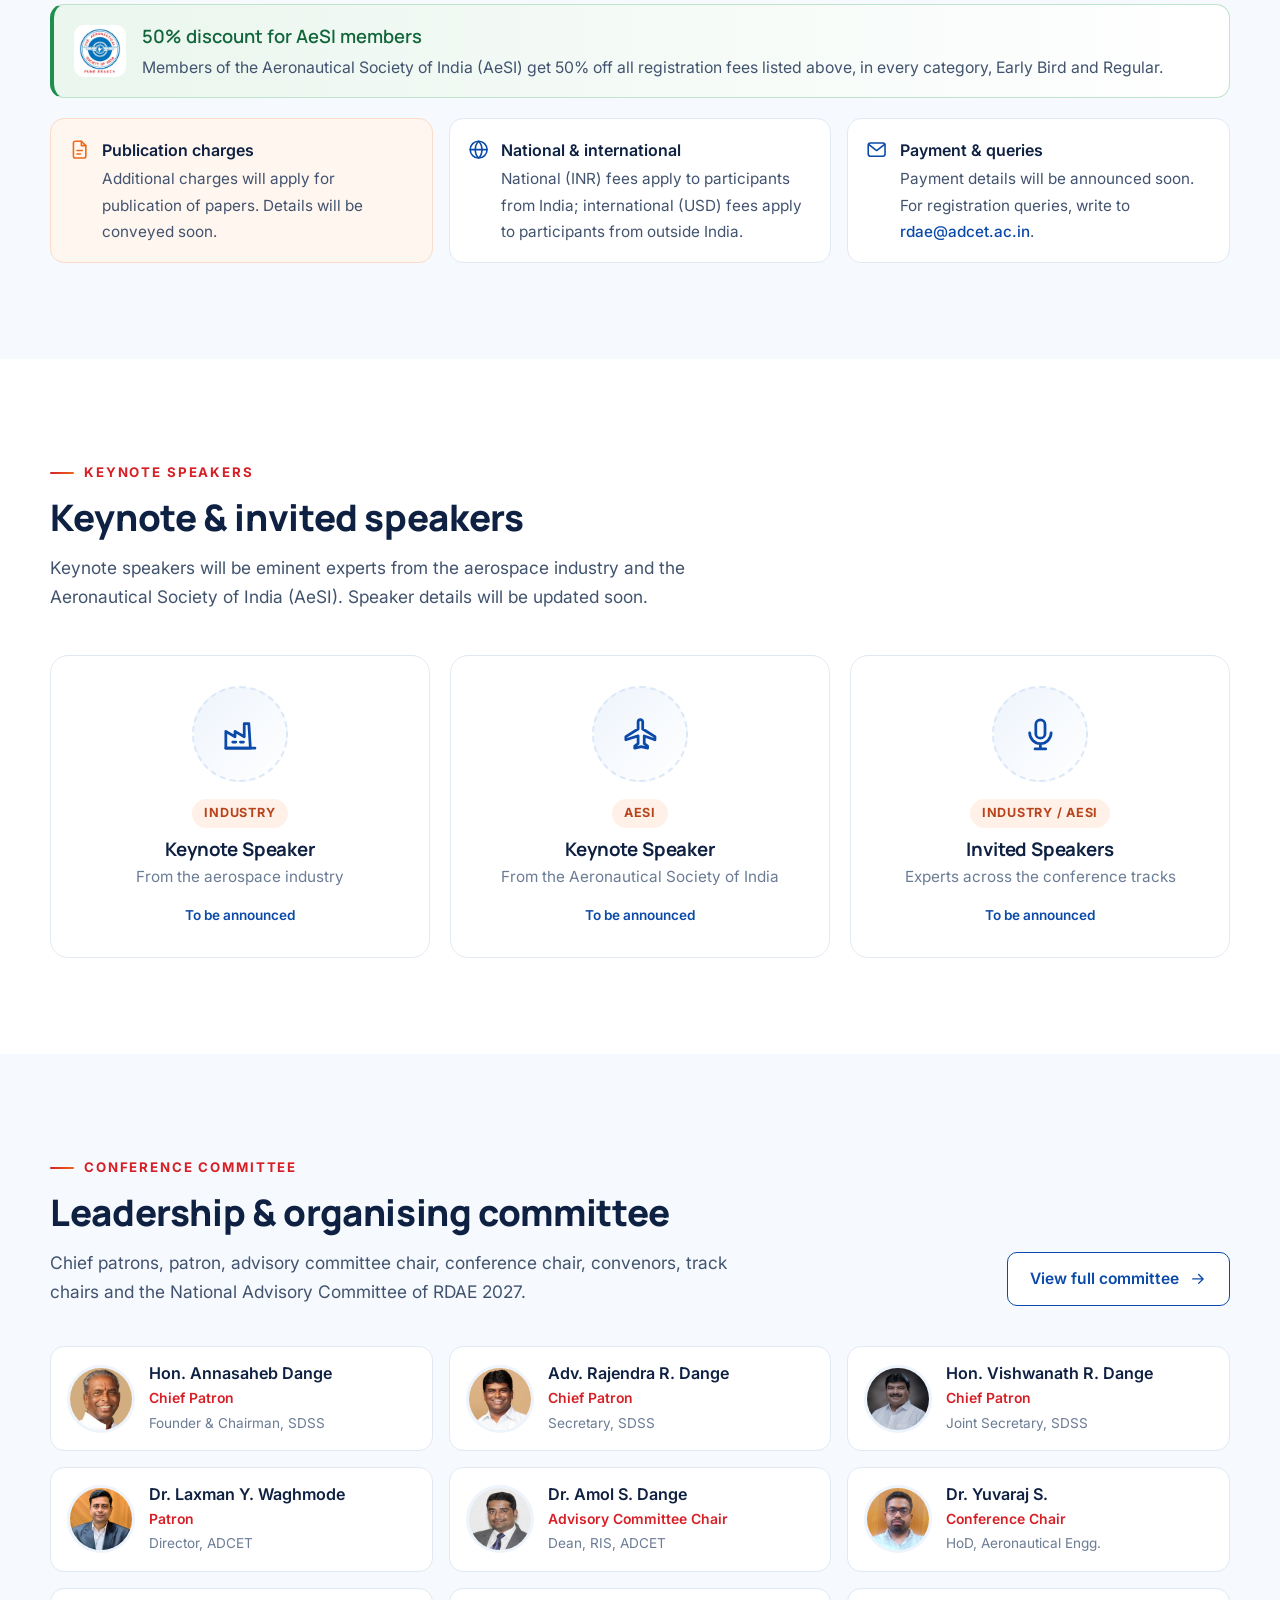
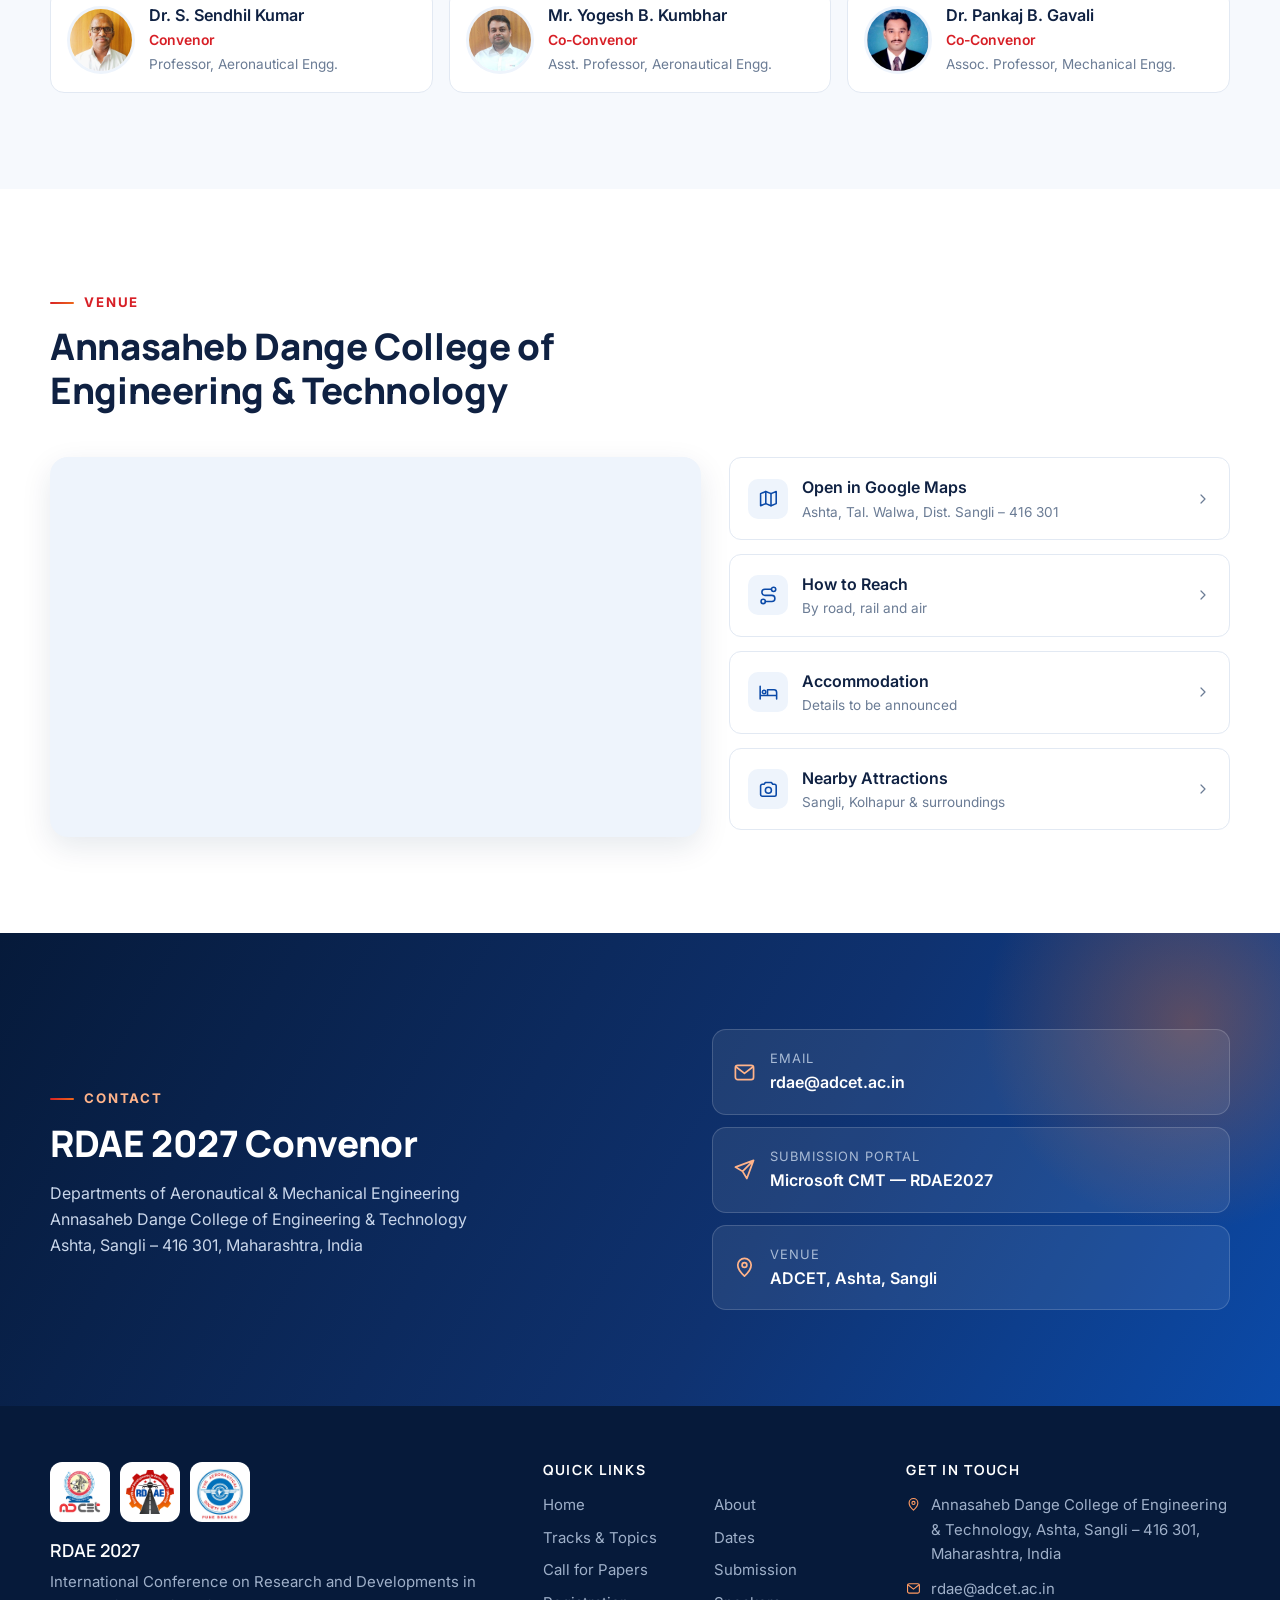
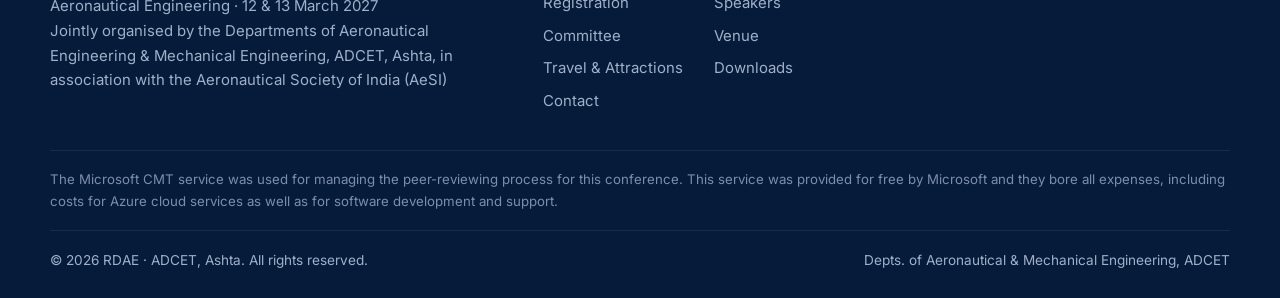
==== commit 716058ef: "Add designations for Mechanical co-convenor and track chairs Co-Authored-By: Claude Opus 5.5 <norepl" ====
--- a/index.html
+++ b/index.html
@@ -432,7 +432,7 @@
         <div class="mini-person"><img src="assets/committee/yuvaraj-s.jpg" alt="Dr. Yuvaraj S." loading="lazy"><div><b>Dr. Yuvaraj S.</b><span>Conference Chair</span><small>HoD, Aeronautical Engg.</small></div></div>
         <div class="mini-person"><img src="assets/committee/sendhil-kumar.jpg" alt="Dr. S. Sendhil Kumar" loading="lazy"><div><b>Dr. S. Sendhil Kumar</b><span>Convenor</span><small>Professor, Aeronautical Engg.</small></div></div>
         <div class="mini-person"><img src="assets/committee/yogesh-kumbhar.jpg" alt="Mr. Yogesh B. Kumbhar" loading="lazy"><div><b>Mr. Yogesh B. Kumbhar</b><span>Co-Convenor</span><small>Asst. Professor, Aeronautical Engg.</small></div></div>
-        <div class="mini-person"><img src="assets/committee/pankaj-gavali.jpg" alt="Dr. Pankaj B. Gavali" loading="lazy"><div><b>Dr. Pankaj B. Gavali</b><span>Co-Convenor</span><small>Mechanical Engg.</small></div></div>
+        <div class="mini-person"><img src="assets/committee/pankaj-gavali.jpg" alt="Dr. Pankaj B. Gavali" loading="lazy"><div><b>Dr. Pankaj B. Gavali</b><span>Co-Convenor</span><small>Assoc. Professor, Mechanical Engg.</small></div></div>
       </div>
     </div>
   </section>
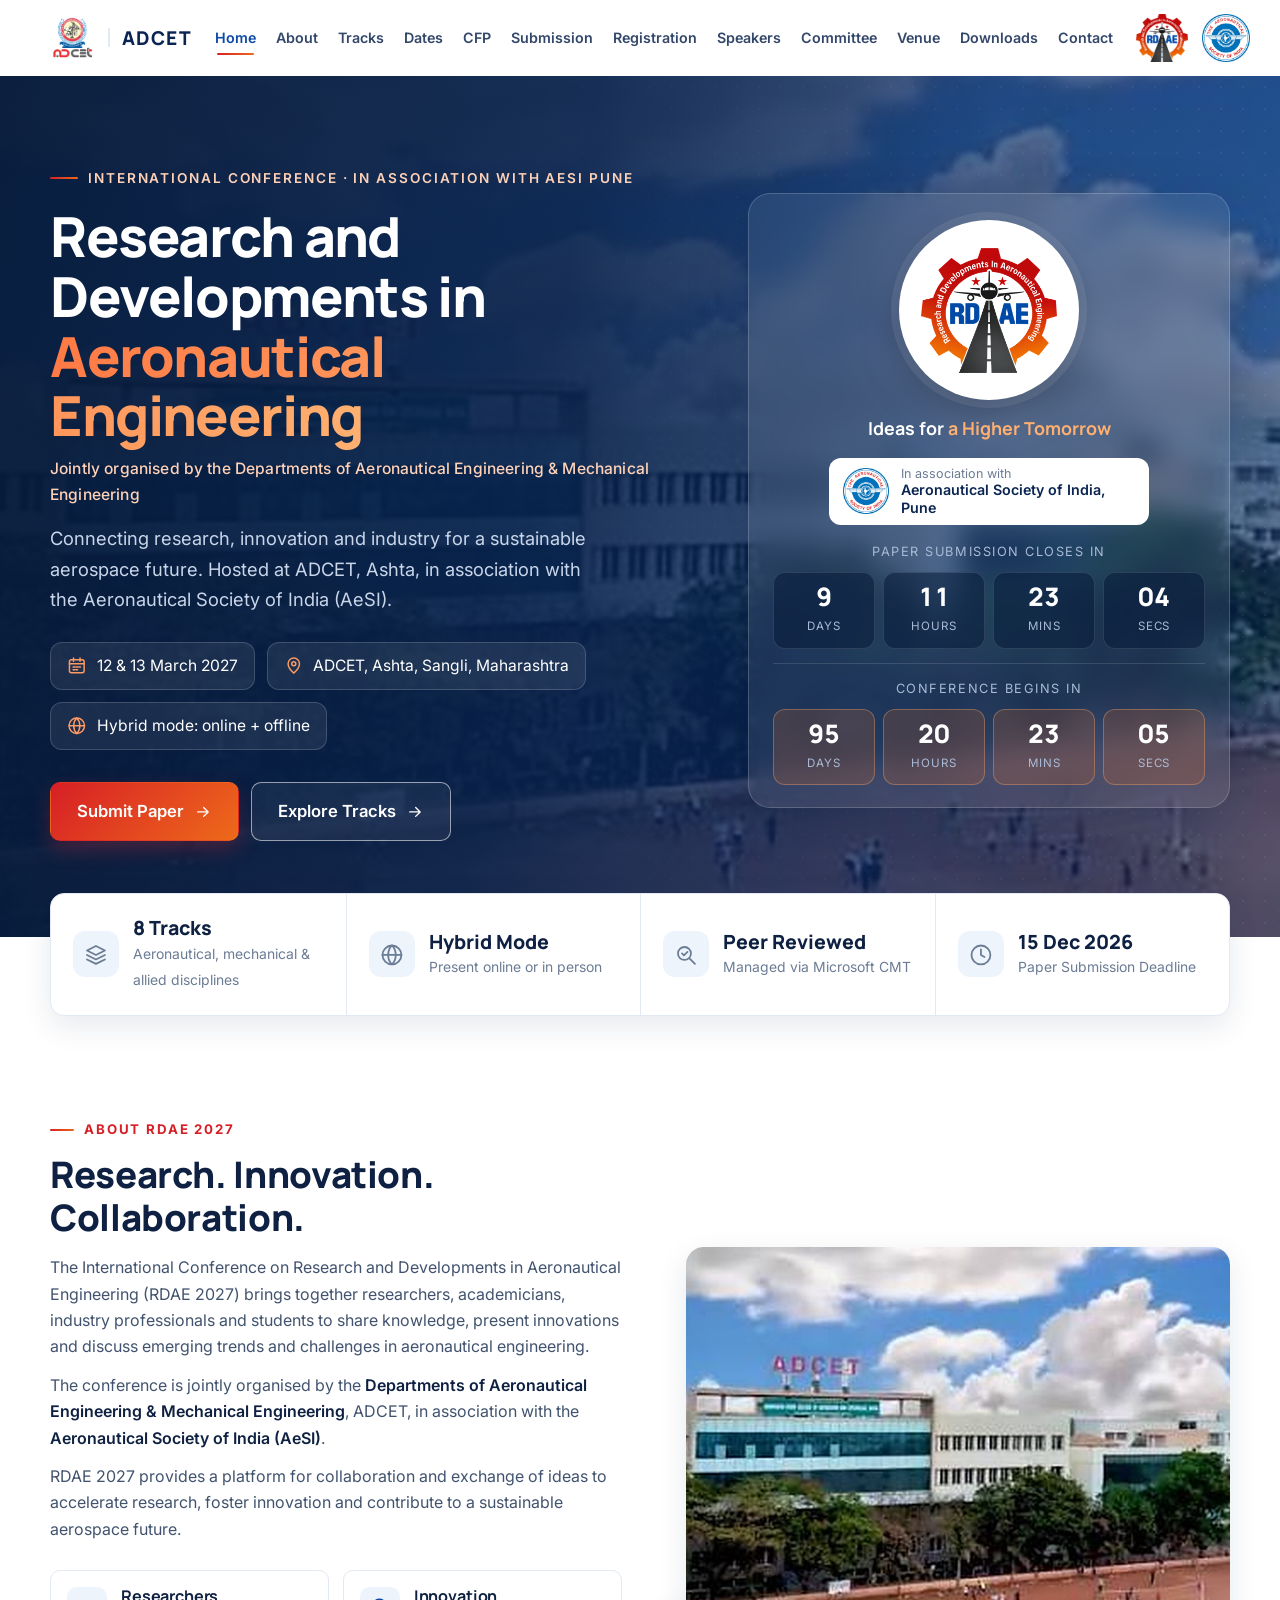
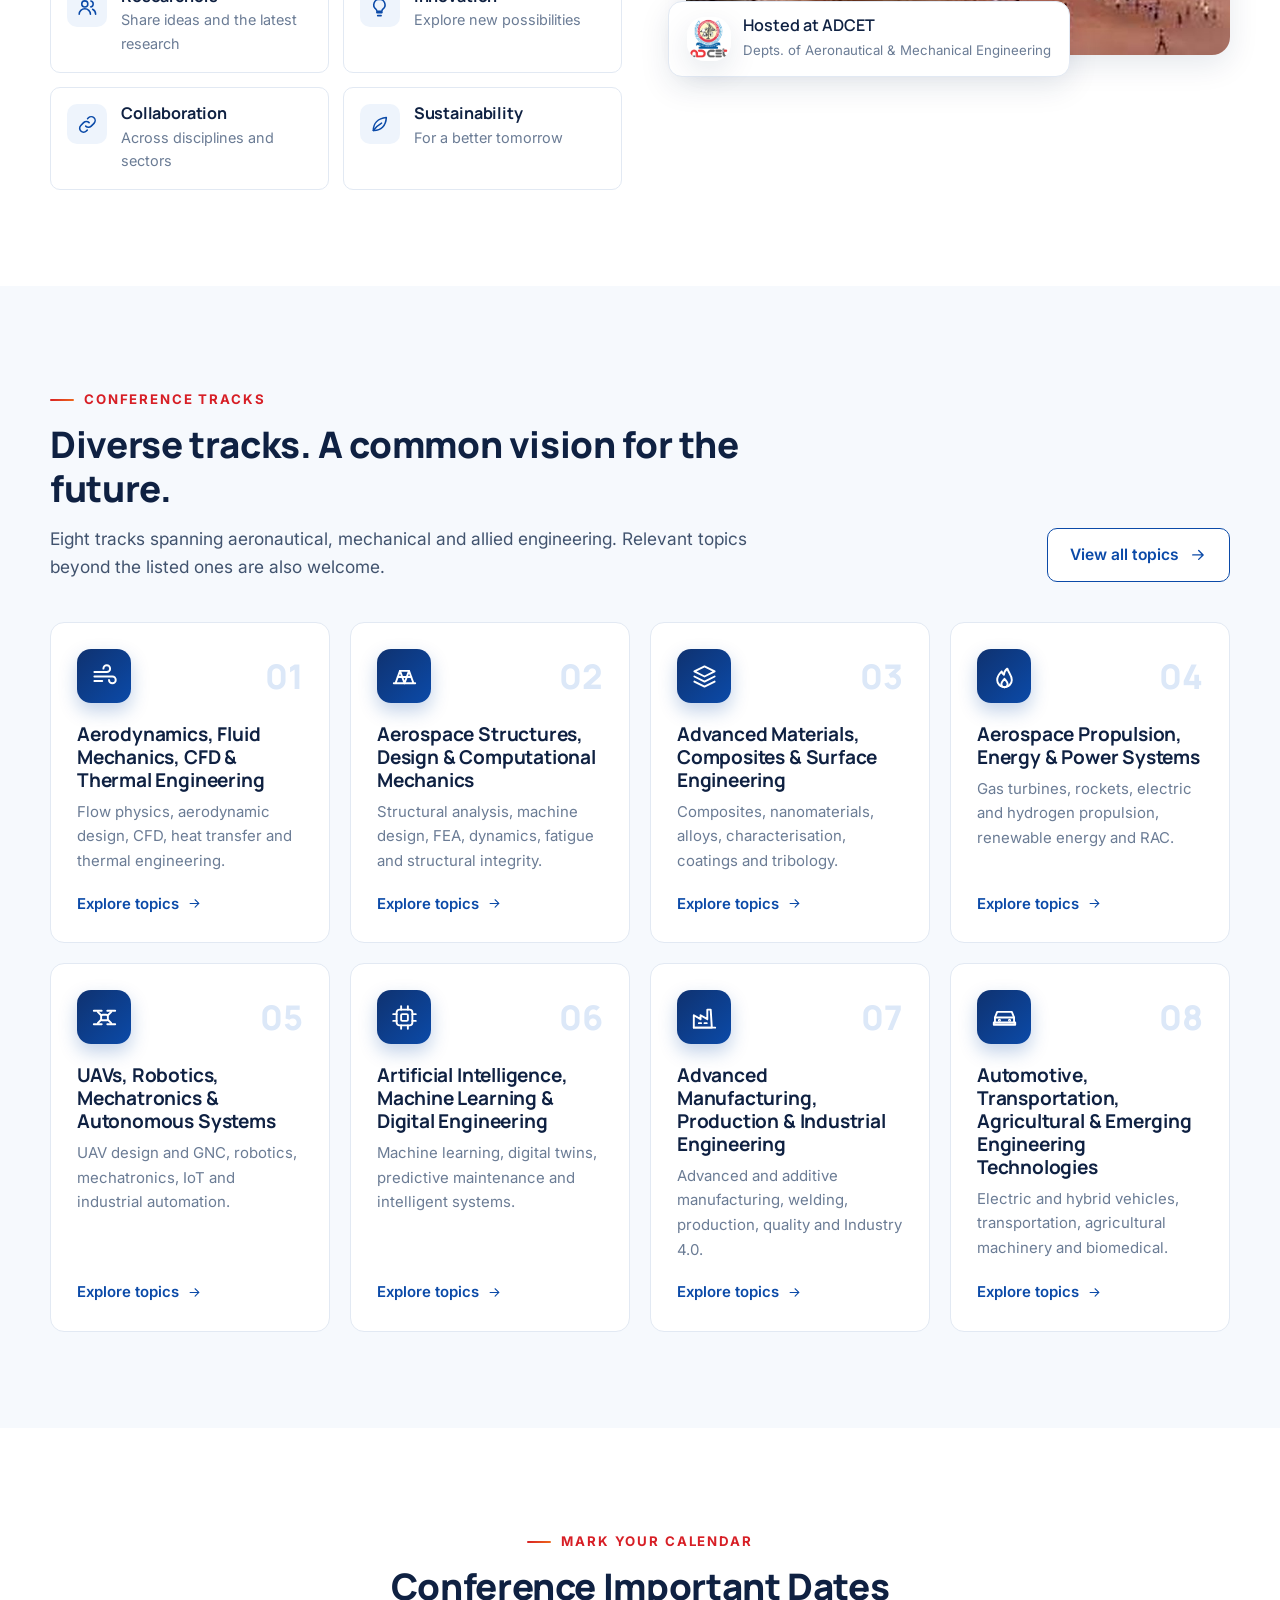
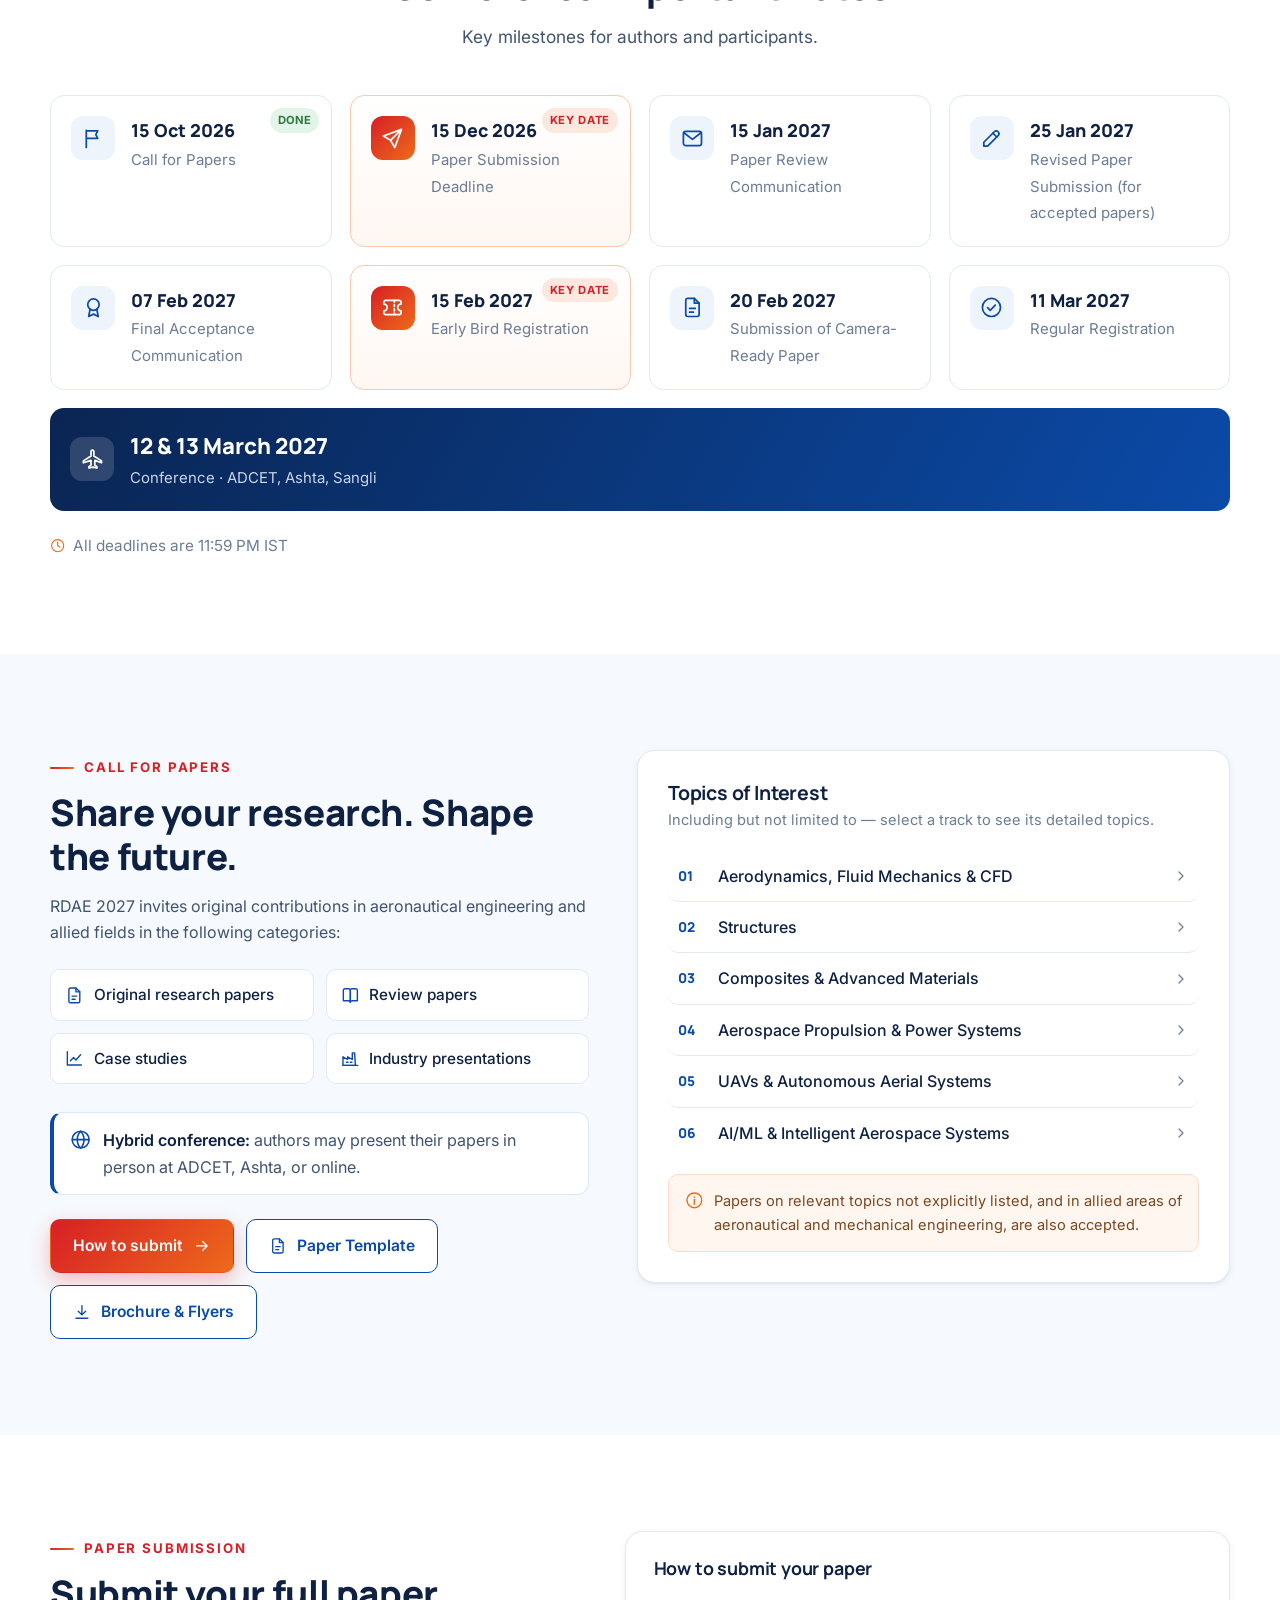
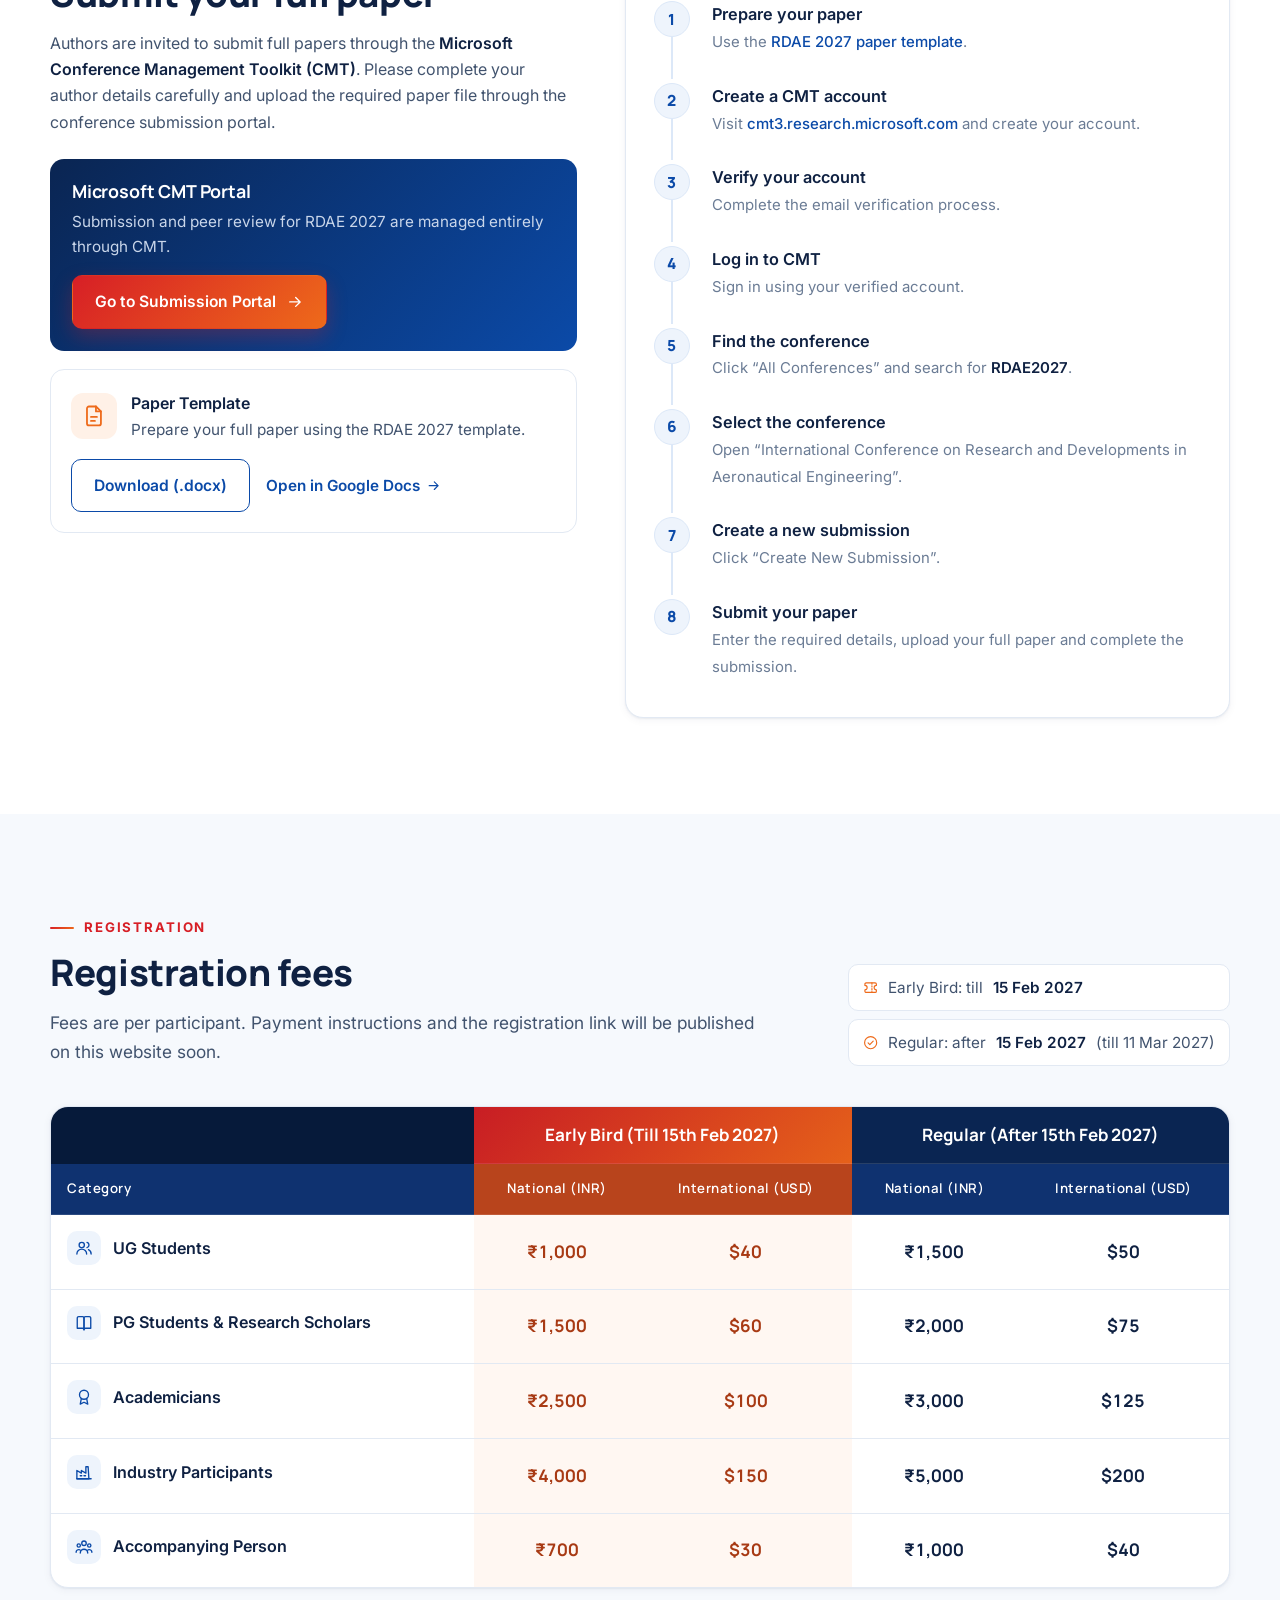
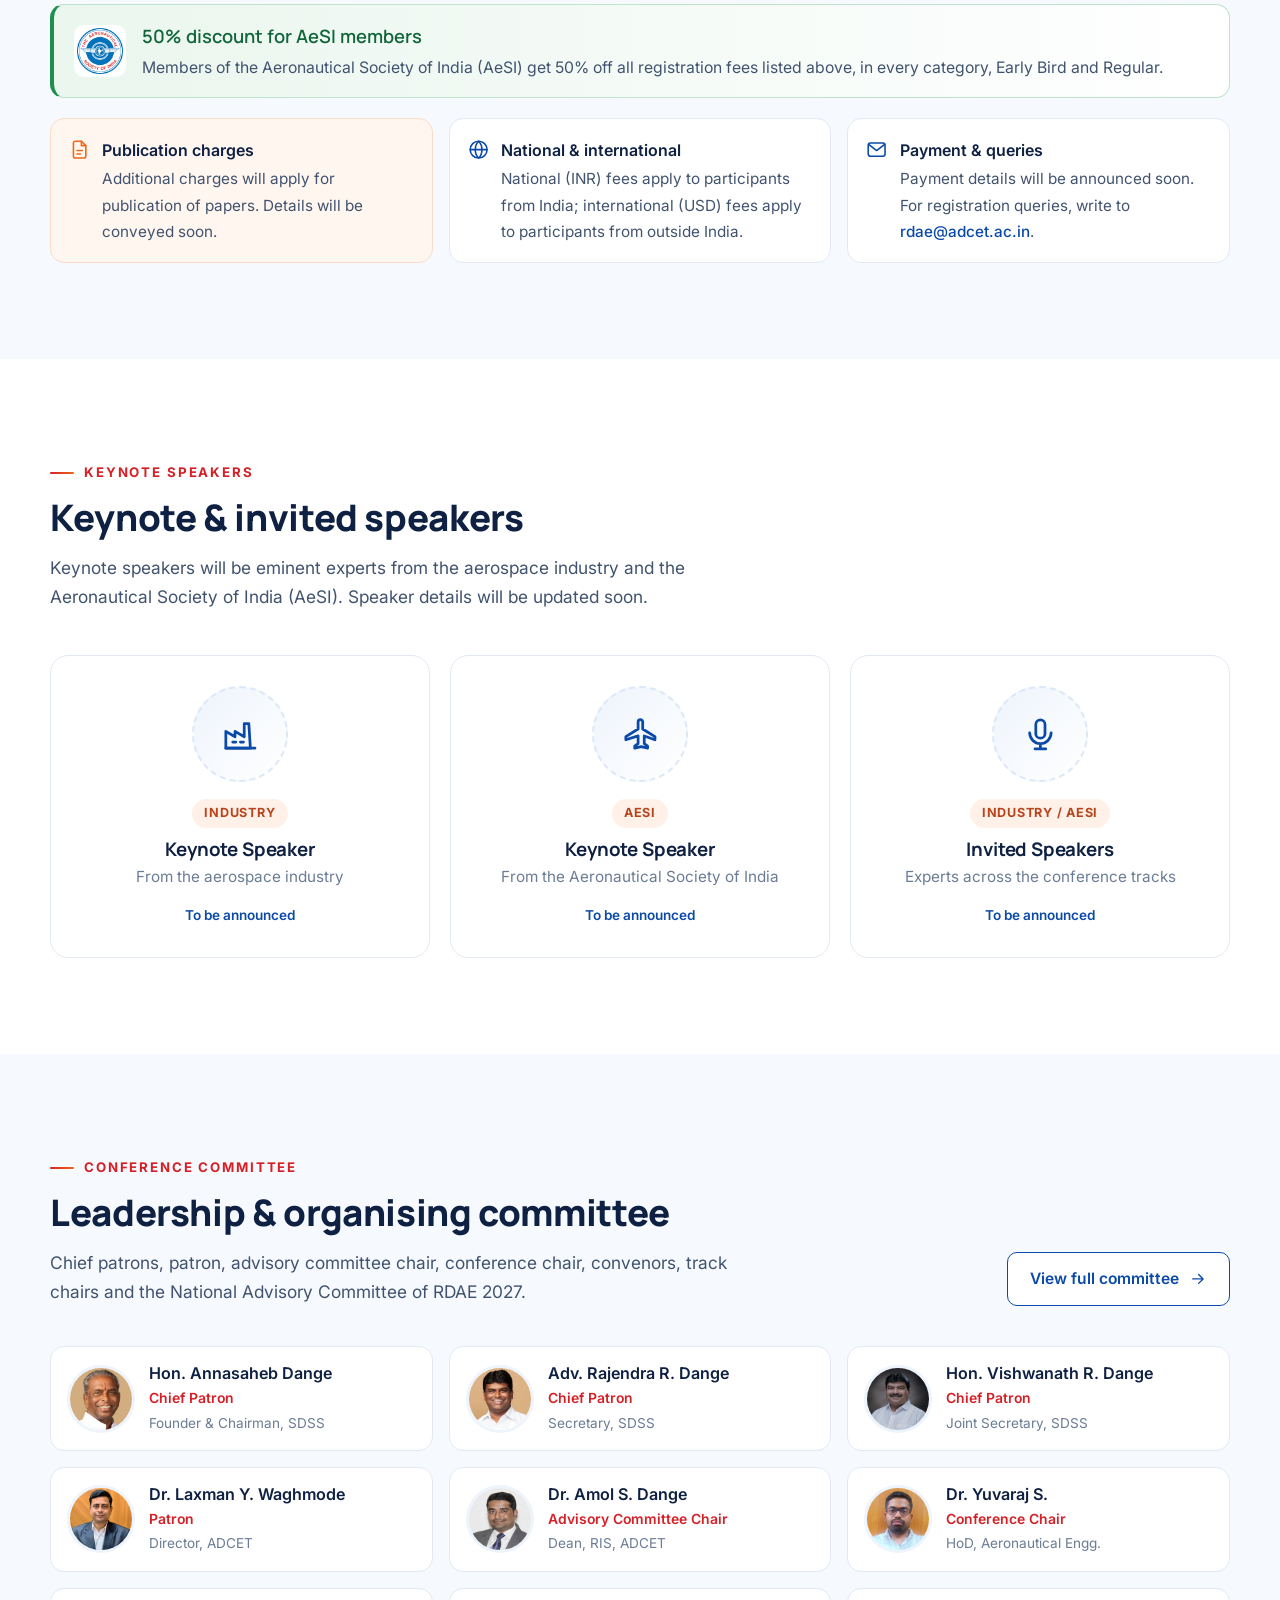
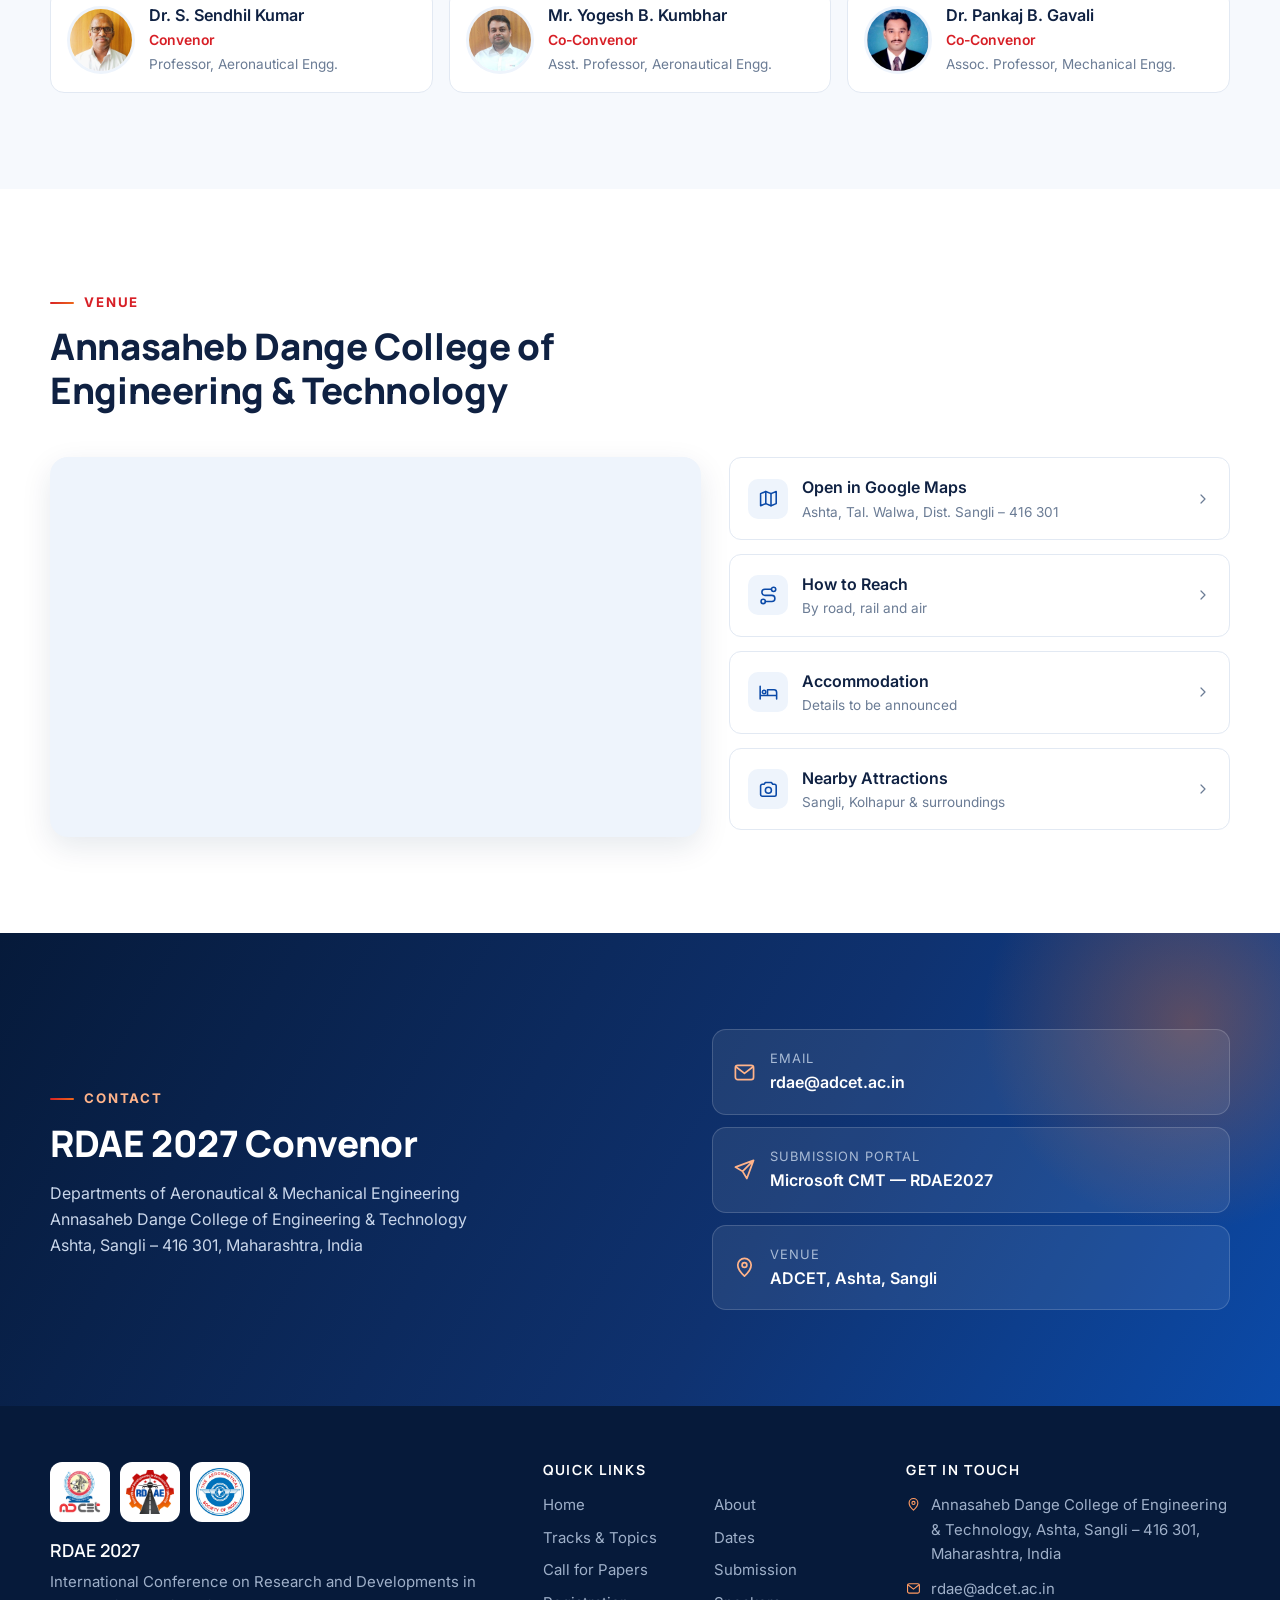
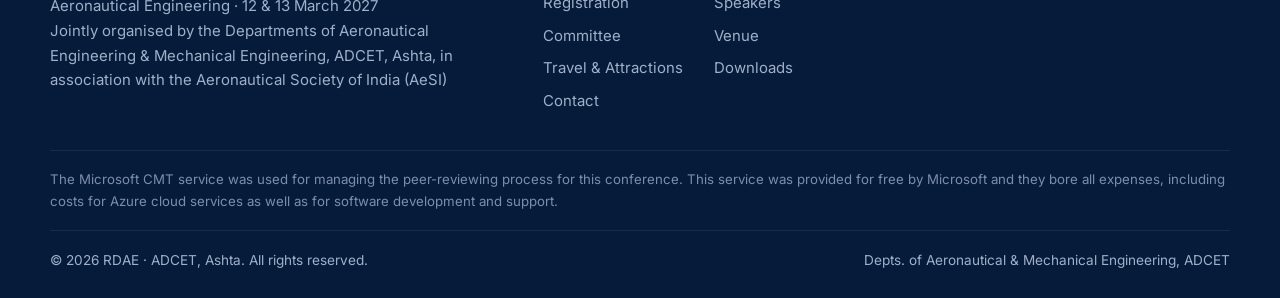
==== commit 48df2d87: "Replace AeSI logo on website and publicity files Co-Authored-By: Claude Opus 5.5 <noreply@anthropic." ====
--- a/index.html
+++ b/index.html
@@ -108,7 +108,7 @@
     <a class="brand brand-rdae" href="#home" aria-label="RDAE 2027 — home">
       <img src="assets/rdae-logo.png" alt="RDAE 2027 logo" height="54">
     </a>
-    <span class="brand brand-aesi" title="In association with the Aeronautical Society of India, Pune"><img src="assets/aesi-logo.jpg" alt="Aeronautical Society of India, Pune Branch logo" height="54"></span>
+    <span class="brand brand-aesi" title="In association with the Aeronautical Society of India, Pune"><img src="assets/aesi-logo.jpg?v=2" alt="Aeronautical Society of India logo" height="54"></span>
   </div>
 </header>
 
@@ -136,7 +136,7 @@
       <aside class="hero-card" aria-label="RDAE 2027 at a glance">
         <div class="hero-logo"><img src="assets/rdae-logo.png" alt="RDAE 2027 logo"></div>
         <p class="motto">Ideas for <span>a Higher Tomorrow</span></p>
-        <div class="assoc"><img src="assets/aesi-logo.jpg" alt="Aeronautical Society of India, Pune Branch logo"><span>In association with<b>Aeronautical Society of India, Pune</b></span></div>
+        <div class="assoc"><img src="assets/aesi-logo.jpg?v=2" alt="Aeronautical Society of India logo"><span>In association with<b>Aeronautical Society of India, Pune</b></span></div>
         <div class="cd-block">
           <p class="countdown-label">Paper submission closes in</p>
           <div class="countdown" data-target="2026-12-15T23:59:59+05:30" data-done="Paper submission closed">
@@ -384,7 +384,7 @@
       </div>
 
       <div class="aesi-discount reveal">
-        <img src="assets/aesi-logo.jpg" alt="AeSI Pune Branch logo">
+        <img src="assets/aesi-logo.jpg?v=2" alt="AeSI logo">
         <div><b>50% discount for AeSI members</b><span>Members of the Aeronautical Society of India (AeSI) get 50% off all registration fees listed above, in every category, Early Bird and Regular.</span></div>
       </div>
 
@@ -478,7 +478,7 @@
 <footer class="site-footer">
   <div class="container footer-top">
     <div class="footer-brand">
-      <div class="footer-logos"><span><img src="assets/adcet-logo.png" alt="ADCET logo"></span><span><img src="assets/rdae-logo.png" alt="RDAE 2027 logo"></span><span><img src="assets/aesi-logo.jpg" alt="AeSI Pune Branch logo"></span></div>
+      <div class="footer-logos"><span><img src="assets/adcet-logo.png" alt="ADCET logo"></span><span><img src="assets/rdae-logo.png" alt="RDAE 2027 logo"></span><span><img src="assets/aesi-logo.jpg?v=2" alt="AeSI logo"></span></div>
       <div><strong>RDAE 2027</strong>International Conference on Research and Developments in Aeronautical Engineering · 12 &amp; 13 March 2027<br>Jointly organised by the Departments of Aeronautical Engineering &amp; Mechanical Engineering, ADCET, Ashta, in association with the Aeronautical Society of India (AeSI)</div>
     </div>
     <div>
